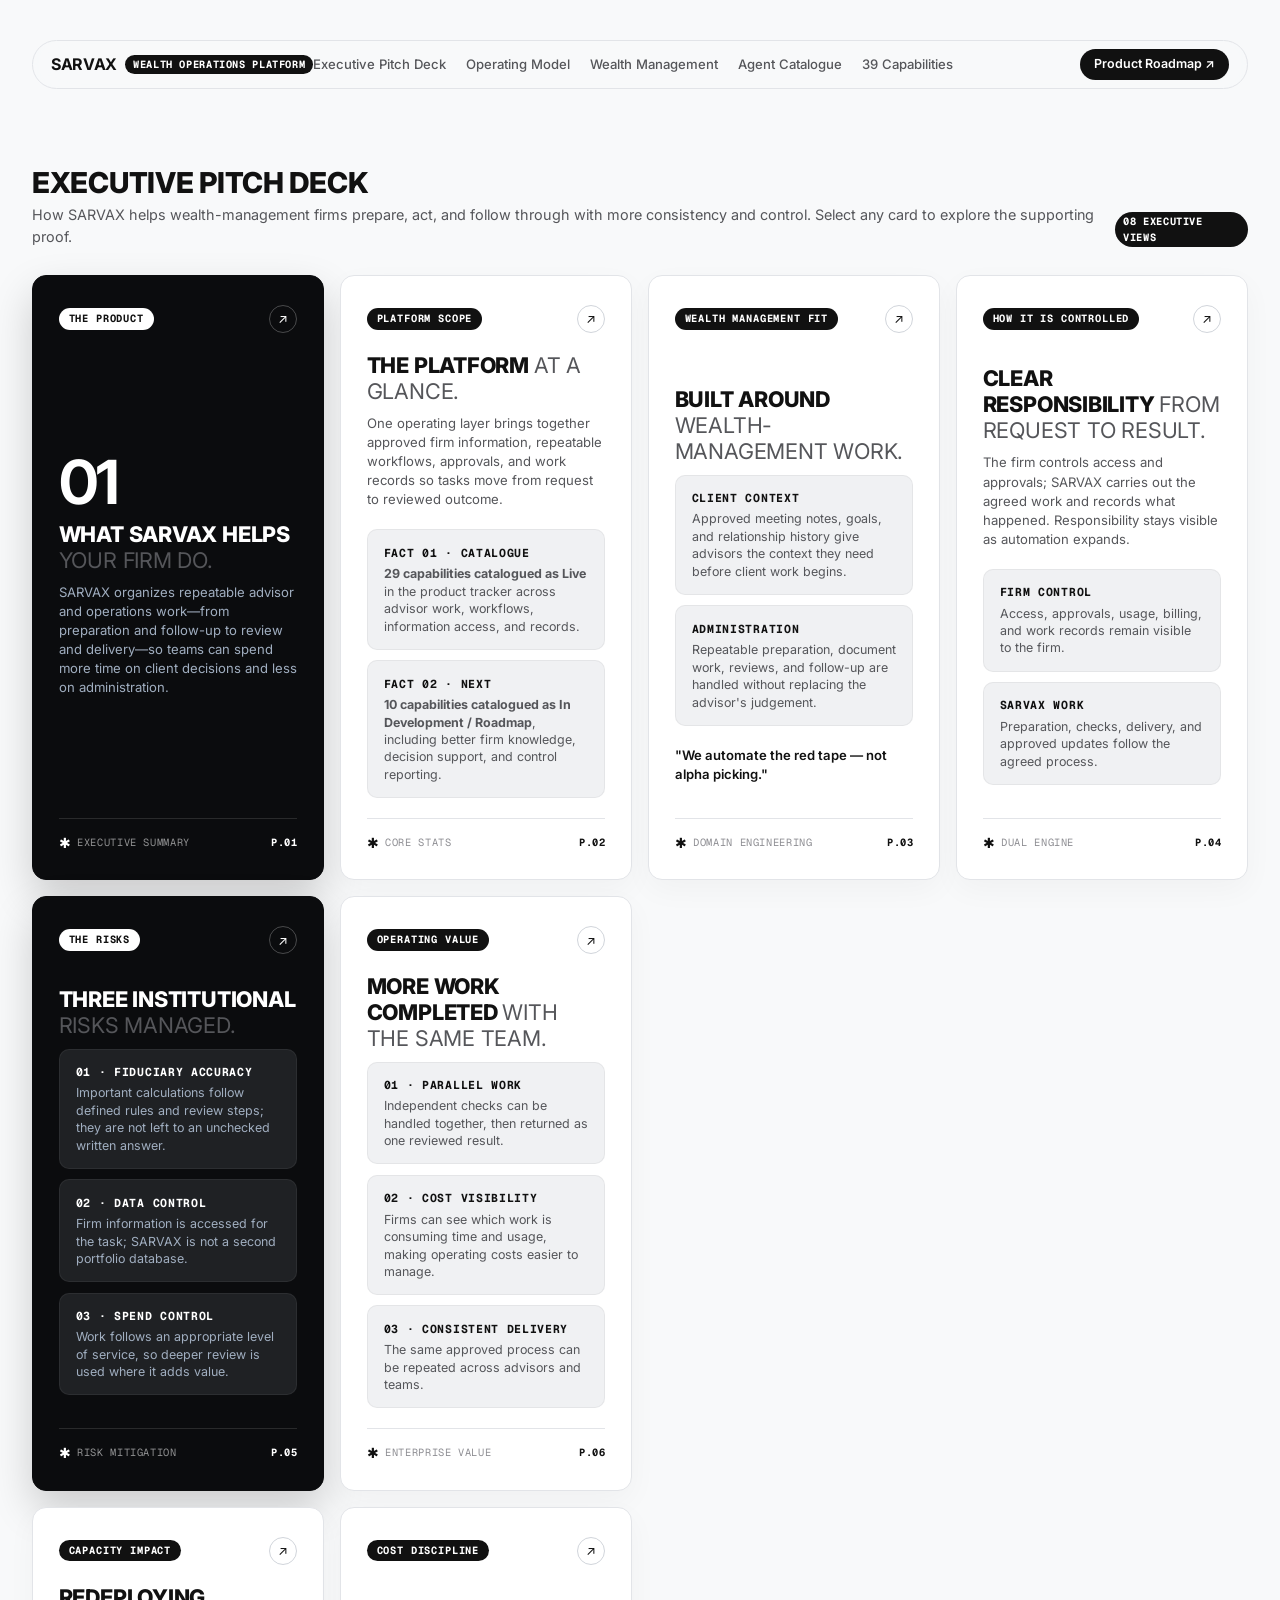
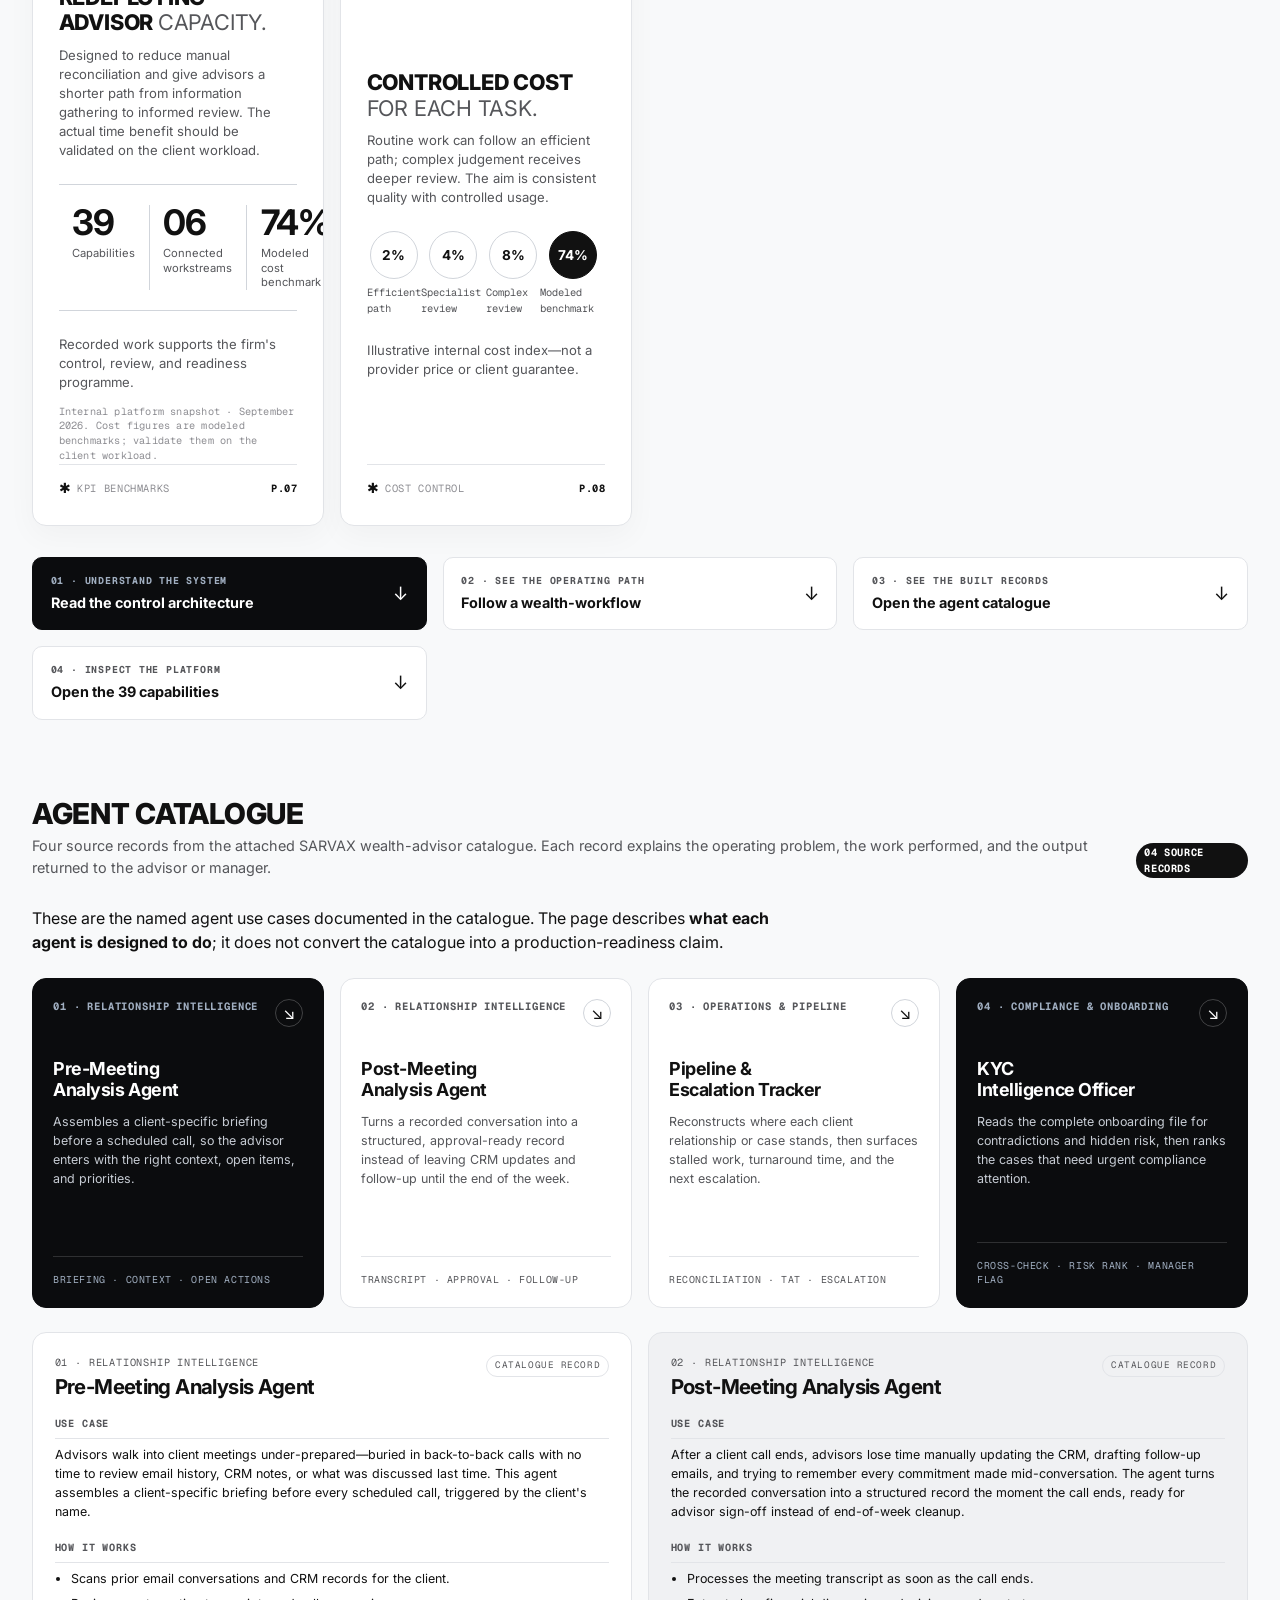
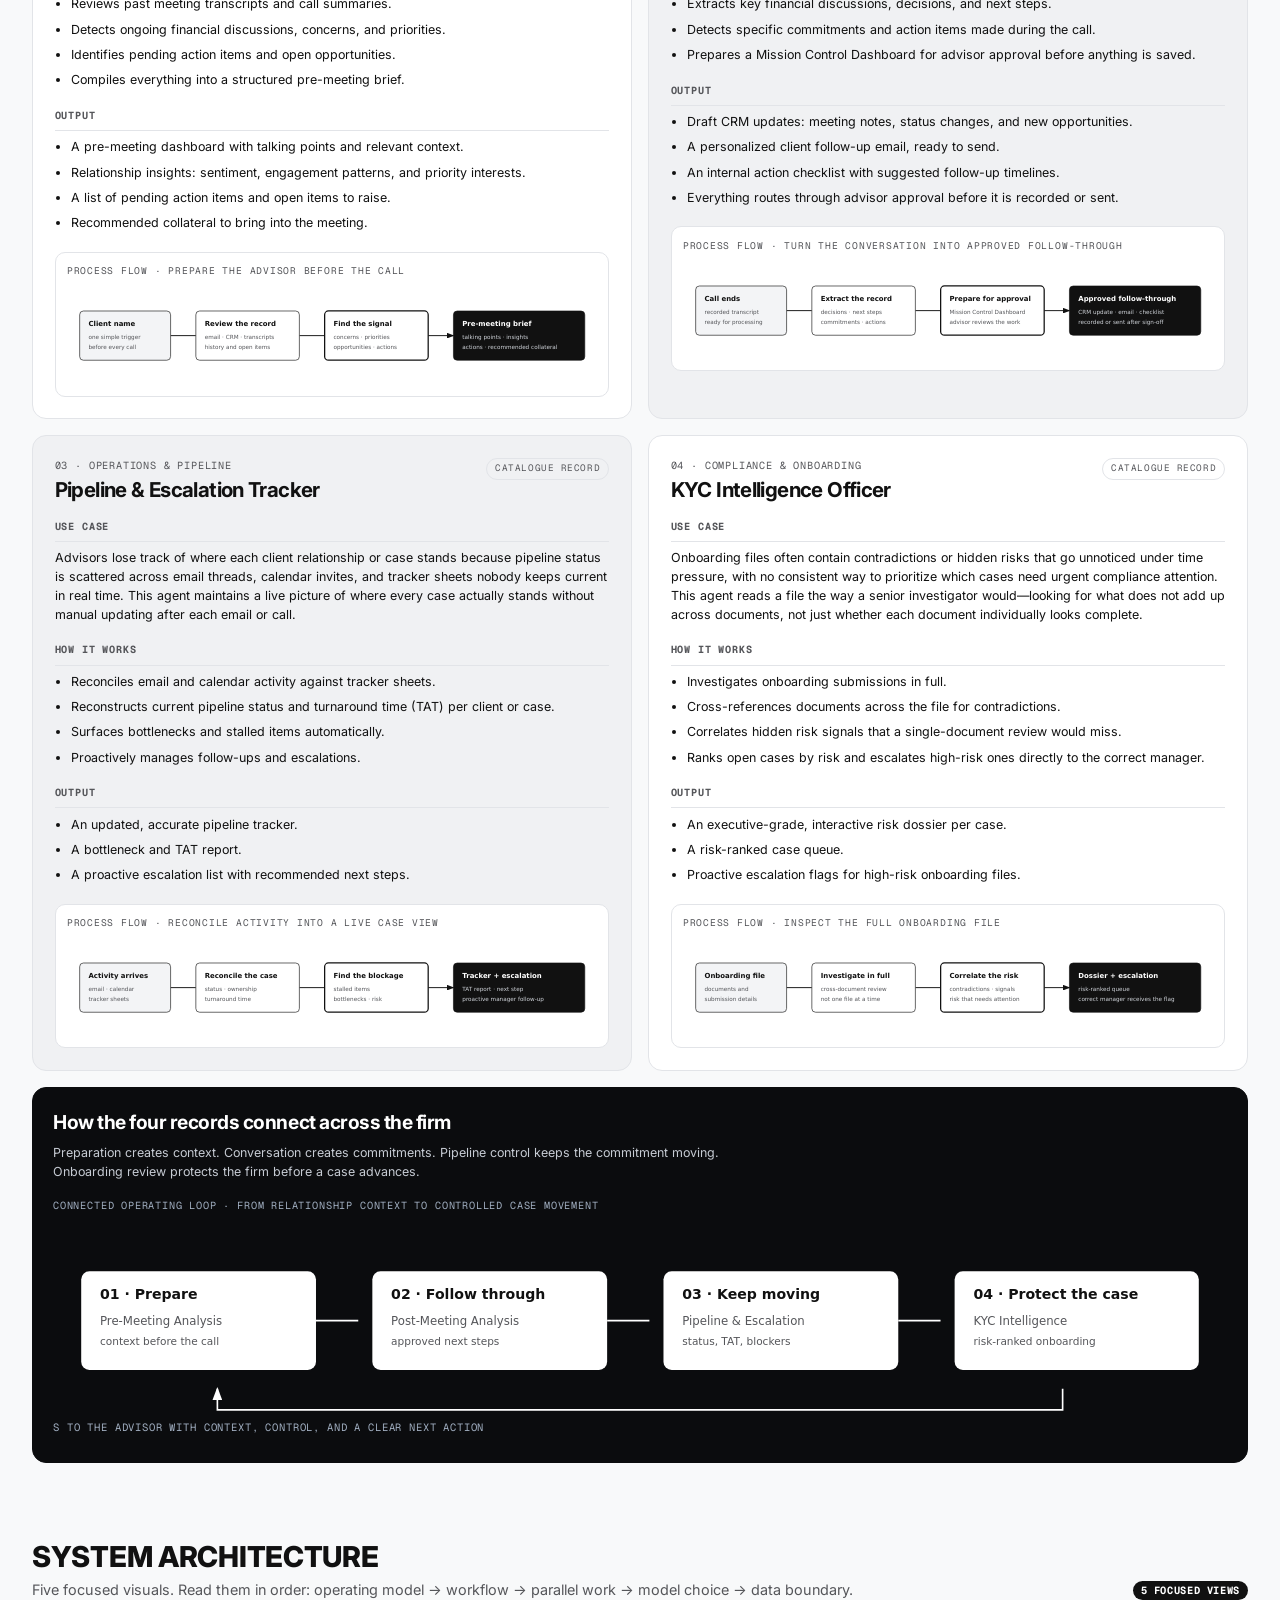
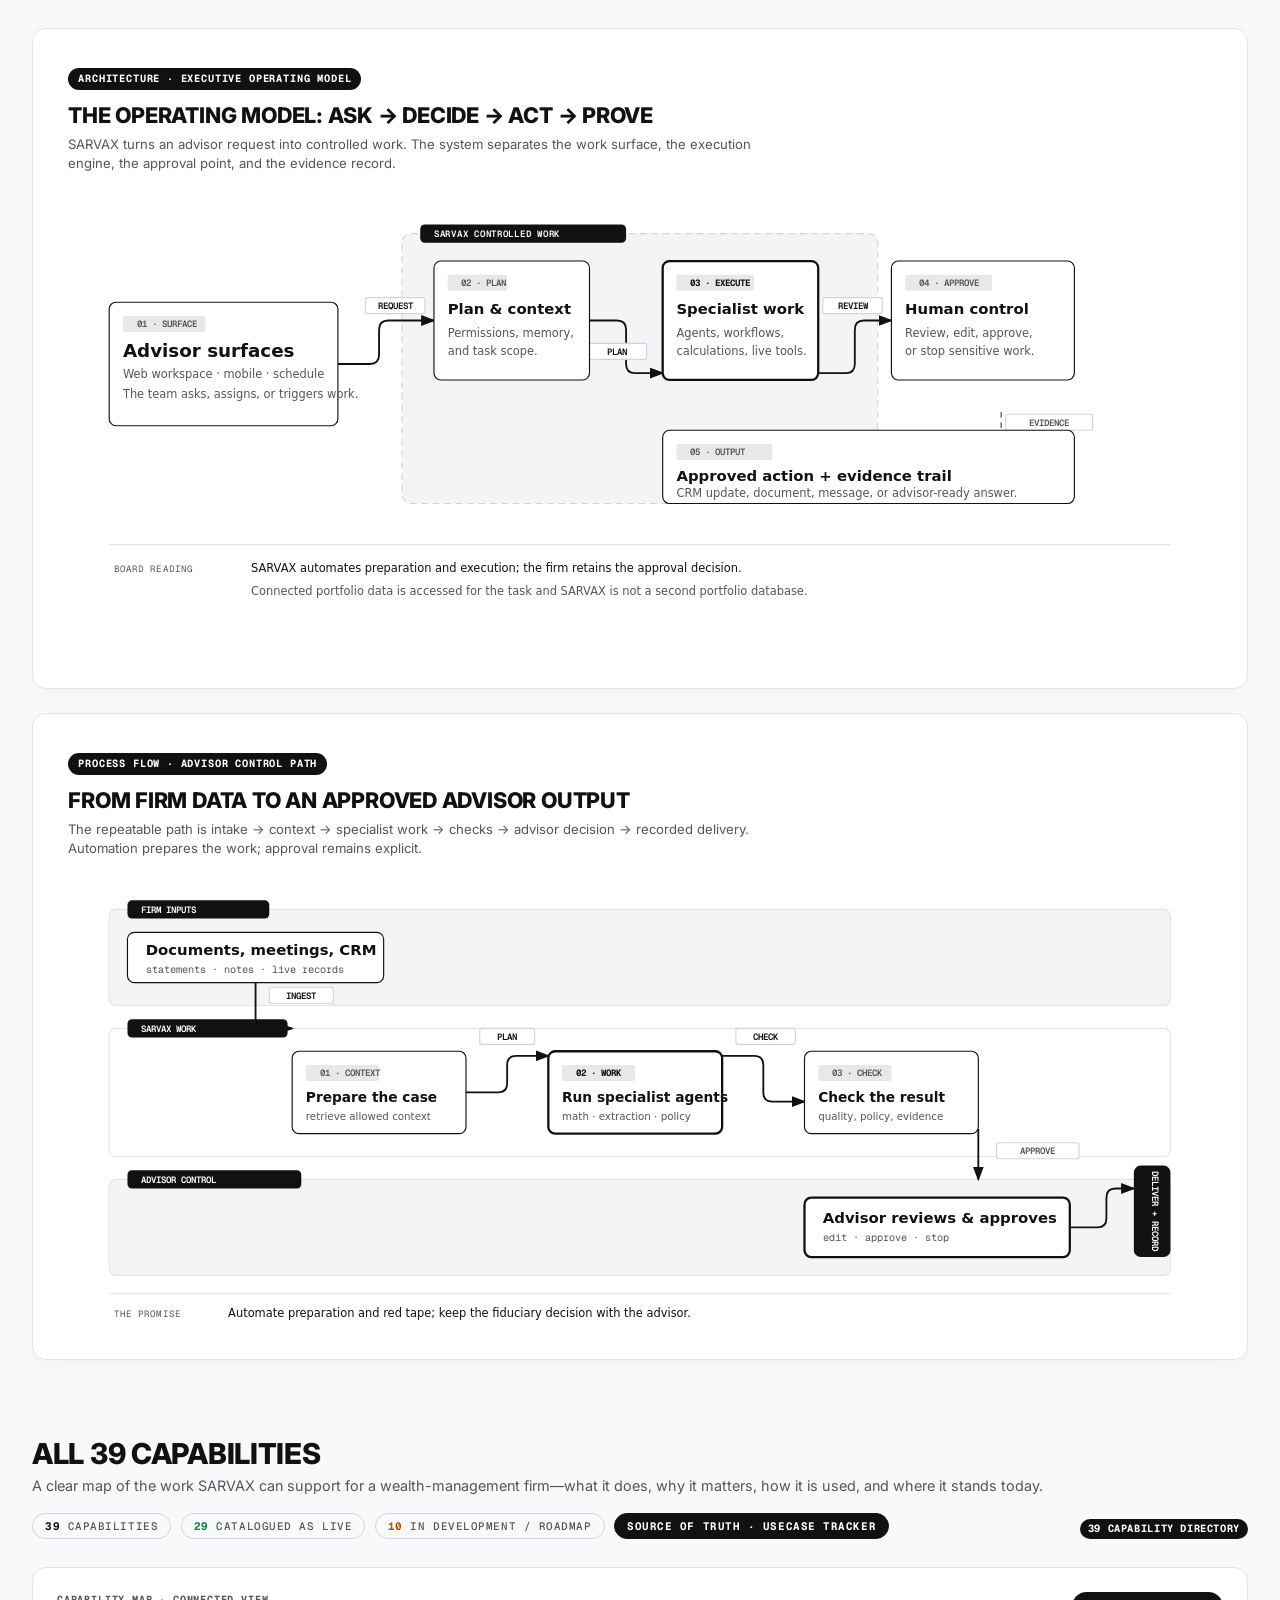
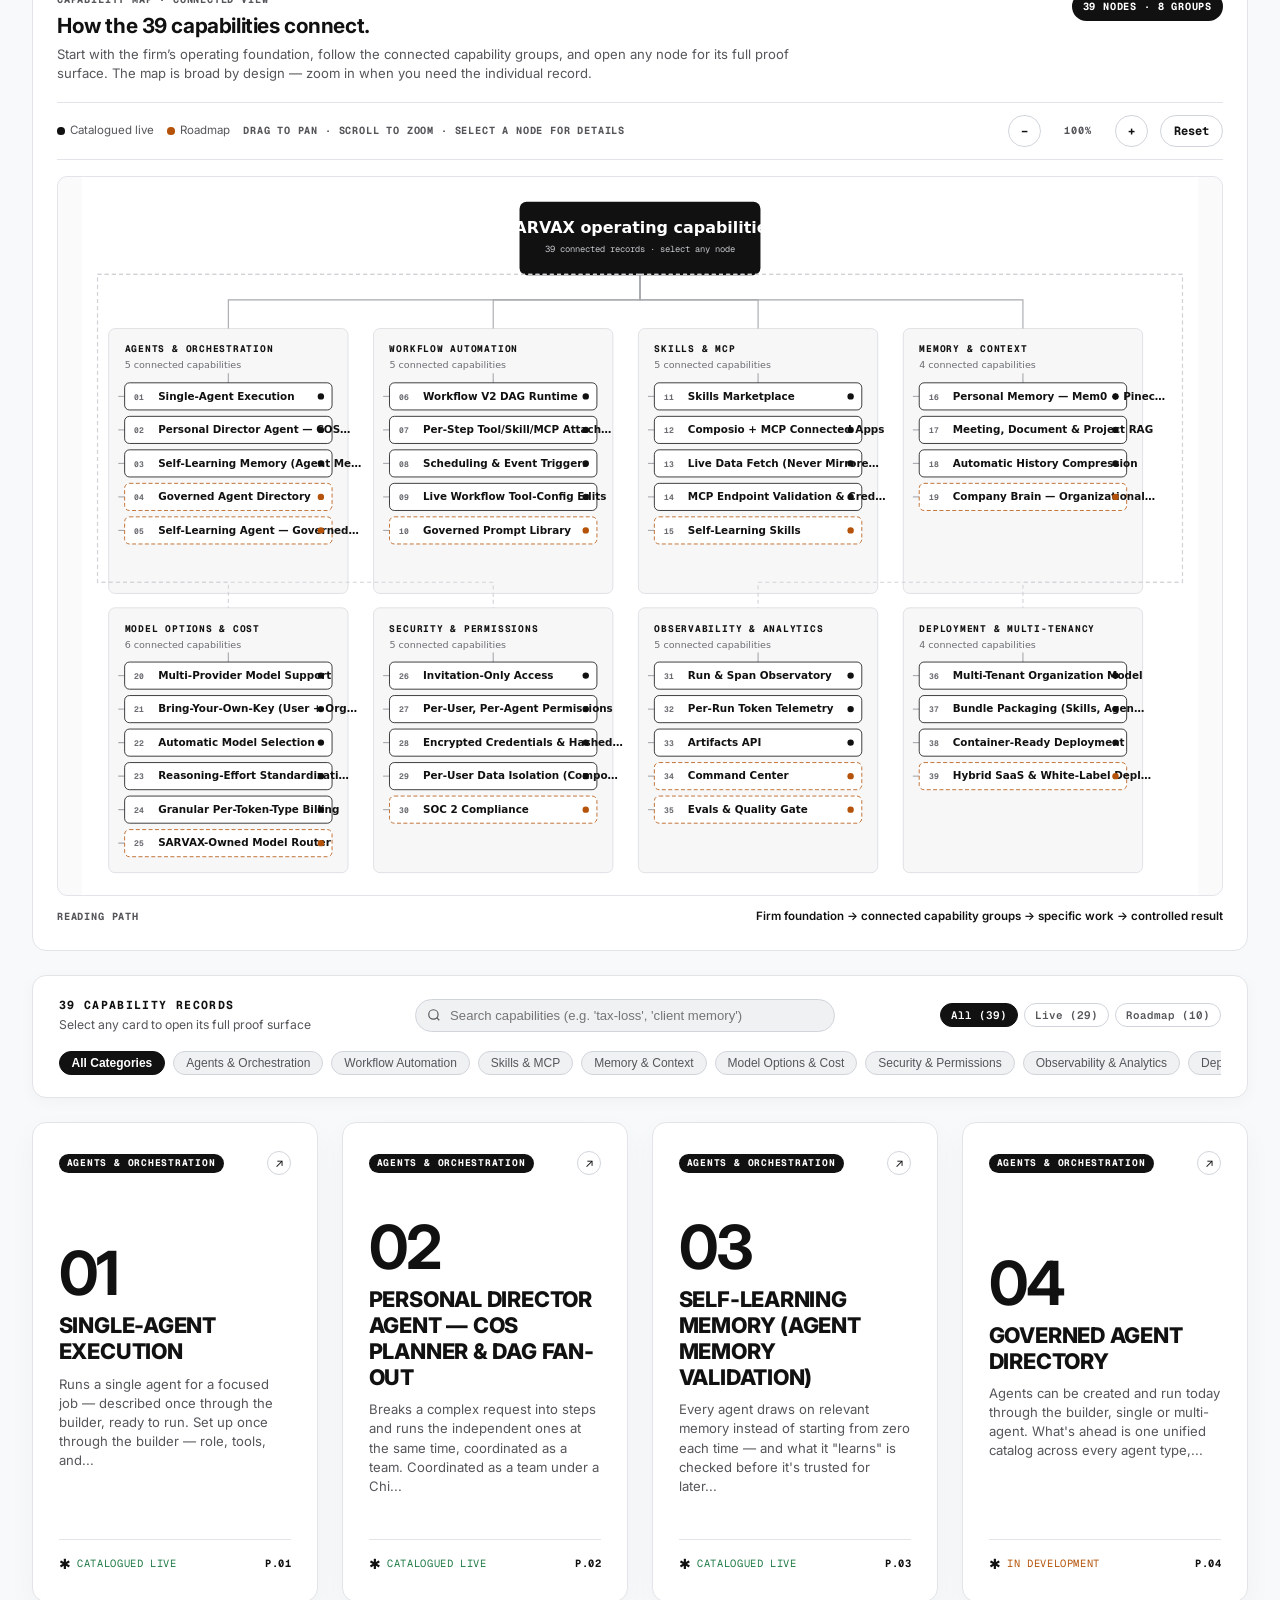
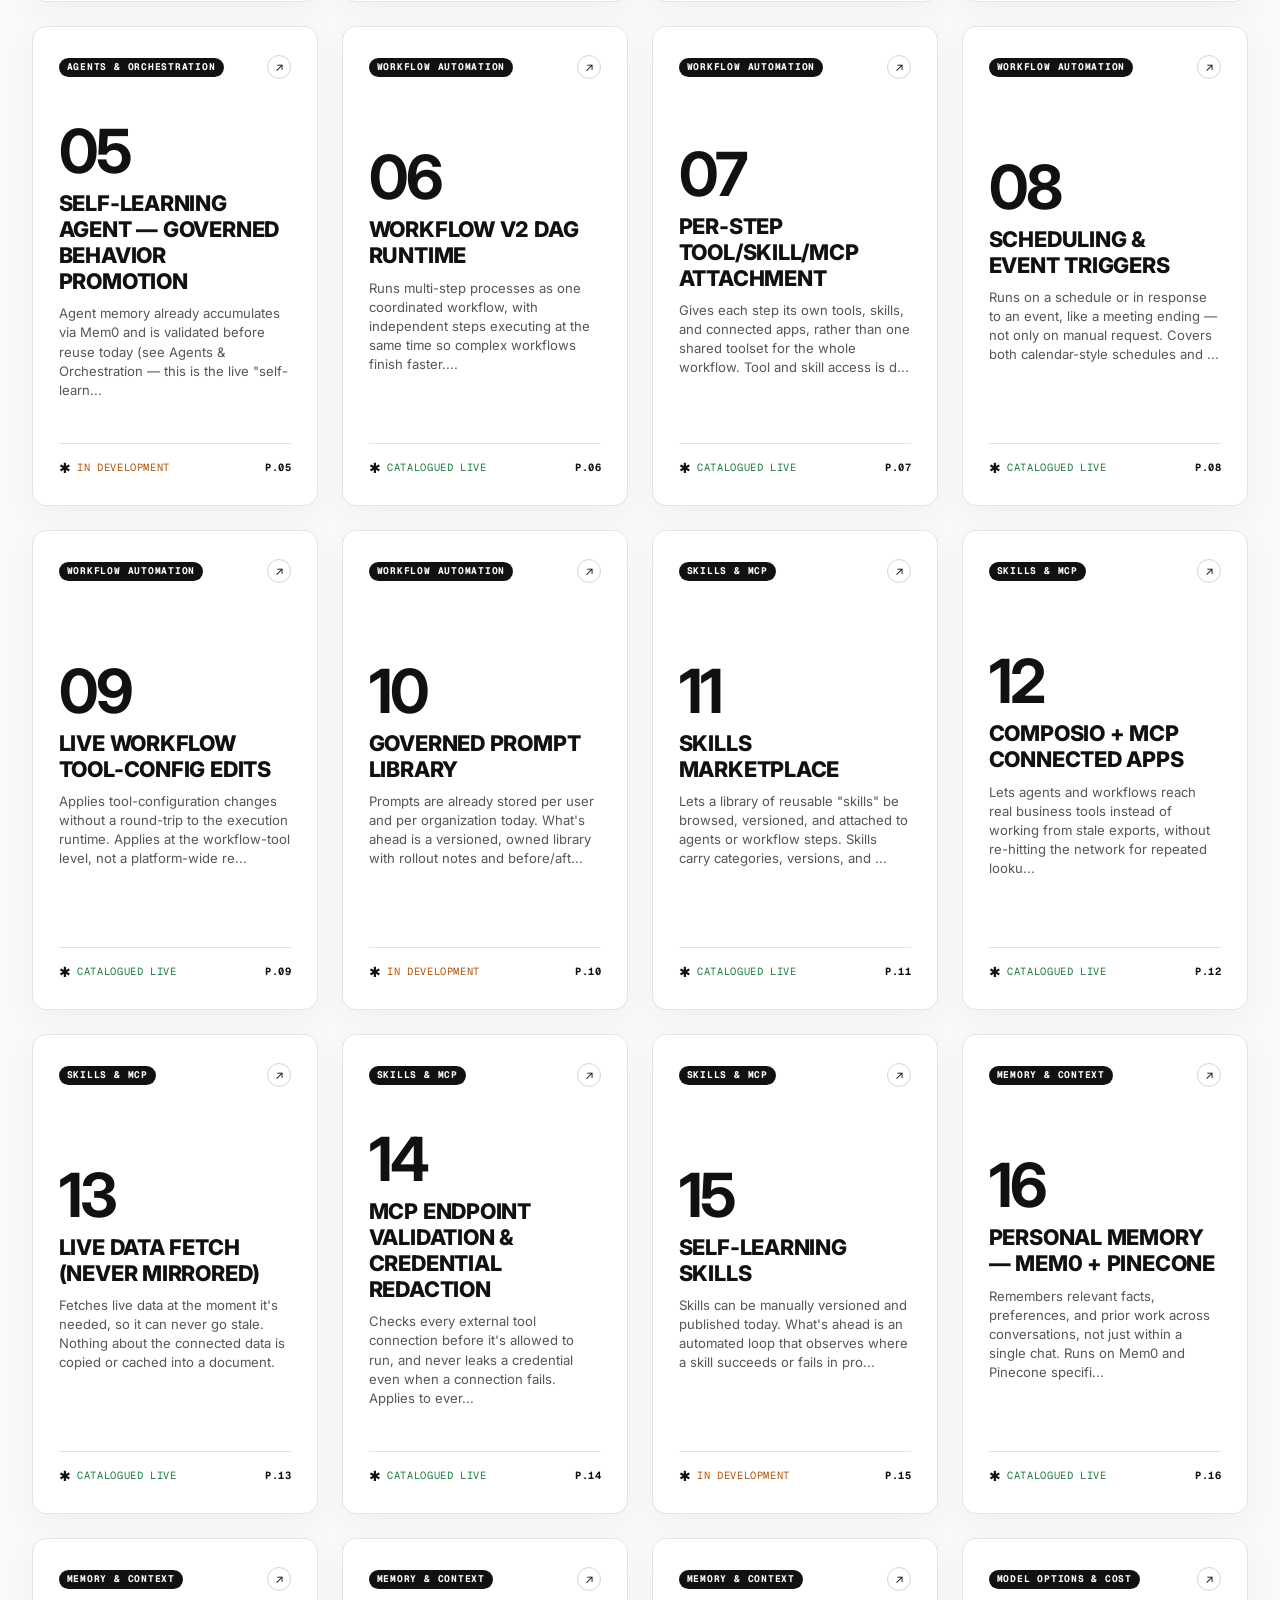
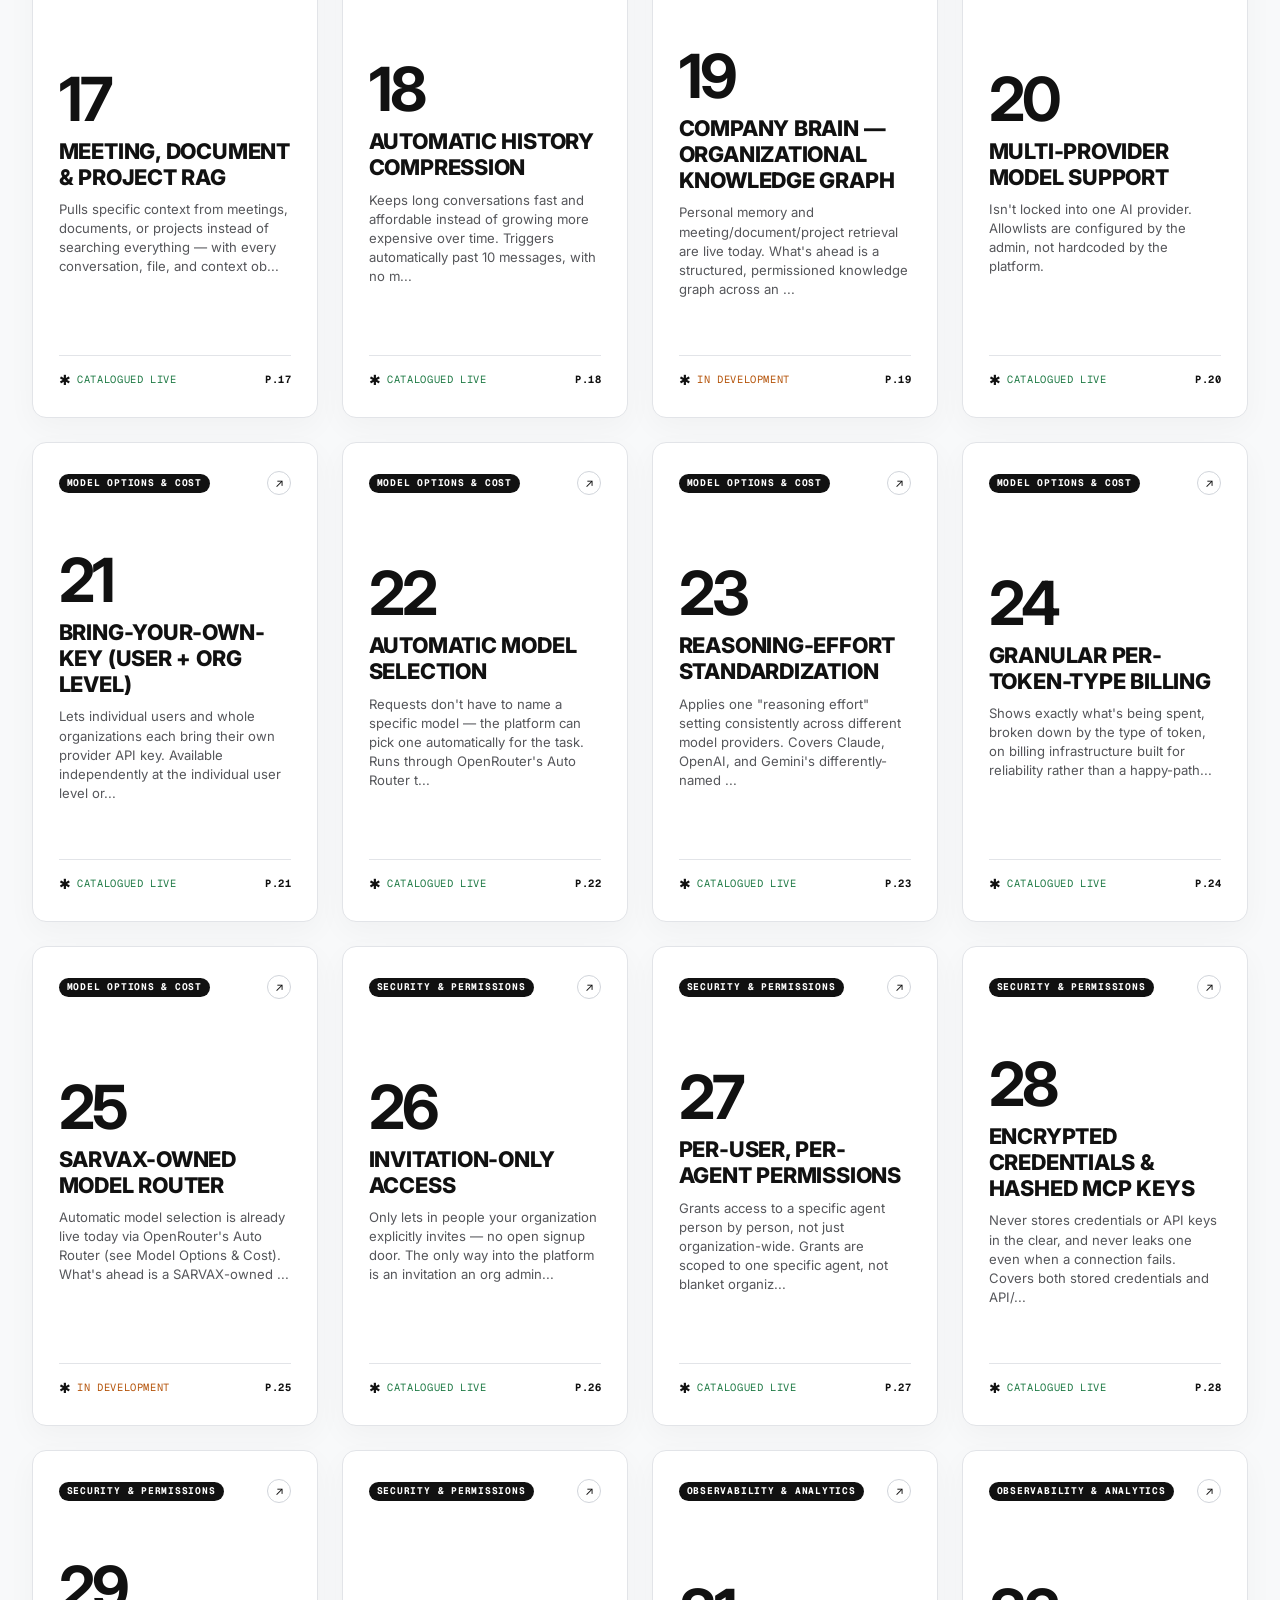
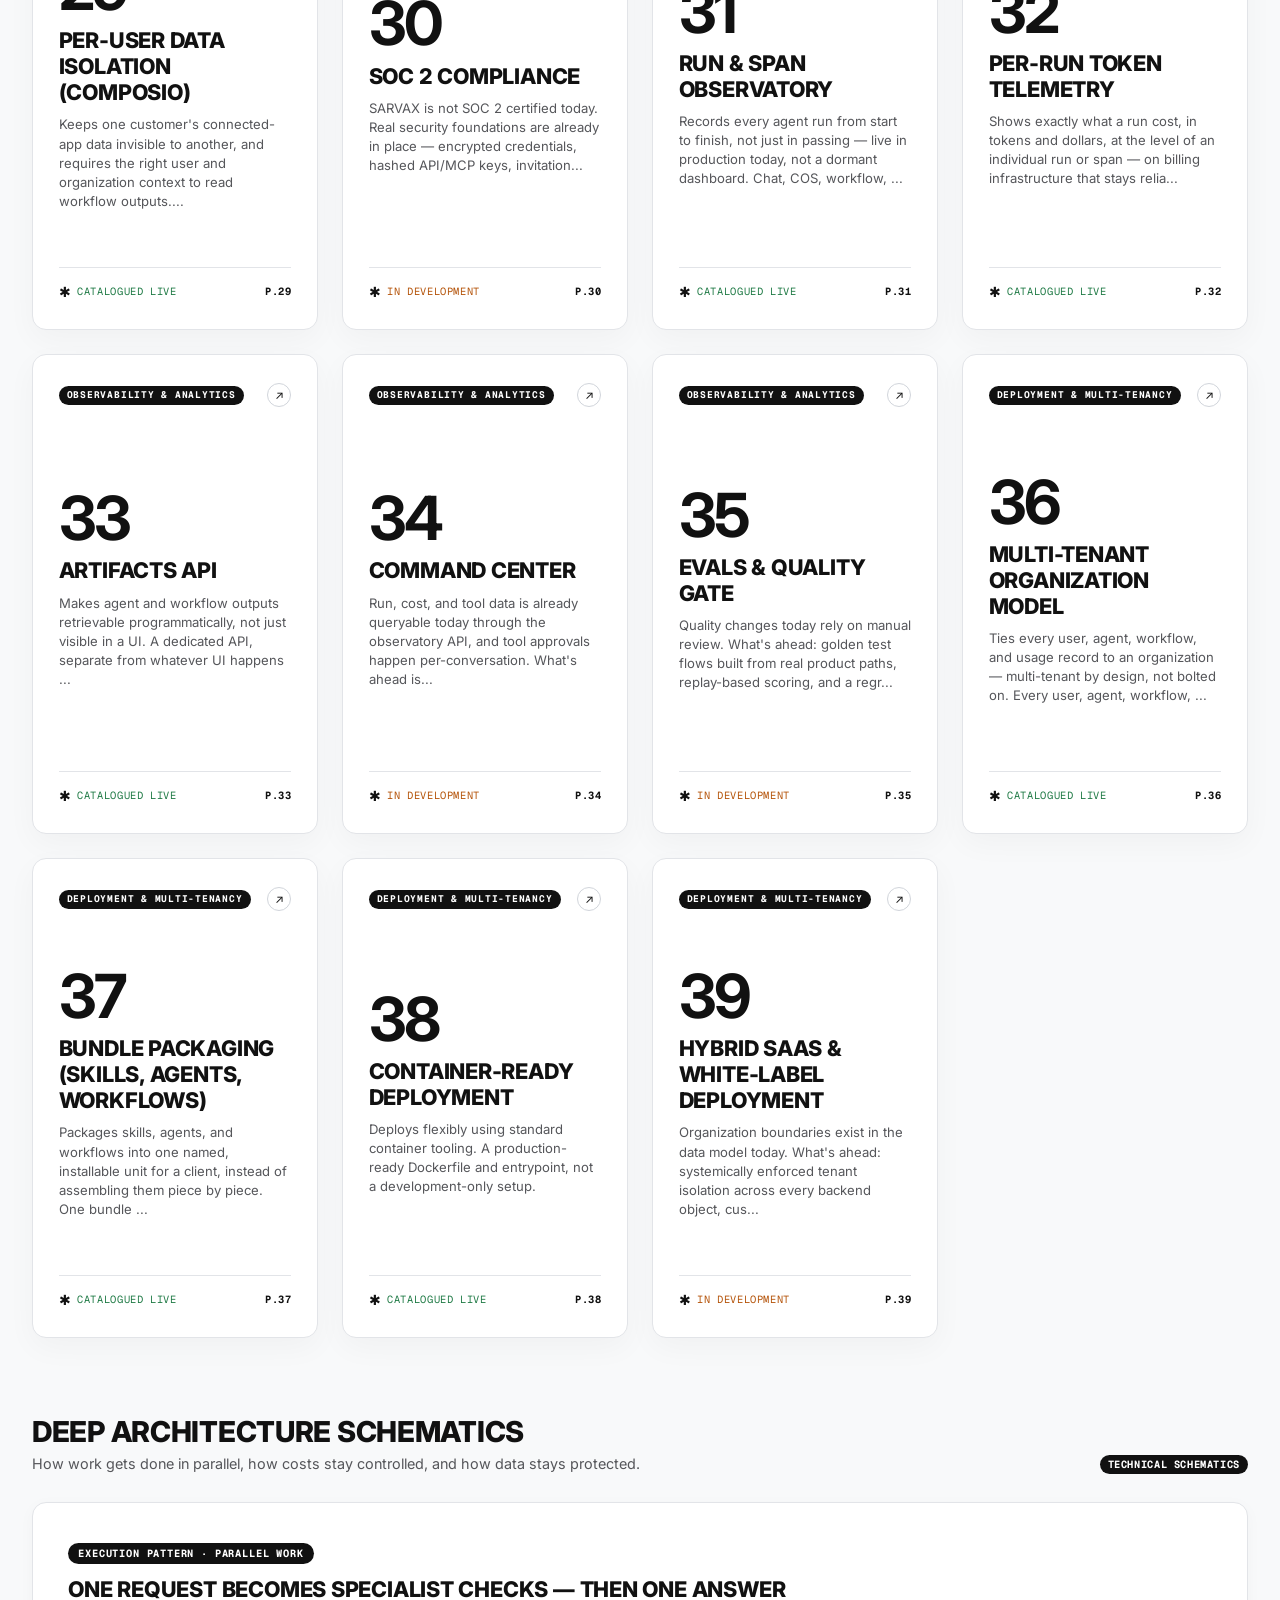
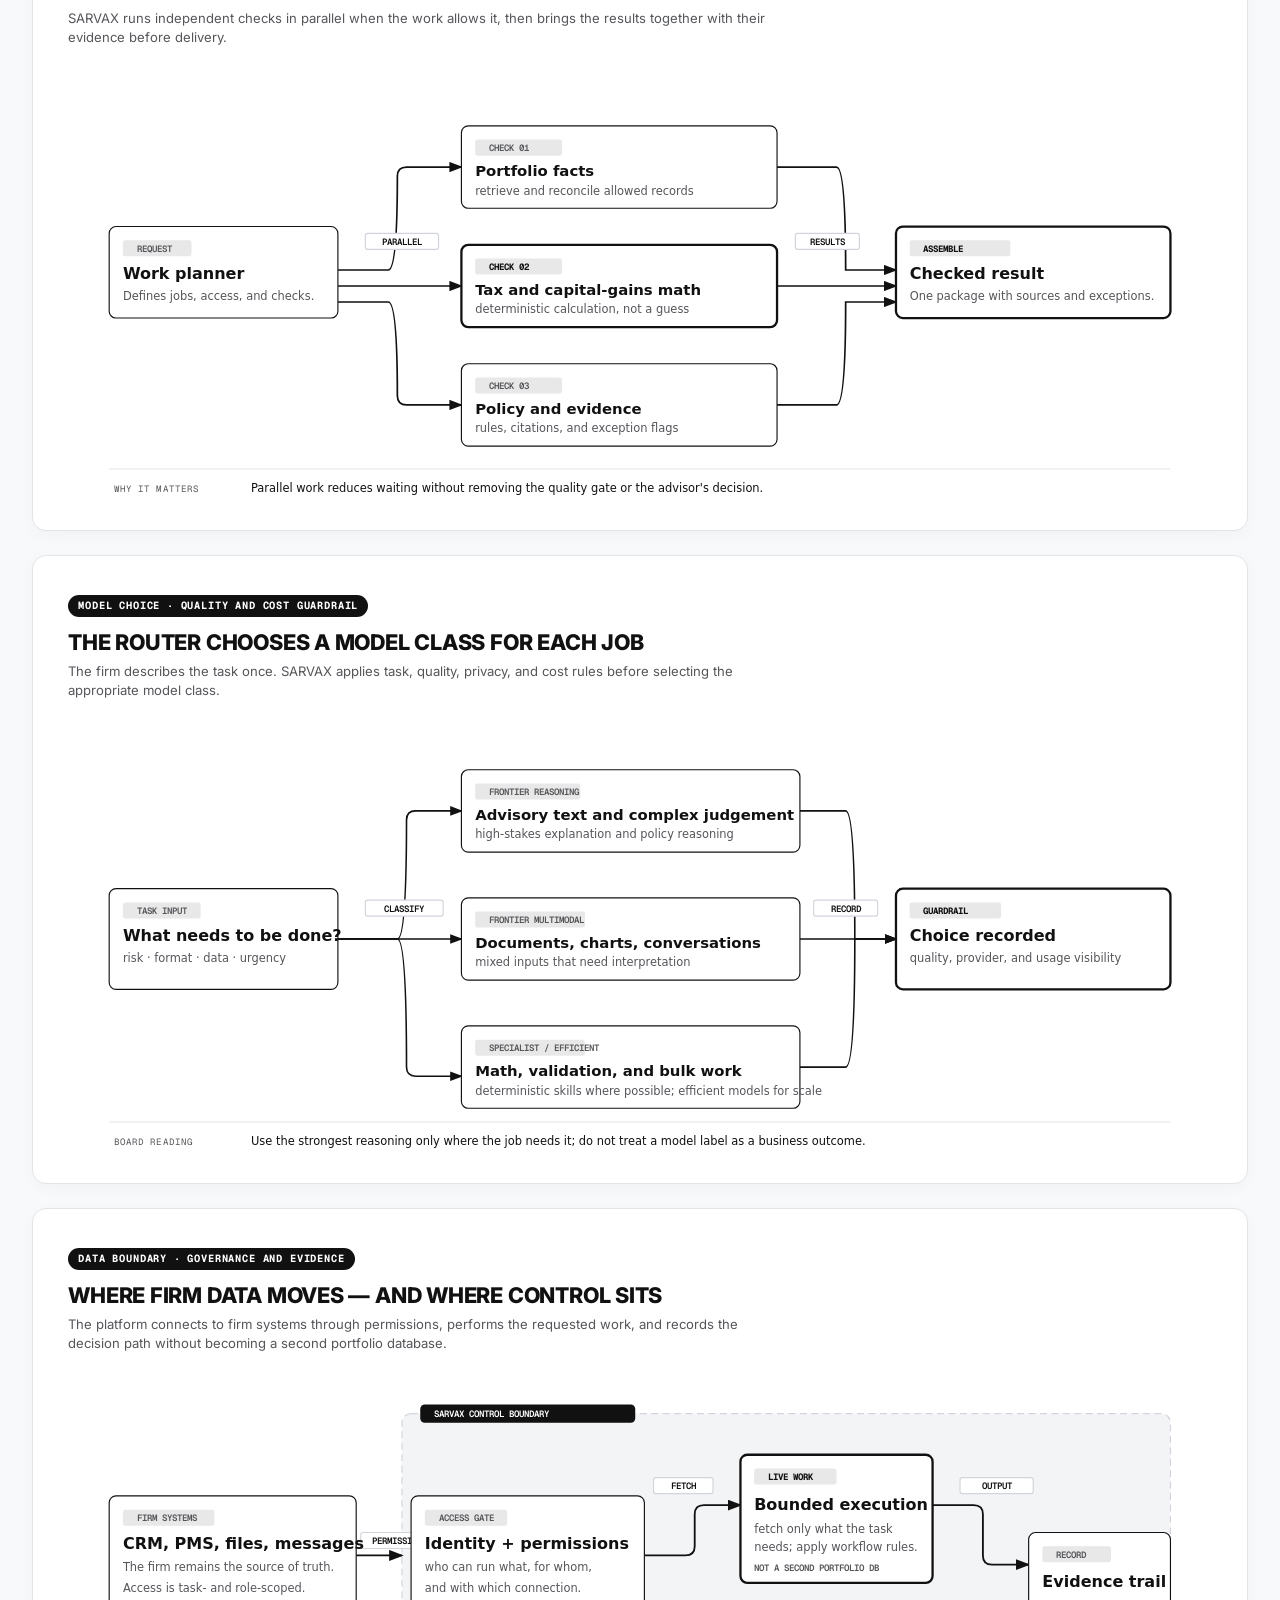
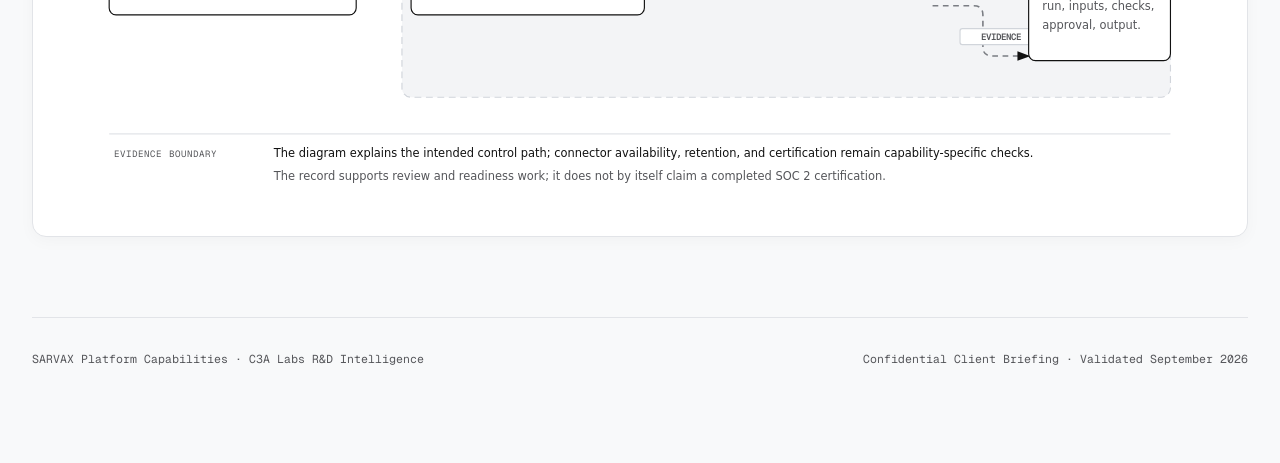
==== source/sarvax-capabilities-brief.html @ e54ca962 "Build SARVAX executive pitch deck and agent catalogue" ====
<!doctype html>
<html lang="en">
<head>
  <meta charset="utf-8">
  <meta name="viewport" content="width=device-width, initial-scale=1">
  <title>SARVAX Executive Pitch Deck · Platform Capabilities &amp; Operating Model</title>
  <link rel="preconnect" href="https://fonts.googleapis.com">
  <link rel="preconnect" href="https://fonts.gstatic.com" crossorigin>
  <link href="https://fonts.googleapis.com/css2?family=Inter:wght@300;400;500;600;700&family=Geist+Mono:wght@400;500;600;700&display=swap" rel="stylesheet">
  <style>
    :root {
      --bg-canvas: #F8F9FA;
      --card-white: #FFFFFF;
      --card-dark: #0B0C0E;
      --card-dark-sub: #1F2124;
      --card-light-sub: #F0F1F3;
      --ink: #111111;
      --ink-muted: #55565A;
      --ink-light: #8E8E93;
      --border-subtle: #D1D5DB;
      --border-card: #E2E4E8;
      --border-dark: rgba(255, 255, 255, 0.1);
      --font-sans: 'Inter', -apple-system, BlinkMacSystemFont, sans-serif;
      --font-mono: 'Geist Mono', monospace;
      --radius-card: 14px;
      --accent: #111111;
      --status-live: #1F7A45;
      --status-dev: #B45309;
      --radius-sub: 10px;
      --radius-pill: 980px;
    }

    *, *::before, *::after { box-sizing: border-box; margin: 0; padding: 0; }
    html { scroll-behavior: smooth; }
    section { scroll-margin-top: 110px; }
    body {
      font-family: var(--font-sans);
      background-color: var(--bg-canvas);
      color: var(--ink);
      line-height: 1.5;
      -webkit-font-smoothing: antialiased;
      padding: 2.5rem 2rem 6rem 2rem;
    }

    .deck-container {
      max-width: 1320px;
      margin: 0 auto;
      min-width: 0;
    }

    /* --- TOP FLOATING NAV BAR --- */
    .deck-navbar {
      display: flex;
      align-items: center;
      justify-content: space-between;
      min-width: 0;
      background: rgba(248, 249, 250, 0.88);
      backdrop-filter: blur(20px);
      -webkit-backdrop-filter: blur(20px);
      border: 1px solid #E2E4E8;
      border-radius: var(--radius-pill);
      padding: 8px 18px;
      margin-bottom: 2rem;
      position: sticky;
      top: 16px;
      z-index: 1000;
      box-shadow: none;
    }
    .nav-brand {
      display: flex;
      align-items: center;
      gap: 8px;
      text-decoration: none;
      color: var(--ink);
    }
    .nav-brand-title {
      font-size: 1rem;
      font-weight: 700;
      letter-spacing: -0.02em;
    }
    .nav-pill {
      font-family: var(--font-mono);
      font-size: 0.65rem;
      font-weight: 700;
      letter-spacing: 0.06em;
      text-transform: uppercase;
      padding: 2px 8px;
      background: var(--accent);
      color: #FFFFFF;
      border-radius: var(--radius-pill);
    }
    .nav-center-links {
      display: flex;
      align-items: center;
      gap: 1.25rem;
    }
    .nav-link {
      font-size: 0.82rem;
      font-weight: 500;
      color: var(--ink-muted);
      text-decoration: none;
      transition: color 0.12s ease;
    }
    .nav-link:hover {
      color: var(--ink);
    }
    .nav-right-cta {
      display: inline-flex;
      align-items: center;
      gap: 6px;
      font-size: 0.78rem;
      font-weight: 600;
      padding: 6px 14px;
      background: var(--ink);
      color: #ffffff;
      border-radius: var(--radius-pill);
      text-decoration: none;
      transition: opacity 0.12s ease;
    }
    .nav-right-cta:hover {
      opacity: 0.9;
    }

    /* --- SECTION HEADERS --- */
    .deck-section-title-wrap {
      margin: 4.5rem 0 1.75rem 0;
      display: flex;
      align-items: flex-end;
      justify-content: space-between;
    }
    .deck-section-title {
      font-size: 1.8rem;
      font-weight: 800;
      text-transform: uppercase;
      letter-spacing: -0.01em;
    }
    .deck-section-sub {
      font-size: 0.9rem;
      color: var(--ink-muted);
    }

    .nav-brand,
    .nav-right-cta {
      flex-shrink: 0;
    }
    .nav-center-links {
      min-width: 0;
      flex: 1 1 auto;
      overflow-x: auto;
      scrollbar-width: none;
    }
    .nav-center-links::-webkit-scrollbar { display: none; }

    /* --- 8-CARD EXECUTIVE STORY (3-CARD READING RHYTHM) --- */
    .executive-8-grid {
      display: grid;
      grid-template-columns: repeat(3, minmax(0, 1fr));
      gap: 1.5rem;
      margin-bottom: 3.5rem;
    }
    .executive-8-grid .deck-slide-card:nth-child(7) {
      grid-column: 1 / 2;
    }
    .executive-8-grid .deck-slide-card {
      min-height: 520px;
    }
    @media (max-width: 1080px) {
      .executive-8-grid {
        grid-template-columns: repeat(2, 1fr);
      }
      .executive-8-grid .deck-slide-card:nth-child(7) {
        grid-column: auto;
      }
    }
    @media (max-width: 680px) {
      .executive-8-grid {
        grid-template-columns: 1fr;
      }
    }

    /* --- DECK CARD STYLE (THE CORE BUILDING BLOCK) --- */
    .deck-slide-card {
      background: var(--card-white);
      border-radius: var(--radius-card);
      border: 1px solid var(--border-card);
      padding: 1.8rem 1.6rem;
      display: flex;
      flex-direction: column;
      justify-content: space-between;
      min-height: 480px;
      box-shadow: 0 10px 30px rgba(17, 17, 17, 0.035);
      position: relative;
      overflow: hidden;
      transition: transform 0.18s ease, box-shadow 0.18s ease, border-color 0.18s ease;
    }
    .deck-slide-card:hover {
      transform: translateY(-5px);
      box-shadow: 0 18px 42px rgba(17, 17, 17, 0.09);
      border-color: #B9BDC5;
    }
    .deck-slide-card:focus-within {
      outline: 2px solid var(--ink);
      outline-offset: 4px;
    }
    .deck-slide-card [data-action="smart-jump"] {
      transition: transform 0.18s ease, background 0.18s ease, border-color 0.18s ease;
    }
    .deck-slide-card [data-action="smart-jump"]:focus-visible {
      outline: 2px solid currentColor;
      outline-offset: 3px;
    }
    #architecture-schematics,
    #deep-architecture-schematics,
    #wealthtech-pipeline,
    #interactive-inspector,
    .diagram-wrap {
      scroll-margin-top: 88px;
    }
    .executive-focus-pulse {
      animation: executive-focus-pulse 1.25s ease-out both;
    }
    @keyframes executive-focus-pulse {
      0% { outline: 0 solid rgba(17, 17, 17, 0); outline-offset: 8px; }
      35% { outline: 2px solid rgba(17, 17, 17, 0.7); outline-offset: 8px; }
      100% { outline: 1px solid rgba(17, 17, 17, 0); outline-offset: 12px; }
    }
    .deck-card-note {
      margin: 0.8rem 0 0;
      font-family: var(--font-mono);
      font-size: 0.64rem;
      line-height: 1.45;
      letter-spacing: 0.02em;
      color: var(--ink-light);
    }

    /* Dark Variant */
    .deck-slide-card.dark {
      background: var(--card-dark);
      color: #ffffff;
      border: 1px solid var(--card-dark);
      box-shadow: 0 18px 42px rgba(0, 0, 0, 0.18);
    }

    .deck-slide-card.dark .slide-pill-badge {
      background: #FFFFFF;
      color: #111111;
    }
    .deck-slide-card.dark .slide-circle-btn {
      border-color: rgba(255, 255, 255, 0.25);
      color: #ffffff;
    }
    .deck-slide-card.dark .slide-footer {
      border-top-color: rgba(255, 255, 255, 0.12);
      color: rgba(255, 255, 255, 0.55);
    }
    .deck-slide-card.dark .deck-card-desc,
    .deck-slide-card.dark .slide-subheading {
      color: #A0AEC0;
    }

    /* Card Top Bar */
    .slide-top {
      display: flex;
      align-items: center;
      justify-content: space-between;
      margin-bottom: 1.25rem;
    }
    .slide-pill-badge {
      display: inline-flex;
      align-items: center;
      gap: 6px;
      font-family: var(--font-mono);
      font-size: 0.65rem;
      font-weight: 700;
      letter-spacing: 0.08em;
      text-transform: uppercase;
      padding: 3px 10px;
      background: var(--accent);
      color: #FFFFFF;
      border-radius: var(--radius-pill);
    }
    .slide-pill-badge.sm {
      font-size: 0.6rem;
      padding: 2px 8px;
    }
    .pill-status.live {
      color: var(--status-live);
    }
    .pill-status.dev {
      color: var(--status-dev);
    }
    .slide-pill-badge .pill-status.live {
      color: #6EE7A0;
    }
    .slide-pill-badge .pill-status.dev {
      color: #FCD34D;
    }
    .slide-circle-btn {
      width: 28px;
      height: 28px;
      border-radius: 50%;
      border: 1px solid var(--border-subtle);
      background: transparent;
      display: flex;
      align-items: center;
      justify-content: center;
      font-size: 0.8rem;
      color: var(--ink);
      cursor: pointer;
      text-decoration: none;
      transition: all 0.12s ease;
    }
    .slide-circle-btn:hover {
      background: rgba(0, 0, 0, 0.06);
    }
    .slide-circle-btn.sm {
      width: 24px;
      height: 24px;
      font-size: 0.72rem;
    }

    /* Big Callout Index */
    .deck-card-num,
    .slide-index-display {
      font-size: 3.8rem;
      font-weight: 700;
      letter-spacing: -0.05em;
      line-height: 0.95;
      margin-bottom: 0.65rem;
    }

    /* Headlines */
    .deck-card-title,
    .slide-heading {
      font-size: 1.35rem;
      font-weight: 800;
      text-transform: uppercase;
      letter-spacing: -0.01em;
      line-height: 1.2;
      margin-bottom: 0.6rem;
    }
    .two-tone-muted {
      color: var(--ink-muted);
      font-weight: 400;
    }

    .deck-card-desc,
    .slide-subheading {
      font-size: 0.82rem;
      color: var(--ink-muted);
      line-height: 1.45;
      margin-bottom: 1.25rem;
    }

    /* Stacked Pill Rows / Sub-containers */
    .deck-stacked-rows {
      display: flex;
      flex-direction: column;
      gap: 0.65rem;
      margin-bottom: 1.25rem;
    }
    .deck-sub-row {
      background: var(--card-light-sub);
      border-radius: var(--radius-sub);
      padding: 0.85rem 1rem;
      border: 1px solid rgba(0, 0, 0, 0.05);
    }
    .deck-slide-card.dark .deck-sub-row {
      background: var(--card-dark-sub);
      border-color: rgba(255, 255, 255, 0.06);
    }
    .sub-row-header {
      display: flex;
      align-items: center;
      gap: 6px;
      font-size: 0.72rem;
      font-family: var(--font-mono);
      font-weight: 700;
      letter-spacing: 0.06em;
      text-transform: uppercase;
      margin-bottom: 0.25rem;
    }
    .sub-row-text {
      font-size: 0.78rem;
      color: var(--ink-muted);
      line-height: 1.4;
    }
    .deck-slide-card.dark .sub-row-text {
      color: #A0AEC0;
    }

    /* 3-Column Metrics Block (Slide 7 Style) */
    .deck-kpi-3col {
      display: grid;
      grid-template-columns: repeat(3, 1fr);
      margin: 1.5rem 0;
      border-top: 1px solid var(--border-subtle);
      border-bottom: 1px solid var(--border-subtle);
      padding: 1.25rem 0;
    }
    .kpi-col {
      padding: 0 0.85rem;
      border-right: 1px solid var(--border-subtle);
    }
    .kpi-col:last-child {
      border-right: none;
    }
    .kpi-val {
      font-size: 2.2rem;
      font-weight: 700;
      letter-spacing: -0.04em;
      line-height: 1;
      margin-bottom: 0.35rem;
    }
    .kpi-label {
      font-size: 0.7rem;
      color: var(--ink-muted);
      line-height: 1.3;
    }

    /* Circular Data Visualization Nodes (Slide 8 Style) */
    .deck-circles-row {
      display: flex;
      align-items: center;
      justify-content: space-between;
      margin: 1.5rem 0;
    }
    .circle-stat-node {
      display: flex;
      flex-direction: column;
      align-items: center;
      gap: 6px;
    }
    .stat-circle {
      width: 48px;
      height: 48px;
      border-radius: 50%;
      border: 1.5px solid var(--border-subtle);
      background: var(--card-white);
      display: flex;
      align-items: center;
      justify-content: center;
      font-size: 0.85rem;
      font-weight: 700;
      color: var(--ink);
    }
    .stat-circle.highlight {
      background: var(--accent);
      color: #FFFFFF;
      border-color: var(--accent);
    }
    .stat-circle-label {
      font-size: 0.65rem;
      font-family: var(--font-mono);
      color: var(--ink-muted);
    }

    /* Card Footer */
    .slide-footer {
      display: flex;
      align-items: center;
      justify-content: space-between;
      padding-top: 1rem;
      border-top: 1px solid var(--border-card);
      font-family: var(--font-mono);
      font-size: 0.65rem;
      color: var(--ink-light);
      text-transform: uppercase;
      letter-spacing: 0.06em;
    }
    .slide-footer-left {
      display: flex;
      align-items: center;
      gap: 6px;
    }
    .asterisk-mark {
      font-size: 0.9rem;
      line-height: 1;
      color: var(--ink);
    }
    .deck-slide-card.dark .asterisk-mark {
      color: #ffffff;
    }
    .footer-page-idx {
      font-weight: 700;
      color: var(--ink);
    }
    .deck-slide-card.dark .footer-page-idx {
      color: #ffffff;
    }

    /* --- PREMIUM INFOGRAPHIC PLATES (diagram-design skill) --- */
    .diagram-wrap {
      background: var(--card-white);
      border-radius: var(--radius-card);
      border: 1px solid var(--border-card);
      padding: 2.2rem 2.2rem 1.8rem 2.2rem;
      margin: 0 0 1.5rem 0;
      box-shadow: 0 4px 16px rgba(0, 0, 0, 0.03);
    }
    .diagram-header {
      margin-bottom: 1.5rem;
    }
    .diagram-badge {
      display: inline-flex;
      align-items: center;
      font-family: var(--font-mono);
      font-size: 0.65rem;
      font-weight: 700;
      letter-spacing: 0.08em;
      text-transform: uppercase;
      padding: 3px 10px;
      background: var(--ink);
      color: #ffffff;
      border-radius: var(--radius-pill);
      margin-bottom: 0.8rem;
    }
    .diagram-title {
      font-size: 1.35rem;
      font-weight: 800;
      text-transform: uppercase;
      letter-spacing: -0.01em;
      line-height: 1.2;
      margin-bottom: 0.4rem;
    }
    .diagram-subtitle {
      font-size: 0.82rem;
      color: var(--ink-muted);
      line-height: 1.45;
      max-width: 720px;
    }
    .diagram-canvas {
      width: 100%;
      overflow-x: auto;
    }
    .diagram-canvas svg {
      width: 100%;
      height: auto;
      display: block;
      min-width: 760px;
    }

    /* --- INTERACTIVE CAPABILITY INSPECTOR SECTION --- */
    .interactive-explorer-section {
      margin-top: 4rem;
    }

    /* --- CAPABILITY TREE: BUSINESS READING MAP --- */
    .capability-tree-wrap {
      background: var(--card-white);
      border: 1px solid var(--border-card);
      border-radius: var(--radius-card);
      padding: 1.75rem 1.75rem 1.25rem;
      margin: 1.5rem 0;
    }
    .capability-tree-header {
      display: flex;
      align-items: flex-start;
      justify-content: space-between;
      gap: 1.5rem;
      margin-bottom: 1rem;
    }
    .capability-tree-kicker,
    .capability-tree-note {
      font-family: var(--font-mono);
      font-size: 0.64rem;
      font-weight: 700;
      letter-spacing: 0.08em;
      text-transform: uppercase;
      color: var(--ink-muted);
    }
    .capability-tree-title {
      font-size: 1.25rem;
      font-weight: 800;
      line-height: 1.2;
      letter-spacing: -0.015em;
      margin: 0.4rem 0;
    }
    .capability-tree-subtitle {
      max-width: 680px;
      color: var(--ink-muted);
      font-size: 0.82rem;
      line-height: 1.45;
    }
    .capability-tree-note {
      flex-shrink: 0;
      padding: 0.4rem 0.65rem;
      color: #FFFFFF;
      background: var(--ink);
      border-radius: var(--radius-pill);
    }
    .capability-tree-canvas {
      width: 100%;
      overflow-x: auto;
      border-top: 1px solid var(--border-card);
      padding-top: 1rem;
    }
    .capability-tree-canvas svg {
      display: block;
      width: 100%;
      height: auto;
      min-width: 760px;
    }
    @media (max-width: 680px) {
      .capability-tree-wrap { padding: 1.25rem 1rem 1rem; }
      .capability-tree-header { flex-direction: column; gap: 0.75rem; }
      .capability-tree-note { align-self: flex-start; }
    }

    .legacy-capability-tree { display: none !important; }
    .capability-map-wrap {
      background: var(--card-white);
      border: 1px solid var(--border-card);
      border-radius: var(--radius-card);
      padding: 1.5rem;
      margin: 1.5rem 0;
      overflow: hidden;
    }
    .capability-map-header,
    .capability-map-toolbar,
    .capability-map-footer {
      display: flex;
      align-items: flex-start;
      justify-content: space-between;
      gap: 1rem;
    }
    .capability-map-header { margin-bottom: 1.2rem; }
    .capability-map-kicker,
    .capability-map-note,
    .capability-map-footer span,
    .map-zoom-label,
    .map-legend-help {
      font-family: var(--font-mono);
      font-size: 0.64rem;
      font-weight: 700;
      letter-spacing: 0.08em;
      text-transform: uppercase;
      color: var(--ink-muted);
    }
    .capability-map-title {
      margin: 0.4rem 0;
      font-size: 1.3rem;
      line-height: 1.2;
      letter-spacing: -0.02em;
    }
    .capability-map-subtitle {
      max-width: 760px;
      color: var(--ink-muted);
      font-size: 0.82rem;
      line-height: 1.45;
    }
    .capability-map-note {
      flex-shrink: 0;
      padding: 0.42rem 0.68rem;
      color: #FFFFFF;
      background: var(--ink);
      border-radius: var(--radius-pill);
      white-space: nowrap;
    }
    .capability-map-toolbar {
      align-items: center;
      padding: 0.7rem 0;
      border-top: 1px solid var(--border-card);
      border-bottom: 1px solid var(--border-card);
      flex-wrap: wrap;
    }
    .capability-map-legend,
    .capability-map-controls {
      display: flex;
      align-items: center;
      gap: 0.8rem;
      flex-wrap: wrap;
    }
    .capability-map-legend > span:not(.map-legend-help) {
      display: inline-flex;
      align-items: center;
      gap: 0.35rem;
      color: var(--ink-muted);
      font-size: 0.72rem;
    }
    .map-legend-dot {
      display: inline-block;
      width: 0.48rem;
      height: 0.48rem;
      border-radius: 50%;
      background: var(--ink);
    }
    .map-legend-dot.roadmap { background: #B45309; }
    .map-control-btn {
      min-width: 2.05rem;
      height: 2.05rem;
      padding: 0 0.65rem;
      border: 1px solid var(--border-subtle);
      border-radius: var(--radius-pill);
      background: var(--card-white);
      color: var(--ink);
      font-family: var(--font-mono);
      font-size: 0.75rem;
      font-weight: 700;
      cursor: pointer;
    }
    .map-control-btn:hover,
    .map-control-btn:focus-visible {
      color: #FFFFFF;
      background: var(--accent);
      border-color: var(--accent);
    }
    .map-zoom-label { min-width: 3rem; text-align: center; }
    .map-reset-btn { padding-inline: 0.8rem; }
    .capability-map-stage {
      position: relative;
      height: clamp(520px, 62vw, 720px);
      margin-top: 1rem;
      overflow: hidden;
      border: 1px solid var(--border-card);
      border-radius: var(--radius-sub);
      background: #FAFAFA;
      cursor: grab;
      touch-action: none;
    }
    .capability-map-stage.is-dragging { cursor: grabbing; }
    .capability-map-stage svg {
      display: block;
      width: 100%;
      height: 100%;
      user-select: none;
    }
    .map-zone {
      fill: #F7F7F8;
      stroke: #D9DBDF;
      stroke-width: 1;
    }
    .map-zone-label { fill: #111111; font-family: var(--font-mono); font-size: 12px; font-weight: 700; letter-spacing: 0.08em; }
    .map-zone-sub { fill: #6B6D72; font-family: system-ui, sans-serif; font-size: 12px; }
    .map-root-box { fill: #111111; stroke: #111111; stroke-width: 2; }
    .map-root-title { fill: #FFFFFF; font-family: system-ui, sans-serif; font-size: 20px; font-weight: 800; }
    .map-root-sub { fill: #C7C9CE; font-family: var(--font-mono); font-size: 11px; }
    .map-connector { fill: none; stroke: #A7A9AE; stroke-width: 1.4; }
    .map-connector.secondary { stroke: #D1D3D7; stroke-dasharray: 5 4; }
    .map-capability-node { cursor: pointer; outline: none; }
    .map-capability-node rect { fill: #FFFFFF; stroke: #B9BBC0; stroke-width: 1; }
    .map-capability-node.live rect { stroke: #111111; }
    .map-capability-node.roadmap rect { stroke: #B45309; stroke-dasharray: 5 3; }
    .map-capability-node:hover rect,
    .map-capability-node:focus rect { fill: #F1F1F2; stroke: #111111; stroke-width: 2; }
    .map-capability-node.roadmap:hover rect,
    .map-capability-node.roadmap:focus rect { fill: #FFF7ED; stroke: #B45309; }
    .map-capability-number { fill: #6B6D72; font-family: var(--font-mono); font-size: 10px; font-weight: 700; }
    .map-capability-title { fill: #111111; font-family: system-ui, sans-serif; font-size: 13px; font-weight: 700; }
    .map-capability-status { fill: #111111; }
    .map-capability-node.roadmap .map-capability-status { fill: #B45309; }
    .capability-map-footer {
      align-items: center;
      gap: 0.8rem;
      padding-top: 0.8rem;
      color: var(--ink-muted);
      font-size: 0.72rem;
    }
    .capability-map-footer strong { color: var(--ink); font-weight: 600; }
    @media (max-width: 680px) {
      .capability-map-wrap { padding: 1rem; }
      .capability-map-header { flex-direction: column; }
      .capability-map-note { align-self: flex-start; }
      .capability-map-stage { height: 540px; }
      .map-legend-help { width: 100%; }
      .capability-map-footer { align-items: flex-start; flex-direction: column; }
    }

    .explorer-filter-bar {
      background: var(--card-white);
      border-radius: var(--radius-card);
      border: 1px solid var(--border-card);
      padding: 1.25rem 1.6rem;
      margin-bottom: 1.5rem;
      box-shadow: 0 4px 16px rgba(0, 0, 0, 0.03);
      display: flex;
      flex-direction: column;
      gap: 1rem;
    }
    .filter-bar-top {
      display: flex;
      align-items: center;
      justify-content: space-between;
      flex-wrap: wrap;
      gap: 1rem;
    }
    .deck-view-switcher {
      display: inline-flex;
      background: var(--card-light-sub);
      padding: 4px;
      border-radius: var(--radius-pill);
    }
    .switcher-btn {
      font-size: 0.78rem;
      font-weight: 500;
      padding: 5px 14px;
      border-radius: var(--radius-pill);
      border: none;
      background: transparent;
      color: var(--ink-muted);
      cursor: pointer;
      transition: all 0.12s ease;
    }
    .switcher-btn.active {
      background: var(--accent);
      color: #FFFFFF;
      font-weight: 700;
    }

    .directory-heading {
      display: flex;
      flex-direction: column;
      gap: 0.22rem;
      min-width: 220px;
    }
    .directory-heading-kicker {
      font-family: var(--font-mono);
      font-size: 0.72rem;
      font-weight: 700;
      letter-spacing: 0.12em;
      color: var(--ink);
    }
    .directory-heading-note {
      font-size: 0.76rem;
      color: var(--ink-muted);
    }

    .deck-search-wrap {
      position: relative;
      flex: 1;
      max-width: 420px;
      min-width: 240px;
    }
    .deck-search-input {
      width: 100%;
      padding: 8px 14px 8px 34px;
      font-size: 0.82rem;
      border-radius: var(--radius-pill);
      border: 1px solid var(--border-subtle);
      background: var(--card-light-sub);
      outline: none;
      transition: all 0.12s ease;
    }
    .deck-search-input:focus {
      background: #FFFFFF;
      border-color: #111111;
    }
    .deck-search-icon {
      position: absolute;
      left: 12px;
      top: 50%;
      transform: translateY(-50%);
      color: var(--ink-muted);
      pointer-events: none;
    }

    .deck-status-filters {
      display: inline-flex;
      align-items: center;
      gap: 0.4rem;
    }
    .status-btn {
      font-family: var(--font-mono);
      font-size: 0.68rem;
      font-weight: 600;
      padding: 4px 10px;
      border-radius: var(--radius-pill);
      border: 1px solid var(--border-subtle);
      background: var(--card-white);
      color: var(--ink-muted);
      cursor: pointer;
      transition: all 0.12s ease;
    }
    .status-btn.active {
      background: var(--accent);
      color: #FFFFFF;
      border-color: var(--accent);
    }

    .deck-cat-rail {
      display: flex;
      align-items: center;
      gap: 0.5rem;
      overflow-x: auto;
      scrollbar-width: none;
      padding-bottom: 2px;
    }
    .deck-cat-rail::-webkit-scrollbar {
      display: none;
    }
    .rail-chip {
      font-size: 0.75rem;
      font-weight: 500;
      padding: 4px 12px;
      border-radius: var(--radius-pill);
      border: 1px solid var(--border-subtle);
      background: var(--card-light-sub);
      color: var(--ink-muted);
      cursor: pointer;
      white-space: nowrap;
      transition: all 0.12s ease;
    }
    .rail-chip.active {
      background: var(--accent);
      color: #FFFFFF;
      border-color: var(--accent);
      font-weight: 600;
    }

    /* --- CAPABILITY DETAIL MODAL --- */
    body.capability-modal-open { overflow: hidden; }
    .capability-detail-modal {
      position: fixed;
      inset: 0;
      z-index: 1000;
      align-items: center;
      justify-content: center;
      padding: 1.25rem;
    }
    .capability-detail-modal:not([hidden]) { display: flex; }
    .capability-detail-backdrop {
      position: absolute;
      inset: 0;
      background: rgba(17, 17, 17, 0.58);
      backdrop-filter: blur(5px);
    }
    .capability-detail-dialog {
      position: relative;
      z-index: 1;
      width: min(1180px, 100%);
      max-height: min(92vh, 920px);
      overflow: auto;
      padding: 2.8rem 1.1rem 1.1rem;
      border: 1px solid rgba(255, 255, 255, 0.32);
      border-radius: 18px;
      background: var(--card-light-sub);
      box-shadow: 0 24px 80px rgba(0, 0, 0, 0.28);
    }
    .capability-detail-close {
      position: absolute;
      top: 0.8rem;
      right: 0.9rem;
      z-index: 2;
      width: 2.2rem;
      height: 2.2rem;
      border: 1px solid var(--border-card);
      border-radius: 50%;
      background: var(--card-white);
      color: var(--ink);
      font-size: 1.4rem;
      line-height: 1;
      cursor: pointer;
    }
    .capability-detail-close:hover,
    .capability-detail-close:focus-visible { background: var(--accent); color: #FFFFFF; }
    .capability-detail-dialog .inspector-layout { display: block; }
    .capability-detail-dialog .sidebar-deck-pane { display: none; }
    .capability-detail-dialog .detail-deck-pane { width: 100%; }
    .capability-detail-dialog .slide-deck-card {
      max-width: none;
      box-shadow: none;
    }
    @media (max-width: 680px) {
      .capability-detail-modal { padding: 0; }
      .capability-detail-dialog {
        width: 100%;
        max-height: 100vh;
        min-height: 100vh;
        border-radius: 0;
        border-left: 0;
        border-right: 0;
        padding: 3.2rem 0.65rem 0.65rem;
      }
      .capability-detail-dialog .slide-deck-card { padding: 1.35rem 1rem; }
    }

    .dir-stats {
      display: flex;
      align-items: center;
      gap: 0.6rem;
      flex-wrap: wrap;
      margin-top: 1rem;
    }
    .dir-stat {
      font-family: var(--font-mono);
      font-size: 0.68rem;
      font-weight: 500;
      letter-spacing: 0.05em;
      text-transform: uppercase;
      color: var(--ink-muted);
      border: 1px solid var(--border-subtle);
      border-radius: var(--radius-pill);
      padding: 4px 12px;
    }
    .dir-stat b {
      color: var(--ink);
      font-weight: 700;
    }
    .dir-stat.stat-live b {
      color: var(--status-live);
    }
    .dir-stat.stat-dev b {
      color: var(--status-dev);
    }
    .dir-stat.src {
      background: var(--accent);
      color: #FFFFFF;
      border-color: var(--accent);
      font-weight: 700;
    }

    /* --- MASTER-DETAIL LAYOUT --- */
    .inspector-layout {
      display: grid;
      grid-template-columns: 320px 1fr;
      gap: 1.5rem;
      align-items: start;
      min-width: 0;
    }
    .inspector-layout > *,
    .detail-deck-pane,
    .slide-deck-card {
      min-width: 0;
    }
    @media (max-width: 960px) {
      .inspector-layout {
        grid-template-columns: 1fr;
      }
    }

    .sidebar-deck-pane {
      background: var(--card-white);
      border-radius: var(--radius-card);
      border: 1px solid var(--border-card);
      padding: 1rem;
      max-height: 840px;
      overflow-y: auto;
      box-shadow: 0 4px 16px rgba(0, 0, 0, 0.03);
      scrollbar-width: thin;
      scrollbar-color: rgba(0, 0, 0, 0.2) transparent;
    }
    .sidebar-deck-pane::-webkit-scrollbar {
      width: 4px;
    }
    .sidebar-deck-pane::-webkit-scrollbar-thumb {
      background: rgba(0, 0, 0, 0.2);
      border-radius: 4px;
    }

    .sidebar-cat-header {
      display: flex;
      align-items: center;
      justify-content: space-between;
      font-family: var(--font-mono);
      font-size: 0.65rem;
      font-weight: 700;
      letter-spacing: 0.1em;
      text-transform: uppercase;
      color: var(--ink-muted);
      padding: 0.8rem 0.6rem 0.35rem 0.6rem;
      border-bottom: 1px solid var(--border-card);
      margin-bottom: 0.35rem;
    }
    .cat-count {
      font-weight: 400;
      opacity: 0.7;
    }
    .sidebar-item {
      display: flex;
      align-items: center;
      justify-content: space-between;
      padding: 0.55rem 0.75rem;
      border-radius: var(--radius-sub);
      font-size: 0.8rem;
      color: var(--ink);
      cursor: pointer;
      transition: all 0.12s ease;
      margin-bottom: 2px;
    }
    .sidebar-item:hover {
      background: var(--card-light-sub);
    }
    .sidebar-item.active {
      background: var(--accent);
      color: #FFFFFF;
      font-weight: 600;
    }
    .sidebar-item.active .sidebar-num {
      color: rgba(255, 255, 255, 0.7);
    }
    .sidebar-item.active .sidebar-badge {
      background: rgba(255, 255, 255, 0.18);
      color: #ffffff;
    }
    .sidebar-item-left {
      display: flex;
      align-items: center;
      gap: 8px;
      overflow: hidden;
    }
    .sidebar-num {
      font-family: var(--font-mono);
      font-size: 0.72rem;
      color: var(--ink-muted);
      flex-shrink: 0;
    }
    .sidebar-title {
      white-space: nowrap;
      overflow: hidden;
      text-overflow: ellipsis;
    }
    .sidebar-badge {
      font-family: var(--font-mono);
      font-size: 0.6rem;
      font-weight: 700;
      padding: 1px 5px;
      border-radius: 4px;
      background: #F0F1F3;
      color: #55565A;
    }
    .sidebar-badge.live {
      color: var(--status-live);
      background: rgba(31, 122, 69, 0.08);
    }
    .sidebar-badge.dev {
      color: var(--status-dev);
      background: rgba(180, 83, 9, 0.08);
    }

    /* Slide Card inside Detail Pane */
    .slide-deck-card {
      background: var(--card-white);
      border-radius: var(--radius-card);
      border: 1px solid var(--border-card);
      padding: 2.5rem 2.2rem;
      box-shadow: none;
    }
    .slide-tabs-bar {
      display: flex;
      align-items: center;
      gap: 0.4rem;
      padding-bottom: 0.85rem;
      margin-bottom: 1.5rem;
      border-bottom: 1px solid var(--border-card);
      overflow-x: auto;
    }
    .slide-tab {
      font-size: 0.78rem;
      font-weight: 500;
      padding: 5px 12px;
      border-radius: var(--radius-pill);
      border: 1px solid transparent;
      background: transparent;
      color: var(--ink-muted);
      cursor: pointer;
      transition: all 0.12s ease;
      white-space: nowrap;
    }
    .slide-tab:hover {
      color: var(--ink);
      background: var(--card-light-sub);
    }
    .slide-tab.active {
      background: var(--accent);
      color: #FFFFFF;
      font-weight: 600;
    }

    /* Stacked Containers */
    .stacked-containers-grid {
      display: grid;
      grid-template-columns: repeat(2, 1fr);
      gap: 1rem;
    }
    @media (max-width: 720px) {
      .stacked-containers-grid {
        grid-template-columns: 1fr;
      }
    }
    .stacked-container {
      background: var(--card-light-sub);
      border-radius: var(--radius-sub);
      border: 1px solid rgba(0, 0, 0, 0.05);
      padding: 1.25rem 1.4rem;
    }
    .stacked-container.full-width {
      grid-column: 1 / -1;
    }
    .stacked-container.dark-evidence {
      background: #111111;
      border: 1px solid #111111;
    }
    .stacked-container.dark-evidence .container-badge {
      color: #A0AEC0;
    }
    .stacked-container.dark-evidence .container-title {
      color: #FFFFFF;
      border-bottom-color: rgba(255, 255, 255, 0.16);
    }
    .stacked-container.dark-evidence .bullet-dot {
      background: #FFFFFF;
    }
    .stacked-container.dark-evidence .bullet-text {
      color: #E8E8E8;
    }
    .stacked-container.dark-evidence .bullet-text code {
      background: rgba(255, 255, 255, 0.14);
      color: #FFFFFF;
    }
    .container-badge-row {
      margin-bottom: 0.35rem;
    }
    .container-badge {
      font-family: var(--font-mono);
      font-size: 0.65rem;
      font-weight: 700;
      letter-spacing: 0.08em;
      color: var(--ink-muted);
    }
    .container-title {
      font-size: 1rem;
      font-weight: 700;
      letter-spacing: -0.015em;
      margin-bottom: 0.85rem;
      padding-bottom: 0.5rem;
      border-bottom: 1px solid rgba(0, 0, 0, 0.07);
    }
    .card-bullet-row {
      display: flex;
      align-items: flex-start;
      gap: 0.65rem;
      font-size: 0.82rem;
      line-height: 1.5;
      color: var(--ink);
      margin-bottom: 0.5rem;
    }
    .bullet-dot {
      width: 5px;
      height: 5px;
      border-radius: 50%;
      background: var(--ink);
      margin-top: 8px;
      flex-shrink: 0;
    }
    .bullet-text code {
      font-family: var(--font-mono);
      font-size: 0.74rem;
      background: rgba(0, 0, 0, 0.07);
      padding: 2px 5px;
      border-radius: 4px;
    }

    .slide-footer-nav {
      display: flex;
      align-items: center;
      gap: 0.65rem;
      flex-wrap: wrap;
      justify-content: flex-end;
    }
    .deck-nav-btn {
      font-size: 0.75rem;
      font-weight: 600;
      background: var(--card-light-sub);
      border: 1px solid var(--border-subtle);
      border-radius: var(--radius-pill);
      padding: 0.42rem 0.72rem;
      color: var(--ink);
      cursor: pointer;
      transition: opacity 0.12s ease;
      max-width: min(310px, 42vw);
      overflow: hidden;
      text-overflow: ellipsis;
      white-space: nowrap;
    }
    .deck-nav-btn:hover {
      opacity: 0.7;
    }
    .deck-nav-btn.disabled {
      color: var(--ink-light);
      cursor: not-allowed;
      background: transparent;
      border-color: var(--border-card);
    }

    /* --- 39 CARDS GRID VIEW --- */
    .deck-cards-39-grid {
      display: grid;
      grid-template-columns: repeat(4, minmax(0, 1fr));
      gap: 1.5rem;
    }
    @media (max-width: 1180px) {
      .deck-cards-39-grid { grid-template-columns: repeat(3, minmax(0, 1fr)); }
    }
    @media (max-width: 980px) {
      .deck-cards-39-grid { grid-template-columns: repeat(2, minmax(0, 1fr)); }
    }
    @media (max-width: 680px) {
      .deck-cards-39-grid { grid-template-columns: 1fr; }
      .slide-footer-nav { justify-content: flex-start; }
      .deck-nav-btn { max-width: 100%; }
    }

    /* --- EXECUTIVE READING RAIL --- */
    .executive-reading-rail {
      display: grid;
      grid-template-columns: repeat(3, minmax(0, 1fr));
      gap: 1rem;
      margin: -1.6rem 0 4.5rem;
    }
    .reading-rail-link {
      display: flex;
      align-items: center;
      justify-content: space-between;
      gap: 1rem;
      padding: 1rem 1.1rem;
      border: 1px solid var(--border-card);
      border-radius: var(--radius-sub);
      background: var(--card-white);
      color: var(--ink);
      text-decoration: none;
      transition: transform 0.16s ease, border-color 0.16s ease, background 0.16s ease;
    }
    .reading-rail-link:hover,
    .reading-rail-link:focus-visible {
      transform: translateY(-2px);
      border-color: var(--ink);
      background: var(--card-light-sub);
      outline: none;
    }
    .reading-rail-link.dark {
      background: var(--card-dark);
      border-color: var(--card-dark);
      color: #FFFFFF;
    }
    .reading-rail-link.dark:hover,
    .reading-rail-link.dark:focus-visible {
      background: #1A1B1E;
      border-color: #1A1B1E;
    }
    .reading-rail-copy { display: grid; gap: 0.2rem; }
    .reading-rail-kicker {
      font-family: var(--font-mono);
      font-size: 0.62rem;
      font-weight: 700;
      letter-spacing: 0.08em;
      text-transform: uppercase;
      color: var(--ink-muted);
    }
    .reading-rail-link.dark .reading-rail-kicker { color: #A0AEC0; }
    .reading-rail-title { font-weight: 700; font-size: 0.9rem; }
    .reading-rail-arrow { font-size: 1.15rem; flex-shrink: 0; }
    @media (max-width: 760px) {
      .executive-reading-rail { grid-template-columns: 1fr; margin-top: -1.5rem; }
    }

    /* Built Box Bullets */
    .built-card-bullets {
      display: flex;
      flex-direction: column;
      gap: 0.5rem;
      margin-top: 0.85rem;
    }

    /* Toast */
    #toast {
      position: fixed;
      bottom: 24px;
      right: 24px;
      background: var(--accent);
      color: #FFFFFF;
      padding: 8px 16px;
      border-radius: var(--radius-pill);
      font-size: 0.8rem;
      font-family: var(--font-mono);
      box-shadow: none;
      opacity: 0;
      transform: translateY(10px);
      transition: all 0.2s ease;
      pointer-events: none;
      z-index: 2000;
    }
    #toast.show {
      opacity: 1;
      transform: translateY(0);
    }
    @media (max-width: 680px) {
      .deck-section-title-wrap { align-items: flex-start; flex-direction: column; gap: 0.8rem; }
      .deck-section-title-wrap > div { min-width: 0; }
      .deck-navbar {
        overflow: hidden;
        gap: 0.5rem;
        padding-inline: 0.75rem;
      }
      .nav-center-links { display: none; }
      .nav-brand { min-width: 0; }
      .nav-brand .nav-pill { display: none; }
      .nav-brand-title { font-size: 0.82rem; }
      .nav-right-cta { max-width: 48%; overflow: hidden; text-overflow: ellipsis; white-space: nowrap; padding-inline: 0.65rem; font-size: 0.68rem; }
      .slide-footer { align-items: flex-start; flex-wrap: wrap; gap: 0.75rem; }
      .slide-footer-nav { width: 100%; min-width: 0; justify-content: space-between; }
      .deck-nav-btn { min-width: 0; flex: 1 1 auto; }
    }

    @media (prefers-reduced-motion: reduce) {
      html { scroll-behavior: auto !important; }
      .deck-slide-card,
      .deck-slide-card [data-action="smart-jump"],
      .executive-focus-pulse { transition: none !important; animation: none !important; }
      .executive-focus-pulse { outline: 2px solid var(--ink); outline-offset: 6px; }
    }

    /* --- EXECUTIVE 4-COLUMN SYSTEM --- */
    .executive-8-grid {
      grid-template-columns: repeat(4, minmax(0, 1fr));
      gap: 1rem;
    }
    .executive-8-grid .deck-slide-card { min-height: 540px; }
    .agent-catalogue-intro {
      max-width: 760px;
      margin: 0 0 1.5rem;
    }
    .agent-catalogue-intro strong { color: var(--ink); }
    .agent-catalogue-grid {
      display: grid;
      grid-template-columns: repeat(4, minmax(0, 1fr));
      gap: 1rem;
      margin-bottom: 1.5rem;
    }
    .agent-catalogue-card {
      display: flex;
      flex-direction: column;
      min-height: 330px;
      padding: 1.25rem;
      background: var(--card-white);
      border: 1px solid var(--border-card);
      border-radius: var(--radius-card);
      color: var(--ink);
      text-decoration: none;
      transition: transform 0.16s ease, border-color 0.16s ease, background 0.16s ease;
    }
    .agent-catalogue-card:nth-child(1),
    .agent-catalogue-card:nth-child(4) {
      background: var(--card-dark);
      color: #FFFFFF;
      border-color: var(--card-dark);
    }
    .agent-catalogue-card:hover,
    .agent-catalogue-card:focus-visible {
      transform: translateY(-3px);
      border-color: var(--ink);
      outline: none;
    }
    .agent-catalogue-card:nth-child(1):hover,
    .agent-catalogue-card:nth-child(1):focus-visible,
    .agent-catalogue-card:nth-child(4):hover,
    .agent-catalogue-card:nth-child(4):focus-visible {
      background: #1A1B1E;
      border-color: #1A1B1E;
    }
    .agent-catalogue-card-top,
    .agent-detail-top {
      display: flex;
      align-items: flex-start;
      justify-content: space-between;
      gap: 0.75rem;
    }
    .agent-catalogue-index {
      font-family: var(--font-mono);
      font-size: 0.66rem;
      font-weight: 700;
      letter-spacing: 0.08em;
      color: var(--ink-muted);
    }
    .agent-catalogue-card:nth-child(1) .agent-catalogue-index,
    .agent-catalogue-card:nth-child(4) .agent-catalogue-index { color: #A0AEC0; }
    .agent-catalogue-arrow {
      width: 28px;
      height: 28px;
      display: grid;
      place-items: center;
      border: 1px solid var(--border-subtle);
      border-radius: 50%;
      font-size: 1rem;
      flex-shrink: 0;
    }
    .agent-catalogue-card:nth-child(1) .agent-catalogue-arrow,
    .agent-catalogue-card:nth-child(4) .agent-catalogue-arrow { border-color: rgba(255,255,255,.22); }
    .agent-catalogue-card h3 {
      margin: 2rem 0 0.8rem;
      font-size: 1.12rem;
      line-height: 1.15;
      letter-spacing: -0.025em;
    }
    .agent-catalogue-card p {
      margin: 0;
      font-size: 0.78rem;
      line-height: 1.52;
      color: var(--ink-muted);
    }
    .agent-catalogue-card:nth-child(1) p,
    .agent-catalogue-card:nth-child(4) p { color: #C6CBD3; }
    .agent-card-meta {
      margin-top: auto;
      padding-top: 1rem;
      border-top: 1px solid var(--border-card);
      font-family: var(--font-mono);
      font-size: 0.62rem;
      line-height: 1.45;
      letter-spacing: 0.06em;
      text-transform: uppercase;
      color: var(--ink-muted);
    }
    .agent-catalogue-card:nth-child(1) .agent-card-meta,
    .agent-catalogue-card:nth-child(4) .agent-card-meta {
      border-top-color: rgba(255,255,255,.15);
      color: #A0AEC0;
    }
    .agent-detail-grid {
      display: grid;
      grid-template-columns: repeat(2, minmax(0, 1fr));
      gap: 1rem;
    }
    .agent-detail {
      background: var(--card-white);
      border: 1px solid var(--border-card);
      border-radius: var(--radius-card);
      padding: 1.35rem;
      scroll-margin-top: 88px;
    }
    .agent-detail:nth-child(2),
    .agent-detail:nth-child(3) { background: var(--card-light-sub); }
    .agent-detail-top { margin-bottom: 1rem; }
    .agent-detail-kicker {
      font-family: var(--font-mono);
      font-size: 0.64rem;
      letter-spacing: 0.08em;
      text-transform: uppercase;
      color: var(--ink-muted);
    }
    .agent-detail h3 {
      margin: 0.35rem 0 0;
      font-size: 1.28rem;
      line-height: 1.1;
      letter-spacing: -0.03em;
    }
    .agent-detail-status {
      display: inline-flex;
      align-items: center;
      border: 1px solid var(--border-card);
      border-radius: var(--radius-pill);
      padding: 0.34rem 0.52rem;
      font-family: var(--font-mono);
      font-size: 0.58rem;
      line-height: 1;
      letter-spacing: 0.06em;
      text-transform: uppercase;
      color: var(--ink-muted);
      white-space: nowrap;
    }
    .agent-detail-block { margin-top: 1.1rem; }
    .agent-detail-block h4 {
      margin: 0 0 0.45rem;
      padding-bottom: 0.42rem;
      border-bottom: 1px solid var(--border-card);
      font-family: var(--font-mono);
      font-size: 0.64rem;
      letter-spacing: 0.08em;
      text-transform: uppercase;
      color: var(--ink-muted);
    }
    .agent-detail-block p,
    .agent-detail-block li {
      font-size: 0.78rem;
      line-height: 1.52;
      color: var(--ink);
    }
    .agent-detail-block p { margin: 0; }
    .agent-detail-block ul {
      display: grid;
      gap: 0.4rem;
      margin: 0;
      padding-left: 1rem;
    }
    .agent-flow {
      margin: 1.15rem 0 0;
      padding: 0.7rem;
      background: #FFFFFF;
      border: 1px solid var(--border-card);
      border-radius: var(--radius-sub);
    }
    .agent-flow figcaption {
      margin: 0 0 0.55rem;
      font-family: var(--font-mono);
      font-size: 0.6rem;
      letter-spacing: 0.08em;
      text-transform: uppercase;
      color: var(--ink-muted);
    }
    .agent-flow svg { display: block; width: 100%; height: auto; }
    .agent-system-loop {
      margin-top: 1rem;
      padding: 1.25rem;
      background: var(--card-dark);
      border: 1px solid var(--card-dark);
      border-radius: var(--radius-card);
      color: #FFFFFF;
    }
    .agent-system-loop h3 { margin: 0; font-size: 1.2rem; letter-spacing: -0.025em; }
    .agent-system-loop p { margin: 0.45rem 0 1rem; max-width: 720px; color: #C6CBD3; font-size: 0.78rem; line-height: 1.5; }
    .agent-system-loop figure { margin: 0; }
    .agent-system-loop figcaption { margin-bottom: 0.55rem; color: #A0AEC0; }
    .agent-system-loop svg { display: block; width: 100%; height: auto; }
    @media (max-width: 1180px) {
      .executive-8-grid,
      .agent-catalogue-grid { grid-template-columns: repeat(2, minmax(0, 1fr)); }
      .executive-8-grid .deck-slide-card { min-height: 500px; }
    }
    @media (max-width: 760px) {
      .agent-detail-grid { grid-template-columns: 1fr; }
    }
    @media (max-width: 680px) {
      .executive-8-grid,
      .agent-catalogue-grid { grid-template-columns: 1fr; }
      .executive-8-grid .deck-slide-card { min-height: 0; }
      .agent-catalogue-card { min-height: 280px; }
    }

  </style>
</head>
<body>

  <div class="deck-container">

    <!-- FLOATING DECK NAVBAR -->
    <header class="deck-navbar">
      <a href="#deck-overview" class="nav-brand">
        <span class="nav-brand-title">SARVAX</span>
        <span class="nav-pill">WEALTH OPERATIONS PLATFORM</span>
      </a>
      <nav class="nav-center-links">
        <a href="#deck-overview" class="nav-link">Executive Pitch Deck</a>
        <a href="#architecture-schematics" class="nav-link">Operating Model</a>
        <a href="#wealthtech-pipeline" class="nav-link">Wealth Management</a>
        <a href="#agent-catalogue" class="nav-link">Agent Catalogue</a>
        <a href="#interactive-inspector" class="nav-link">39 Capabilities</a>
      </nav>
      <a href="sarvax-roadmap.html" class="nav-right-cta">
        Product Roadmap ↗
      </a>
    </header>

    <!-- SECTION 1: 8-SLIDE EXECUTIVE PITCH DECK (REFERENCE REPLICA) -->
    <section id="deck-overview">
      <div class="deck-section-title-wrap">
        <div>
          <h2 class="deck-section-title">Executive Pitch Deck</h2>
          <p class="deck-section-sub">How SARVAX helps wealth-management firms prepare, act, and follow through with more consistency and control. Select any card to explore the supporting proof.</p>
        </div>
        <span class="nav-pill">08 EXECUTIVE VIEWS</span>
      </div>

      <div class="executive-8-grid">

        <!-- SLIDE 01 (DARK HERO - SLIDE 1 IN REFERENCE) -->
        <div class="deck-slide-card dark" data-action="smart-jump" data-target="interactive-inspector" data-mode="grid" data-status="live" tabindex="0" role="link" aria-label="Open live platform capabilities">
          <div class="slide-top">
            <div class="slide-pill-badge">
              <span>THE PRODUCT</span>
            </div>
            <a href="#interactive-inspector" class="slide-circle-btn" data-action="smart-jump" data-target="interactive-inspector" data-mode="grid" data-status="live" aria-label="Open live platform capabilities">↗</a>
          </div>
          <div class="deck-card-body">
            <div class="deck-card-num">01</div>
            <h3 class="deck-card-title">What SARVAX helps <span class="two-tone-muted">your firm do.</span></h3>
            <p class="deck-card-desc">SARVAX organizes repeatable advisor and operations work—from preparation and follow-up to review and delivery—so teams can spend more time on client decisions and less on administration.</p>
          </div>
          <div class="slide-footer">
            <div class="slide-footer-left">
              <span class="asterisk-mark">✱</span>
              <span>EXECUTIVE SUMMARY</span>
            </div>
            <span class="footer-page-idx">P.01</span>
          </div>
        </div>

        <!-- SLIDE 02 (INVENTORY & FACTS - SLIDE 2 IN REFERENCE) -->
        <div class="deck-slide-card" data-action="smart-jump" data-target="interactive-inspector" data-mode="grid" data-status="all" tabindex="0" role="link" aria-label="Open the full platform capability inventory">
          <div class="slide-top">
            <div class="slide-pill-badge">
              <span>PLATFORM SCOPE</span>
            </div>
            <a href="#interactive-inspector" class="slide-circle-btn" data-action="smart-jump" data-target="interactive-inspector" data-mode="grid" data-status="all" aria-label="Open the full platform capability inventory">↗</a>
          </div>
          <div class="deck-card-body">
            <h3 class="deck-card-title">The platform <span class="two-tone-muted">at a glance.</span></h3>
            <p class="deck-card-desc">One operating layer brings together approved firm information, repeatable workflows, approvals, and work records so tasks move from request to reviewed outcome.</p>
            <div class="deck-stacked-rows">
              <div class="deck-sub-row">
                <div class="sub-row-header">
                  <span>FACT 01 · CATALOGUE</span>
                </div>
                <div class="sub-row-text"><b>29 capabilities catalogued as Live</b> in the product tracker across advisor work, workflows, information access, and records.</div>
              </div>
              <div class="deck-sub-row">
                <div class="sub-row-header">
                  <span>FACT 02 · NEXT</span>
                </div>
                <div class="sub-row-text"><b>10 capabilities catalogued as In Development / Roadmap</b>, including better firm knowledge, decision support, and control reporting.</div>
              </div>
            </div>
          </div>
          <div class="slide-footer">
            <div class="slide-footer-left">
              <span class="asterisk-mark">✱</span>
              <span>CORE STATS</span>
            </div>
            <span class="footer-page-idx">P.02</span>
          </div>
        </div>

        <!-- SLIDE 03 (MISSION & WEALTHTECH - SLIDE 3 IN REFERENCE) -->
        <div class="deck-slide-card" data-action="smart-jump" data-target="diag-wealth-flow" tabindex="0" role="link" aria-label="Open the wealth management operating flow">
          <div class="slide-top">
            <div class="slide-pill-badge">
              <span>WEALTH MANAGEMENT FIT</span>
            </div>
            <a href="#diag-wealth-flow" class="slide-circle-btn" data-action="smart-jump" data-target="diag-wealth-flow" aria-label="Open the wealth management operating flow">↗</a>
          </div>
          <div class="deck-card-body">
            <h3 class="deck-card-title">Built around <span class="two-tone-muted">wealth-management work.</span></h3>
            <div class="deck-stacked-rows">
              <div class="deck-sub-row">
                <div class="sub-row-header">
                  <span>CLIENT CONTEXT</span>
                </div>
                <div class="sub-row-text">Approved meeting notes, goals, and relationship history give advisors the context they need before client work begins.</div>
              </div>
              <div class="deck-sub-row">
                <div class="sub-row-header">
                  <span>ADMINISTRATION</span>
                </div>
                <div class="sub-row-text">Repeatable preparation, document work, reviews, and follow-up are handled without replacing the advisor's judgement.</div>
              </div>
            </div>
            <p class="deck-card-desc" style="margin-bottom:0; font-weight:600; color:var(--ink);">"We automate the red tape — not alpha picking."</p>
          </div>
          <div class="slide-footer">
            <div class="slide-footer-left">
              <span class="asterisk-mark">✱</span>
              <span>DOMAIN ENGINEERING</span>
            </div>
            <span class="footer-page-idx">P.03</span>
          </div>
        </div>

        <!-- SLIDE 04 (ARCHITECTURE PROOF - SLIDE 4 IN REFERENCE) -->
        <div class="deck-slide-card" data-action="smart-jump" data-target="diag-platform-arch" tabindex="0" role="link" aria-label="Open the platform architecture diagram">
          <div class="slide-top">
            <div class="slide-pill-badge">
              <span>HOW IT IS CONTROLLED</span>
            </div>
            <a href="#diag-platform-arch" class="slide-circle-btn" data-action="smart-jump" data-target="diag-platform-arch" aria-label="Open the platform architecture diagram">↗</a>
          </div>
          <div class="deck-card-body">
            <h3 class="deck-card-title">Clear responsibility <span class="two-tone-muted">from request to result.</span></h3>
            <p class="deck-card-desc">The firm controls access and approvals; SARVAX carries out the agreed work and records what happened. Responsibility stays visible as automation expands.</p>
            <div class="deck-stacked-rows">
              <div class="deck-sub-row">
                <div class="sub-row-header"><span>FIRM CONTROL</span></div>
                <div class="sub-row-text">Access, approvals, usage, billing, and work records remain visible to the firm.</div>
              </div>
              <div class="deck-sub-row">
                <div class="sub-row-header"><span>SARVAX WORK</span></div>
                <div class="sub-row-text">Preparation, checks, delivery, and approved updates follow the agreed process.</div>
              </div>
            </div>
          </div>
          <div class="slide-footer">
            <div class="slide-footer-left">
              <span class="asterisk-mark">✱</span>
              <span>DUAL ENGINE</span>
            </div>
            <span class="footer-page-idx">P.04</span>
          </div>
        </div>

        <!-- SLIDE 05 (THE PROBLEM - DARK SLIDE 5 IN REFERENCE) -->
        <div class="deck-slide-card dark" data-action="smart-jump" data-target="deep-architecture-schematics" tabindex="0" role="link" aria-label="Open the risk-control architecture diagrams">
          <div class="slide-top">
            <div class="slide-pill-badge">
              <span>THE RISKS</span>
            </div>
            <a href="#deep-architecture-schematics" class="slide-circle-btn" data-action="smart-jump" data-target="deep-architecture-schematics" aria-label="Open the risk-control architecture diagrams">↗</a>
          </div>
          <div class="deck-card-body">
            <h3 class="deck-card-title">Three institutional <span class="two-tone-muted">risks managed.</span></h3>
            <div class="deck-stacked-rows">
              <div class="deck-sub-row">
                <div class="sub-row-header"><span>01 · FIDUCIARY ACCURACY</span></div>
                <div class="sub-row-text">Important calculations follow defined rules and review steps; they are not left to an unchecked written answer.</div>
              </div>
              <div class="deck-sub-row">
                <div class="sub-row-header"><span>02 · DATA CONTROL</span></div>
                <div class="sub-row-text">Firm information is accessed for the task; SARVAX is not a second portfolio database.</div>
              </div>
              <div class="deck-sub-row">
                <div class="sub-row-header"><span>03 · SPEND CONTROL</span></div>
                <div class="sub-row-text">Work follows an appropriate level of service, so deeper review is used where it adds value.</div>
              </div>
            </div>
          </div>
          <div class="slide-footer">
            <div class="slide-footer-left">
              <span class="asterisk-mark">✱</span>
              <span>RISK MITIGATION</span>
            </div>
            <span class="footer-page-idx">P.05</span>
          </div>
        </div>

        <!-- SLIDE 06 (VALUE PROPOSITION - SLIDE 6 IN REFERENCE) -->
        <div class="deck-slide-card" data-action="smart-jump" data-target="diag-dag-workflow" tabindex="0" role="link" aria-label="Open the parallel execution diagram">
          <div class="slide-top">
            <div class="slide-pill-badge">
              <span>OPERATING VALUE</span>
            </div>
            <a href="#diag-dag-workflow" class="slide-circle-btn" data-action="smart-jump" data-target="diag-dag-workflow" aria-label="Open the parallel execution diagram">↗</a>
          </div>
          <div class="deck-card-body">
            <h3 class="deck-card-title">More work completed <span class="two-tone-muted">with the same team.</span></h3>
            <div class="deck-stacked-rows">
              <div class="deck-sub-row">
                <div class="sub-row-header"><span>01 · PARALLEL WORK</span></div>
                <div class="sub-row-text">Independent checks can be handled together, then returned as one reviewed result.</div>
              </div>
              <div class="deck-sub-row">
                <div class="sub-row-header"><span>02 · COST VISIBILITY</span></div>
                <div class="sub-row-text">Firms can see which work is consuming time and usage, making operating costs easier to manage.</div>
              </div>
              <div class="deck-sub-row">
                <div class="sub-row-header"><span>03 · CONSISTENT DELIVERY</span></div>
                <div class="sub-row-text">The same approved process can be repeated across advisors and teams.</div>
              </div>
            </div>
          </div>
          <div class="slide-footer">
            <div class="slide-footer-left">
              <span class="asterisk-mark">✱</span>
              <span>ENTERPRISE VALUE</span>
            </div>
            <span class="footer-page-idx">P.06</span>
          </div>
        </div>

        <!-- SLIDE 07 (FUTURE VISION & METRICS - SLIDE 7 IN REFERENCE) -->
        <div class="deck-slide-card" data-action="smart-jump" data-target="diag-wealth-flow" tabindex="0" role="link" aria-label="Open the advisor capacity workflow">
          <div class="slide-top">
            <div class="slide-pill-badge">
              <span>CAPACITY IMPACT</span>
            </div>
            <a href="#diag-wealth-flow" class="slide-circle-btn" data-action="smart-jump" data-target="diag-wealth-flow" aria-label="Open the advisor capacity workflow">↗</a>
          </div>
          <div class="deck-card-body">
            <h3 class="deck-card-title">Redeploying advisor <span class="two-tone-muted">capacity.</span></h3>
            <p class="deck-card-desc">Designed to reduce manual reconciliation and give advisors a shorter path from information gathering to informed review. The actual time benefit should be validated on the client workload.</p>
            <div class="deck-kpi-3col">
              <div class="kpi-col">
                <div class="kpi-val">39</div>
                <div class="kpi-label">Capabilities</div>
              </div>
              <div class="kpi-col">
                <div class="kpi-val">06</div>
                <div class="kpi-label">Connected workstreams</div>
              </div>
              <div class="kpi-col">
                <div class="kpi-val">74%</div>
                <div class="kpi-label">Modeled cost benchmark</div>
              </div>
            </div>
            <p class="deck-card-desc" style="margin-bottom:0;">Recorded work supports the firm's control, review, and readiness programme.</p>
            <p class="deck-card-note">Internal platform snapshot · September 2026. Cost figures are modeled benchmarks; validate them on the client workload.</p>
          </div>
          <div class="slide-footer">
            <div class="slide-footer-left">
              <span class="asterisk-mark">✱</span>
              <span>KPI BENCHMARKS</span>
            </div>
            <span class="footer-page-idx">P.07</span>
          </div>
        </div>

        <!-- SLIDE 08 (FINANCIALS IN NUMBERS - SLIDE 8 IN REFERENCE) -->
        <div class="deck-slide-card" data-action="smart-jump" data-target="diag-model-router" tabindex="0" role="link" aria-label="Open the model cost-control diagram">
          <div class="slide-top">
            <div class="slide-pill-badge">
              <span>COST DISCIPLINE</span>
            </div>
            <a href="#diag-model-router" class="slide-circle-btn" data-action="smart-jump" data-target="diag-model-router" aria-label="Open the model cost-control diagram">↗</a>
          </div>
          <div class="deck-card-body">
            <h3 class="deck-card-title">Controlled cost <span class="two-tone-muted">for each task.</span></h3>
            <p class="deck-card-desc">Routine work can follow an efficient path; complex judgement receives deeper review. The aim is consistent quality with controlled usage.</p>
            <div class="deck-circles-row">
              <div class="circle-stat-node">
                <div class="stat-circle">2%</div>
                <div class="stat-circle-label">Efficient path</div>
              </div>
              <div class="circle-stat-node">
                <div class="stat-circle">4%</div>
                <div class="stat-circle-label">Specialist review</div>
              </div>
              <div class="circle-stat-node">
                <div class="stat-circle">8%</div>
                <div class="stat-circle-label">Complex review</div>
              </div>
              <div class="circle-stat-node">
                <div class="stat-circle highlight">74%</div>
                <div class="stat-circle-label">Modeled benchmark</div>
              </div>
            </div>
            <p class="deck-card-desc" style="margin-bottom:0;">Illustrative internal cost index—not a provider price or client guarantee.</p>
          </div>
          <div class="slide-footer">
            <div class="slide-footer-left">
              <span class="asterisk-mark">✱</span>
              <span>COST CONTROL</span>
            </div>
            <span class="footer-page-idx">P.08</span>
          </div>
        </div>

      </div>

      <nav class="executive-reading-rail" aria-label="Continue through the SARVAX capability brief">
        <a class="reading-rail-link dark" href="#architecture-schematics">
          <span class="reading-rail-copy">
            <span class="reading-rail-kicker">01 · Understand the system</span>
            <span class="reading-rail-title">Read the control architecture</span>
          </span>
          <span class="reading-rail-arrow" aria-hidden="true">↓</span>
        </a>
        <a class="reading-rail-link" href="#wealthtech-pipeline">
          <span class="reading-rail-copy">
            <span class="reading-rail-kicker">02 · See the operating path</span>
            <span class="reading-rail-title">Follow a wealth-workflow</span>
          </span>
          <span class="reading-rail-arrow" aria-hidden="true">↓</span>
        </a>
        <a class="reading-rail-link" href="#agent-catalogue">
          <span class="reading-rail-copy">
            <span class="reading-rail-kicker">03 · See the built records</span>
            <span class="reading-rail-title">Open the agent catalogue</span>
          </span>
          <span class="reading-rail-arrow" aria-hidden="true">↓</span>
        </a>
        <a class="reading-rail-link" href="#interactive-inspector">
          <span class="reading-rail-copy">
            <span class="reading-rail-kicker">04 · Inspect the platform</span>
            <span class="reading-rail-title">Open the 39 capabilities</span>
          </span>
          <span class="reading-rail-arrow" aria-hidden="true">↓</span>
        </a>
      </nav>
    </section>


    <!-- SECTION 1B: SOURCE-BACKED AGENT CATALOGUE -->
    <section id="agent-catalogue">
      <div class="deck-section-title-wrap">
        <div>
          <h2 class="deck-section-title">Agent catalogue</h2>
          <p class="deck-section-sub">Four source records from the attached SARVAX wealth-advisor catalogue. Each record explains the operating problem, the work performed, and the output returned to the advisor or manager.</p>
        </div>
        <span class="nav-pill">04 SOURCE RECORDS</span>
      </div>
      <p class="agent-catalogue-intro">These are the named agent use cases documented in the catalogue. The page describes <strong>what each agent is designed to do</strong>; it does not convert the catalogue into a production-readiness claim.</p>

      <div class="agent-catalogue-grid" aria-label="Four source-backed SARVAX agent records">
        <a class="agent-catalogue-card" href="#agent-detail-pre-meeting" aria-label="Open Pre-Meeting Analysis Agent details">
          <div class="agent-catalogue-card-top"><span class="agent-catalogue-index">01 · RELATIONSHIP INTELLIGENCE</span><span class="agent-catalogue-arrow" aria-hidden="true">↘</span></div>
          <h3>Pre-Meeting<br>Analysis Agent</h3>
          <p>Assembles a client-specific briefing before a scheduled call, so the advisor enters with the right context, open items, and priorities.</p>
          <div class="agent-card-meta">Briefing · context · open actions</div>
        </a>
        <a class="agent-catalogue-card" href="#agent-detail-post-meeting" aria-label="Open Post-Meeting Analysis Agent details">
          <div class="agent-catalogue-card-top"><span class="agent-catalogue-index">02 · RELATIONSHIP INTELLIGENCE</span><span class="agent-catalogue-arrow" aria-hidden="true">↘</span></div>
          <h3>Post-Meeting<br>Analysis Agent</h3>
          <p>Turns a recorded conversation into a structured, approval-ready record instead of leaving CRM updates and follow-up until the end of the week.</p>
          <div class="agent-card-meta">Transcript · approval · follow-up</div>
        </a>
        <a class="agent-catalogue-card" href="#agent-detail-pipeline" aria-label="Open Pipeline and Escalation Tracker details">
          <div class="agent-catalogue-card-top"><span class="agent-catalogue-index">03 · OPERATIONS &amp; PIPELINE</span><span class="agent-catalogue-arrow" aria-hidden="true">↘</span></div>
          <h3>Pipeline &amp;<br>Escalation Tracker</h3>
          <p>Reconstructs where each client relationship or case stands, then surfaces stalled work, turnaround time, and the next escalation.</p>
          <div class="agent-card-meta">Reconciliation · TAT · escalation</div>
        </a>
        <a class="agent-catalogue-card" href="#agent-detail-kyc" aria-label="Open KYC Intelligence Officer details">
          <div class="agent-catalogue-card-top"><span class="agent-catalogue-index">04 · COMPLIANCE &amp; ONBOARDING</span><span class="agent-catalogue-arrow" aria-hidden="true">↘</span></div>
          <h3>KYC<br>Intelligence Officer</h3>
          <p>Reads the complete onboarding file for contradictions and hidden risk, then ranks the cases that need urgent compliance attention.</p>
          <div class="agent-card-meta">Cross-check · risk rank · manager flag</div>
        </a>
      </div>

      <div class="agent-detail-grid">
        <article class="agent-detail" id="agent-detail-pre-meeting">
          <div class="agent-detail-top"><div><div class="agent-detail-kicker">01 · Relationship intelligence</div><h3>Pre-Meeting Analysis Agent</h3></div><span class="agent-detail-status">Catalogue record</span></div>
          <div class="agent-detail-block"><h4>Use case</h4><p>Advisors walk into client meetings under-prepared—buried in back-to-back calls with no time to review email history, CRM notes, or what was discussed last time. This agent assembles a client-specific briefing before every scheduled call, triggered by the client's name.</p></div>
          <div class="agent-detail-block"><h4>How it works</h4><ul><li>Scans prior email conversations and CRM records for the client.</li><li>Reviews past meeting transcripts and call summaries.</li><li>Detects ongoing financial discussions, concerns, and priorities.</li><li>Identifies pending action items and open opportunities.</li><li>Compiles everything into a structured pre-meeting brief.</li></ul></div>
          <div class="agent-detail-block"><h4>Output</h4><ul><li>A pre-meeting dashboard with talking points and relevant context.</li><li>Relationship insights: sentiment, engagement patterns, and priority interests.</li><li>A list of pending action items and open items to raise.</li><li>Recommended collateral to bring into the meeting.</li></ul></div>
          <figure class="agent-flow"><figcaption>Process flow · prepare the advisor before the call</figcaption><svg role="img" aria-labelledby="agent-pre-title agent-pre-desc" viewBox="0 0 840 154" xmlns="http://www.w3.org/2000/svg"><title id="agent-pre-title">Pre-meeting analysis flow</title><desc id="agent-pre-desc">Client name triggers a review of email, CRM, and meeting history, which produces a briefing with talking points and open actions.</desc><defs><marker id="agent-pre-arrow" markerWidth="8" markerHeight="6" refX="7" refY="3" orient="auto"><path d="M0 0L8 3L0 6Z" fill="#111"/></marker></defs><path d="M164 77H204M368 77H408M572 77H612" fill="none" stroke="#111" stroke-width="1.5" marker-end="url(#agent-pre-arrow)"/><g font-family="system-ui,sans-serif"><rect x="20" y="38" width="144" height="78" rx="6" fill="#F3F4F6" stroke="#111"/><text x="34" y="62" font-size="11" font-weight="700" fill="#111">Client name</text><text x="34" y="82" font-size="9" fill="#55565A">one simple trigger</text><text x="34" y="98" font-size="9" fill="#55565A">before every call</text><rect x="204" y="38" width="164" height="78" rx="6" fill="#FFF" stroke="#111"/><text x="218" y="62" font-size="11" font-weight="700" fill="#111">Review the record</text><text x="218" y="82" font-size="9" fill="#55565A">email · CRM · transcripts</text><text x="218" y="98" font-size="9" fill="#55565A">history and open items</text><rect x="408" y="38" width="164" height="78" rx="6" fill="#FFF" stroke="#111" stroke-width="2"/><text x="422" y="62" font-size="11" font-weight="700" fill="#111">Find the signal</text><text x="422" y="82" font-size="9" fill="#55565A">concerns · priorities</text><text x="422" y="98" font-size="9" fill="#55565A">opportunities · actions</text><rect x="612" y="38" width="208" height="78" rx="6" fill="#111" stroke="#111"/><text x="626" y="62" font-size="11" font-weight="700" fill="#FFF">Pre-meeting brief</text><text x="626" y="82" font-size="9" fill="#D1D5DB">talking points · insights</text><text x="626" y="98" font-size="9" fill="#D1D5DB">actions · recommended collateral</text></g></svg></figure>
        </article>

        <article class="agent-detail" id="agent-detail-post-meeting">
          <div class="agent-detail-top"><div><div class="agent-detail-kicker">02 · Relationship intelligence</div><h3>Post-Meeting Analysis Agent</h3></div><span class="agent-detail-status">Catalogue record</span></div>
          <div class="agent-detail-block"><h4>Use case</h4><p>After a client call ends, advisors lose time manually updating the CRM, drafting follow-up emails, and trying to remember every commitment made mid-conversation. The agent turns the recorded conversation into a structured record the moment the call ends, ready for advisor sign-off instead of end-of-week cleanup.</p></div>
          <div class="agent-detail-block"><h4>How it works</h4><ul><li>Processes the meeting transcript as soon as the call ends.</li><li>Extracts key financial discussions, decisions, and next steps.</li><li>Detects specific commitments and action items made during the call.</li><li>Prepares a Mission Control Dashboard for advisor approval before anything is saved.</li></ul></div>
          <div class="agent-detail-block"><h4>Output</h4><ul><li>Draft CRM updates: meeting notes, status changes, and new opportunities.</li><li>A personalized client follow-up email, ready to send.</li><li>An internal action checklist with suggested follow-up timelines.</li><li>Everything routes through advisor approval before it is recorded or sent.</li></ul></div>
          <figure class="agent-flow"><figcaption>Process flow · turn the conversation into approved follow-through</figcaption><svg role="img" aria-labelledby="agent-post-title agent-post-desc" viewBox="0 0 840 154" xmlns="http://www.w3.org/2000/svg"><title id="agent-post-title">Post-meeting analysis flow</title><desc id="agent-post-desc">A finished meeting transcript is processed into decisions and commitments, assembled in a dashboard, and sent to the advisor for approval before updates are recorded or sent.</desc><defs><marker id="agent-post-arrow" markerWidth="8" markerHeight="6" refX="7" refY="3" orient="auto"><path d="M0 0L8 3L0 6Z" fill="#111"/></marker></defs><path d="M164 77H204M368 77H408M572 77H612" fill="none" stroke="#111" stroke-width="1.5" marker-end="url(#agent-post-arrow)"/><g font-family="system-ui,sans-serif"><rect x="20" y="38" width="144" height="78" rx="6" fill="#F3F4F6" stroke="#111"/><text x="34" y="62" font-size="11" font-weight="700" fill="#111">Call ends</text><text x="34" y="82" font-size="9" fill="#55565A">recorded transcript</text><text x="34" y="98" font-size="9" fill="#55565A">ready for processing</text><rect x="204" y="38" width="164" height="78" rx="6" fill="#FFF" stroke="#111"/><text x="218" y="62" font-size="11" font-weight="700" fill="#111">Extract the record</text><text x="218" y="82" font-size="9" fill="#55565A">decisions · next steps</text><text x="218" y="98" font-size="9" fill="#55565A">commitments · actions</text><rect x="408" y="38" width="164" height="78" rx="6" fill="#FFF" stroke="#111" stroke-width="2"/><text x="422" y="62" font-size="11" font-weight="700" fill="#111">Prepare for approval</text><text x="422" y="82" font-size="9" fill="#55565A">Mission Control Dashboard</text><text x="422" y="98" font-size="9" fill="#55565A">advisor reviews the work</text><rect x="612" y="38" width="208" height="78" rx="6" fill="#111" stroke="#111"/><text x="626" y="62" font-size="11" font-weight="700" fill="#FFF">Approved follow-through</text><text x="626" y="82" font-size="9" fill="#D1D5DB">CRM update · email · checklist</text><text x="626" y="98" font-size="9" fill="#D1D5DB">recorded or sent after sign-off</text></g></svg></figure>
        </article>

        <article class="agent-detail" id="agent-detail-pipeline">
          <div class="agent-detail-top"><div><div class="agent-detail-kicker">03 · Operations &amp; pipeline</div><h3>Pipeline &amp; Escalation Tracker</h3></div><span class="agent-detail-status">Catalogue record</span></div>
          <div class="agent-detail-block"><h4>Use case</h4><p>Advisors lose track of where each client relationship or case stands because pipeline status is scattered across email threads, calendar invites, and tracker sheets nobody keeps current in real time. This agent maintains a live picture of where every case actually stands without manual updating after each email or call.</p></div>
          <div class="agent-detail-block"><h4>How it works</h4><ul><li>Reconciles email and calendar activity against tracker sheets.</li><li>Reconstructs current pipeline status and turnaround time (TAT) per client or case.</li><li>Surfaces bottlenecks and stalled items automatically.</li><li>Proactively manages follow-ups and escalations.</li></ul></div>
          <div class="agent-detail-block"><h4>Output</h4><ul><li>An updated, accurate pipeline tracker.</li><li>A bottleneck and TAT report.</li><li>A proactive escalation list with recommended next steps.</li></ul></div>
          <figure class="agent-flow"><figcaption>Process flow · reconcile activity into a live case view</figcaption><svg role="img" aria-labelledby="agent-pipe-title agent-pipe-desc" viewBox="0 0 840 154" xmlns="http://www.w3.org/2000/svg"><title id="agent-pipe-title">Pipeline and escalation flow</title><desc id="agent-pipe-desc">Email, calendar, and tracker sheets are reconciled into current case status, bottlenecks, turnaround time, and proactive escalation outputs.</desc><defs><marker id="agent-pipe-arrow" markerWidth="8" markerHeight="6" refX="7" refY="3" orient="auto"><path d="M0 0L8 3L0 6Z" fill="#111"/></marker></defs><path d="M164 77H204M368 77H408M572 77H612" fill="none" stroke="#111" stroke-width="1.5" marker-end="url(#agent-pipe-arrow)"/><g font-family="system-ui,sans-serif"><rect x="20" y="38" width="144" height="78" rx="6" fill="#F3F4F6" stroke="#111"/><text x="34" y="62" font-size="11" font-weight="700" fill="#111">Activity arrives</text><text x="34" y="82" font-size="9" fill="#55565A">email · calendar</text><text x="34" y="98" font-size="9" fill="#55565A">tracker sheets</text><rect x="204" y="38" width="164" height="78" rx="6" fill="#FFF" stroke="#111"/><text x="218" y="62" font-size="11" font-weight="700" fill="#111">Reconcile the case</text><text x="218" y="82" font-size="9" fill="#55565A">status · ownership</text><text x="218" y="98" font-size="9" fill="#55565A">turnaround time</text><rect x="408" y="38" width="164" height="78" rx="6" fill="#FFF" stroke="#111" stroke-width="2"/><text x="422" y="62" font-size="11" font-weight="700" fill="#111">Find the blockage</text><text x="422" y="82" font-size="9" fill="#55565A">stalled items</text><text x="422" y="98" font-size="9" fill="#55565A">bottlenecks · risk</text><rect x="612" y="38" width="208" height="78" rx="6" fill="#111" stroke="#111"/><text x="626" y="62" font-size="11" font-weight="700" fill="#FFF">Tracker + escalation</text><text x="626" y="82" font-size="9" fill="#D1D5DB">TAT report · next step</text><text x="626" y="98" font-size="9" fill="#D1D5DB">proactive manager follow-up</text></g></svg></figure>
        </article>

        <article class="agent-detail" id="agent-detail-kyc">
          <div class="agent-detail-top"><div><div class="agent-detail-kicker">04 · Compliance &amp; onboarding</div><h3>KYC Intelligence Officer</h3></div><span class="agent-detail-status">Catalogue record</span></div>
          <div class="agent-detail-block"><h4>Use case</h4><p>Onboarding files often contain contradictions or hidden risks that go unnoticed under time pressure, with no consistent way to prioritize which cases need urgent compliance attention. This agent reads a file the way a senior investigator would—looking for what does not add up across documents, not just whether each document individually looks complete.</p></div>
          <div class="agent-detail-block"><h4>How it works</h4><ul><li>Investigates onboarding submissions in full.</li><li>Cross-references documents across the file for contradictions.</li><li>Correlates hidden risk signals that a single-document review would miss.</li><li>Ranks open cases by risk and escalates high-risk ones directly to the correct manager.</li></ul></div>
          <div class="agent-detail-block"><h4>Output</h4><ul><li>An executive-grade, interactive risk dossier per case.</li><li>A risk-ranked case queue.</li><li>Proactive escalation flags for high-risk onboarding files.</li></ul></div>
          <figure class="agent-flow"><figcaption>Process flow · inspect the full onboarding file</figcaption><svg role="img" aria-labelledby="agent-kyc-title agent-kyc-desc" viewBox="0 0 840 154" xmlns="http://www.w3.org/2000/svg"><title id="agent-kyc-title">KYC intelligence flow</title><desc id="agent-kyc-desc">An onboarding submission is investigated across documents, contradictions and hidden risk signals are correlated, and high-risk cases are ranked and escalated.</desc><defs><marker id="agent-kyc-arrow" markerWidth="8" markerHeight="6" refX="7" refY="3" orient="auto"><path d="M0 0L8 3L0 6Z" fill="#111"/></marker></defs><path d="M164 77H204M368 77H408M572 77H612" fill="none" stroke="#111" stroke-width="1.5" marker-end="url(#agent-kyc-arrow)"/><g font-family="system-ui,sans-serif"><rect x="20" y="38" width="144" height="78" rx="6" fill="#F3F4F6" stroke="#111"/><text x="34" y="62" font-size="11" font-weight="700" fill="#111">Onboarding file</text><text x="34" y="82" font-size="9" fill="#55565A">documents and</text><text x="34" y="98" font-size="9" fill="#55565A">submission details</text><rect x="204" y="38" width="164" height="78" rx="6" fill="#FFF" stroke="#111"/><text x="218" y="62" font-size="11" font-weight="700" fill="#111">Investigate in full</text><text x="218" y="82" font-size="9" fill="#55565A">cross-document review</text><text x="218" y="98" font-size="9" fill="#55565A">not one file at a time</text><rect x="408" y="38" width="164" height="78" rx="6" fill="#FFF" stroke="#111" stroke-width="2"/><text x="422" y="62" font-size="11" font-weight="700" fill="#111">Correlate the risk</text><text x="422" y="82" font-size="9" fill="#55565A">contradictions · signals</text><text x="422" y="98" font-size="9" fill="#55565A">risk that needs attention</text><rect x="612" y="38" width="208" height="78" rx="6" fill="#111" stroke="#111"/><text x="626" y="62" font-size="11" font-weight="700" fill="#FFF">Dossier + escalation</text><text x="626" y="82" font-size="9" fill="#D1D5DB">risk-ranked queue</text><text x="626" y="98" font-size="9" fill="#D1D5DB">correct manager receives the flag</text></g></svg></figure>
        </article>
      </div>

      <div class="agent-system-loop">
        <h3>How the four records connect across the firm</h3>
        <p>Preparation creates context. Conversation creates commitments. Pipeline control keeps the commitment moving. Onboarding review protects the firm before a case advances.</p>
        <figure><figcaption class="agent-detail-kicker">Connected operating loop · from relationship context to controlled case movement</figcaption><svg role="img" aria-labelledby="agent-loop-title agent-loop-desc" viewBox="0 0 1000 188" xmlns="http://www.w3.org/2000/svg"><title id="agent-loop-title">Connected SARVAX agent operating loop</title><desc id="agent-loop-desc">Four source-backed agent records connect preparation, post-meeting follow-through, pipeline escalation, and KYC risk review into a controlled wealth-management operating loop.</desc><defs><marker id="agent-loop-arrow" markerWidth="8" markerHeight="6" refX="7" refY="3" orient="auto"><path d="M0 0L8 3L0 6Z" fill="#FFF"/></marker></defs><path d="M224 84H260M472 84H508M720 84H756M860 142V160H140V142" fill="none" stroke="#FFF" stroke-width="1.4" marker-end="url(#agent-loop-arrow)"/><g font-family="system-ui,sans-serif"><rect x="24" y="42" width="200" height="84" rx="7" fill="#FFF"/><text x="40" y="66" font-size="12" font-weight="700" fill="#111">01 · Prepare</text><text x="40" y="88" font-size="10" fill="#55565A">Pre-Meeting Analysis</text><text x="40" y="105" font-size="9" fill="#55565A">context before the call</text><rect x="272" y="42" width="200" height="84" rx="7" fill="#FFF"/><text x="288" y="66" font-size="12" font-weight="700" fill="#111">02 · Follow through</text><text x="288" y="88" font-size="10" fill="#55565A">Post-Meeting Analysis</text><text x="288" y="105" font-size="9" fill="#55565A">approved next steps</text><rect x="520" y="42" width="200" height="84" rx="7" fill="#FFF"/><text x="536" y="66" font-size="12" font-weight="700" fill="#111">03 · Keep moving</text><text x="536" y="88" font-size="10" fill="#55565A">Pipeline &amp; Escalation</text><text x="536" y="105" font-size="9" fill="#55565A">status, TAT, blockers</text><rect x="768" y="42" width="208" height="84" rx="7" fill="#FFF"/><text x="784" y="66" font-size="12" font-weight="700" fill="#111">04 · Protect the case</text><text x="784" y="88" font-size="10" fill="#55565A">KYC Intelligence</text><text x="784" y="105" font-size="9" fill="#55565A">risk-ranked onboarding</text><text x="140" y="178" text-anchor="middle" font-family="'Geist Mono',monospace" font-size="9" letter-spacing=".08em" fill="#A0AEC0">THE WORK RETURNS TO THE ADVISOR WITH CONTEXT, CONTROL, AND A CLEAR NEXT ACTION</text></g></svg></figure>
      </div>
    </section>

    <!-- SECTION 2: ARCHITECTURE SCHEMATICS & INFOGRAPHICS -->
    <section id="architecture-schematics">
      <div class="deck-section-title-wrap">
        <div>
          <h2 class="deck-section-title">System Architecture</h2>
          <p class="deck-section-sub">Five focused visuals. Read them in order: operating model → workflow → parallel work → model choice → data boundary.</p>
        </div>
        <span class="nav-pill">5 FOCUSED VIEWS</span>
      </div>

<!-- INFOGRAPHIC 1 -->
      <div class="diagram-wrap" id="diag-platform-arch">
<div class="diagram-header">
<div class="diagram-badge">Architecture · Executive operating model</div>
<h3 class="diagram-title">The operating model: ask → decide → act → prove</h3>
<p class="diagram-subtitle">SARVAX turns an advisor request into controlled work. The system separates the work surface, the execution engine, the approval point, and the evidence record.</p>
</div>
<div class="diagram-canvas">
<svg aria-labelledby="arch-v2-title arch-v2-desc" role="img" viewBox="0 0 1000 404" xmlns="http://www.w3.org/2000/svg">
<title id="arch-v2-title">SARVAX executive operating model</title>
<desc id="arch-v2-desc">Left-to-right operating model showing advisor surfaces, planning and context, specialist execution, human approval, and recorded delivery.</desc>
<defs>
<marker id="arch-v2-arrow" markerHeight="6" markerWidth="8" orient="auto" refX="7" refY="3"><polygon fill="#111111" points="0 0, 8 3, 0 6"/></marker>
<marker id="arch-v2-soft-arrow" markerHeight="6" markerWidth="8" orient="auto" refX="7" refY="3"><polygon fill="#7A7D83" points="0 0, 8 3, 0 6"/></marker>
</defs>
<rect width="100%" height="100%" fill="#FFFFFF"/>
<!-- Control boundary -->
<rect x="292" y="32" width="416" height="236" rx="8" fill="#F3F4F6" stroke="#D1D5DB" stroke-dasharray="6 4"/>
<rect x="308" y="24" width="180" height="16" rx="4" fill="#111111"/>
<text fill="#FFFFFF" font-family="'Geist Mono', monospace" font-size="8" font-weight="600" letter-spacing="0.08em" x="320" y="35">SARVAX CONTROLLED WORK</text>
<!-- Connectors first -->
<path d="M236 146 H264 Q272 146 272 138 V116 Q272 108 280 108 H320" fill="none" marker-end="url(#arch-v2-arrow)" stroke="#111111" stroke-width="1.6"/>
<path d="M456 108 H480 Q488 108 488 116 V146 Q488 154 496 154 H520" fill="none" marker-end="url(#arch-v2-arrow)" stroke="#111111" stroke-width="1.6"/>
<path d="M656 154 H680 Q688 154 688 146 V116 Q688 108 696 108 H720" fill="none" marker-end="url(#arch-v2-arrow)" stroke="#111111" stroke-width="1.6"/>
<path d="M816 188 V220 Q816 228 808 228 H720" fill="none" marker-end="url(#arch-v2-soft-arrow)" stroke="#7A7D83" stroke-dasharray="5 4" stroke-width="1.4"/>
<!-- Connector labels, masked and separated -->
<rect x="260" y="88" width="52" height="14" rx="2" fill="#FFFFFF" stroke="#D1D5DB"/><text fill="#111111" font-family="'Geist Mono', monospace" font-size="8" font-weight="600" text-anchor="middle" x="286" y="98">REQUEST</text>
<rect x="454" y="128" width="52" height="14" rx="2" fill="#FFFFFF" stroke="#D1D5DB"/><text fill="#111111" font-family="'Geist Mono', monospace" font-size="8" font-weight="600" text-anchor="middle" x="480" y="138">PLAN</text>
<rect x="660" y="88" width="52" height="14" rx="2" fill="#FFFFFF" stroke="#D1D5DB"/><text fill="#111111" font-family="'Geist Mono', monospace" font-size="8" font-weight="600" text-anchor="middle" x="686" y="98">REVIEW</text>
<rect x="820" y="190" width="76" height="14" rx="2" fill="#FFFFFF" stroke="#D1D5DB"/><text fill="#55565A" font-family="'Geist Mono', monospace" font-size="8" font-weight="600" text-anchor="middle" x="858" y="200">EVIDENCE</text>
<!-- Nodes -->
<rect x="36" y="92" width="200" height="108" rx="6" fill="#FFFFFF" stroke="#111111"/>
<rect x="48" y="104" width="72" height="14" rx="2" fill="#E8E8E8"/><text fill="#55565A" font-family="'Geist Mono', monospace" font-size="8" font-weight="600" x="60" y="114">01 · SURFACE</text>
<text fill="#111111" font-family="system-ui, sans-serif" font-size="16" font-weight="600" x="48" y="140">Advisor surfaces</text>
<text fill="#55565A" font-family="system-ui, sans-serif" font-size="10" x="48" y="158">Web workspace · mobile · schedule</text>
<text fill="#55565A" font-family="system-ui, sans-serif" font-size="10" x="48" y="176">The team asks, assigns, or triggers work.</text>

<rect x="320" y="56" width="136" height="104" rx="6" fill="#FFFFFF" stroke="#111111"/>
<rect x="332" y="68" width="52" height="14" rx="2" fill="#E8E8E8"/><text fill="#55565A" font-family="'Geist Mono', monospace" font-size="8" font-weight="600" x="344" y="78">02 · PLAN</text>
<text fill="#111111" font-family="system-ui, sans-serif" font-size="13" font-weight="600" x="332" y="102">Plan &amp; context</text>
<text fill="#55565A" font-family="system-ui, sans-serif" font-size="10" x="332" y="122">Permissions, memory,</text>
<text fill="#55565A" font-family="system-ui, sans-serif" font-size="10" x="332" y="138">and task scope.</text>

<rect x="520" y="56" width="136" height="104" rx="6" fill="#FFFFFF" stroke="#111111" stroke-width="2"/>
<rect x="532" y="68" width="68" height="14" rx="2" fill="#E8E8E8"/><text fill="#111111" font-family="'Geist Mono', monospace" font-size="8" font-weight="700" x="544" y="78">03 · EXECUTE</text>
<text fill="#111111" font-family="system-ui, sans-serif" font-size="13" font-weight="600" x="532" y="102">Specialist work</text>
<text fill="#55565A" font-family="system-ui, sans-serif" font-size="10" x="532" y="122">Agents, workflows,</text>
<text fill="#55565A" font-family="system-ui, sans-serif" font-size="10" x="532" y="138">calculations, live tools.</text>

<rect x="720" y="56" width="160" height="104" rx="6" fill="#FFFFFF" stroke="#111111"/>
<rect x="732" y="68" width="76" height="14" rx="2" fill="#E8E8E8"/><text fill="#55565A" font-family="'Geist Mono', monospace" font-size="8" font-weight="600" x="744" y="78">04 · APPROVE</text>
<text fill="#111111" font-family="system-ui, sans-serif" font-size="13" font-weight="600" x="732" y="102">Human control</text>
<text fill="#55565A" font-family="system-ui, sans-serif" font-size="10" x="732" y="122">Review, edit, approve,</text>
<text fill="#55565A" font-family="system-ui, sans-serif" font-size="10" x="732" y="138">or stop sensitive work.</text>

<rect x="520" y="204" width="360" height="64" rx="6" fill="#FFFFFF" stroke="#111111"/>
<rect x="532" y="216" width="84" height="14" rx="2" fill="#E8E8E8"/><text fill="#55565A" font-family="'Geist Mono', monospace" font-size="8" font-weight="600" x="544" y="226">05 · OUTPUT</text>
<text fill="#111111" font-family="system-ui, sans-serif" font-size="13" font-weight="600" x="532" y="248">Approved action + evidence trail</text>
<text fill="#55565A" font-family="system-ui, sans-serif" font-size="10" x="532" y="262">CRM update, document, message, or advisor-ready answer.</text>
<!-- Footer -->
<line stroke="#E2E4E8" x1="36" x2="964" y1="304" y2="304"/>
<text fill="#55565A" font-family="'Geist Mono', monospace" font-size="8" letter-spacing="0.12em" x="40" y="328">BOARD READING</text>
<text fill="#111111" font-family="system-ui, sans-serif" font-size="10" x="160" y="328">SARVAX automates preparation and execution; the firm retains the approval decision.</text>
<text fill="#55565A" font-family="system-ui, sans-serif" font-size="10" x="160" y="348">Connected portfolio data is accessed for the task and SARVAX is not a second portfolio database.</text>
</svg>
</div>
</div>

<!-- INFOGRAPHIC 2 -->
      <div class="diagram-wrap" id="diag-wealth-flow">
<div class="diagram-header">
<div class="diagram-badge">Process Flow · Advisor control path</div>
<h3 class="diagram-title">From firm data to an approved advisor output</h3>
<p class="diagram-subtitle">The repeatable path is intake → context → specialist work → checks → advisor decision → recorded delivery. Automation prepares the work; approval remains explicit.</p>
</div>
<div class="diagram-canvas">
<svg aria-labelledby="wealth-v2-title wealth-v2-desc" role="img" viewBox="0 0 1000 392" xmlns="http://www.w3.org/2000/svg">
<title id="wealth-v2-title">SARVAX wealth-management workflow</title>
<desc id="wealth-v2-desc">Six-stage wealth-management workflow showing firm inputs, SARVAX processing, advisor review, approved delivery, and evidence recording.</desc>
<defs><marker id="wealth-v2-arrow" markerHeight="6" markerWidth="8" orient="auto" refX="7" refY="3"><polygon fill="#111111" points="0 0, 8 3, 0 6"/></marker></defs>
<rect width="100%" height="100%" fill="#FFFFFF"/>
<!-- Swimlane bands -->
<rect x="36" y="24" width="928" height="84" rx="6" fill="#F3F4F6" stroke="#E2E4E8"/><rect x="52" y="16" width="124" height="16" rx="4" fill="#111111"/><text fill="#FFFFFF" font-family="'Geist Mono', monospace" font-size="8" font-weight="600" x="64" y="27">FIRM INPUTS</text>
<rect x="36" y="128" width="928" height="112" rx="6" fill="#FFFFFF" stroke="#E2E4E8"/><rect x="52" y="120" width="140" height="16" rx="4" fill="#111111"/><text fill="#FFFFFF" font-family="'Geist Mono', monospace" font-size="8" font-weight="600" x="64" y="131">SARVAX WORK</text>
<rect x="36" y="260" width="928" height="84" rx="6" fill="#F3F4F6" stroke="#E2E4E8"/><rect x="52" y="252" width="152" height="16" rx="4" fill="#111111"/><text fill="#FFFFFF" font-family="'Geist Mono', monospace" font-size="8" font-weight="600" x="64" y="263">ADVISOR CONTROL</text>
<!-- Connectors -->
<path d="M164 80 V120 Q164 128 172 128 H196" fill="none" marker-end="url(#wealth-v2-arrow)" stroke="#111111" stroke-width="1.6"/>
<path d="M348 184 H376 Q384 184 384 176 V160 Q384 152 392 152 H420" fill="none" marker-end="url(#wealth-v2-arrow)" stroke="#111111" stroke-width="1.6"/>
<path d="M572 152 H600 Q608 152 608 160 V184 Q608 192 616 192 H644" fill="none" marker-end="url(#wealth-v2-arrow)" stroke="#111111" stroke-width="1.6"/>
<path d="M796 216 V260" fill="none" marker-end="url(#wealth-v2-arrow)" stroke="#111111" stroke-width="1.6"/>
<path d="M876 302 H900 Q908 302 908 294 V276 Q908 268 916 268 H932" fill="none" marker-end="url(#wealth-v2-arrow)" stroke="#111111" stroke-width="1.6"/>
<!-- Labels -->
<rect x="176" y="92" width="56" height="14" rx="2" fill="#FFFFFF" stroke="#D1D5DB"/><text fill="#111111" font-family="'Geist Mono', monospace" font-size="8" font-weight="600" x="204" y="102" text-anchor="middle">INGEST</text>
<rect x="360" y="128" width="48" height="14" rx="2" fill="#FFFFFF" stroke="#D1D5DB"/><text fill="#111111" font-family="'Geist Mono', monospace" font-size="8" font-weight="600" x="384" y="138" text-anchor="middle">PLAN</text>
<rect x="584" y="128" width="52" height="14" rx="2" fill="#FFFFFF" stroke="#D1D5DB"/><text fill="#111111" font-family="'Geist Mono', monospace" font-size="8" font-weight="600" x="610" y="138" text-anchor="middle">CHECK</text>
<rect x="812" y="228" width="72" height="14" rx="2" fill="#FFFFFF" stroke="#D1D5DB"/><text fill="#55565A" font-family="'Geist Mono', monospace" font-size="8" font-weight="600" x="848" y="238" text-anchor="middle">APPROVE</text>
<!-- Input node -->
<rect x="52" y="44" width="224" height="44" rx="6" fill="#FFFFFF" stroke="#111111"/><text fill="#111111" font-family="system-ui, sans-serif" font-size="13" font-weight="600" x="68" y="64">Documents, meetings, CRM</text><text fill="#55565A" font-family="'Geist Mono', monospace" font-size="9" x="68" y="80">statements · notes · live records</text>
<!-- Work nodes -->
<rect x="196" y="148" width="152" height="72" rx="6" fill="#FFFFFF" stroke="#111111"/><rect x="208" y="160" width="64" height="14" rx="2" fill="#E8E8E8"/><text fill="#55565A" font-family="'Geist Mono', monospace" font-size="8" font-weight="600" x="220" y="170">01 · CONTEXT</text><text fill="#111111" font-family="system-ui, sans-serif" font-size="12" font-weight="600" x="208" y="192">Prepare the case</text><text fill="#55565A" font-family="system-ui, sans-serif" font-size="9" x="208" y="208">retrieve allowed context</text>
<rect x="420" y="148" width="152" height="72" rx="6" fill="#FFFFFF" stroke="#111111" stroke-width="2"/><rect x="432" y="160" width="64" height="14" rx="2" fill="#E8E8E8"/><text fill="#111111" font-family="'Geist Mono', monospace" font-size="8" font-weight="700" x="444" y="170">02 · WORK</text><text fill="#111111" font-family="system-ui, sans-serif" font-size="12" font-weight="600" x="432" y="192">Run specialist agents</text><text fill="#55565A" font-family="system-ui, sans-serif" font-size="9" x="432" y="208">math · extraction · policy</text>
<rect x="644" y="148" width="152" height="72" rx="6" fill="#FFFFFF" stroke="#111111"/><rect x="656" y="160" width="64" height="14" rx="2" fill="#E8E8E8"/><text fill="#55565A" font-family="'Geist Mono', monospace" font-size="8" font-weight="600" x="668" y="170">03 · CHECK</text><text fill="#111111" font-family="system-ui, sans-serif" font-size="12" font-weight="600" x="656" y="192">Check the result</text><text fill="#55565A" font-family="system-ui, sans-serif" font-size="9" x="656" y="208">quality, policy, evidence</text>
<!-- Advisor control and output -->
<rect x="644" y="276" width="232" height="52" rx="6" fill="#FFFFFF" stroke="#111111" stroke-width="2"/><text fill="#111111" font-family="system-ui, sans-serif" font-size="13" font-weight="600" x="660" y="298">Advisor reviews &amp; approves</text><text fill="#55565A" font-family="'Geist Mono', monospace" font-size="9" x="660" y="314">edit · approve · stop</text>
<rect x="932" y="248" width="32" height="80" rx="6" fill="#111111"/><text fill="#FFFFFF" font-family="'Geist Mono', monospace" font-size="8" font-weight="600" transform="rotate(90 948 288)" x="948" y="288" text-anchor="middle">DELIVER + RECORD</text>
<!-- Footer -->
<line stroke="#E2E4E8" x1="36" x2="964" y1="360" y2="360"/><text fill="#55565A" font-family="'Geist Mono', monospace" font-size="8" letter-spacing="0.12em" x="40" y="380">THE PROMISE</text><text fill="#111111" font-family="system-ui, sans-serif" font-size="10" x="140" y="380">Automate preparation and red tape; keep the fiduciary decision with the advisor.</text>
</svg>
</div>
</div>
    </section>

    <!-- SECTION 4: 39 CAPABILITY MODULES (INTERACTIVE INSPECTOR) -->    </section>

    <!-- SECTION 4: 39 CAPABILITY MODULES (INTERACTIVE INSPECTOR) -->
    <section class="interactive-explorer-section" id="interactive-inspector">
      <div class="deck-section-title-wrap">
        <div>
          <h2 class="deck-section-title">All 39 Capabilities</h2>
          <p class="deck-section-sub">A clear map of the work SARVAX can support for a wealth-management firm—what it does, why it matters, how it is used, and where it stands today.</p>
          <div class="dir-stats">
            <span class="dir-stat"><b>39</b> Capabilities</span>
            <span class="dir-stat stat-live"><b>29</b> Catalogued as Live</span>
            <span class="dir-stat stat-dev"><b>10</b> In Development / Roadmap</span>
            <span class="dir-stat src">Source of truth · Usecase Tracker</span>
          </div>
        </div>
        <span class="nav-pill">39 CAPABILITY DIRECTORY</span>
      </div>

      <div class="capability-map-wrap" id="capability-map">
        <div class="capability-map-header">
          <div>
            <div class="capability-map-kicker">CAPABILITY MAP · CONNECTED VIEW</div>
            <h3 class="capability-map-title">How the 39 capabilities connect.</h3>
            <p class="capability-map-subtitle">Start with the firm’s operating foundation, follow the connected capability groups, and open any node for its full proof surface. The map is broad by design — zoom in when you need the individual record.</p>
          </div>
          <div class="capability-map-note">39 NODES · 8 GROUPS</div>
        </div>
        <div class="capability-map-toolbar" aria-label="Capability map controls">
          <div class="capability-map-legend">
            <span><i class="map-legend-dot live"></i>Catalogued live</span>
            <span><i class="map-legend-dot roadmap"></i>Roadmap</span>
            <span class="map-legend-help">Drag to pan · scroll to zoom · select a node for details</span>
          </div>
          <div class="capability-map-controls">
            <button type="button" class="map-control-btn" id="map-zoom-out" aria-label="Zoom out">−</button>
            <output id="map-zoom-label" class="map-zoom-label" aria-live="polite">100%</output>
            <button type="button" class="map-control-btn" id="map-zoom-in" aria-label="Zoom in">+</button>
            <button type="button" class="map-control-btn map-reset-btn" id="map-reset" aria-label="Reset capability map">Reset</button>
          </div>
        </div>
        <div class="capability-map-stage" id="capability-map-stage" tabindex="0" aria-label="Interactive SARVAX capability map. Use the controls to zoom or drag to pan.">
          <svg role="img" aria-labelledby="capability-map-title capability-map-desc" viewBox="0 0 1400 900" xmlns="http://www.w3.org/2000/svg">
            <title id="capability-map-title">SARVAX connected capability map</title>
            <desc id="capability-map-desc">An interactive map of all 39 SARVAX capabilities grouped into eight connected capability areas. Each capability node opens its full detail record.</desc>
            <rect width="1400" height="900" fill="#FFFFFF"/>
            <g id="capability-map-viewport"></g>
          </svg>
        </div>
        <div class="capability-map-footer"><span>READING PATH</span><strong>Firm foundation → connected capability groups → specific work → controlled result</strong></div>
      </div>

      <div class="capability-tree-wrap legacy-capability-tree" id="legacy-capability-tree" aria-hidden="true">
        <div class="capability-tree-header">
          <div>
            <div class="capability-tree-kicker">CAPABILITY MAP · BOARD VIEW</div>
            <h3 class="capability-tree-title">From a firm priority to a controlled result.</h3>
            <p class="capability-tree-subtitle">Read from top to bottom: the work SARVAX supports, the controls around it, and the operating result the firm is working toward.</p>
          </div>
          <span class="capability-tree-note">A SIMPLE MAP OF THE 39</span>
        </div>
        <div class="capability-tree-canvas">
          <svg role="img" aria-labelledby="capability-tree-title capability-tree-desc" viewBox="0 0 1000 380" xmlns="http://www.w3.org/2000/svg">
            <title id="capability-tree-title">SARVAX capability map</title>
            <desc id="capability-tree-desc">A hierarchy connecting SARVAX capabilities to advisor productivity, risk and control, and platform foundation, ending in clearer client work, safer operations, and repeatable firm delivery.</desc>
            <rect width="1000" height="380" fill="#FFFFFF"/>
            <g fill="none" stroke="#A7A9AE" stroke-width="1.5">
              <path d="M500 82 V108 H190 V132"/>
              <path d="M500 82 V132"/>
              <path d="M500 108 H810 V132"/>
              <path d="M190 196 V278"/>
              <path d="M500 196 V278"/>
              <path d="M810 196 V278"/>
            </g>
            <g class="cap-tree-node cap-tree-root">
              <rect x="370" y="24" width="260" height="58" rx="8" fill="#111111" stroke="#111111"/>
              <text x="500" y="49" fill="#FFFFFF" font-family="Inter, sans-serif" font-size="16" font-weight="700" text-anchor="middle">SARVAX capabilities</text>
              <text x="500" y="68" fill="#C7C9CE" font-family="'Geist Mono', monospace" font-size="9" text-anchor="middle">what the firm can ask it to do</text>
            </g>
            <g class="cap-tree-node">
              <rect x="60" y="132" width="260" height="64" rx="8" fill="#FFFFFF" stroke="#111111" stroke-width="1.5"/>
              <text x="190" y="158" fill="#111111" font-family="Inter, sans-serif" font-size="14" font-weight="700" text-anchor="middle">Advisor productivity</text>
              <text x="190" y="178" fill="#55565A" font-family="'Geist Mono', monospace" font-size="9" text-anchor="middle">prepare · follow up · manage</text>
            </g>
            <g class="cap-tree-node">
              <rect x="370" y="132" width="260" height="64" rx="8" fill="#FFFFFF" stroke="#111111" stroke-width="1.5"/>
              <text x="500" y="158" fill="#111111" font-family="Inter, sans-serif" font-size="14" font-weight="700" text-anchor="middle">Risk &amp; control</text>
              <text x="500" y="178" fill="#55565A" font-family="'Geist Mono', monospace" font-size="9" text-anchor="middle">verify · review · evidence</text>
            </g>
            <g class="cap-tree-node">
              <rect x="680" y="132" width="260" height="64" rx="8" fill="#FFFFFF" stroke="#111111" stroke-width="1.5"/>
              <text x="810" y="158" fill="#111111" font-family="Inter, sans-serif" font-size="14" font-weight="700" text-anchor="middle">Platform foundation</text>
              <text x="810" y="178" fill="#55565A" font-family="'Geist Mono', monospace" font-size="9" text-anchor="middle">connect · run · measure</text>
            </g>
            <g class="cap-tree-node">
              <rect x="60" y="278" width="260" height="64" rx="8" fill="#F3F4F6" stroke="#D1D5DB"/>
              <text x="190" y="304" fill="#111111" font-family="Inter, sans-serif" font-size="13" font-weight="700" text-anchor="middle">More client-facing time</text>
              <text x="190" y="324" fill="#55565A" font-family="'Geist Mono', monospace" font-size="9" text-anchor="middle">less manual preparation</text>
            </g>
            <g class="cap-tree-node">
              <rect x="370" y="278" width="260" height="64" rx="8" fill="#F3F4F6" stroke="#D1D5DB"/>
              <text x="500" y="304" fill="#111111" font-family="Inter, sans-serif" font-size="13" font-weight="700" text-anchor="middle">Safer, reviewable operations</text>
              <text x="500" y="324" fill="#55565A" font-family="'Geist Mono', monospace" font-size="9" text-anchor="middle">clear approvals and records</text>
            </g>
            <g class="cap-tree-node">
              <rect x="680" y="278" width="260" height="64" rx="8" fill="#F3F4F6" stroke="#D1D5DB"/>
              <text x="810" y="304" fill="#111111" font-family="Inter, sans-serif" font-size="13" font-weight="700" text-anchor="middle">Repeatable firm delivery</text>
              <text x="810" y="324" fill="#55565A" font-family="'Geist Mono', monospace" font-size="9" text-anchor="middle">same standards across teams</text>
            </g>
            <line x1="60" x2="940" y1="360" y2="360" stroke="#E2E4E8"/>
            <text x="60" y="374" fill="#55565A" font-family="'Geist Mono', monospace" font-size="8" letter-spacing="0.12em">READING PATH</text>
            <text x="158" y="374" fill="#111111" font-family="Inter, sans-serif" font-size="10">Firm priority → supported work → controlled business result</text>
          </svg>
        </div>
      </div>

      <!-- FILTER BAR -->
      <div class="explorer-filter-bar">
        <div class="filter-bar-top">
          <div class="directory-heading">
            <span class="directory-heading-kicker">39 CAPABILITY RECORDS</span>
            <span class="directory-heading-note">Select any card to open its full proof surface</span>
          </div>

          <div class="deck-search-wrap">
            <svg class="deck-search-icon" aria-hidden="true" width="14" height="14" viewBox="0 0 24 24" fill="none" stroke="currentColor" stroke-width="2"><circle cx="11" cy="11" r="8"></circle><line x1="21" y1="21" x2="16.65" y2="16.65"></line></svg>
            <input type="text" id="deck-search" class="deck-search-input" placeholder="Search capabilities (e.g. 'tax-loss', 'client memory')">
          </div>

          <div class="deck-status-filters">
            <button class="status-btn active" data-status="all" data-action="status" data-arg="all">All (39)</button>
            <button class="status-btn" data-status="live" data-action="status" data-arg="live">Live (29)</button>
            <button class="status-btn" data-status="dev" data-action="status" data-arg="dev">Roadmap (10)</button>
          </div>
        </div>

        <div class="deck-cat-rail">
          <button class="rail-chip active" data-cat="all" data-action="cat" data-arg="all">All Categories</button>
          <button class="rail-chip" data-cat="Agents & Orchestration" data-action="cat" data-arg="Agents &amp; Orchestration">Agents &amp; Orchestration</button>
          <button class="rail-chip" data-cat="Workflow Automation" data-action="cat" data-arg="Workflow Automation">Workflow Automation</button>
          <button class="rail-chip" data-cat="Skills &amp; MCP" data-action="cat" data-arg="Skills &amp; MCP">Skills &amp; MCP</button>
          <button class="rail-chip" data-cat="Memory & Context" data-action="cat" data-arg="Memory &amp; Context">Memory &amp; Context</button>
          <button class="rail-chip" data-cat="Model Options &amp; Cost" data-action="cat" data-arg="Model Options &amp; Cost">Model Options &amp; Cost</button>
          <button class="rail-chip" data-cat="Security & Permissions" data-action="cat" data-arg="Security &amp; Permissions">Security &amp; Permissions</button>
          <button class="rail-chip" data-cat="Observability &amp; Analytics" data-action="cat" data-arg="Observability &amp; Analytics">Observability &amp; Analytics</button>
          <button class="rail-chip" data-cat="Deployment &amp; Multi-Tenancy" data-action="cat" data-arg="Deployment &amp; Multi-Tenancy">Deployment &amp; Multi-Tenancy</button>
        </div>
      </div>

      <div id="capability-detail-modal" class="capability-detail-modal" aria-hidden="true" hidden>
        <div class="capability-detail-backdrop" data-action="close-modal" aria-hidden="true"></div>
        <div class="capability-detail-dialog" role="dialog" aria-modal="true" aria-label="Capability details">
          <button class="capability-detail-close" type="button" data-action="close-modal" aria-label="Close capability details">&times;</button>
          <!-- Full capability records remain the single source of detail truth. -->
          <!-- MODE 1: DETAIL RECORDS -->
      <div id="inspector-view" class="inspector-layout">
        <aside class="sidebar-deck-pane">
          <div class="sidebar-cat-header"><span>Agents & Orchestration</span><span class="cat-count">5</span></div>
            <div class="sidebar-item" data-id="tab-m01-1" data-cat="Agents & Orchestration" data-dev="false" data-action="select" data-arg="tab-m01-1">
              <div class="sidebar-item-left">
                <span class="sidebar-num">01</span>
                <span class="sidebar-title">Single-Agent Execution</span>
              </div>
              <span class="sidebar-badge live">LIVE</span>
            </div>

            <div class="sidebar-item" data-id="tab-m01-2" data-cat="Agents & Orchestration" data-dev="false" data-action="select" data-arg="tab-m01-2">
              <div class="sidebar-item-left">
                <span class="sidebar-num">02</span>
                <span class="sidebar-title">Personal Director Agent — COS Planner & DAG Fan-Out</span>
              </div>
              <span class="sidebar-badge live">LIVE</span>
            </div>

            <div class="sidebar-item" data-id="tab-m01-3" data-cat="Agents & Orchestration" data-dev="false" data-action="select" data-arg="tab-m01-3">
              <div class="sidebar-item-left">
                <span class="sidebar-num">03</span>
                <span class="sidebar-title">Self-Learning Memory (Agent Memory Validation)</span>
              </div>
              <span class="sidebar-badge live">LIVE</span>
            </div>

            <div class="sidebar-item" data-id="tab-road-directory" data-cat="Agents & Orchestration" data-dev="true" data-action="select" data-arg="tab-road-directory">
              <div class="sidebar-item-left">
                <span class="sidebar-num">04</span>
                <span class="sidebar-title">Governed Agent Directory</span>
              </div>
              <span class="sidebar-badge dev">DEV</span>
            </div>

            <div class="sidebar-item" data-id="tab-road-agent" data-cat="Agents & Orchestration" data-dev="true" data-action="select" data-arg="tab-road-agent">
              <div class="sidebar-item-left">
                <span class="sidebar-num">05</span>
                <span class="sidebar-title">Self-Learning Agent — Governed Behavior Promotion</span>
              </div>
              <span class="sidebar-badge dev">DEV</span>
            </div>
            <div class="sidebar-cat-header"><span>Workflow Automation</span><span class="cat-count">5</span></div>
            <div class="sidebar-item" data-id="tab-m02-1" data-cat="Workflow Automation" data-dev="false" data-action="select" data-arg="tab-m02-1">
              <div class="sidebar-item-left">
                <span class="sidebar-num">06</span>
                <span class="sidebar-title">Workflow V2 DAG Runtime</span>
              </div>
              <span class="sidebar-badge live">LIVE</span>
            </div>

            <div class="sidebar-item" data-id="tab-m02-2" data-cat="Workflow Automation" data-dev="false" data-action="select" data-arg="tab-m02-2">
              <div class="sidebar-item-left">
                <span class="sidebar-num">07</span>
                <span class="sidebar-title">Per-Step Tool/Skill/MCP Attachment</span>
              </div>
              <span class="sidebar-badge live">LIVE</span>
            </div>

            <div class="sidebar-item" data-id="tab-m02-3" data-cat="Workflow Automation" data-dev="false" data-action="select" data-arg="tab-m02-3">
              <div class="sidebar-item-left">
                <span class="sidebar-num">08</span>
                <span class="sidebar-title">Scheduling & Event Triggers</span>
              </div>
              <span class="sidebar-badge live">LIVE</span>
            </div>

            <div class="sidebar-item" data-id="tab-m02-4" data-cat="Workflow Automation" data-dev="false" data-action="select" data-arg="tab-m02-4">
              <div class="sidebar-item-left">
                <span class="sidebar-num">09</span>
                <span class="sidebar-title">Live Workflow Tool-Config Edits</span>
              </div>
              <span class="sidebar-badge live">LIVE</span>
            </div>

            <div class="sidebar-item" data-id="tab-road-prompt" data-cat="Workflow Automation" data-dev="true" data-action="select" data-arg="tab-road-prompt">
              <div class="sidebar-item-left">
                <span class="sidebar-num">10</span>
                <span class="sidebar-title">Governed Prompt Library</span>
              </div>
              <span class="sidebar-badge dev">DEV</span>
            </div>
            <div class="sidebar-cat-header"><span>Skills & MCP</span><span class="cat-count">5</span></div>
            <div class="sidebar-item" data-id="tab-m03-1" data-cat="Skills & MCP" data-dev="false" data-action="select" data-arg="tab-m03-1">
              <div class="sidebar-item-left">
                <span class="sidebar-num">11</span>
                <span class="sidebar-title">Skills Marketplace</span>
              </div>
              <span class="sidebar-badge live">LIVE</span>
            </div>

            <div class="sidebar-item" data-id="tab-m03-2" data-cat="Skills & MCP" data-dev="false" data-action="select" data-arg="tab-m03-2">
              <div class="sidebar-item-left">
                <span class="sidebar-num">12</span>
                <span class="sidebar-title">Composio + MCP Connected Apps</span>
              </div>
              <span class="sidebar-badge live">LIVE</span>
            </div>

            <div class="sidebar-item" data-id="tab-m03-3" data-cat="Skills & MCP" data-dev="false" data-action="select" data-arg="tab-m03-3">
              <div class="sidebar-item-left">
                <span class="sidebar-num">13</span>
                <span class="sidebar-title">Live Data Fetch (Never Mirrored)</span>
              </div>
              <span class="sidebar-badge live">LIVE</span>
            </div>

            <div class="sidebar-item" data-id="tab-m03-4" data-cat="Skills & MCP" data-dev="false" data-action="select" data-arg="tab-m03-4">
              <div class="sidebar-item-left">
                <span class="sidebar-num">14</span>
                <span class="sidebar-title">MCP Endpoint Validation & Credential Redaction</span>
              </div>
              <span class="sidebar-badge live">LIVE</span>
            </div>

            <div class="sidebar-item" data-id="tab-road-skills" data-cat="Skills & MCP" data-dev="true" data-action="select" data-arg="tab-road-skills">
              <div class="sidebar-item-left">
                <span class="sidebar-num">15</span>
                <span class="sidebar-title">Self-Learning Skills</span>
              </div>
              <span class="sidebar-badge dev">DEV</span>
            </div>
            <div class="sidebar-cat-header"><span>Memory & Context</span><span class="cat-count">4</span></div>
            <div class="sidebar-item" data-id="tab-m04-1" data-cat="Memory & Context" data-dev="false" data-action="select" data-arg="tab-m04-1">
              <div class="sidebar-item-left">
                <span class="sidebar-num">16</span>
                <span class="sidebar-title">Personal Memory — Mem0 + Pinecone</span>
              </div>
              <span class="sidebar-badge live">LIVE</span>
            </div>

            <div class="sidebar-item" data-id="tab-m04-2" data-cat="Memory & Context" data-dev="false" data-action="select" data-arg="tab-m04-2">
              <div class="sidebar-item-left">
                <span class="sidebar-num">17</span>
                <span class="sidebar-title">Meeting, Document & Project RAG</span>
              </div>
              <span class="sidebar-badge live">LIVE</span>
            </div>

            <div class="sidebar-item" data-id="tab-m04-3" data-cat="Memory & Context" data-dev="false" data-action="select" data-arg="tab-m04-3">
              <div class="sidebar-item-left">
                <span class="sidebar-num">18</span>
                <span class="sidebar-title">Automatic History Compression</span>
              </div>
              <span class="sidebar-badge live">LIVE</span>
            </div>

            <div class="sidebar-item" data-id="tab-road-knowledge" data-cat="Memory & Context" data-dev="true" data-action="select" data-arg="tab-road-knowledge">
              <div class="sidebar-item-left">
                <span class="sidebar-num">19</span>
                <span class="sidebar-title">Company Brain — Organizational Knowledge Graph</span>
              </div>
              <span class="sidebar-badge dev">DEV</span>
            </div>
            <div class="sidebar-cat-header"><span>Model Options & Cost</span><span class="cat-count">6</span></div>
            <div class="sidebar-item" data-id="tab-m05-1" data-cat="Model Options & Cost" data-dev="false" data-action="select" data-arg="tab-m05-1">
              <div class="sidebar-item-left">
                <span class="sidebar-num">20</span>
                <span class="sidebar-title">Multi-Provider Model Support</span>
              </div>
              <span class="sidebar-badge live">LIVE</span>
            </div>

            <div class="sidebar-item" data-id="tab-m05-2" data-cat="Model Options & Cost" data-dev="false" data-action="select" data-arg="tab-m05-2">
              <div class="sidebar-item-left">
                <span class="sidebar-num">21</span>
                <span class="sidebar-title">Bring-Your-Own-Key (User + Org Level)</span>
              </div>
              <span class="sidebar-badge live">LIVE</span>
            </div>

            <div class="sidebar-item" data-id="tab-m05-3" data-cat="Model Options & Cost" data-dev="false" data-action="select" data-arg="tab-m05-3">
              <div class="sidebar-item-left">
                <span class="sidebar-num">22</span>
                <span class="sidebar-title">Automatic Model Selection</span>
              </div>
              <span class="sidebar-badge live">LIVE</span>
            </div>

            <div class="sidebar-item" data-id="tab-m05-4" data-cat="Model Options & Cost" data-dev="false" data-action="select" data-arg="tab-m05-4">
              <div class="sidebar-item-left">
                <span class="sidebar-num">23</span>
                <span class="sidebar-title">Reasoning-Effort Standardization</span>
              </div>
              <span class="sidebar-badge live">LIVE</span>
            </div>

            <div class="sidebar-item" data-id="tab-m05-5" data-cat="Model Options & Cost" data-dev="false" data-action="select" data-arg="tab-m05-5">
              <div class="sidebar-item-left">
                <span class="sidebar-num">24</span>
                <span class="sidebar-title">Granular Per-Token-Type Billing</span>
              </div>
              <span class="sidebar-badge live">LIVE</span>
            </div>

            <div class="sidebar-item" data-id="tab-road-router" data-cat="Model Options & Cost" data-dev="true" data-action="select" data-arg="tab-road-router">
              <div class="sidebar-item-left">
                <span class="sidebar-num">25</span>
                <span class="sidebar-title">SARVAX-Owned Model Router</span>
              </div>
              <span class="sidebar-badge dev">DEV</span>
            </div>
            <div class="sidebar-cat-header"><span>Security & Permissions</span><span class="cat-count">5</span></div>
            <div class="sidebar-item" data-id="tab-m06-1" data-cat="Security & Permissions" data-dev="false" data-action="select" data-arg="tab-m06-1">
              <div class="sidebar-item-left">
                <span class="sidebar-num">26</span>
                <span class="sidebar-title">Invitation-Only Access</span>
              </div>
              <span class="sidebar-badge live">LIVE</span>
            </div>

            <div class="sidebar-item" data-id="tab-m06-2" data-cat="Security & Permissions" data-dev="false" data-action="select" data-arg="tab-m06-2">
              <div class="sidebar-item-left">
                <span class="sidebar-num">27</span>
                <span class="sidebar-title">Per-User, Per-Agent Permissions</span>
              </div>
              <span class="sidebar-badge live">LIVE</span>
            </div>

            <div class="sidebar-item" data-id="tab-m06-3" data-cat="Security & Permissions" data-dev="false" data-action="select" data-arg="tab-m06-3">
              <div class="sidebar-item-left">
                <span class="sidebar-num">28</span>
                <span class="sidebar-title">Encrypted Credentials & Hashed MCP Keys</span>
              </div>
              <span class="sidebar-badge live">LIVE</span>
            </div>

            <div class="sidebar-item" data-id="tab-m06-4" data-cat="Security & Permissions" data-dev="false" data-action="select" data-arg="tab-m06-4">
              <div class="sidebar-item-left">
                <span class="sidebar-num">29</span>
                <span class="sidebar-title">Per-User Data Isolation (Composio)</span>
              </div>
              <span class="sidebar-badge live">LIVE</span>
            </div>

            <div class="sidebar-item" data-id="tab-road-soc2" data-cat="Security & Permissions" data-dev="true" data-action="select" data-arg="tab-road-soc2">
              <div class="sidebar-item-left">
                <span class="sidebar-num">30</span>
                <span class="sidebar-title">SOC 2 Compliance</span>
              </div>
              <span class="sidebar-badge dev">DEV</span>
            </div>
            <div class="sidebar-cat-header"><span>Observability & Analytics</span><span class="cat-count">5</span></div>
            <div class="sidebar-item" data-id="tab-m07-1" data-cat="Observability & Analytics" data-dev="false" data-action="select" data-arg="tab-m07-1">
              <div class="sidebar-item-left">
                <span class="sidebar-num">31</span>
                <span class="sidebar-title">Run & Span Observatory</span>
              </div>
              <span class="sidebar-badge live">LIVE</span>
            </div>

            <div class="sidebar-item" data-id="tab-m07-2" data-cat="Observability & Analytics" data-dev="false" data-action="select" data-arg="tab-m07-2">
              <div class="sidebar-item-left">
                <span class="sidebar-num">32</span>
                <span class="sidebar-title">Per-Run Token Telemetry</span>
              </div>
              <span class="sidebar-badge live">LIVE</span>
            </div>

            <div class="sidebar-item" data-id="tab-m07-3" data-cat="Observability & Analytics" data-dev="false" data-action="select" data-arg="tab-m07-3">
              <div class="sidebar-item-left">
                <span class="sidebar-num">33</span>
                <span class="sidebar-title">Artifacts API</span>
              </div>
              <span class="sidebar-badge live">LIVE</span>
            </div>

            <div class="sidebar-item" data-id="tab-road-command" data-cat="Observability & Analytics" data-dev="true" data-action="select" data-arg="tab-road-command">
              <div class="sidebar-item-left">
                <span class="sidebar-num">34</span>
                <span class="sidebar-title">Command Center</span>
              </div>
              <span class="sidebar-badge dev">DEV</span>
            </div>

            <div class="sidebar-item" data-id="tab-road-evals" data-cat="Observability & Analytics" data-dev="true" data-action="select" data-arg="tab-road-evals">
              <div class="sidebar-item-left">
                <span class="sidebar-num">35</span>
                <span class="sidebar-title">Evals & Quality Gate</span>
              </div>
              <span class="sidebar-badge dev">DEV</span>
            </div>
            <div class="sidebar-cat-header"><span>Deployment & Multi-Tenancy</span><span class="cat-count">4</span></div>
            <div class="sidebar-item" data-id="tab-m08-1" data-cat="Deployment & Multi-Tenancy" data-dev="false" data-action="select" data-arg="tab-m08-1">
              <div class="sidebar-item-left">
                <span class="sidebar-num">36</span>
                <span class="sidebar-title">Multi-Tenant Organization Model</span>
              </div>
              <span class="sidebar-badge live">LIVE</span>
            </div>

            <div class="sidebar-item" data-id="tab-m08-2" data-cat="Deployment & Multi-Tenancy" data-dev="false" data-action="select" data-arg="tab-m08-2">
              <div class="sidebar-item-left">
                <span class="sidebar-num">37</span>
                <span class="sidebar-title">Bundle Packaging (Skills, Agents, Workflows)</span>
              </div>
              <span class="sidebar-badge live">LIVE</span>
            </div>

            <div class="sidebar-item" data-id="tab-m08-3" data-cat="Deployment & Multi-Tenancy" data-dev="false" data-action="select" data-arg="tab-m08-3">
              <div class="sidebar-item-left">
                <span class="sidebar-num">38</span>
                <span class="sidebar-title">Container-Ready Deployment</span>
              </div>
              <span class="sidebar-badge live">LIVE</span>
            </div>

            <div class="sidebar-item" data-id="tab-road-hybrid" data-cat="Deployment & Multi-Tenancy" data-dev="true" data-action="select" data-arg="tab-road-hybrid">
              <div class="sidebar-item-left">
                <span class="sidebar-num">39</span>
                <span class="sidebar-title">Hybrid SaaS & White-Label Deployment</span>
              </div>
              <span class="sidebar-badge dev">DEV</span>
            </div>

        </aside>

        <main class="detail-deck-pane">

        <article class="slide-deck-card" id="detail-tab-m01-1" data-id="tab-m01-1" data-cat="Agents & Orchestration" data-dev="false" style="display: none;">
          <!-- Top Row -->
          <div class="slide-top">
            <div class="slide-pill-badge">
              <span>Agents & Orchestration</span>
              <span class="pill-dot">·</span>
              <span class="pill-status live">CATALOGUED LIVE</span>
            </div>
            <button class="slide-circle-btn" data-action="copy" data-arg="tab-m01-1" title="Copy capability link" aria-label="Copy capability link">
              <svg aria-hidden="true" width="12" height="12" viewBox="0 0 24 24" fill="none" stroke="currentColor" stroke-width="2.2"><path d="M7 17L17 7M17 7H7M17 7V17"/></svg>
            </button>
          </div>

          <!-- Hero Block -->
          <div class="slide-hero">
            <div class="slide-index-display">01</div>
            <h2 class="slide-heading">Single-Agent Execution</h2>
            <p class="slide-subheading">Runs a single agent for a focused job — described once through the builder, ready to run. Set up once through the builder — role, tools, and knowledge scope — then reusable for every future run.</p>
          </div>

          <!-- Segmented Tab Bar -->
          <div class="slide-tabs-bar">
            <button class="slide-tab active" data-action="tab" data-owner="tab-m01-1" data-arg="all">Full Picture</button>
            <button class="slide-tab" data-action="tab" data-owner="tab-m01-1" data-arg="wii">What It Does</button>
            <button class="slide-tab" data-action="tab" data-owner="tab-m01-1" data-arg="hiw">How It Delivers</button>
            <button class="slide-tab" data-action="tab" data-owner="tab-m01-1" data-arg="wim">Business Value</button>
            <button class="slide-tab" data-action="tab" data-owner="tab-m01-1" data-arg="se">Status &amp; Evidence</button>
          </div>

          <!-- All Specs Grid (Stacked Rounded Containers like reference) -->
          <div class="slide-subtab-pane active" id="pane-tab-m01-1-all">
            <div class="stacked-containers-grid">
              <div class="stacked-container">
                <div class="container-badge-row">
                  <span class="container-badge">01 · IN PLAIN TERMS</span>
                </div>
                <h4 class="container-title">What It Is</h4>
                <div class="container-body"><div class="card-bullet-row"><span class="bullet-dot"></span><div class="bullet-text">Runs a single agent for a focused job — described once through the builder, ready to run.</div></div><div class="card-bullet-row"><span class="bullet-dot"></span><div class="bullet-text">Set up once through the builder — role, tools, and knowledge scope — then reusable for every future run.</div></div></div>
              </div>

              <div class="stacked-container">
                <div class="container-badge-row">
                  <span class="container-badge">02 · BUSINESS OUTCOME</span>
                </div>
                <h4 class="container-title">Why It Matters</h4>
                <div class="container-body"><div class="card-bullet-row"><span class="bullet-dot"></span><div class="bullet-text">A focused job doesn't need a custom orchestration script written for it — the builder handles setup once.</div></div><div class="card-bullet-row"><span class="bullet-dot"></span><div class="bullet-text">Every agent is owned and organization-scoped the moment it's created, so nothing runs unaccountably.</div></div></div>
              </div>

              <div class="stacked-container">
                <div class="container-badge-row">
                  <span class="container-badge">03 · HOW IT DELIVERS</span>
                </div>
                <h4 class="container-title">How It Works</h4>
                <div class="container-body"><div class="card-bullet-row"><span class="bullet-dot"></span><div class="bullet-text">OneChat's runtime supports single-agent execution and multi-agent team orchestration from the same builder.</div></div><div class="card-bullet-row"><span class="bullet-dot"></span><div class="bullet-text">Backed by Django-persisted agent records, so configuration survives beyond a single session.</div></div></div>
              </div>

              <div class="stacked-container dark-evidence">
                <div class="container-badge-row">
                  <span class="container-badge">04 · CURRENT STATUS</span>
                </div>
                <h4 class="container-title">Where This Lives in the Platform</h4>
                <div class="container-body"><div class="card-bullet-row"><span class="bullet-dot"></span><div class="bullet-text"><b>Live in production</b></div></div><div class="card-bullet-row"><span class="bullet-dot"></span><div class="bullet-text">Runs on OneChat's existing agent runtime today, not a planned feature.</div></div></div>
              </div>
            </div>
          </div>

          <div class="slide-subtab-pane" id="pane-tab-m01-1-wii" style="display: none;">
            <div class="stacked-container full-width">
              <span class="container-badge">IN PLAIN TERMS</span>
              <h4 class="container-title">What It Is</h4>
              <div class="container-body"><div class="card-bullet-row"><span class="bullet-dot"></span><div class="bullet-text">Runs a single agent for a focused job — described once through the builder, ready to run.</div></div><div class="card-bullet-row"><span class="bullet-dot"></span><div class="bullet-text">Set up once through the builder — role, tools, and knowledge scope — then reusable for every future run.</div></div></div>
            </div>
          </div>

          <div class="slide-subtab-pane" id="pane-tab-m01-1-hiw" style="display: none;">
            <div class="stacked-container full-width">
              <span class="container-badge">HOW IT DELIVERS</span>
              <h4 class="container-title">How It Works For Your Team</h4>
              <div class="container-body"><div class="card-bullet-row"><span class="bullet-dot"></span><div class="bullet-text">OneChat's runtime supports single-agent execution and multi-agent team orchestration from the same builder.</div></div><div class="card-bullet-row"><span class="bullet-dot"></span><div class="bullet-text">Backed by Django-persisted agent records, so configuration survives beyond a single session.</div></div></div>
            </div>
          </div>

          <div class="slide-subtab-pane" id="pane-tab-m01-1-wim" style="display: none;">
            <div class="stacked-container full-width">
              <span class="container-badge">BUSINESS OUTCOME</span>
              <h4 class="container-title">What This Means For Your Firm</h4>
              <div class="container-body"><div class="card-bullet-row"><span class="bullet-dot"></span><div class="bullet-text">A focused job doesn't need a custom orchestration script written for it — the builder handles setup once.</div></div><div class="card-bullet-row"><span class="bullet-dot"></span><div class="bullet-text">Every agent is owned and organization-scoped the moment it's created, so nothing runs unaccountably.</div></div></div>
            </div>
          </div>

          <div class="slide-subtab-pane" id="pane-tab-m01-1-se" style="display: none;">
            <div class="stacked-container full-width dark-evidence">
              <span class="container-badge">VERIFIED STATUS</span>
              <h4 class="container-title">Proof It's Running</h4>
              <div class="container-body"><div class="card-bullet-row"><span class="bullet-dot"></span><div class="bullet-text"><b>Live in production</b></div></div><div class="card-bullet-row"><span class="bullet-dot"></span><div class="bullet-text">Runs on OneChat's existing agent runtime today, not a planned feature.</div></div></div>
            </div>
          </div>

          <!-- Bottom Footer -->
          <div class="slide-footer">
            <div class="slide-footer-left">
              <span class="asterisk-mark">✱</span>
              <span>SARVAX CAPABILITY BRIEF</span>
            </div>
            <div class="slide-footer-nav">
              <span class="deck-nav-btn disabled">&larr; First</span>
              <span class="footer-page-idx">P.01</span>
              <button class="deck-nav-btn next" data-action="select" data-arg="tab-m01-2">Personal Director Agent — COS Planner & DAG Fan-Out &rarr;</button>
            </div>
          </div>
        </article>

        <article class="slide-deck-card" id="detail-tab-m01-2" data-id="tab-m01-2" data-cat="Agents & Orchestration" data-dev="false" style="display: none;">
          <!-- Top Row -->
          <div class="slide-top">
            <div class="slide-pill-badge">
              <span>Agents & Orchestration</span>
              <span class="pill-dot">·</span>
              <span class="pill-status live">CATALOGUED LIVE</span>
            </div>
            <button class="slide-circle-btn" data-action="copy" data-arg="tab-m01-2" title="Copy capability link" aria-label="Copy capability link">
              <svg aria-hidden="true" width="12" height="12" viewBox="0 0 24 24" fill="none" stroke="currentColor" stroke-width="2.2"><path d="M7 17L17 7M17 7H7M17 7V17"/></svg>
            </button>
          </div>

          <!-- Hero Block -->
          <div class="slide-hero">
            <div class="slide-index-display">02</div>
            <h2 class="slide-heading">Personal Director Agent — COS Planner & DAG Fan-Out</h2>
            <p class="slide-subheading">Breaks a complex request into steps and runs the independent ones at the same time, coordinated as a team. Coordinated as a team under a Chief-of-Staff planner, not as separate disconnected agent calls.</p>
          </div>

          <!-- Segmented Tab Bar -->
          <div class="slide-tabs-bar">
            <button class="slide-tab active" data-action="tab" data-owner="tab-m01-2" data-arg="all">Full Picture</button>
            <button class="slide-tab" data-action="tab" data-owner="tab-m01-2" data-arg="wii">What It Does</button>
            <button class="slide-tab" data-action="tab" data-owner="tab-m01-2" data-arg="hiw">How It Delivers</button>
            <button class="slide-tab" data-action="tab" data-owner="tab-m01-2" data-arg="wim">Business Value</button>
            <button class="slide-tab" data-action="tab" data-owner="tab-m01-2" data-arg="se">Status &amp; Evidence</button>
          </div>

          <!-- All Specs Grid (Stacked Rounded Containers like reference) -->
          <div class="slide-subtab-pane active" id="pane-tab-m01-2-all">
            <div class="stacked-containers-grid">
              <div class="stacked-container">
                <div class="container-badge-row">
                  <span class="container-badge">01 · IN PLAIN TERMS</span>
                </div>
                <h4 class="container-title">What It Is</h4>
                <div class="container-body"><div class="card-bullet-row"><span class="bullet-dot"></span><div class="bullet-text">Breaks a complex request into steps and runs the independent ones at the same time, coordinated as a team.</div></div><div class="card-bullet-row"><span class="bullet-dot"></span><div class="bullet-text">Coordinated as a team under a Chief-of-Staff planner, not as separate disconnected agent calls.</div></div></div>
              </div>

              <div class="stacked-container">
                <div class="container-badge-row">
                  <span class="container-badge">02 · BUSINESS OUTCOME</span>
                </div>
                <h4 class="container-title">Why It Matters</h4>
                <div class="container-body"><div class="card-bullet-row"><span class="bullet-dot"></span><div class="bullet-text">A single advisor request — research, draft, follow-up — doesn't have to run as three separate manual steps.</div></div><div class="card-bullet-row"><span class="bullet-dot"></span><div class="bullet-text">Parallel sub-agent execution means the team finishes in the time of its slowest branch, not the sum of every branch.</div></div></div>
              </div>

              <div class="stacked-container">
                <div class="container-badge-row">
                  <span class="container-badge">03 · HOW IT DELIVERS</span>
                </div>
                <h4 class="container-title">How It Works</h4>
                <div class="container-body"><div class="card-bullet-row"><span class="bullet-dot"></span><div class="bullet-text">A Chief-of-Staff (COS) planner decomposes a task into a dependency graph (DAG) and spawns parallel sub-agent runs against it.</div></div><div class="card-bullet-row"><span class="bullet-dot"></span><div class="bullet-text">The COS planner produces a dependency graph, then dispatches sub-agent runs against it directly.</div></div></div>
              </div>

              <div class="stacked-container dark-evidence">
                <div class="container-badge-row">
                  <span class="container-badge">04 · CURRENT STATUS</span>
                </div>
                <h4 class="container-title">Where This Lives in the Platform</h4>
                <div class="container-body"><div class="card-bullet-row"><span class="bullet-dot"></span><div class="bullet-text"><b>Live in production</b></div></div><div class="card-bullet-row"><span class="bullet-dot"></span><div class="bullet-text">The COS planner and DAG fan-out are active, running code, not a design doc.</div></div></div>
              </div>
            </div>
          </div>

          <div class="slide-subtab-pane" id="pane-tab-m01-2-wii" style="display: none;">
            <div class="stacked-container full-width">
              <span class="container-badge">IN PLAIN TERMS</span>
              <h4 class="container-title">What It Is</h4>
              <div class="container-body"><div class="card-bullet-row"><span class="bullet-dot"></span><div class="bullet-text">Breaks a complex request into steps and runs the independent ones at the same time, coordinated as a team.</div></div><div class="card-bullet-row"><span class="bullet-dot"></span><div class="bullet-text">Coordinated as a team under a Chief-of-Staff planner, not as separate disconnected agent calls.</div></div></div>
            </div>
          </div>

          <div class="slide-subtab-pane" id="pane-tab-m01-2-hiw" style="display: none;">
            <div class="stacked-container full-width">
              <span class="container-badge">HOW IT DELIVERS</span>
              <h4 class="container-title">How It Works For Your Team</h4>
              <div class="container-body"><div class="card-bullet-row"><span class="bullet-dot"></span><div class="bullet-text">A Chief-of-Staff (COS) planner decomposes a task into a dependency graph (DAG) and spawns parallel sub-agent runs against it.</div></div><div class="card-bullet-row"><span class="bullet-dot"></span><div class="bullet-text">The COS planner produces a dependency graph, then dispatches sub-agent runs against it directly.</div></div></div>
            </div>
          </div>

          <div class="slide-subtab-pane" id="pane-tab-m01-2-wim" style="display: none;">
            <div class="stacked-container full-width">
              <span class="container-badge">BUSINESS OUTCOME</span>
              <h4 class="container-title">What This Means For Your Firm</h4>
              <div class="container-body"><div class="card-bullet-row"><span class="bullet-dot"></span><div class="bullet-text">A single advisor request — research, draft, follow-up — doesn't have to run as three separate manual steps.</div></div><div class="card-bullet-row"><span class="bullet-dot"></span><div class="bullet-text">Parallel sub-agent execution means the team finishes in the time of its slowest branch, not the sum of every branch.</div></div></div>
            </div>
          </div>

          <div class="slide-subtab-pane" id="pane-tab-m01-2-se" style="display: none;">
            <div class="stacked-container full-width dark-evidence">
              <span class="container-badge">VERIFIED STATUS</span>
              <h4 class="container-title">Proof It's Running</h4>
              <div class="container-body"><div class="card-bullet-row"><span class="bullet-dot"></span><div class="bullet-text"><b>Live in production</b></div></div><div class="card-bullet-row"><span class="bullet-dot"></span><div class="bullet-text">The COS planner and DAG fan-out are active, running code, not a design doc.</div></div></div>
            </div>
          </div>

          <!-- Bottom Footer -->
          <div class="slide-footer">
            <div class="slide-footer-left">
              <span class="asterisk-mark">✱</span>
              <span>SARVAX CAPABILITY BRIEF</span>
            </div>
            <div class="slide-footer-nav">
              <button class="deck-nav-btn prev" data-action="select" data-arg="tab-m01-1">&larr; Single-Agent Execution</button>
              <span class="footer-page-idx">P.02</span>
              <button class="deck-nav-btn next" data-action="select" data-arg="tab-m01-3">Self-Learning Memory (Agent Memory Validation) &rarr;</button>
            </div>
          </div>
        </article>

        <article class="slide-deck-card" id="detail-tab-m01-3" data-id="tab-m01-3" data-cat="Agents & Orchestration" data-dev="false" style="display: none;">
          <!-- Top Row -->
          <div class="slide-top">
            <div class="slide-pill-badge">
              <span>Agents & Orchestration</span>
              <span class="pill-dot">·</span>
              <span class="pill-status live">CATALOGUED LIVE</span>
            </div>
            <button class="slide-circle-btn" data-action="copy" data-arg="tab-m01-3" title="Copy capability link" aria-label="Copy capability link">
              <svg aria-hidden="true" width="12" height="12" viewBox="0 0 24 24" fill="none" stroke="currentColor" stroke-width="2.2"><path d="M7 17L17 7M17 7H7M17 7V17"/></svg>
            </button>
          </div>

          <!-- Hero Block -->
          <div class="slide-hero">
            <div class="slide-index-display">03</div>
            <h2 class="slide-heading">Self-Learning Memory (Agent Memory Validation)</h2>
            <p class="slide-subheading">Every agent draws on relevant memory instead of starting from zero each time — and what it "learns" is checked before it's trusted for later use. Applies to every agent by default, not an opt-in feature someone has to configure.</p>
          </div>

          <!-- Segmented Tab Bar -->
          <div class="slide-tabs-bar">
            <button class="slide-tab active" data-action="tab" data-owner="tab-m01-3" data-arg="all">Full Picture</button>
            <button class="slide-tab" data-action="tab" data-owner="tab-m01-3" data-arg="wii">What It Does</button>
            <button class="slide-tab" data-action="tab" data-owner="tab-m01-3" data-arg="hiw">How It Delivers</button>
            <button class="slide-tab" data-action="tab" data-owner="tab-m01-3" data-arg="wim">Business Value</button>
            <button class="slide-tab" data-action="tab" data-owner="tab-m01-3" data-arg="se">Status &amp; Evidence</button>
          </div>

          <!-- All Specs Grid (Stacked Rounded Containers like reference) -->
          <div class="slide-subtab-pane active" id="pane-tab-m01-3-all">
            <div class="stacked-containers-grid">
              <div class="stacked-container">
                <div class="container-badge-row">
                  <span class="container-badge">01 · IN PLAIN TERMS</span>
                </div>
                <h4 class="container-title">What It Is</h4>
                <div class="container-body"><div class="card-bullet-row"><span class="bullet-dot"></span><div class="bullet-text">Every agent draws on relevant memory instead of starting from zero each time — and what it "learns" is checked before it's trusted for later use.</div></div><div class="card-bullet-row"><span class="bullet-dot"></span><div class="bullet-text">Applies to every agent by default, not an opt-in feature someone has to configure.</div></div></div>
              </div>

              <div class="stacked-container">
                <div class="container-badge-row">
                  <span class="container-badge">02 · BUSINESS OUTCOME</span>
                </div>
                <h4 class="container-title">Why It Matters</h4>
                <div class="container-body"><div class="card-bullet-row"><span class="bullet-dot"></span><div class="bullet-text">Memory quality doesn't degrade over time, because what gets remembered is checked before it's trusted for reuse.</div></div><div class="card-bullet-row"><span class="bullet-dot"></span><div class="bullet-text">An agent that's worked with a client before doesn't start from zero on the next conversation.</div></div></div>
              </div>

              <div class="stacked-container">
                <div class="container-badge-row">
                  <span class="container-badge">03 · HOW IT DELIVERS</span>
                </div>
                <h4 class="container-title">How It Works</h4>
                <div class="container-body"><div class="card-bullet-row"><span class="bullet-dot"></span><div class="bullet-text">Agents use persistent memory and runtime-loaded skills, with observer-style updates written back after each run. Updates require an explicit evidence source, a valid category, and a completed interaction — malformed observer output is rejected.</div></div><div class="card-bullet-row"><span class="bullet-dot"></span><div class="bullet-text">Observer-style updates are written back only after a completed interaction, never mid-run.</div></div></div>
              </div>

              <div class="stacked-container dark-evidence">
                <div class="container-badge-row">
                  <span class="container-badge">04 · CURRENT STATUS</span>
                </div>
                <h4 class="container-title">Where This Lives in the Platform</h4>
                <div class="container-body"><div class="card-bullet-row"><span class="bullet-dot"></span><div class="bullet-text"><b>Live in production</b></div></div><div class="card-bullet-row"><span class="bullet-dot"></span><div class="bullet-text">Observer-style memory validation already rejects malformed updates in production.</div></div></div>
              </div>
            </div>
          </div>

          <div class="slide-subtab-pane" id="pane-tab-m01-3-wii" style="display: none;">
            <div class="stacked-container full-width">
              <span class="container-badge">IN PLAIN TERMS</span>
              <h4 class="container-title">What It Is</h4>
              <div class="container-body"><div class="card-bullet-row"><span class="bullet-dot"></span><div class="bullet-text">Every agent draws on relevant memory instead of starting from zero each time — and what it "learns" is checked before it's trusted for later use.</div></div><div class="card-bullet-row"><span class="bullet-dot"></span><div class="bullet-text">Applies to every agent by default, not an opt-in feature someone has to configure.</div></div></div>
            </div>
          </div>

          <div class="slide-subtab-pane" id="pane-tab-m01-3-hiw" style="display: none;">
            <div class="stacked-container full-width">
              <span class="container-badge">HOW IT DELIVERS</span>
              <h4 class="container-title">How It Works For Your Team</h4>
              <div class="container-body"><div class="card-bullet-row"><span class="bullet-dot"></span><div class="bullet-text">Agents use persistent memory and runtime-loaded skills, with observer-style updates written back after each run. Updates require an explicit evidence source, a valid category, and a completed interaction — malformed observer output is rejected.</div></div><div class="card-bullet-row"><span class="bullet-dot"></span><div class="bullet-text">Observer-style updates are written back only after a completed interaction, never mid-run.</div></div></div>
            </div>
          </div>

          <div class="slide-subtab-pane" id="pane-tab-m01-3-wim" style="display: none;">
            <div class="stacked-container full-width">
              <span class="container-badge">BUSINESS OUTCOME</span>
              <h4 class="container-title">What This Means For Your Firm</h4>
              <div class="container-body"><div class="card-bullet-row"><span class="bullet-dot"></span><div class="bullet-text">Memory quality doesn't degrade over time, because what gets remembered is checked before it's trusted for reuse.</div></div><div class="card-bullet-row"><span class="bullet-dot"></span><div class="bullet-text">An agent that's worked with a client before doesn't start from zero on the next conversation.</div></div></div>
            </div>
          </div>

          <div class="slide-subtab-pane" id="pane-tab-m01-3-se" style="display: none;">
            <div class="stacked-container full-width dark-evidence">
              <span class="container-badge">VERIFIED STATUS</span>
              <h4 class="container-title">Proof It's Running</h4>
              <div class="container-body"><div class="card-bullet-row"><span class="bullet-dot"></span><div class="bullet-text"><b>Live in production</b></div></div><div class="card-bullet-row"><span class="bullet-dot"></span><div class="bullet-text">Observer-style memory validation already rejects malformed updates in production.</div></div></div>
            </div>
          </div>

          <!-- Bottom Footer -->
          <div class="slide-footer">
            <div class="slide-footer-left">
              <span class="asterisk-mark">✱</span>
              <span>SARVAX CAPABILITY BRIEF</span>
            </div>
            <div class="slide-footer-nav">
              <button class="deck-nav-btn prev" data-action="select" data-arg="tab-m01-2">&larr; Personal Director Agent — COS Planner & DAG Fan-Out</button>
              <span class="footer-page-idx">P.03</span>
              <button class="deck-nav-btn next" data-action="select" data-arg="tab-road-directory">Governed Agent Directory &rarr;</button>
            </div>
          </div>
        </article>

        <article class="slide-deck-card" id="detail-tab-road-directory" data-id="tab-road-directory" data-cat="Agents & Orchestration" data-dev="true" style="display: none;">
          <!-- Top Row -->
          <div class="slide-top">
            <div class="slide-pill-badge">
              <span>Agents & Orchestration</span>
              <span class="pill-dot">·</span>
              <span class="pill-status dev">IN DEVELOPMENT</span>
            </div>
            <button class="slide-circle-btn" data-action="copy" data-arg="tab-road-directory" title="Copy capability link" aria-label="Copy capability link">
              <svg aria-hidden="true" width="12" height="12" viewBox="0 0 24 24" fill="none" stroke="currentColor" stroke-width="2.2"><path d="M7 17L17 7M17 7H7M17 7V17"/></svg>
            </button>
          </div>

          <!-- Hero Block -->
          <div class="slide-hero">
            <div class="slide-index-display">04</div>
            <h2 class="slide-heading">Governed Agent Directory</h2>
            <p class="slide-subheading">Agents can be created and run today through the builder, single or multi-agent. What's ahead is one unified catalog across every agent type, with lifecycle states, versioning, ownership, and a reliability score — searchable by role and use case. Would sit across every agent shape — single agents and multi-agent teams — not just one.</p>
          </div>

          <!-- Segmented Tab Bar -->
          <div class="slide-tabs-bar">
            <button class="slide-tab active" data-action="tab" data-owner="tab-road-directory" data-arg="all">Full Picture</button>
            <button class="slide-tab" data-action="tab" data-owner="tab-road-directory" data-arg="wii">What It Does</button>
            <button class="slide-tab" data-action="tab" data-owner="tab-road-directory" data-arg="hiw">How It Delivers</button>
            <button class="slide-tab" data-action="tab" data-owner="tab-road-directory" data-arg="wim">Business Value</button>
            <button class="slide-tab" data-action="tab" data-owner="tab-road-directory" data-arg="se">Status &amp; Evidence</button>
          </div>

          <!-- All Specs Grid (Stacked Rounded Containers like reference) -->
          <div class="slide-subtab-pane active" id="pane-tab-road-directory-all">
            <div class="stacked-containers-grid">
              <div class="stacked-container">
                <div class="container-badge-row">
                  <span class="container-badge">01 · IN PLAIN TERMS</span>
                </div>
                <h4 class="container-title">What It Is</h4>
                <div class="container-body"><div class="card-bullet-row"><span class="bullet-dot"></span><div class="bullet-text">Agents can be created and run today through the builder, single or multi-agent. What's ahead is one unified catalog across every agent type, with lifecycle states, versioning, ownership, and a reliability score — searchable by role and use case.</div></div><div class="card-bullet-row"><span class="bullet-dot"></span><div class="bullet-text">Would sit across every agent shape — single agents and multi-agent teams — not just one.</div></div></div>
              </div>

              <div class="stacked-container">
                <div class="container-badge-row">
                  <span class="container-badge">02 · BUSINESS OUTCOME</span>
                </div>
                <h4 class="container-title">Why It Matters</h4>
                <div class="container-body"><div class="card-bullet-row"><span class="bullet-dot"></span><div class="bullet-text">Today, finding "every agent we've deployed and who owns it" means checking four different places by hand.</div></div><div class="card-bullet-row"><span class="bullet-dot"></span><div class="bullet-text">A real catalog with lifecycle states and a reliability score is what makes agent sprawl manageable at scale.</div></div></div>
              </div>

              <div class="stacked-container">
                <div class="container-badge-row">
                  <span class="container-badge">03 · HOW IT DELIVERS</span>
                </div>
                <h4 class="container-title">How It Works</h4>
                <div class="container-body"><div class="card-bullet-row"><span class="bullet-dot"></span><div class="bullet-text">Would need one schema across the currently-separate single-agent and team-agent storage shapes.</div></div></div>
              </div>

              <div class="stacked-container dark-evidence">
                <div class="container-badge-row">
                  <span class="container-badge">04 · CURRENT STATUS</span>
                </div>
                <h4 class="container-title">Where This Lives in the Platform</h4>
                <div class="container-body"><div class="card-bullet-row"><span class="bullet-dot"></span><div class="bullet-text"><b>In development</b></div></div><div class="card-bullet-row"><span class="bullet-dot"></span><div class="bullet-text">Agents run today across four separate storage shapes with no shared catalog yet.</div></div><div class="card-bullet-row"><span class="bullet-dot"></span><div class="bullet-text">A unified schema with lifecycle states is the next step, not started.</div></div></div>
              </div>
            </div>
          </div>

          <div class="slide-subtab-pane" id="pane-tab-road-directory-wii" style="display: none;">
            <div class="stacked-container full-width">
              <span class="container-badge">IN PLAIN TERMS</span>
              <h4 class="container-title">What It Is</h4>
              <div class="container-body"><div class="card-bullet-row"><span class="bullet-dot"></span><div class="bullet-text">Agents can be created and run today through the builder, single or multi-agent. What's ahead is one unified catalog across every agent type, with lifecycle states, versioning, ownership, and a reliability score — searchable by role and use case.</div></div><div class="card-bullet-row"><span class="bullet-dot"></span><div class="bullet-text">Would sit across every agent shape — single agents and multi-agent teams — not just one.</div></div></div>
            </div>
          </div>

          <div class="slide-subtab-pane" id="pane-tab-road-directory-hiw" style="display: none;">
            <div class="stacked-container full-width">
              <span class="container-badge">HOW IT DELIVERS</span>
              <h4 class="container-title">How It Works For Your Team</h4>
              <div class="container-body"><div class="card-bullet-row"><span class="bullet-dot"></span><div class="bullet-text">Would need one schema across the currently-separate single-agent and team-agent storage shapes.</div></div></div>
            </div>
          </div>

          <div class="slide-subtab-pane" id="pane-tab-road-directory-wim" style="display: none;">
            <div class="stacked-container full-width">
              <span class="container-badge">BUSINESS OUTCOME</span>
              <h4 class="container-title">What This Means For Your Firm</h4>
              <div class="container-body"><div class="card-bullet-row"><span class="bullet-dot"></span><div class="bullet-text">Today, finding "every agent we've deployed and who owns it" means checking four different places by hand.</div></div><div class="card-bullet-row"><span class="bullet-dot"></span><div class="bullet-text">A real catalog with lifecycle states and a reliability score is what makes agent sprawl manageable at scale.</div></div></div>
            </div>
          </div>

          <div class="slide-subtab-pane" id="pane-tab-road-directory-se" style="display: none;">
            <div class="stacked-container full-width dark-evidence">
              <span class="container-badge">VERIFIED STATUS</span>
              <h4 class="container-title">Proof It's Running</h4>
              <div class="container-body"><div class="card-bullet-row"><span class="bullet-dot"></span><div class="bullet-text"><b>In development</b></div></div><div class="card-bullet-row"><span class="bullet-dot"></span><div class="bullet-text">Agents run today across four separate storage shapes with no shared catalog yet.</div></div><div class="card-bullet-row"><span class="bullet-dot"></span><div class="bullet-text">A unified schema with lifecycle states is the next step, not started.</div></div></div>
            </div>
          </div>

          <!-- Bottom Footer -->
          <div class="slide-footer">
            <div class="slide-footer-left">
              <span class="asterisk-mark">✱</span>
              <span>SARVAX CAPABILITY BRIEF</span>
            </div>
            <div class="slide-footer-nav">
              <button class="deck-nav-btn prev" data-action="select" data-arg="tab-m01-3">&larr; Self-Learning Memory (Agent Memory Validation)</button>
              <span class="footer-page-idx">P.04</span>
              <button class="deck-nav-btn next" data-action="select" data-arg="tab-road-agent">Self-Learning Agent — Governed Behavior Promotion &rarr;</button>
            </div>
          </div>
        </article>

        <article class="slide-deck-card" id="detail-tab-road-agent" data-id="tab-road-agent" data-cat="Agents & Orchestration" data-dev="true" style="display: none;">
          <!-- Top Row -->
          <div class="slide-top">
            <div class="slide-pill-badge">
              <span>Agents & Orchestration</span>
              <span class="pill-dot">·</span>
              <span class="pill-status dev">IN DEVELOPMENT</span>
            </div>
            <button class="slide-circle-btn" data-action="copy" data-arg="tab-road-agent" title="Copy capability link" aria-label="Copy capability link">
              <svg aria-hidden="true" width="12" height="12" viewBox="0 0 24 24" fill="none" stroke="currentColor" stroke-width="2.2"><path d="M7 17L17 7M17 7H7M17 7V17"/></svg>
            </button>
          </div>

          <!-- Hero Block -->
          <div class="slide-hero">
            <div class="slide-index-display">05</div>
            <h2 class="slide-heading">Self-Learning Agent — Governed Behavior Promotion</h2>
            <p class="slide-subheading">Agent memory already accumulates via Mem0 and is validated before reuse today (see Agents &amp; Orchestration — this is the live "self-learning" foundation). What's ahead is extending that same governance from memory content to agent behavior itself — prompt, tool policy, and model route — through a reviewable candidate, canary rollout, and drift-monitored promotion, rather than editing an agent's config in place. Extends the same governance already applied to memory content into the agent's actual configuration.</p>
          </div>

          <!-- Segmented Tab Bar -->
          <div class="slide-tabs-bar">
            <button class="slide-tab active" data-action="tab" data-owner="tab-road-agent" data-arg="all">Full Picture</button>
            <button class="slide-tab" data-action="tab" data-owner="tab-road-agent" data-arg="wii">What It Does</button>
            <button class="slide-tab" data-action="tab" data-owner="tab-road-agent" data-arg="hiw">How It Delivers</button>
            <button class="slide-tab" data-action="tab" data-owner="tab-road-agent" data-arg="wim">Business Value</button>
            <button class="slide-tab" data-action="tab" data-owner="tab-road-agent" data-arg="se">Status &amp; Evidence</button>
          </div>

          <!-- All Specs Grid (Stacked Rounded Containers like reference) -->
          <div class="slide-subtab-pane active" id="pane-tab-road-agent-all">
            <div class="stacked-containers-grid">
              <div class="stacked-container">
                <div class="container-badge-row">
                  <span class="container-badge">01 · IN PLAIN TERMS</span>
                </div>
                <h4 class="container-title">What It Is</h4>
                <div class="container-body"><div class="card-bullet-row"><span class="bullet-dot"></span><div class="bullet-text">Agent memory already accumulates via Mem0 and is validated before reuse today (see Agents &amp; Orchestration — this is the live "self-learning" foundation). What's ahead is extending that same governance from memory content to agent behavior itself — prompt, tool policy, and model route — through a reviewable candidate, canary rollout, and drift-monitored promotion, rather than editing an agent's config in place.</div></div><div class="card-bullet-row"><span class="bullet-dot"></span><div class="bullet-text">Extends the same governance already applied to memory content into the agent's actual configuration.</div></div></div>
              </div>

              <div class="stacked-container">
                <div class="container-badge-row">
                  <span class="container-badge">02 · BUSINESS OUTCOME</span>
                </div>
                <h4 class="container-title">Why It Matters</h4>
                <div class="container-body"><div class="card-bullet-row"><span class="bullet-dot"></span><div class="bullet-text">Memory content is already governed — this closes the same gap for the agent's actual behavior (prompt, tools, routing).</div></div><div class="card-bullet-row"><span class="bullet-dot"></span><div class="bullet-text">A candidate/canary/rollback pipeline means a behavior change can be reversed the moment it underperforms, not after it's already shipped broadly.</div></div></div>
              </div>

              <div class="stacked-container">
                <div class="container-badge-row">
                  <span class="container-badge">03 · HOW IT DELIVERS</span>
                </div>
                <h4 class="container-title">How It Works</h4>
                <div class="container-body"><div class="card-bullet-row"><span class="bullet-dot"></span><div class="bullet-text">Would need a candidate object with diff, risk, and rollback pointer — none of which exists yet for behavior.</div></div></div>
              </div>

              <div class="stacked-container dark-evidence">
                <div class="container-badge-row">
                  <span class="container-badge">04 · CURRENT STATUS</span>
                </div>
                <h4 class="container-title">Where This Lives in the Platform</h4>
                <div class="container-body"><div class="card-bullet-row"><span class="bullet-dot"></span><div class="bullet-text"><b>In development</b></div></div><div class="card-bullet-row"><span class="bullet-dot"></span><div class="bullet-text">Memory governance is live; behavior governance (prompt, tools, route) is not yet built.</div></div><div class="card-bullet-row"><span class="bullet-dot"></span><div class="bullet-text">No candidate/canary/rollback mechanism exists for agent config today.</div></div></div>
              </div>
            </div>
          </div>

          <div class="slide-subtab-pane" id="pane-tab-road-agent-wii" style="display: none;">
            <div class="stacked-container full-width">
              <span class="container-badge">IN PLAIN TERMS</span>
              <h4 class="container-title">What It Is</h4>
              <div class="container-body"><div class="card-bullet-row"><span class="bullet-dot"></span><div class="bullet-text">Agent memory already accumulates via Mem0 and is validated before reuse today (see Agents &amp; Orchestration — this is the live "self-learning" foundation). What's ahead is extending that same governance from memory content to agent behavior itself — prompt, tool policy, and model route — through a reviewable candidate, canary rollout, and drift-monitored promotion, rather than editing an agent's config in place.</div></div><div class="card-bullet-row"><span class="bullet-dot"></span><div class="bullet-text">Extends the same governance already applied to memory content into the agent's actual configuration.</div></div></div>
            </div>
          </div>

          <div class="slide-subtab-pane" id="pane-tab-road-agent-hiw" style="display: none;">
            <div class="stacked-container full-width">
              <span class="container-badge">HOW IT DELIVERS</span>
              <h4 class="container-title">How It Works For Your Team</h4>
              <div class="container-body"><div class="card-bullet-row"><span class="bullet-dot"></span><div class="bullet-text">Would need a candidate object with diff, risk, and rollback pointer — none of which exists yet for behavior.</div></div></div>
            </div>
          </div>

          <div class="slide-subtab-pane" id="pane-tab-road-agent-wim" style="display: none;">
            <div class="stacked-container full-width">
              <span class="container-badge">BUSINESS OUTCOME</span>
              <h4 class="container-title">What This Means For Your Firm</h4>
              <div class="container-body"><div class="card-bullet-row"><span class="bullet-dot"></span><div class="bullet-text">Memory content is already governed — this closes the same gap for the agent's actual behavior (prompt, tools, routing).</div></div><div class="card-bullet-row"><span class="bullet-dot"></span><div class="bullet-text">A candidate/canary/rollback pipeline means a behavior change can be reversed the moment it underperforms, not after it's already shipped broadly.</div></div></div>
            </div>
          </div>

          <div class="slide-subtab-pane" id="pane-tab-road-agent-se" style="display: none;">
            <div class="stacked-container full-width dark-evidence">
              <span class="container-badge">VERIFIED STATUS</span>
              <h4 class="container-title">Proof It's Running</h4>
              <div class="container-body"><div class="card-bullet-row"><span class="bullet-dot"></span><div class="bullet-text"><b>In development</b></div></div><div class="card-bullet-row"><span class="bullet-dot"></span><div class="bullet-text">Memory governance is live; behavior governance (prompt, tools, route) is not yet built.</div></div><div class="card-bullet-row"><span class="bullet-dot"></span><div class="bullet-text">No candidate/canary/rollback mechanism exists for agent config today.</div></div></div>
            </div>
          </div>

          <!-- Bottom Footer -->
          <div class="slide-footer">
            <div class="slide-footer-left">
              <span class="asterisk-mark">✱</span>
              <span>SARVAX CAPABILITY BRIEF</span>
            </div>
            <div class="slide-footer-nav">
              <button class="deck-nav-btn prev" data-action="select" data-arg="tab-road-directory">&larr; Governed Agent Directory</button>
              <span class="footer-page-idx">P.05</span>
              <button class="deck-nav-btn next" data-action="select" data-arg="tab-m02-1">Workflow V2 DAG Runtime &rarr;</button>
            </div>
          </div>
        </article>

        <article class="slide-deck-card" id="detail-tab-m02-1" data-id="tab-m02-1" data-cat="Workflow Automation" data-dev="false" style="display: none;">
          <!-- Top Row -->
          <div class="slide-top">
            <div class="slide-pill-badge">
              <span>Workflow Automation</span>
              <span class="pill-dot">·</span>
              <span class="pill-status live">CATALOGUED LIVE</span>
            </div>
            <button class="slide-circle-btn" data-action="copy" data-arg="tab-m02-1" title="Copy capability link" aria-label="Copy capability link">
              <svg aria-hidden="true" width="12" height="12" viewBox="0 0 24 24" fill="none" stroke="currentColor" stroke-width="2.2"><path d="M7 17L17 7M17 7H7M17 7V17"/></svg>
            </button>
          </div>

          <!-- Hero Block -->
          <div class="slide-hero">
            <div class="slide-index-display">06</div>
            <h2 class="slide-heading">Workflow V2 DAG Runtime</h2>
            <p class="slide-subheading">Runs multi-step processes as one coordinated workflow, with independent steps executing at the same time so complex workflows finish faster. One plan replaces what would otherwise be a manual sequence of chat requests.</p>
          </div>

          <!-- Segmented Tab Bar -->
          <div class="slide-tabs-bar">
            <button class="slide-tab active" data-action="tab" data-owner="tab-m02-1" data-arg="all">Full Picture</button>
            <button class="slide-tab" data-action="tab" data-owner="tab-m02-1" data-arg="wii">What It Does</button>
            <button class="slide-tab" data-action="tab" data-owner="tab-m02-1" data-arg="hiw">How It Delivers</button>
            <button class="slide-tab" data-action="tab" data-owner="tab-m02-1" data-arg="wim">Business Value</button>
            <button class="slide-tab" data-action="tab" data-owner="tab-m02-1" data-arg="se">Status &amp; Evidence</button>
          </div>

          <!-- All Specs Grid (Stacked Rounded Containers like reference) -->
          <div class="slide-subtab-pane active" id="pane-tab-m02-1-all">
            <div class="stacked-containers-grid">
              <div class="stacked-container">
                <div class="container-badge-row">
                  <span class="container-badge">01 · IN PLAIN TERMS</span>
                </div>
                <h4 class="container-title">What It Is</h4>
                <div class="container-body"><div class="card-bullet-row"><span class="bullet-dot"></span><div class="bullet-text">Runs multi-step processes as one coordinated workflow, with independent steps executing at the same time so complex workflows finish faster.</div></div><div class="card-bullet-row"><span class="bullet-dot"></span><div class="bullet-text">One plan replaces what would otherwise be a manual sequence of chat requests.</div></div></div>
              </div>

              <div class="stacked-container">
                <div class="container-badge-row">
                  <span class="container-badge">02 · BUSINESS OUTCOME</span>
                </div>
                <h4 class="container-title">Why It Matters</h4>
                <div class="container-body"><div class="card-bullet-row"><span class="bullet-dot"></span><div class="bullet-text">A multi-step business process runs as one coordinated workflow instead of a chain of manual chat requests.</div></div><div class="card-bullet-row"><span class="bullet-dot"></span><div class="bullet-text">Parallel execution means a five-step workflow finishes in the time of its slowest step, not the sum of all five.</div></div></div>
              </div>

              <div class="stacked-container">
                <div class="container-badge-row">
                  <span class="container-badge">03 · HOW IT DELIVERS</span>
                </div>
                <h4 class="container-title">How It Works</h4>
                <div class="container-body"><div class="card-bullet-row"><span class="bullet-dot"></span><div class="bullet-text">Workflow V2 executes as a directed-acyclic-graph (DAG) runtime with per-step dependencies; OneChat's DAG executor runs parallel steps with per-node retries and timeouts.</div></div><div class="card-bullet-row"><span class="bullet-dot"></span><div class="bullet-text">OneChat's DAG executor manages per-node retries and timeouts independently of the overall plan.</div></div></div>
              </div>

              <div class="stacked-container dark-evidence">
                <div class="container-badge-row">
                  <span class="container-badge">04 · CURRENT STATUS</span>
                </div>
                <h4 class="container-title">Where This Lives in the Platform</h4>
                <div class="container-body"><div class="card-bullet-row"><span class="bullet-dot"></span><div class="bullet-text"><b>Live in production</b></div></div><div class="card-bullet-row"><span class="bullet-dot"></span><div class="bullet-text">Confirmed via direct code review: real concurrent execution, not simulated parallelism.</div></div></div>
              </div>
            </div>
          </div>

          <div class="slide-subtab-pane" id="pane-tab-m02-1-wii" style="display: none;">
            <div class="stacked-container full-width">
              <span class="container-badge">IN PLAIN TERMS</span>
              <h4 class="container-title">What It Is</h4>
              <div class="container-body"><div class="card-bullet-row"><span class="bullet-dot"></span><div class="bullet-text">Runs multi-step processes as one coordinated workflow, with independent steps executing at the same time so complex workflows finish faster.</div></div><div class="card-bullet-row"><span class="bullet-dot"></span><div class="bullet-text">One plan replaces what would otherwise be a manual sequence of chat requests.</div></div></div>
            </div>
          </div>

          <div class="slide-subtab-pane" id="pane-tab-m02-1-hiw" style="display: none;">
            <div class="stacked-container full-width">
              <span class="container-badge">HOW IT DELIVERS</span>
              <h4 class="container-title">How It Works For Your Team</h4>
              <div class="container-body"><div class="card-bullet-row"><span class="bullet-dot"></span><div class="bullet-text">Workflow V2 executes as a directed-acyclic-graph (DAG) runtime with per-step dependencies; OneChat's DAG executor runs parallel steps with per-node retries and timeouts.</div></div><div class="card-bullet-row"><span class="bullet-dot"></span><div class="bullet-text">OneChat's DAG executor manages per-node retries and timeouts independently of the overall plan.</div></div></div>
            </div>
          </div>

          <div class="slide-subtab-pane" id="pane-tab-m02-1-wim" style="display: none;">
            <div class="stacked-container full-width">
              <span class="container-badge">BUSINESS OUTCOME</span>
              <h4 class="container-title">What This Means For Your Firm</h4>
              <div class="container-body"><div class="card-bullet-row"><span class="bullet-dot"></span><div class="bullet-text">A multi-step business process runs as one coordinated workflow instead of a chain of manual chat requests.</div></div><div class="card-bullet-row"><span class="bullet-dot"></span><div class="bullet-text">Parallel execution means a five-step workflow finishes in the time of its slowest step, not the sum of all five.</div></div></div>
            </div>
          </div>

          <div class="slide-subtab-pane" id="pane-tab-m02-1-se" style="display: none;">
            <div class="stacked-container full-width dark-evidence">
              <span class="container-badge">VERIFIED STATUS</span>
              <h4 class="container-title">Proof It's Running</h4>
              <div class="container-body"><div class="card-bullet-row"><span class="bullet-dot"></span><div class="bullet-text"><b>Live in production</b></div></div><div class="card-bullet-row"><span class="bullet-dot"></span><div class="bullet-text">Confirmed via direct code review: real concurrent execution, not simulated parallelism.</div></div></div>
            </div>
          </div>

          <!-- Bottom Footer -->
          <div class="slide-footer">
            <div class="slide-footer-left">
              <span class="asterisk-mark">✱</span>
              <span>SARVAX CAPABILITY BRIEF</span>
            </div>
            <div class="slide-footer-nav">
              <button class="deck-nav-btn prev" data-action="select" data-arg="tab-road-agent">&larr; Self-Learning Agent — Governed Behavior Promotion</button>
              <span class="footer-page-idx">P.06</span>
              <button class="deck-nav-btn next" data-action="select" data-arg="tab-m02-2">Per-Step Tool/Skill/MCP Attachment &rarr;</button>
            </div>
          </div>
        </article>

        <article class="slide-deck-card" id="detail-tab-m02-2" data-id="tab-m02-2" data-cat="Workflow Automation" data-dev="false" style="display: none;">
          <!-- Top Row -->
          <div class="slide-top">
            <div class="slide-pill-badge">
              <span>Workflow Automation</span>
              <span class="pill-dot">·</span>
              <span class="pill-status live">CATALOGUED LIVE</span>
            </div>
            <button class="slide-circle-btn" data-action="copy" data-arg="tab-m02-2" title="Copy capability link" aria-label="Copy capability link">
              <svg aria-hidden="true" width="12" height="12" viewBox="0 0 24 24" fill="none" stroke="currentColor" stroke-width="2.2"><path d="M7 17L17 7M17 7H7M17 7V17"/></svg>
            </button>
          </div>

          <!-- Hero Block -->
          <div class="slide-hero">
            <div class="slide-index-display">07</div>
            <h2 class="slide-heading">Per-Step Tool/Skill/MCP Attachment</h2>
            <p class="slide-subheading">Gives each step its own tools, skills, and connected apps, rather than one shared toolset for the whole workflow. Tool and skill access is decided per step, not once for the whole workflow.</p>
          </div>

          <!-- Segmented Tab Bar -->
          <div class="slide-tabs-bar">
            <button class="slide-tab active" data-action="tab" data-owner="tab-m02-2" data-arg="all">Full Picture</button>
            <button class="slide-tab" data-action="tab" data-owner="tab-m02-2" data-arg="wii">What It Does</button>
            <button class="slide-tab" data-action="tab" data-owner="tab-m02-2" data-arg="hiw">How It Delivers</button>
            <button class="slide-tab" data-action="tab" data-owner="tab-m02-2" data-arg="wim">Business Value</button>
            <button class="slide-tab" data-action="tab" data-owner="tab-m02-2" data-arg="se">Status &amp; Evidence</button>
          </div>

          <!-- All Specs Grid (Stacked Rounded Containers like reference) -->
          <div class="slide-subtab-pane active" id="pane-tab-m02-2-all">
            <div class="stacked-containers-grid">
              <div class="stacked-container">
                <div class="container-badge-row">
                  <span class="container-badge">01 · IN PLAIN TERMS</span>
                </div>
                <h4 class="container-title">What It Is</h4>
                <div class="container-body"><div class="card-bullet-row"><span class="bullet-dot"></span><div class="bullet-text">Gives each step its own tools, skills, and connected apps, rather than one shared toolset for the whole workflow.</div></div><div class="card-bullet-row"><span class="bullet-dot"></span><div class="bullet-text">Tool and skill access is decided per step, not once for the whole workflow.</div></div></div>
              </div>

              <div class="stacked-container">
                <div class="container-badge-row">
                  <span class="container-badge">02 · BUSINESS OUTCOME</span>
                </div>
                <h4 class="container-title">Why It Matters</h4>
                <div class="container-body"><div class="card-bullet-row"><span class="bullet-dot"></span><div class="bullet-text">Each step reaches exactly the tools it needs — a research step and a filing step don't share a bloated, over-permissioned toolset.</div></div><div class="card-bullet-row"><span class="bullet-dot"></span><div class="bullet-text">Scoped per-step access is also a smaller blast radius if any one step misbehaves.</div></div></div>
              </div>

              <div class="stacked-container">
                <div class="container-badge-row">
                  <span class="container-badge">03 · HOW IT DELIVERS</span>
                </div>
                <h4 class="container-title">How It Works</h4>
                <div class="container-body"><div class="card-bullet-row"><span class="bullet-dot"></span><div class="bullet-text">Workflow nodes attach per-step skills, tools, and MCP (Model Context Protocol) servers, with envelope-controlled tool-call execution.</div></div><div class="card-bullet-row"><span class="bullet-dot"></span><div class="bullet-text">Tool-call execution on workflow nodes is envelope-controlled, checked before it runs.</div></div></div>
              </div>

              <div class="stacked-container dark-evidence">
                <div class="container-badge-row">
                  <span class="container-badge">04 · CURRENT STATUS</span>
                </div>
                <h4 class="container-title">Where This Lives in the Platform</h4>
                <div class="container-body"><div class="card-bullet-row"><span class="bullet-dot"></span><div class="bullet-text"><b>Live in production</b></div></div><div class="card-bullet-row"><span class="bullet-dot"></span><div class="bullet-text">Per-step tool and skill attachment is active in the current workflow executor.</div></div></div>
              </div>
            </div>
          </div>

          <div class="slide-subtab-pane" id="pane-tab-m02-2-wii" style="display: none;">
            <div class="stacked-container full-width">
              <span class="container-badge">IN PLAIN TERMS</span>
              <h4 class="container-title">What It Is</h4>
              <div class="container-body"><div class="card-bullet-row"><span class="bullet-dot"></span><div class="bullet-text">Gives each step its own tools, skills, and connected apps, rather than one shared toolset for the whole workflow.</div></div><div class="card-bullet-row"><span class="bullet-dot"></span><div class="bullet-text">Tool and skill access is decided per step, not once for the whole workflow.</div></div></div>
            </div>
          </div>

          <div class="slide-subtab-pane" id="pane-tab-m02-2-hiw" style="display: none;">
            <div class="stacked-container full-width">
              <span class="container-badge">HOW IT DELIVERS</span>
              <h4 class="container-title">How It Works For Your Team</h4>
              <div class="container-body"><div class="card-bullet-row"><span class="bullet-dot"></span><div class="bullet-text">Workflow nodes attach per-step skills, tools, and MCP (Model Context Protocol) servers, with envelope-controlled tool-call execution.</div></div><div class="card-bullet-row"><span class="bullet-dot"></span><div class="bullet-text">Tool-call execution on workflow nodes is envelope-controlled, checked before it runs.</div></div></div>
            </div>
          </div>

          <div class="slide-subtab-pane" id="pane-tab-m02-2-wim" style="display: none;">
            <div class="stacked-container full-width">
              <span class="container-badge">BUSINESS OUTCOME</span>
              <h4 class="container-title">What This Means For Your Firm</h4>
              <div class="container-body"><div class="card-bullet-row"><span class="bullet-dot"></span><div class="bullet-text">Each step reaches exactly the tools it needs — a research step and a filing step don't share a bloated, over-permissioned toolset.</div></div><div class="card-bullet-row"><span class="bullet-dot"></span><div class="bullet-text">Scoped per-step access is also a smaller blast radius if any one step misbehaves.</div></div></div>
            </div>
          </div>

          <div class="slide-subtab-pane" id="pane-tab-m02-2-se" style="display: none;">
            <div class="stacked-container full-width dark-evidence">
              <span class="container-badge">VERIFIED STATUS</span>
              <h4 class="container-title">Proof It's Running</h4>
              <div class="container-body"><div class="card-bullet-row"><span class="bullet-dot"></span><div class="bullet-text"><b>Live in production</b></div></div><div class="card-bullet-row"><span class="bullet-dot"></span><div class="bullet-text">Per-step tool and skill attachment is active in the current workflow executor.</div></div></div>
            </div>
          </div>

          <!-- Bottom Footer -->
          <div class="slide-footer">
            <div class="slide-footer-left">
              <span class="asterisk-mark">✱</span>
              <span>SARVAX CAPABILITY BRIEF</span>
            </div>
            <div class="slide-footer-nav">
              <button class="deck-nav-btn prev" data-action="select" data-arg="tab-m02-1">&larr; Workflow V2 DAG Runtime</button>
              <span class="footer-page-idx">P.07</span>
              <button class="deck-nav-btn next" data-action="select" data-arg="tab-m02-3">Scheduling & Event Triggers &rarr;</button>
            </div>
          </div>
        </article>

        <article class="slide-deck-card" id="detail-tab-m02-3" data-id="tab-m02-3" data-cat="Workflow Automation" data-dev="false" style="display: none;">
          <!-- Top Row -->
          <div class="slide-top">
            <div class="slide-pill-badge">
              <span>Workflow Automation</span>
              <span class="pill-dot">·</span>
              <span class="pill-status live">CATALOGUED LIVE</span>
            </div>
            <button class="slide-circle-btn" data-action="copy" data-arg="tab-m02-3" title="Copy capability link" aria-label="Copy capability link">
              <svg aria-hidden="true" width="12" height="12" viewBox="0 0 24 24" fill="none" stroke="currentColor" stroke-width="2.2"><path d="M7 17L17 7M17 7H7M17 7V17"/></svg>
            </button>
          </div>

          <!-- Hero Block -->
          <div class="slide-hero">
            <div class="slide-index-display">08</div>
            <h2 class="slide-heading">Scheduling & Event Triggers</h2>
            <p class="slide-subheading">Runs on a schedule or in response to an event, like a meeting ending — not only on manual request. Covers both calendar-style schedules and real business events, like a meeting ending.</p>
          </div>

          <!-- Segmented Tab Bar -->
          <div class="slide-tabs-bar">
            <button class="slide-tab active" data-action="tab" data-owner="tab-m02-3" data-arg="all">Full Picture</button>
            <button class="slide-tab" data-action="tab" data-owner="tab-m02-3" data-arg="wii">What It Does</button>
            <button class="slide-tab" data-action="tab" data-owner="tab-m02-3" data-arg="hiw">How It Delivers</button>
            <button class="slide-tab" data-action="tab" data-owner="tab-m02-3" data-arg="wim">Business Value</button>
            <button class="slide-tab" data-action="tab" data-owner="tab-m02-3" data-arg="se">Status &amp; Evidence</button>
          </div>

          <!-- All Specs Grid (Stacked Rounded Containers like reference) -->
          <div class="slide-subtab-pane active" id="pane-tab-m02-3-all">
            <div class="stacked-containers-grid">
              <div class="stacked-container">
                <div class="container-badge-row">
                  <span class="container-badge">01 · IN PLAIN TERMS</span>
                </div>
                <h4 class="container-title">What It Is</h4>
                <div class="container-body"><div class="card-bullet-row"><span class="bullet-dot"></span><div class="bullet-text">Runs on a schedule or in response to an event, like a meeting ending — not only on manual request.</div></div><div class="card-bullet-row"><span class="bullet-dot"></span><div class="bullet-text">Covers both calendar-style schedules and real business events, like a meeting ending.</div></div></div>
              </div>

              <div class="stacked-container">
                <div class="container-badge-row">
                  <span class="container-badge">02 · BUSINESS OUTCOME</span>
                </div>
                <h4 class="container-title">Why It Matters</h4>
                <div class="container-body"><div class="card-bullet-row"><span class="bullet-dot"></span><div class="bullet-text">A workflow that only runs on manual request misses the moment that actually matters — like a meeting just ending.</div></div><div class="card-bullet-row"><span class="bullet-dot"></span><div class="bullet-text">Scheduled and event-triggered runs turn a workflow from a tool you remember to use into infrastructure that just runs.</div></div></div>
              </div>

              <div class="stacked-container">
                <div class="container-badge-row">
                  <span class="container-badge">03 · HOW IT DELIVERS</span>
                </div>
                <h4 class="container-title">How It Works</h4>
                <div class="container-body"><div class="card-bullet-row"><span class="bullet-dot"></span><div class="bullet-text">Django stores schedules and meeting triggers alongside workflow specs, run history, and templates.</div></div><div class="card-bullet-row"><span class="bullet-dot"></span><div class="bullet-text">Django stores the schedule or trigger alongside the workflow spec itself, not in a separate system.</div></div></div>
              </div>

              <div class="stacked-container dark-evidence">
                <div class="container-badge-row">
                  <span class="container-badge">04 · CURRENT STATUS</span>
                </div>
                <h4 class="container-title">Where This Lives in the Platform</h4>
                <div class="container-body"><div class="card-bullet-row"><span class="bullet-dot"></span><div class="bullet-text"><b>Live in production</b></div></div><div class="card-bullet-row"><span class="bullet-dot"></span><div class="bullet-text">Schedules and meeting triggers are stored and firing in the current system.</div></div></div>
              </div>
            </div>
          </div>

          <div class="slide-subtab-pane" id="pane-tab-m02-3-wii" style="display: none;">
            <div class="stacked-container full-width">
              <span class="container-badge">IN PLAIN TERMS</span>
              <h4 class="container-title">What It Is</h4>
              <div class="container-body"><div class="card-bullet-row"><span class="bullet-dot"></span><div class="bullet-text">Runs on a schedule or in response to an event, like a meeting ending — not only on manual request.</div></div><div class="card-bullet-row"><span class="bullet-dot"></span><div class="bullet-text">Covers both calendar-style schedules and real business events, like a meeting ending.</div></div></div>
            </div>
          </div>

          <div class="slide-subtab-pane" id="pane-tab-m02-3-hiw" style="display: none;">
            <div class="stacked-container full-width">
              <span class="container-badge">HOW IT DELIVERS</span>
              <h4 class="container-title">How It Works For Your Team</h4>
              <div class="container-body"><div class="card-bullet-row"><span class="bullet-dot"></span><div class="bullet-text">Django stores schedules and meeting triggers alongside workflow specs, run history, and templates.</div></div><div class="card-bullet-row"><span class="bullet-dot"></span><div class="bullet-text">Django stores the schedule or trigger alongside the workflow spec itself, not in a separate system.</div></div></div>
            </div>
          </div>

          <div class="slide-subtab-pane" id="pane-tab-m02-3-wim" style="display: none;">
            <div class="stacked-container full-width">
              <span class="container-badge">BUSINESS OUTCOME</span>
              <h4 class="container-title">What This Means For Your Firm</h4>
              <div class="container-body"><div class="card-bullet-row"><span class="bullet-dot"></span><div class="bullet-text">A workflow that only runs on manual request misses the moment that actually matters — like a meeting just ending.</div></div><div class="card-bullet-row"><span class="bullet-dot"></span><div class="bullet-text">Scheduled and event-triggered runs turn a workflow from a tool you remember to use into infrastructure that just runs.</div></div></div>
            </div>
          </div>

          <div class="slide-subtab-pane" id="pane-tab-m02-3-se" style="display: none;">
            <div class="stacked-container full-width dark-evidence">
              <span class="container-badge">VERIFIED STATUS</span>
              <h4 class="container-title">Proof It's Running</h4>
              <div class="container-body"><div class="card-bullet-row"><span class="bullet-dot"></span><div class="bullet-text"><b>Live in production</b></div></div><div class="card-bullet-row"><span class="bullet-dot"></span><div class="bullet-text">Schedules and meeting triggers are stored and firing in the current system.</div></div></div>
            </div>
          </div>

          <!-- Bottom Footer -->
          <div class="slide-footer">
            <div class="slide-footer-left">
              <span class="asterisk-mark">✱</span>
              <span>SARVAX CAPABILITY BRIEF</span>
            </div>
            <div class="slide-footer-nav">
              <button class="deck-nav-btn prev" data-action="select" data-arg="tab-m02-2">&larr; Per-Step Tool/Skill/MCP Attachment</button>
              <span class="footer-page-idx">P.08</span>
              <button class="deck-nav-btn next" data-action="select" data-arg="tab-m02-4">Live Workflow Tool-Config Edits &rarr;</button>
            </div>
          </div>
        </article>

        <article class="slide-deck-card" id="detail-tab-m02-4" data-id="tab-m02-4" data-cat="Workflow Automation" data-dev="false" style="display: none;">
          <!-- Top Row -->
          <div class="slide-top">
            <div class="slide-pill-badge">
              <span>Workflow Automation</span>
              <span class="pill-dot">·</span>
              <span class="pill-status live">CATALOGUED LIVE</span>
            </div>
            <button class="slide-circle-btn" data-action="copy" data-arg="tab-m02-4" title="Copy capability link" aria-label="Copy capability link">
              <svg aria-hidden="true" width="12" height="12" viewBox="0 0 24 24" fill="none" stroke="currentColor" stroke-width="2.2"><path d="M7 17L17 7M17 7H7M17 7V17"/></svg>
            </button>
          </div>

          <!-- Hero Block -->
          <div class="slide-hero">
            <div class="slide-index-display">09</div>
            <h2 class="slide-heading">Live Workflow Tool-Config Edits</h2>
            <p class="slide-subheading">Applies tool-configuration changes without a round-trip to the execution runtime. Applies at the workflow-tool level, not a platform-wide redeploy.</p>
          </div>

          <!-- Segmented Tab Bar -->
          <div class="slide-tabs-bar">
            <button class="slide-tab active" data-action="tab" data-owner="tab-m02-4" data-arg="all">Full Picture</button>
            <button class="slide-tab" data-action="tab" data-owner="tab-m02-4" data-arg="wii">What It Does</button>
            <button class="slide-tab" data-action="tab" data-owner="tab-m02-4" data-arg="hiw">How It Delivers</button>
            <button class="slide-tab" data-action="tab" data-owner="tab-m02-4" data-arg="wim">Business Value</button>
            <button class="slide-tab" data-action="tab" data-owner="tab-m02-4" data-arg="se">Status &amp; Evidence</button>
          </div>

          <!-- All Specs Grid (Stacked Rounded Containers like reference) -->
          <div class="slide-subtab-pane active" id="pane-tab-m02-4-all">
            <div class="stacked-containers-grid">
              <div class="stacked-container">
                <div class="container-badge-row">
                  <span class="container-badge">01 · IN PLAIN TERMS</span>
                </div>
                <h4 class="container-title">What It Is</h4>
                <div class="container-body"><div class="card-bullet-row"><span class="bullet-dot"></span><div class="bullet-text">Applies tool-configuration changes without a round-trip to the execution runtime.</div></div><div class="card-bullet-row"><span class="bullet-dot"></span><div class="bullet-text">Applies at the workflow-tool level, not a platform-wide redeploy.</div></div></div>
              </div>

              <div class="stacked-container">
                <div class="container-badge-row">
                  <span class="container-badge">02 · BUSINESS OUTCOME</span>
                </div>
                <h4 class="container-title">Why It Matters</h4>
                <div class="container-body"><div class="card-bullet-row"><span class="bullet-dot"></span><div class="bullet-text">A tool-config change that requires a full redeploy is a change nobody makes casually — even when it should be quick.</div></div><div class="card-bullet-row"><span class="bullet-dot"></span><div class="bullet-text">Applying edits directly, without a round-trip to the runtime, keeps workflow tuning fast enough to actually happen.</div></div></div>
              </div>

              <div class="stacked-container">
                <div class="container-badge-row">
                  <span class="container-badge">03 · HOW IT DELIVERS</span>
                </div>
                <h4 class="container-title">How It Works</h4>
                <div class="container-body"><div class="card-bullet-row"><span class="bullet-dot"></span><div class="bullet-text">Local workflow tool-config edits now apply directly, with span-tracked scheduling covering token usage across the full run.</div></div><div class="card-bullet-row"><span class="bullet-dot"></span><div class="bullet-text">Span-tracked scheduling now covers token usage across the full run, not just at the edges.</div></div></div>
              </div>

              <div class="stacked-container dark-evidence">
                <div class="container-badge-row">
                  <span class="container-badge">04 · CURRENT STATUS</span>
                </div>
                <h4 class="container-title">Where This Lives in the Platform</h4>
                <div class="container-body"><div class="card-bullet-row"><span class="bullet-dot"></span><div class="bullet-text"><b>Live in production</b></div></div><div class="card-bullet-row"><span class="bullet-dot"></span><div class="bullet-text">Direct tool-config edits shipped as a real feature, not a planned improvement.</div></div></div>
              </div>
            </div>
          </div>

          <div class="slide-subtab-pane" id="pane-tab-m02-4-wii" style="display: none;">
            <div class="stacked-container full-width">
              <span class="container-badge">IN PLAIN TERMS</span>
              <h4 class="container-title">What It Is</h4>
              <div class="container-body"><div class="card-bullet-row"><span class="bullet-dot"></span><div class="bullet-text">Applies tool-configuration changes without a round-trip to the execution runtime.</div></div><div class="card-bullet-row"><span class="bullet-dot"></span><div class="bullet-text">Applies at the workflow-tool level, not a platform-wide redeploy.</div></div></div>
            </div>
          </div>

          <div class="slide-subtab-pane" id="pane-tab-m02-4-hiw" style="display: none;">
            <div class="stacked-container full-width">
              <span class="container-badge">HOW IT DELIVERS</span>
              <h4 class="container-title">How It Works For Your Team</h4>
              <div class="container-body"><div class="card-bullet-row"><span class="bullet-dot"></span><div class="bullet-text">Local workflow tool-config edits now apply directly, with span-tracked scheduling covering token usage across the full run.</div></div><div class="card-bullet-row"><span class="bullet-dot"></span><div class="bullet-text">Span-tracked scheduling now covers token usage across the full run, not just at the edges.</div></div></div>
            </div>
          </div>

          <div class="slide-subtab-pane" id="pane-tab-m02-4-wim" style="display: none;">
            <div class="stacked-container full-width">
              <span class="container-badge">BUSINESS OUTCOME</span>
              <h4 class="container-title">What This Means For Your Firm</h4>
              <div class="container-body"><div class="card-bullet-row"><span class="bullet-dot"></span><div class="bullet-text">A tool-config change that requires a full redeploy is a change nobody makes casually — even when it should be quick.</div></div><div class="card-bullet-row"><span class="bullet-dot"></span><div class="bullet-text">Applying edits directly, without a round-trip to the runtime, keeps workflow tuning fast enough to actually happen.</div></div></div>
            </div>
          </div>

          <div class="slide-subtab-pane" id="pane-tab-m02-4-se" style="display: none;">
            <div class="stacked-container full-width dark-evidence">
              <span class="container-badge">VERIFIED STATUS</span>
              <h4 class="container-title">Proof It's Running</h4>
              <div class="container-body"><div class="card-bullet-row"><span class="bullet-dot"></span><div class="bullet-text"><b>Live in production</b></div></div><div class="card-bullet-row"><span class="bullet-dot"></span><div class="bullet-text">Direct tool-config edits shipped as a real feature, not a planned improvement.</div></div></div>
            </div>
          </div>

          <!-- Bottom Footer -->
          <div class="slide-footer">
            <div class="slide-footer-left">
              <span class="asterisk-mark">✱</span>
              <span>SARVAX CAPABILITY BRIEF</span>
            </div>
            <div class="slide-footer-nav">
              <button class="deck-nav-btn prev" data-action="select" data-arg="tab-m02-3">&larr; Scheduling & Event Triggers</button>
              <span class="footer-page-idx">P.09</span>
              <button class="deck-nav-btn next" data-action="select" data-arg="tab-road-prompt">Governed Prompt Library &rarr;</button>
            </div>
          </div>
        </article>

        <article class="slide-deck-card" id="detail-tab-road-prompt" data-id="tab-road-prompt" data-cat="Workflow Automation" data-dev="true" style="display: none;">
          <!-- Top Row -->
          <div class="slide-top">
            <div class="slide-pill-badge">
              <span>Workflow Automation</span>
              <span class="pill-dot">·</span>
              <span class="pill-status dev">IN DEVELOPMENT</span>
            </div>
            <button class="slide-circle-btn" data-action="copy" data-arg="tab-road-prompt" title="Copy capability link" aria-label="Copy capability link">
              <svg aria-hidden="true" width="12" height="12" viewBox="0 0 24 24" fill="none" stroke="currentColor" stroke-width="2.2"><path d="M7 17L17 7M17 7H7M17 7V17"/></svg>
            </button>
          </div>

          <!-- Hero Block -->
          <div class="slide-hero">
            <div class="slide-index-display">10</div>
            <h2 class="slide-heading">Governed Prompt Library</h2>
            <p class="slide-subheading">Prompts are already stored per user and per organization today. What's ahead is a versioned, owned library with rollout notes and before/after test evidence, selectable across workflows and agents. Distinct from ad hoc saved prompts — this is a governed, owned, versioned catalog.</p>
          </div>

          <!-- Segmented Tab Bar -->
          <div class="slide-tabs-bar">
            <button class="slide-tab active" data-action="tab" data-owner="tab-road-prompt" data-arg="all">Full Picture</button>
            <button class="slide-tab" data-action="tab" data-owner="tab-road-prompt" data-arg="wii">What It Does</button>
            <button class="slide-tab" data-action="tab" data-owner="tab-road-prompt" data-arg="hiw">How It Delivers</button>
            <button class="slide-tab" data-action="tab" data-owner="tab-road-prompt" data-arg="wim">Business Value</button>
            <button class="slide-tab" data-action="tab" data-owner="tab-road-prompt" data-arg="se">Status &amp; Evidence</button>
          </div>

          <!-- All Specs Grid (Stacked Rounded Containers like reference) -->
          <div class="slide-subtab-pane active" id="pane-tab-road-prompt-all">
            <div class="stacked-containers-grid">
              <div class="stacked-container">
                <div class="container-badge-row">
                  <span class="container-badge">01 · IN PLAIN TERMS</span>
                </div>
                <h4 class="container-title">What It Is</h4>
                <div class="container-body"><div class="card-bullet-row"><span class="bullet-dot"></span><div class="bullet-text">Prompts are already stored per user and per organization today. What's ahead is a versioned, owned library with rollout notes and before/after test evidence, selectable across workflows and agents.</div></div><div class="card-bullet-row"><span class="bullet-dot"></span><div class="bullet-text">Distinct from ad hoc saved prompts — this is a governed, owned, versioned catalog.</div></div></div>
              </div>

              <div class="stacked-container">
                <div class="container-badge-row">
                  <span class="container-badge">02 · BUSINESS OUTCOME</span>
                </div>
                <h4 class="container-title">Why It Matters</h4>
                <div class="container-body"><div class="card-bullet-row"><span class="bullet-dot"></span><div class="bullet-text">Prompts already exist per user and per org today — what's missing is knowing which one is the approved, current version.</div></div><div class="card-bullet-row"><span class="bullet-dot"></span><div class="bullet-text">A versioned library with owners and rollout notes is what turns "someone's saved prompt" into a governed operating asset.</div></div></div>
              </div>

              <div class="stacked-container">
                <div class="container-badge-row">
                  <span class="container-badge">03 · HOW IT DELIVERS</span>
                </div>
                <h4 class="container-title">How It Works</h4>
                <div class="container-body"><div class="card-bullet-row"><span class="bullet-dot"></span><div class="bullet-text">Would need owners, versions, and rollout notes attached to what's currently plain text storage.</div></div></div>
              </div>

              <div class="stacked-container dark-evidence">
                <div class="container-badge-row">
                  <span class="container-badge">04 · CURRENT STATUS</span>
                </div>
                <h4 class="container-title">Where This Lives in the Platform</h4>
                <div class="container-body"><div class="card-bullet-row"><span class="bullet-dot"></span><div class="bullet-text"><b>In development</b></div></div><div class="card-bullet-row"><span class="bullet-dot"></span><div class="bullet-text">Prompts are stored today with no version, owner, or approval fields.</div></div><div class="card-bullet-row"><span class="bullet-dot"></span><div class="bullet-text">A governed library with rollout notes doesn't exist yet.</div></div></div>
              </div>
            </div>
          </div>

          <div class="slide-subtab-pane" id="pane-tab-road-prompt-wii" style="display: none;">
            <div class="stacked-container full-width">
              <span class="container-badge">IN PLAIN TERMS</span>
              <h4 class="container-title">What It Is</h4>
              <div class="container-body"><div class="card-bullet-row"><span class="bullet-dot"></span><div class="bullet-text">Prompts are already stored per user and per organization today. What's ahead is a versioned, owned library with rollout notes and before/after test evidence, selectable across workflows and agents.</div></div><div class="card-bullet-row"><span class="bullet-dot"></span><div class="bullet-text">Distinct from ad hoc saved prompts — this is a governed, owned, versioned catalog.</div></div></div>
            </div>
          </div>

          <div class="slide-subtab-pane" id="pane-tab-road-prompt-hiw" style="display: none;">
            <div class="stacked-container full-width">
              <span class="container-badge">HOW IT DELIVERS</span>
              <h4 class="container-title">How It Works For Your Team</h4>
              <div class="container-body"><div class="card-bullet-row"><span class="bullet-dot"></span><div class="bullet-text">Would need owners, versions, and rollout notes attached to what's currently plain text storage.</div></div></div>
            </div>
          </div>

          <div class="slide-subtab-pane" id="pane-tab-road-prompt-wim" style="display: none;">
            <div class="stacked-container full-width">
              <span class="container-badge">BUSINESS OUTCOME</span>
              <h4 class="container-title">What This Means For Your Firm</h4>
              <div class="container-body"><div class="card-bullet-row"><span class="bullet-dot"></span><div class="bullet-text">Prompts already exist per user and per org today — what's missing is knowing which one is the approved, current version.</div></div><div class="card-bullet-row"><span class="bullet-dot"></span><div class="bullet-text">A versioned library with owners and rollout notes is what turns "someone's saved prompt" into a governed operating asset.</div></div></div>
            </div>
          </div>

          <div class="slide-subtab-pane" id="pane-tab-road-prompt-se" style="display: none;">
            <div class="stacked-container full-width dark-evidence">
              <span class="container-badge">VERIFIED STATUS</span>
              <h4 class="container-title">Proof It's Running</h4>
              <div class="container-body"><div class="card-bullet-row"><span class="bullet-dot"></span><div class="bullet-text"><b>In development</b></div></div><div class="card-bullet-row"><span class="bullet-dot"></span><div class="bullet-text">Prompts are stored today with no version, owner, or approval fields.</div></div><div class="card-bullet-row"><span class="bullet-dot"></span><div class="bullet-text">A governed library with rollout notes doesn't exist yet.</div></div></div>
            </div>
          </div>

          <!-- Bottom Footer -->
          <div class="slide-footer">
            <div class="slide-footer-left">
              <span class="asterisk-mark">✱</span>
              <span>SARVAX CAPABILITY BRIEF</span>
            </div>
            <div class="slide-footer-nav">
              <button class="deck-nav-btn prev" data-action="select" data-arg="tab-m02-4">&larr; Live Workflow Tool-Config Edits</button>
              <span class="footer-page-idx">P.10</span>
              <button class="deck-nav-btn next" data-action="select" data-arg="tab-m03-1">Skills Marketplace &rarr;</button>
            </div>
          </div>
        </article>

        <article class="slide-deck-card" id="detail-tab-m03-1" data-id="tab-m03-1" data-cat="Skills & MCP" data-dev="false" style="display: none;">
          <!-- Top Row -->
          <div class="slide-top">
            <div class="slide-pill-badge">
              <span>Skills & MCP</span>
              <span class="pill-dot">·</span>
              <span class="pill-status live">CATALOGUED LIVE</span>
            </div>
            <button class="slide-circle-btn" data-action="copy" data-arg="tab-m03-1" title="Copy capability link" aria-label="Copy capability link">
              <svg aria-hidden="true" width="12" height="12" viewBox="0 0 24 24" fill="none" stroke="currentColor" stroke-width="2.2"><path d="M7 17L17 7M17 7H7M17 7V17"/></svg>
            </button>
          </div>

          <!-- Hero Block -->
          <div class="slide-hero">
            <div class="slide-index-display">11</div>
            <h2 class="slide-heading">Skills Marketplace</h2>
            <p class="slide-subheading">Lets a library of reusable "skills" be browsed, versioned, and attached to agents or workflow steps. Skills carry categories, versions, and fork lineage, not just a flat file list.</p>
          </div>

          <!-- Segmented Tab Bar -->
          <div class="slide-tabs-bar">
            <button class="slide-tab active" data-action="tab" data-owner="tab-m03-1" data-arg="all">Full Picture</button>
            <button class="slide-tab" data-action="tab" data-owner="tab-m03-1" data-arg="wii">What It Does</button>
            <button class="slide-tab" data-action="tab" data-owner="tab-m03-1" data-arg="hiw">How It Delivers</button>
            <button class="slide-tab" data-action="tab" data-owner="tab-m03-1" data-arg="wim">Business Value</button>
            <button class="slide-tab" data-action="tab" data-owner="tab-m03-1" data-arg="se">Status &amp; Evidence</button>
          </div>

          <!-- All Specs Grid (Stacked Rounded Containers like reference) -->
          <div class="slide-subtab-pane active" id="pane-tab-m03-1-all">
            <div class="stacked-containers-grid">
              <div class="stacked-container">
                <div class="container-badge-row">
                  <span class="container-badge">01 · IN PLAIN TERMS</span>
                </div>
                <h4 class="container-title">What It Is</h4>
                <div class="container-body"><div class="card-bullet-row"><span class="bullet-dot"></span><div class="bullet-text">Lets a library of reusable "skills" be browsed, versioned, and attached to agents or workflow steps.</div></div><div class="card-bullet-row"><span class="bullet-dot"></span><div class="bullet-text">Skills carry categories, versions, and fork lineage, not just a flat file list.</div></div></div>
              </div>

              <div class="stacked-container">
                <div class="container-badge-row">
                  <span class="container-badge">02 · BUSINESS OUTCOME</span>
                </div>
                <h4 class="container-title">Why It Matters</h4>
                <div class="container-body"><div class="card-bullet-row"><span class="bullet-dot"></span><div class="bullet-text">A proven playbook shouldn't have to be rebuilt from scratch for every new agent or workflow that needs it.</div></div><div class="card-bullet-row"><span class="bullet-dot"></span><div class="bullet-text">Versioning and forking mean a skill can improve over time without breaking whoever already depends on the current version.</div></div></div>
              </div>

              <div class="stacked-container">
                <div class="container-badge-row">
                  <span class="container-badge">03 · HOW IT DELIVERS</span>
                </div>
                <h4 class="container-title">How It Works</h4>
                <div class="container-body"><div class="card-bullet-row"><span class="bullet-dot"></span><div class="bullet-text">Django's marketplace tracks categories, featured/public flags, likes, forks, copies, and versions; OneChat loads skill files (ZIP or markdown) at runtime.</div></div><div class="card-bullet-row"><span class="bullet-dot"></span><div class="bullet-text">OneChat loads the skill file (ZIP or markdown) at the moment it's needed, not preloaded in bulk.</div></div></div>
              </div>

              <div class="stacked-container dark-evidence">
                <div class="container-badge-row">
                  <span class="container-badge">04 · CURRENT STATUS</span>
                </div>
                <h4 class="container-title">Where This Lives in the Platform</h4>
                <div class="container-body"><div class="card-bullet-row"><span class="bullet-dot"></span><div class="bullet-text"><b>Live in production</b></div></div><div class="card-bullet-row"><span class="bullet-dot"></span><div class="bullet-text">The marketplace's versioning, forks, and categories are active today.</div></div></div>
              </div>
            </div>
          </div>

          <div class="slide-subtab-pane" id="pane-tab-m03-1-wii" style="display: none;">
            <div class="stacked-container full-width">
              <span class="container-badge">IN PLAIN TERMS</span>
              <h4 class="container-title">What It Is</h4>
              <div class="container-body"><div class="card-bullet-row"><span class="bullet-dot"></span><div class="bullet-text">Lets a library of reusable "skills" be browsed, versioned, and attached to agents or workflow steps.</div></div><div class="card-bullet-row"><span class="bullet-dot"></span><div class="bullet-text">Skills carry categories, versions, and fork lineage, not just a flat file list.</div></div></div>
            </div>
          </div>

          <div class="slide-subtab-pane" id="pane-tab-m03-1-hiw" style="display: none;">
            <div class="stacked-container full-width">
              <span class="container-badge">HOW IT DELIVERS</span>
              <h4 class="container-title">How It Works For Your Team</h4>
              <div class="container-body"><div class="card-bullet-row"><span class="bullet-dot"></span><div class="bullet-text">Django's marketplace tracks categories, featured/public flags, likes, forks, copies, and versions; OneChat loads skill files (ZIP or markdown) at runtime.</div></div><div class="card-bullet-row"><span class="bullet-dot"></span><div class="bullet-text">OneChat loads the skill file (ZIP or markdown) at the moment it's needed, not preloaded in bulk.</div></div></div>
            </div>
          </div>

          <div class="slide-subtab-pane" id="pane-tab-m03-1-wim" style="display: none;">
            <div class="stacked-container full-width">
              <span class="container-badge">BUSINESS OUTCOME</span>
              <h4 class="container-title">What This Means For Your Firm</h4>
              <div class="container-body"><div class="card-bullet-row"><span class="bullet-dot"></span><div class="bullet-text">A proven playbook shouldn't have to be rebuilt from scratch for every new agent or workflow that needs it.</div></div><div class="card-bullet-row"><span class="bullet-dot"></span><div class="bullet-text">Versioning and forking mean a skill can improve over time without breaking whoever already depends on the current version.</div></div></div>
            </div>
          </div>

          <div class="slide-subtab-pane" id="pane-tab-m03-1-se" style="display: none;">
            <div class="stacked-container full-width dark-evidence">
              <span class="container-badge">VERIFIED STATUS</span>
              <h4 class="container-title">Proof It's Running</h4>
              <div class="container-body"><div class="card-bullet-row"><span class="bullet-dot"></span><div class="bullet-text"><b>Live in production</b></div></div><div class="card-bullet-row"><span class="bullet-dot"></span><div class="bullet-text">The marketplace's versioning, forks, and categories are active today.</div></div></div>
            </div>
          </div>

          <!-- Bottom Footer -->
          <div class="slide-footer">
            <div class="slide-footer-left">
              <span class="asterisk-mark">✱</span>
              <span>SARVAX CAPABILITY BRIEF</span>
            </div>
            <div class="slide-footer-nav">
              <button class="deck-nav-btn prev" data-action="select" data-arg="tab-road-prompt">&larr; Governed Prompt Library</button>
              <span class="footer-page-idx">P.11</span>
              <button class="deck-nav-btn next" data-action="select" data-arg="tab-m03-2">Composio + MCP Connected Apps &rarr;</button>
            </div>
          </div>
        </article>

        <article class="slide-deck-card" id="detail-tab-m03-2" data-id="tab-m03-2" data-cat="Skills & MCP" data-dev="false" style="display: none;">
          <!-- Top Row -->
          <div class="slide-top">
            <div class="slide-pill-badge">
              <span>Skills & MCP</span>
              <span class="pill-dot">·</span>
              <span class="pill-status live">CATALOGUED LIVE</span>
            </div>
            <button class="slide-circle-btn" data-action="copy" data-arg="tab-m03-2" title="Copy capability link" aria-label="Copy capability link">
              <svg aria-hidden="true" width="12" height="12" viewBox="0 0 24 24" fill="none" stroke="currentColor" stroke-width="2.2"><path d="M7 17L17 7M17 7H7M17 7V17"/></svg>
            </button>
          </div>

          <!-- Hero Block -->
          <div class="slide-hero">
            <div class="slide-index-display">12</div>
            <h2 class="slide-heading">Composio + MCP Connected Apps</h2>
            <p class="slide-subheading">Lets agents and workflows reach real business tools instead of working from stale exports, without re-hitting the network for repeated lookups. Composio plus a custom MCP runtime together, not one or the other.</p>
          </div>

          <!-- Segmented Tab Bar -->
          <div class="slide-tabs-bar">
            <button class="slide-tab active" data-action="tab" data-owner="tab-m03-2" data-arg="all">Full Picture</button>
            <button class="slide-tab" data-action="tab" data-owner="tab-m03-2" data-arg="wii">What It Does</button>
            <button class="slide-tab" data-action="tab" data-owner="tab-m03-2" data-arg="hiw">How It Delivers</button>
            <button class="slide-tab" data-action="tab" data-owner="tab-m03-2" data-arg="wim">Business Value</button>
            <button class="slide-tab" data-action="tab" data-owner="tab-m03-2" data-arg="se">Status &amp; Evidence</button>
          </div>

          <!-- All Specs Grid (Stacked Rounded Containers like reference) -->
          <div class="slide-subtab-pane active" id="pane-tab-m03-2-all">
            <div class="stacked-containers-grid">
              <div class="stacked-container">
                <div class="container-badge-row">
                  <span class="container-badge">01 · IN PLAIN TERMS</span>
                </div>
                <h4 class="container-title">What It Is</h4>
                <div class="container-body"><div class="card-bullet-row"><span class="bullet-dot"></span><div class="bullet-text">Lets agents and workflows reach real business tools instead of working from stale exports, without re-hitting the network for repeated lookups.</div></div><div class="card-bullet-row"><span class="bullet-dot"></span><div class="bullet-text">Composio plus a custom MCP runtime together, not one or the other.</div></div></div>
              </div>

              <div class="stacked-container">
                <div class="container-badge-row">
                  <span class="container-badge">02 · BUSINESS OUTCOME</span>
                </div>
                <h4 class="container-title">Why It Matters</h4>
                <div class="container-body"><div class="card-bullet-row"><span class="bullet-dot"></span><div class="bullet-text">Real business tools — not a hardcoded list of hypothetical ones — are what makes an agent actually useful day to day.</div></div><div class="card-bullet-row"><span class="bullet-dot"></span><div class="bullet-text">A cached tool list means the tenth agent invocation isn't paying the same network cost as the first.</div></div></div>
              </div>

              <div class="stacked-container">
                <div class="container-badge-row">
                  <span class="container-badge">03 · HOW IT DELIVERS</span>
                </div>
                <h4 class="container-title">How It Works</h4>
                <div class="container-body"><div class="card-bullet-row"><span class="bullet-dot"></span><div class="bullet-text">An active Composio client plus a custom MCP (Model Context Protocol) runtime connect to third-party toolkits and adapters; MCP tool lists are cached in memory, cutting redundant API calls and latency on repeat agent invocations.</div></div><div class="card-bullet-row"><span class="bullet-dot"></span><div class="bullet-text">MCP tool lists are cached in memory, avoiding a repeat network round-trip on every invocation.</div></div></div>
              </div>

              <div class="stacked-container dark-evidence">
                <div class="container-badge-row">
                  <span class="container-badge">04 · CURRENT STATUS</span>
                </div>
                <h4 class="container-title">Where This Lives in the Platform</h4>
                <div class="container-body"><div class="card-bullet-row"><span class="bullet-dot"></span><div class="bullet-text"><b>Live in production</b></div></div><div class="card-bullet-row"><span class="bullet-dot"></span><div class="bullet-text">Composio and the custom MCP runtime are both active integration paths.</div></div></div>
              </div>
            </div>
          </div>

          <div class="slide-subtab-pane" id="pane-tab-m03-2-wii" style="display: none;">
            <div class="stacked-container full-width">
              <span class="container-badge">IN PLAIN TERMS</span>
              <h4 class="container-title">What It Is</h4>
              <div class="container-body"><div class="card-bullet-row"><span class="bullet-dot"></span><div class="bullet-text">Lets agents and workflows reach real business tools instead of working from stale exports, without re-hitting the network for repeated lookups.</div></div><div class="card-bullet-row"><span class="bullet-dot"></span><div class="bullet-text">Composio plus a custom MCP runtime together, not one or the other.</div></div></div>
            </div>
          </div>

          <div class="slide-subtab-pane" id="pane-tab-m03-2-hiw" style="display: none;">
            <div class="stacked-container full-width">
              <span class="container-badge">HOW IT DELIVERS</span>
              <h4 class="container-title">How It Works For Your Team</h4>
              <div class="container-body"><div class="card-bullet-row"><span class="bullet-dot"></span><div class="bullet-text">An active Composio client plus a custom MCP (Model Context Protocol) runtime connect to third-party toolkits and adapters; MCP tool lists are cached in memory, cutting redundant API calls and latency on repeat agent invocations.</div></div><div class="card-bullet-row"><span class="bullet-dot"></span><div class="bullet-text">MCP tool lists are cached in memory, avoiding a repeat network round-trip on every invocation.</div></div></div>
            </div>
          </div>

          <div class="slide-subtab-pane" id="pane-tab-m03-2-wim" style="display: none;">
            <div class="stacked-container full-width">
              <span class="container-badge">BUSINESS OUTCOME</span>
              <h4 class="container-title">What This Means For Your Firm</h4>
              <div class="container-body"><div class="card-bullet-row"><span class="bullet-dot"></span><div class="bullet-text">Real business tools — not a hardcoded list of hypothetical ones — are what makes an agent actually useful day to day.</div></div><div class="card-bullet-row"><span class="bullet-dot"></span><div class="bullet-text">A cached tool list means the tenth agent invocation isn't paying the same network cost as the first.</div></div></div>
            </div>
          </div>

          <div class="slide-subtab-pane" id="pane-tab-m03-2-se" style="display: none;">
            <div class="stacked-container full-width dark-evidence">
              <span class="container-badge">VERIFIED STATUS</span>
              <h4 class="container-title">Proof It's Running</h4>
              <div class="container-body"><div class="card-bullet-row"><span class="bullet-dot"></span><div class="bullet-text"><b>Live in production</b></div></div><div class="card-bullet-row"><span class="bullet-dot"></span><div class="bullet-text">Composio and the custom MCP runtime are both active integration paths.</div></div></div>
            </div>
          </div>

          <!-- Bottom Footer -->
          <div class="slide-footer">
            <div class="slide-footer-left">
              <span class="asterisk-mark">✱</span>
              <span>SARVAX CAPABILITY BRIEF</span>
            </div>
            <div class="slide-footer-nav">
              <button class="deck-nav-btn prev" data-action="select" data-arg="tab-m03-1">&larr; Skills Marketplace</button>
              <span class="footer-page-idx">P.12</span>
              <button class="deck-nav-btn next" data-action="select" data-arg="tab-m03-3">Live Data Fetch (Never Mirrored) &rarr;</button>
            </div>
          </div>
        </article>

        <article class="slide-deck-card" id="detail-tab-m03-3" data-id="tab-m03-3" data-cat="Skills & MCP" data-dev="false" style="display: none;">
          <!-- Top Row -->
          <div class="slide-top">
            <div class="slide-pill-badge">
              <span>Skills & MCP</span>
              <span class="pill-dot">·</span>
              <span class="pill-status live">CATALOGUED LIVE</span>
            </div>
            <button class="slide-circle-btn" data-action="copy" data-arg="tab-m03-3" title="Copy capability link" aria-label="Copy capability link">
              <svg aria-hidden="true" width="12" height="12" viewBox="0 0 24 24" fill="none" stroke="currentColor" stroke-width="2.2"><path d="M7 17L17 7M17 7H7M17 7V17"/></svg>
            </button>
          </div>

          <!-- Hero Block -->
          <div class="slide-hero">
            <div class="slide-index-display">13</div>
            <h2 class="slide-heading">Live Data Fetch (Never Mirrored)</h2>
            <p class="slide-subheading">Fetches live data at the moment it's needed, so it can never go stale. Nothing about the connected data is copied or cached into a document.</p>
          </div>

          <!-- Segmented Tab Bar -->
          <div class="slide-tabs-bar">
            <button class="slide-tab active" data-action="tab" data-owner="tab-m03-3" data-arg="all">Full Picture</button>
            <button class="slide-tab" data-action="tab" data-owner="tab-m03-3" data-arg="wii">What It Does</button>
            <button class="slide-tab" data-action="tab" data-owner="tab-m03-3" data-arg="hiw">How It Delivers</button>
            <button class="slide-tab" data-action="tab" data-owner="tab-m03-3" data-arg="wim">Business Value</button>
            <button class="slide-tab" data-action="tab" data-owner="tab-m03-3" data-arg="se">Status &amp; Evidence</button>
          </div>

          <!-- All Specs Grid (Stacked Rounded Containers like reference) -->
          <div class="slide-subtab-pane active" id="pane-tab-m03-3-all">
            <div class="stacked-containers-grid">
              <div class="stacked-container">
                <div class="container-badge-row">
                  <span class="container-badge">01 · IN PLAIN TERMS</span>
                </div>
                <h4 class="container-title">What It Is</h4>
                <div class="container-body"><div class="card-bullet-row"><span class="bullet-dot"></span><div class="bullet-text">Fetches live data at the moment it's needed, so it can never go stale.</div></div><div class="card-bullet-row"><span class="bullet-dot"></span><div class="bullet-text">Nothing about the connected data is copied or cached into a document.</div></div></div>
              </div>

              <div class="stacked-container">
                <div class="container-badge-row">
                  <span class="container-badge">02 · BUSINESS OUTCOME</span>
                </div>
                <h4 class="container-title">Why It Matters</h4>
                <div class="container-body"><div class="card-bullet-row"><span class="bullet-dot"></span><div class="bullet-text">A number that's a query away is more trustworthy than a number that was true when someone last exported it.</div></div><div class="card-bullet-row"><span class="bullet-dot"></span><div class="bullet-text">Nothing about "live data" is a promise if it's actually a nightly sync — this is query-time, every time.</div></div></div>
              </div>

              <div class="stacked-container">
                <div class="container-badge-row">
                  <span class="container-badge">03 · HOW IT DELIVERS</span>
                </div>
                <h4 class="container-title">How It Works</h4>
                <div class="container-body"><div class="card-bullet-row"><span class="bullet-dot"></span><div class="bullet-text">Composio queries hit the live system of record — e.g. a CRM deal stage — at query time; nothing is copied or mirrored into a document.</div></div><div class="card-bullet-row"><span class="bullet-dot"></span><div class="bullet-text">The query hits Composio's live connection to the system of record at the exact moment it's asked.</div></div></div>
              </div>

              <div class="stacked-container dark-evidence">
                <div class="container-badge-row">
                  <span class="container-badge">04 · CURRENT STATUS</span>
                </div>
                <h4 class="container-title">Where This Lives in the Platform</h4>
                <div class="container-body"><div class="card-bullet-row"><span class="bullet-dot"></span><div class="bullet-text"><b>Live in production</b></div></div><div class="card-bullet-row"><span class="bullet-dot"></span><div class="bullet-text">Confirmed: queries hit the live system of record, nothing is mirrored.</div></div></div>
              </div>
            </div>
          </div>

          <div class="slide-subtab-pane" id="pane-tab-m03-3-wii" style="display: none;">
            <div class="stacked-container full-width">
              <span class="container-badge">IN PLAIN TERMS</span>
              <h4 class="container-title">What It Is</h4>
              <div class="container-body"><div class="card-bullet-row"><span class="bullet-dot"></span><div class="bullet-text">Fetches live data at the moment it's needed, so it can never go stale.</div></div><div class="card-bullet-row"><span class="bullet-dot"></span><div class="bullet-text">Nothing about the connected data is copied or cached into a document.</div></div></div>
            </div>
          </div>

          <div class="slide-subtab-pane" id="pane-tab-m03-3-hiw" style="display: none;">
            <div class="stacked-container full-width">
              <span class="container-badge">HOW IT DELIVERS</span>
              <h4 class="container-title">How It Works For Your Team</h4>
              <div class="container-body"><div class="card-bullet-row"><span class="bullet-dot"></span><div class="bullet-text">Composio queries hit the live system of record — e.g. a CRM deal stage — at query time; nothing is copied or mirrored into a document.</div></div><div class="card-bullet-row"><span class="bullet-dot"></span><div class="bullet-text">The query hits Composio's live connection to the system of record at the exact moment it's asked.</div></div></div>
            </div>
          </div>

          <div class="slide-subtab-pane" id="pane-tab-m03-3-wim" style="display: none;">
            <div class="stacked-container full-width">
              <span class="container-badge">BUSINESS OUTCOME</span>
              <h4 class="container-title">What This Means For Your Firm</h4>
              <div class="container-body"><div class="card-bullet-row"><span class="bullet-dot"></span><div class="bullet-text">A number that's a query away is more trustworthy than a number that was true when someone last exported it.</div></div><div class="card-bullet-row"><span class="bullet-dot"></span><div class="bullet-text">Nothing about "live data" is a promise if it's actually a nightly sync — this is query-time, every time.</div></div></div>
            </div>
          </div>

          <div class="slide-subtab-pane" id="pane-tab-m03-3-se" style="display: none;">
            <div class="stacked-container full-width dark-evidence">
              <span class="container-badge">VERIFIED STATUS</span>
              <h4 class="container-title">Proof It's Running</h4>
              <div class="container-body"><div class="card-bullet-row"><span class="bullet-dot"></span><div class="bullet-text"><b>Live in production</b></div></div><div class="card-bullet-row"><span class="bullet-dot"></span><div class="bullet-text">Confirmed: queries hit the live system of record, nothing is mirrored.</div></div></div>
            </div>
          </div>

          <!-- Bottom Footer -->
          <div class="slide-footer">
            <div class="slide-footer-left">
              <span class="asterisk-mark">✱</span>
              <span>SARVAX CAPABILITY BRIEF</span>
            </div>
            <div class="slide-footer-nav">
              <button class="deck-nav-btn prev" data-action="select" data-arg="tab-m03-2">&larr; Composio + MCP Connected Apps</button>
              <span class="footer-page-idx">P.13</span>
              <button class="deck-nav-btn next" data-action="select" data-arg="tab-m03-4">MCP Endpoint Validation & Credential Redaction &rarr;</button>
            </div>
          </div>
        </article>

        <article class="slide-deck-card" id="detail-tab-m03-4" data-id="tab-m03-4" data-cat="Skills & MCP" data-dev="false" style="display: none;">
          <!-- Top Row -->
          <div class="slide-top">
            <div class="slide-pill-badge">
              <span>Skills & MCP</span>
              <span class="pill-dot">·</span>
              <span class="pill-status live">CATALOGUED LIVE</span>
            </div>
            <button class="slide-circle-btn" data-action="copy" data-arg="tab-m03-4" title="Copy capability link" aria-label="Copy capability link">
              <svg aria-hidden="true" width="12" height="12" viewBox="0 0 24 24" fill="none" stroke="currentColor" stroke-width="2.2"><path d="M7 17L17 7M17 7H7M17 7V17"/></svg>
            </button>
          </div>

          <!-- Hero Block -->
          <div class="slide-hero">
            <div class="slide-index-display">14</div>
            <h2 class="slide-heading">MCP Endpoint Validation & Credential Redaction</h2>
            <p class="slide-subheading">Checks every external tool connection before it's allowed to run, and never leaks a credential even when a connection fails. Applies to every MCP connection attempt, not spot-checked ones.</p>
          </div>

          <!-- Segmented Tab Bar -->
          <div class="slide-tabs-bar">
            <button class="slide-tab active" data-action="tab" data-owner="tab-m03-4" data-arg="all">Full Picture</button>
            <button class="slide-tab" data-action="tab" data-owner="tab-m03-4" data-arg="wii">What It Does</button>
            <button class="slide-tab" data-action="tab" data-owner="tab-m03-4" data-arg="hiw">How It Delivers</button>
            <button class="slide-tab" data-action="tab" data-owner="tab-m03-4" data-arg="wim">Business Value</button>
            <button class="slide-tab" data-action="tab" data-owner="tab-m03-4" data-arg="se">Status &amp; Evidence</button>
          </div>

          <!-- All Specs Grid (Stacked Rounded Containers like reference) -->
          <div class="slide-subtab-pane active" id="pane-tab-m03-4-all">
            <div class="stacked-containers-grid">
              <div class="stacked-container">
                <div class="container-badge-row">
                  <span class="container-badge">01 · IN PLAIN TERMS</span>
                </div>
                <h4 class="container-title">What It Is</h4>
                <div class="container-body"><div class="card-bullet-row"><span class="bullet-dot"></span><div class="bullet-text">Checks every external tool connection before it's allowed to run, and never leaks a credential even when a connection fails.</div></div><div class="card-bullet-row"><span class="bullet-dot"></span><div class="bullet-text">Applies to every MCP connection attempt, not spot-checked ones.</div></div></div>
              </div>

              <div class="stacked-container">
                <div class="container-badge-row">
                  <span class="container-badge">02 · BUSINESS OUTCOME</span>
                </div>
                <h4 class="container-title">Why It Matters</h4>
                <div class="container-body"><div class="card-bullet-row"><span class="bullet-dot"></span><div class="bullet-text">An unsafe or private target getting silently called by an agent is exactly the kind of failure that's invisible until it isn't.</div></div><div class="card-bullet-row"><span class="bullet-dot"></span><div class="bullet-text">A credential leaking into an error message is a real, common failure mode this specifically closes off.</div></div></div>
              </div>

              <div class="stacked-container">
                <div class="container-badge-row">
                  <span class="container-badge">03 · HOW IT DELIVERS</span>
                </div>
                <h4 class="container-title">How It Works</h4>
                <div class="container-body"><div class="card-bullet-row"><span class="bullet-dot"></span><div class="bullet-text">MCP endpoints are validated to block unsafe local or private targets, and connection failures redact identity tokens so a broken connection never leaks a credential.</div></div><div class="card-bullet-row"><span class="bullet-dot"></span><div class="bullet-text">Identity tokens are stripped from the response before a connection failure ever surfaces an error.</div></div></div>
              </div>

              <div class="stacked-container dark-evidence">
                <div class="container-badge-row">
                  <span class="container-badge">04 · CURRENT STATUS</span>
                </div>
                <h4 class="container-title">Where This Lives in the Platform</h4>
                <div class="container-body"><div class="card-bullet-row"><span class="bullet-dot"></span><div class="bullet-text"><b>Live in production</b></div></div><div class="card-bullet-row"><span class="bullet-dot"></span><div class="bullet-text">Endpoint validation and credential redaction are active in the current MCP layer.</div></div></div>
              </div>
            </div>
          </div>

          <div class="slide-subtab-pane" id="pane-tab-m03-4-wii" style="display: none;">
            <div class="stacked-container full-width">
              <span class="container-badge">IN PLAIN TERMS</span>
              <h4 class="container-title">What It Is</h4>
              <div class="container-body"><div class="card-bullet-row"><span class="bullet-dot"></span><div class="bullet-text">Checks every external tool connection before it's allowed to run, and never leaks a credential even when a connection fails.</div></div><div class="card-bullet-row"><span class="bullet-dot"></span><div class="bullet-text">Applies to every MCP connection attempt, not spot-checked ones.</div></div></div>
            </div>
          </div>

          <div class="slide-subtab-pane" id="pane-tab-m03-4-hiw" style="display: none;">
            <div class="stacked-container full-width">
              <span class="container-badge">HOW IT DELIVERS</span>
              <h4 class="container-title">How It Works For Your Team</h4>
              <div class="container-body"><div class="card-bullet-row"><span class="bullet-dot"></span><div class="bullet-text">MCP endpoints are validated to block unsafe local or private targets, and connection failures redact identity tokens so a broken connection never leaks a credential.</div></div><div class="card-bullet-row"><span class="bullet-dot"></span><div class="bullet-text">Identity tokens are stripped from the response before a connection failure ever surfaces an error.</div></div></div>
            </div>
          </div>

          <div class="slide-subtab-pane" id="pane-tab-m03-4-wim" style="display: none;">
            <div class="stacked-container full-width">
              <span class="container-badge">BUSINESS OUTCOME</span>
              <h4 class="container-title">What This Means For Your Firm</h4>
              <div class="container-body"><div class="card-bullet-row"><span class="bullet-dot"></span><div class="bullet-text">An unsafe or private target getting silently called by an agent is exactly the kind of failure that's invisible until it isn't.</div></div><div class="card-bullet-row"><span class="bullet-dot"></span><div class="bullet-text">A credential leaking into an error message is a real, common failure mode this specifically closes off.</div></div></div>
            </div>
          </div>

          <div class="slide-subtab-pane" id="pane-tab-m03-4-se" style="display: none;">
            <div class="stacked-container full-width dark-evidence">
              <span class="container-badge">VERIFIED STATUS</span>
              <h4 class="container-title">Proof It's Running</h4>
              <div class="container-body"><div class="card-bullet-row"><span class="bullet-dot"></span><div class="bullet-text"><b>Live in production</b></div></div><div class="card-bullet-row"><span class="bullet-dot"></span><div class="bullet-text">Endpoint validation and credential redaction are active in the current MCP layer.</div></div></div>
            </div>
          </div>

          <!-- Bottom Footer -->
          <div class="slide-footer">
            <div class="slide-footer-left">
              <span class="asterisk-mark">✱</span>
              <span>SARVAX CAPABILITY BRIEF</span>
            </div>
            <div class="slide-footer-nav">
              <button class="deck-nav-btn prev" data-action="select" data-arg="tab-m03-3">&larr; Live Data Fetch (Never Mirrored)</button>
              <span class="footer-page-idx">P.14</span>
              <button class="deck-nav-btn next" data-action="select" data-arg="tab-road-skills">Self-Learning Skills &rarr;</button>
            </div>
          </div>
        </article>

        <article class="slide-deck-card" id="detail-tab-road-skills" data-id="tab-road-skills" data-cat="Skills & MCP" data-dev="true" style="display: none;">
          <!-- Top Row -->
          <div class="slide-top">
            <div class="slide-pill-badge">
              <span>Skills & MCP</span>
              <span class="pill-dot">·</span>
              <span class="pill-status dev">IN DEVELOPMENT</span>
            </div>
            <button class="slide-circle-btn" data-action="copy" data-arg="tab-road-skills" title="Copy capability link" aria-label="Copy capability link">
              <svg aria-hidden="true" width="12" height="12" viewBox="0 0 24 24" fill="none" stroke="currentColor" stroke-width="2.2"><path d="M7 17L17 7M17 7H7M17 7V17"/></svg>
            </button>
          </div>

          <!-- Hero Block -->
          <div class="slide-hero">
            <div class="slide-index-display">15</div>
            <h2 class="slide-heading">Self-Learning Skills</h2>
            <p class="slide-subheading">Skills can be manually versioned and published today. What's ahead is an automated loop that observes where a skill succeeds or fails in production, proposes an improved candidate version with evidence, evaluates it, and only promotes it on a measured quality win — with rollback. Would apply the same observe-propose-evaluate-promote pattern already proven for memory.</p>
          </div>

          <!-- Segmented Tab Bar -->
          <div class="slide-tabs-bar">
            <button class="slide-tab active" data-action="tab" data-owner="tab-road-skills" data-arg="all">Full Picture</button>
            <button class="slide-tab" data-action="tab" data-owner="tab-road-skills" data-arg="wii">What It Does</button>
            <button class="slide-tab" data-action="tab" data-owner="tab-road-skills" data-arg="hiw">How It Delivers</button>
            <button class="slide-tab" data-action="tab" data-owner="tab-road-skills" data-arg="wim">Business Value</button>
            <button class="slide-tab" data-action="tab" data-owner="tab-road-skills" data-arg="se">Status &amp; Evidence</button>
          </div>

          <!-- All Specs Grid (Stacked Rounded Containers like reference) -->
          <div class="slide-subtab-pane active" id="pane-tab-road-skills-all">
            <div class="stacked-containers-grid">
              <div class="stacked-container">
                <div class="container-badge-row">
                  <span class="container-badge">01 · IN PLAIN TERMS</span>
                </div>
                <h4 class="container-title">What It Is</h4>
                <div class="container-body"><div class="card-bullet-row"><span class="bullet-dot"></span><div class="bullet-text">Skills can be manually versioned and published today. What's ahead is an automated loop that observes where a skill succeeds or fails in production, proposes an improved candidate version with evidence, evaluates it, and only promotes it on a measured quality win — with rollback.</div></div><div class="card-bullet-row"><span class="bullet-dot"></span><div class="bullet-text">Would apply the same observe-propose-evaluate-promote pattern already proven for memory.</div></div></div>
              </div>

              <div class="stacked-container">
                <div class="container-badge-row">
                  <span class="container-badge">02 · BUSINESS OUTCOME</span>
                </div>
                <h4 class="container-title">Why It Matters</h4>
                <div class="container-body"><div class="card-bullet-row"><span class="bullet-dot"></span><div class="bullet-text">Manual publishing works, but it means skill quality only improves when someone remembers to go fix it.</div></div><div class="card-bullet-row"><span class="bullet-dot"></span><div class="bullet-text">An automated loop that proposes, evaluates, and only promotes on a measured win is what makes improvement continuous instead of occasional.</div></div></div>
              </div>

              <div class="stacked-container">
                <div class="container-badge-row">
                  <span class="container-badge">03 · HOW IT DELIVERS</span>
                </div>
                <h4 class="container-title">How It Works</h4>
                <div class="container-body"><div class="card-bullet-row"><span class="bullet-dot"></span><div class="bullet-text">Would need automated evaluation against production failure replays before any promotion.</div></div></div>
              </div>

              <div class="stacked-container dark-evidence">
                <div class="container-badge-row">
                  <span class="container-badge">04 · CURRENT STATUS</span>
                </div>
                <h4 class="container-title">Where This Lives in the Platform</h4>
                <div class="container-body"><div class="card-bullet-row"><span class="bullet-dot"></span><div class="bullet-text"><b>In development</b></div></div><div class="card-bullet-row"><span class="bullet-dot"></span><div class="bullet-text">Manual versioning and publishing exist; automated evaluation does not.</div></div><div class="card-bullet-row"><span class="bullet-dot"></span><div class="bullet-text">No candidate-skill object or regression gate exists in the codebase today.</div></div></div>
              </div>
            </div>
          </div>

          <div class="slide-subtab-pane" id="pane-tab-road-skills-wii" style="display: none;">
            <div class="stacked-container full-width">
              <span class="container-badge">IN PLAIN TERMS</span>
              <h4 class="container-title">What It Is</h4>
              <div class="container-body"><div class="card-bullet-row"><span class="bullet-dot"></span><div class="bullet-text">Skills can be manually versioned and published today. What's ahead is an automated loop that observes where a skill succeeds or fails in production, proposes an improved candidate version with evidence, evaluates it, and only promotes it on a measured quality win — with rollback.</div></div><div class="card-bullet-row"><span class="bullet-dot"></span><div class="bullet-text">Would apply the same observe-propose-evaluate-promote pattern already proven for memory.</div></div></div>
            </div>
          </div>

          <div class="slide-subtab-pane" id="pane-tab-road-skills-hiw" style="display: none;">
            <div class="stacked-container full-width">
              <span class="container-badge">HOW IT DELIVERS</span>
              <h4 class="container-title">How It Works For Your Team</h4>
              <div class="container-body"><div class="card-bullet-row"><span class="bullet-dot"></span><div class="bullet-text">Would need automated evaluation against production failure replays before any promotion.</div></div></div>
            </div>
          </div>

          <div class="slide-subtab-pane" id="pane-tab-road-skills-wim" style="display: none;">
            <div class="stacked-container full-width">
              <span class="container-badge">BUSINESS OUTCOME</span>
              <h4 class="container-title">What This Means For Your Firm</h4>
              <div class="container-body"><div class="card-bullet-row"><span class="bullet-dot"></span><div class="bullet-text">Manual publishing works, but it means skill quality only improves when someone remembers to go fix it.</div></div><div class="card-bullet-row"><span class="bullet-dot"></span><div class="bullet-text">An automated loop that proposes, evaluates, and only promotes on a measured win is what makes improvement continuous instead of occasional.</div></div></div>
            </div>
          </div>

          <div class="slide-subtab-pane" id="pane-tab-road-skills-se" style="display: none;">
            <div class="stacked-container full-width dark-evidence">
              <span class="container-badge">VERIFIED STATUS</span>
              <h4 class="container-title">Proof It's Running</h4>
              <div class="container-body"><div class="card-bullet-row"><span class="bullet-dot"></span><div class="bullet-text"><b>In development</b></div></div><div class="card-bullet-row"><span class="bullet-dot"></span><div class="bullet-text">Manual versioning and publishing exist; automated evaluation does not.</div></div><div class="card-bullet-row"><span class="bullet-dot"></span><div class="bullet-text">No candidate-skill object or regression gate exists in the codebase today.</div></div></div>
            </div>
          </div>

          <!-- Bottom Footer -->
          <div class="slide-footer">
            <div class="slide-footer-left">
              <span class="asterisk-mark">✱</span>
              <span>SARVAX CAPABILITY BRIEF</span>
            </div>
            <div class="slide-footer-nav">
              <button class="deck-nav-btn prev" data-action="select" data-arg="tab-m03-4">&larr; MCP Endpoint Validation & Credential Redaction</button>
              <span class="footer-page-idx">P.15</span>
              <button class="deck-nav-btn next" data-action="select" data-arg="tab-m04-1">Personal Memory — Mem0 + Pinecone &rarr;</button>
            </div>
          </div>
        </article>

        <article class="slide-deck-card" id="detail-tab-m04-1" data-id="tab-m04-1" data-cat="Memory & Context" data-dev="false" style="display: none;">
          <!-- Top Row -->
          <div class="slide-top">
            <div class="slide-pill-badge">
              <span>Memory & Context</span>
              <span class="pill-dot">·</span>
              <span class="pill-status live">CATALOGUED LIVE</span>
            </div>
            <button class="slide-circle-btn" data-action="copy" data-arg="tab-m04-1" title="Copy capability link" aria-label="Copy capability link">
              <svg aria-hidden="true" width="12" height="12" viewBox="0 0 24 24" fill="none" stroke="currentColor" stroke-width="2.2"><path d="M7 17L17 7M17 7H7M17 7V17"/></svg>
            </button>
          </div>

          <!-- Hero Block -->
          <div class="slide-hero">
            <div class="slide-index-display">16</div>
            <h2 class="slide-heading">Personal Memory — Mem0 + Pinecone</h2>
            <p class="slide-subheading">Remembers relevant facts, preferences, and prior work across conversations, not just within a single chat. Runs on Mem0 and Pinecone specifically — vector-based, not a simple key-value store.</p>
          </div>

          <!-- Segmented Tab Bar -->
          <div class="slide-tabs-bar">
            <button class="slide-tab active" data-action="tab" data-owner="tab-m04-1" data-arg="all">Full Picture</button>
            <button class="slide-tab" data-action="tab" data-owner="tab-m04-1" data-arg="wii">What It Does</button>
            <button class="slide-tab" data-action="tab" data-owner="tab-m04-1" data-arg="hiw">How It Delivers</button>
            <button class="slide-tab" data-action="tab" data-owner="tab-m04-1" data-arg="wim">Business Value</button>
            <button class="slide-tab" data-action="tab" data-owner="tab-m04-1" data-arg="se">Status &amp; Evidence</button>
          </div>

          <!-- All Specs Grid (Stacked Rounded Containers like reference) -->
          <div class="slide-subtab-pane active" id="pane-tab-m04-1-all">
            <div class="stacked-containers-grid">
              <div class="stacked-container">
                <div class="container-badge-row">
                  <span class="container-badge">01 · IN PLAIN TERMS</span>
                </div>
                <h4 class="container-title">What It Is</h4>
                <div class="container-body"><div class="card-bullet-row"><span class="bullet-dot"></span><div class="bullet-text">Remembers relevant facts, preferences, and prior work across conversations, not just within a single chat.</div></div><div class="card-bullet-row"><span class="bullet-dot"></span><div class="bullet-text">Runs on Mem0 and Pinecone specifically — vector-based, not a simple key-value store.</div></div></div>
              </div>

              <div class="stacked-container">
                <div class="container-badge-row">
                  <span class="container-badge">02 · BUSINESS OUTCOME</span>
                </div>
                <h4 class="container-title">Why It Matters</h4>
                <div class="container-body"><div class="card-bullet-row"><span class="bullet-dot"></span><div class="bullet-text">An advisor shouldn't have to re-explain context that was already established three conversations ago.</div></div><div class="card-bullet-row"><span class="bullet-dot"></span><div class="bullet-text">Memory that's global to the person, not scoped to one chat session, is what makes long-term advisory relationships feel continuous.</div></div></div>
              </div>

              <div class="stacked-container">
                <div class="container-badge-row">
                  <span class="container-badge">03 · HOW IT DELIVERS</span>
                </div>
                <h4 class="container-title">How It Works</h4>
                <div class="container-body"><div class="card-bullet-row"><span class="bullet-dot"></span><div class="bullet-text">Personal memory runs live on Mem0 and Pinecone (vector retrieval).</div></div><div class="card-bullet-row"><span class="bullet-dot"></span><div class="bullet-text">Vector retrieval against Pinecone is what makes "relevant" memory possible, not a keyword match.</div></div></div>
              </div>

              <div class="stacked-container dark-evidence">
                <div class="container-badge-row">
                  <span class="container-badge">04 · CURRENT STATUS</span>
                </div>
                <h4 class="container-title">Where This Lives in the Platform</h4>
                <div class="container-body"><div class="card-bullet-row"><span class="bullet-dot"></span><div class="bullet-text"><b>Live in production</b></div></div><div class="card-bullet-row"><span class="bullet-dot"></span><div class="bullet-text">Mem0 and Pinecone are the live personal memory backend today.</div></div></div>
              </div>
            </div>
          </div>

          <div class="slide-subtab-pane" id="pane-tab-m04-1-wii" style="display: none;">
            <div class="stacked-container full-width">
              <span class="container-badge">IN PLAIN TERMS</span>
              <h4 class="container-title">What It Is</h4>
              <div class="container-body"><div class="card-bullet-row"><span class="bullet-dot"></span><div class="bullet-text">Remembers relevant facts, preferences, and prior work across conversations, not just within a single chat.</div></div><div class="card-bullet-row"><span class="bullet-dot"></span><div class="bullet-text">Runs on Mem0 and Pinecone specifically — vector-based, not a simple key-value store.</div></div></div>
            </div>
          </div>

          <div class="slide-subtab-pane" id="pane-tab-m04-1-hiw" style="display: none;">
            <div class="stacked-container full-width">
              <span class="container-badge">HOW IT DELIVERS</span>
              <h4 class="container-title">How It Works For Your Team</h4>
              <div class="container-body"><div class="card-bullet-row"><span class="bullet-dot"></span><div class="bullet-text">Personal memory runs live on Mem0 and Pinecone (vector retrieval).</div></div><div class="card-bullet-row"><span class="bullet-dot"></span><div class="bullet-text">Vector retrieval against Pinecone is what makes "relevant" memory possible, not a keyword match.</div></div></div>
            </div>
          </div>

          <div class="slide-subtab-pane" id="pane-tab-m04-1-wim" style="display: none;">
            <div class="stacked-container full-width">
              <span class="container-badge">BUSINESS OUTCOME</span>
              <h4 class="container-title">What This Means For Your Firm</h4>
              <div class="container-body"><div class="card-bullet-row"><span class="bullet-dot"></span><div class="bullet-text">An advisor shouldn't have to re-explain context that was already established three conversations ago.</div></div><div class="card-bullet-row"><span class="bullet-dot"></span><div class="bullet-text">Memory that's global to the person, not scoped to one chat session, is what makes long-term advisory relationships feel continuous.</div></div></div>
            </div>
          </div>

          <div class="slide-subtab-pane" id="pane-tab-m04-1-se" style="display: none;">
            <div class="stacked-container full-width dark-evidence">
              <span class="container-badge">VERIFIED STATUS</span>
              <h4 class="container-title">Proof It's Running</h4>
              <div class="container-body"><div class="card-bullet-row"><span class="bullet-dot"></span><div class="bullet-text"><b>Live in production</b></div></div><div class="card-bullet-row"><span class="bullet-dot"></span><div class="bullet-text">Mem0 and Pinecone are the live personal memory backend today.</div></div></div>
            </div>
          </div>

          <!-- Bottom Footer -->
          <div class="slide-footer">
            <div class="slide-footer-left">
              <span class="asterisk-mark">✱</span>
              <span>SARVAX CAPABILITY BRIEF</span>
            </div>
            <div class="slide-footer-nav">
              <button class="deck-nav-btn prev" data-action="select" data-arg="tab-road-skills">&larr; Self-Learning Skills</button>
              <span class="footer-page-idx">P.16</span>
              <button class="deck-nav-btn next" data-action="select" data-arg="tab-m04-2">Meeting, Document & Project RAG &rarr;</button>
            </div>
          </div>
        </article>

        <article class="slide-deck-card" id="detail-tab-m04-2" data-id="tab-m04-2" data-cat="Memory & Context" data-dev="false" style="display: none;">
          <!-- Top Row -->
          <div class="slide-top">
            <div class="slide-pill-badge">
              <span>Memory & Context</span>
              <span class="pill-dot">·</span>
              <span class="pill-status live">CATALOGUED LIVE</span>
            </div>
            <button class="slide-circle-btn" data-action="copy" data-arg="tab-m04-2" title="Copy capability link" aria-label="Copy capability link">
              <svg aria-hidden="true" width="12" height="12" viewBox="0 0 24 24" fill="none" stroke="currentColor" stroke-width="2.2"><path d="M7 17L17 7M17 7H7M17 7V17"/></svg>
            </button>
          </div>

          <!-- Hero Block -->
          <div class="slide-hero">
            <div class="slide-index-display">17</div>
            <h2 class="slide-heading">Meeting, Document & Project RAG</h2>
            <p class="slide-subheading">Pulls specific context from meetings, documents, or projects instead of searching everything — with every conversation, file, and context object tied to a real session record. Filters span user, organization, meeting, document, and project — five distinct scopes.</p>
          </div>

          <!-- Segmented Tab Bar -->
          <div class="slide-tabs-bar">
            <button class="slide-tab active" data-action="tab" data-owner="tab-m04-2" data-arg="all">Full Picture</button>
            <button class="slide-tab" data-action="tab" data-owner="tab-m04-2" data-arg="wii">What It Does</button>
            <button class="slide-tab" data-action="tab" data-owner="tab-m04-2" data-arg="hiw">How It Delivers</button>
            <button class="slide-tab" data-action="tab" data-owner="tab-m04-2" data-arg="wim">Business Value</button>
            <button class="slide-tab" data-action="tab" data-owner="tab-m04-2" data-arg="se">Status &amp; Evidence</button>
          </div>

          <!-- All Specs Grid (Stacked Rounded Containers like reference) -->
          <div class="slide-subtab-pane active" id="pane-tab-m04-2-all">
            <div class="stacked-containers-grid">
              <div class="stacked-container">
                <div class="container-badge-row">
                  <span class="container-badge">01 · IN PLAIN TERMS</span>
                </div>
                <h4 class="container-title">What It Is</h4>
                <div class="container-body"><div class="card-bullet-row"><span class="bullet-dot"></span><div class="bullet-text">Pulls specific context from meetings, documents, or projects instead of searching everything — with every conversation, file, and context object tied to a real session record.</div></div><div class="card-bullet-row"><span class="bullet-dot"></span><div class="bullet-text">Filters span user, organization, meeting, document, and project — five distinct scopes.</div></div></div>
              </div>

              <div class="stacked-container">
                <div class="container-badge-row">
                  <span class="container-badge">02 · BUSINESS OUTCOME</span>
                </div>
                <h4 class="container-title">Why It Matters</h4>
                <div class="container-body"><div class="card-bullet-row"><span class="bullet-dot"></span><div class="bullet-text">Pulling only the relevant slice — this client, this meeting, this document — is faster and more accurate than searching everything every time.</div></div><div class="card-bullet-row"><span class="bullet-dot"></span><div class="bullet-text">Every conversation, file, and context object ties back to a real session record, so nothing is orphaned or unaccountable.</div></div></div>
              </div>

              <div class="stacked-container">
                <div class="container-badge-row">
                  <span class="container-badge">03 · HOW IT DELIVERS</span>
                </div>
                <h4 class="container-title">How It Works</h4>
                <div class="container-body"><div class="card-bullet-row"><span class="bullet-dot"></span><div class="bullet-text">Retrieval-augmented generation (RAG) is scoped by user, organization, meeting, document, and project filters. Django persists chat sessions, project files, contexts, and usage alongside the agent records that used them.</div></div><div class="card-bullet-row"><span class="bullet-dot"></span><div class="bullet-text">Django persists the session, file, and context objects that the retrieval scope draws from.</div></div></div>
              </div>

              <div class="stacked-container dark-evidence">
                <div class="container-badge-row">
                  <span class="container-badge">04 · CURRENT STATUS</span>
                </div>
                <h4 class="container-title">Where This Lives in the Platform</h4>
                <div class="container-body"><div class="card-bullet-row"><span class="bullet-dot"></span><div class="bullet-text"><b>Live in production</b></div></div><div class="card-bullet-row"><span class="bullet-dot"></span><div class="bullet-text">Scoped RAG retrieval across five filter types is active in production.</div></div></div>
              </div>
            </div>
          </div>

          <div class="slide-subtab-pane" id="pane-tab-m04-2-wii" style="display: none;">
            <div class="stacked-container full-width">
              <span class="container-badge">IN PLAIN TERMS</span>
              <h4 class="container-title">What It Is</h4>
              <div class="container-body"><div class="card-bullet-row"><span class="bullet-dot"></span><div class="bullet-text">Pulls specific context from meetings, documents, or projects instead of searching everything — with every conversation, file, and context object tied to a real session record.</div></div><div class="card-bullet-row"><span class="bullet-dot"></span><div class="bullet-text">Filters span user, organization, meeting, document, and project — five distinct scopes.</div></div></div>
            </div>
          </div>

          <div class="slide-subtab-pane" id="pane-tab-m04-2-hiw" style="display: none;">
            <div class="stacked-container full-width">
              <span class="container-badge">HOW IT DELIVERS</span>
              <h4 class="container-title">How It Works For Your Team</h4>
              <div class="container-body"><div class="card-bullet-row"><span class="bullet-dot"></span><div class="bullet-text">Retrieval-augmented generation (RAG) is scoped by user, organization, meeting, document, and project filters. Django persists chat sessions, project files, contexts, and usage alongside the agent records that used them.</div></div><div class="card-bullet-row"><span class="bullet-dot"></span><div class="bullet-text">Django persists the session, file, and context objects that the retrieval scope draws from.</div></div></div>
            </div>
          </div>

          <div class="slide-subtab-pane" id="pane-tab-m04-2-wim" style="display: none;">
            <div class="stacked-container full-width">
              <span class="container-badge">BUSINESS OUTCOME</span>
              <h4 class="container-title">What This Means For Your Firm</h4>
              <div class="container-body"><div class="card-bullet-row"><span class="bullet-dot"></span><div class="bullet-text">Pulling only the relevant slice — this client, this meeting, this document — is faster and more accurate than searching everything every time.</div></div><div class="card-bullet-row"><span class="bullet-dot"></span><div class="bullet-text">Every conversation, file, and context object ties back to a real session record, so nothing is orphaned or unaccountable.</div></div></div>
            </div>
          </div>

          <div class="slide-subtab-pane" id="pane-tab-m04-2-se" style="display: none;">
            <div class="stacked-container full-width dark-evidence">
              <span class="container-badge">VERIFIED STATUS</span>
              <h4 class="container-title">Proof It's Running</h4>
              <div class="container-body"><div class="card-bullet-row"><span class="bullet-dot"></span><div class="bullet-text"><b>Live in production</b></div></div><div class="card-bullet-row"><span class="bullet-dot"></span><div class="bullet-text">Scoped RAG retrieval across five filter types is active in production.</div></div></div>
            </div>
          </div>

          <!-- Bottom Footer -->
          <div class="slide-footer">
            <div class="slide-footer-left">
              <span class="asterisk-mark">✱</span>
              <span>SARVAX CAPABILITY BRIEF</span>
            </div>
            <div class="slide-footer-nav">
              <button class="deck-nav-btn prev" data-action="select" data-arg="tab-m04-1">&larr; Personal Memory — Mem0 + Pinecone</button>
              <span class="footer-page-idx">P.17</span>
              <button class="deck-nav-btn next" data-action="select" data-arg="tab-m04-3">Automatic History Compression &rarr;</button>
            </div>
          </div>
        </article>

        <article class="slide-deck-card" id="detail-tab-m04-3" data-id="tab-m04-3" data-cat="Memory & Context" data-dev="false" style="display: none;">
          <!-- Top Row -->
          <div class="slide-top">
            <div class="slide-pill-badge">
              <span>Memory & Context</span>
              <span class="pill-dot">·</span>
              <span class="pill-status live">CATALOGUED LIVE</span>
            </div>
            <button class="slide-circle-btn" data-action="copy" data-arg="tab-m04-3" title="Copy capability link" aria-label="Copy capability link">
              <svg aria-hidden="true" width="12" height="12" viewBox="0 0 24 24" fill="none" stroke="currentColor" stroke-width="2.2"><path d="M7 17L17 7M17 7H7M17 7V17"/></svg>
            </button>
          </div>

          <!-- Hero Block -->
          <div class="slide-hero">
            <div class="slide-index-display">18</div>
            <h2 class="slide-heading">Automatic History Compression</h2>
            <p class="slide-subheading">Keeps long conversations fast and affordable instead of growing more expensive over time. Triggers automatically past 10 messages, with no manual action required.</p>
          </div>

          <!-- Segmented Tab Bar -->
          <div class="slide-tabs-bar">
            <button class="slide-tab active" data-action="tab" data-owner="tab-m04-3" data-arg="all">Full Picture</button>
            <button class="slide-tab" data-action="tab" data-owner="tab-m04-3" data-arg="wii">What It Does</button>
            <button class="slide-tab" data-action="tab" data-owner="tab-m04-3" data-arg="hiw">How It Delivers</button>
            <button class="slide-tab" data-action="tab" data-owner="tab-m04-3" data-arg="wim">Business Value</button>
            <button class="slide-tab" data-action="tab" data-owner="tab-m04-3" data-arg="se">Status &amp; Evidence</button>
          </div>

          <!-- All Specs Grid (Stacked Rounded Containers like reference) -->
          <div class="slide-subtab-pane active" id="pane-tab-m04-3-all">
            <div class="stacked-containers-grid">
              <div class="stacked-container">
                <div class="container-badge-row">
                  <span class="container-badge">01 · IN PLAIN TERMS</span>
                </div>
                <h4 class="container-title">What It Is</h4>
                <div class="container-body"><div class="card-bullet-row"><span class="bullet-dot"></span><div class="bullet-text">Keeps long conversations fast and affordable instead of growing more expensive over time.</div></div><div class="card-bullet-row"><span class="bullet-dot"></span><div class="bullet-text">Triggers automatically past 10 messages, with no manual action required.</div></div></div>
              </div>

              <div class="stacked-container">
                <div class="container-badge-row">
                  <span class="container-badge">02 · BUSINESS OUTCOME</span>
                </div>
                <h4 class="container-title">Why It Matters</h4>
                <div class="container-body"><div class="card-bullet-row"><span class="bullet-dot"></span><div class="bullet-text">A long-running conversation getting slower and more expensive over time is a real, common failure mode in most chat products — this specifically prevents it.</div></div><div class="card-bullet-row"><span class="bullet-dot"></span><div class="bullet-text">Caching summaries by content fingerprint means the same history is never re-summarized twice for no reason.</div></div></div>
              </div>

              <div class="stacked-container">
                <div class="container-badge-row">
                  <span class="container-badge">03 · HOW IT DELIVERS</span>
                </div>
                <h4 class="container-title">How It Works</h4>
                <div class="container-body"><div class="card-bullet-row"><span class="bullet-dot"></span><div class="bullet-text">Sessions beyond 10 messages auto-compress older turns into a single LLM-generated summary, keeping recent turns verbatim; summaries are cached by session and content fingerprint.</div></div><div class="card-bullet-row"><span class="bullet-dot"></span><div class="bullet-text">Summaries are cached by session and content fingerprint, so nothing is recomputed twice.</div></div></div>
              </div>

              <div class="stacked-container dark-evidence">
                <div class="container-badge-row">
                  <span class="container-badge">04 · CURRENT STATUS</span>
                </div>
                <h4 class="container-title">Where This Lives in the Platform</h4>
                <div class="container-body"><div class="card-bullet-row"><span class="bullet-dot"></span><div class="bullet-text"><b>Live in production</b></div></div><div class="card-bullet-row"><span class="bullet-dot"></span><div class="bullet-text">Automatic compression past 10 messages is a shipped, running feature.</div></div></div>
              </div>
            </div>
          </div>

          <div class="slide-subtab-pane" id="pane-tab-m04-3-wii" style="display: none;">
            <div class="stacked-container full-width">
              <span class="container-badge">IN PLAIN TERMS</span>
              <h4 class="container-title">What It Is</h4>
              <div class="container-body"><div class="card-bullet-row"><span class="bullet-dot"></span><div class="bullet-text">Keeps long conversations fast and affordable instead of growing more expensive over time.</div></div><div class="card-bullet-row"><span class="bullet-dot"></span><div class="bullet-text">Triggers automatically past 10 messages, with no manual action required.</div></div></div>
            </div>
          </div>

          <div class="slide-subtab-pane" id="pane-tab-m04-3-hiw" style="display: none;">
            <div class="stacked-container full-width">
              <span class="container-badge">HOW IT DELIVERS</span>
              <h4 class="container-title">How It Works For Your Team</h4>
              <div class="container-body"><div class="card-bullet-row"><span class="bullet-dot"></span><div class="bullet-text">Sessions beyond 10 messages auto-compress older turns into a single LLM-generated summary, keeping recent turns verbatim; summaries are cached by session and content fingerprint.</div></div><div class="card-bullet-row"><span class="bullet-dot"></span><div class="bullet-text">Summaries are cached by session and content fingerprint, so nothing is recomputed twice.</div></div></div>
            </div>
          </div>

          <div class="slide-subtab-pane" id="pane-tab-m04-3-wim" style="display: none;">
            <div class="stacked-container full-width">
              <span class="container-badge">BUSINESS OUTCOME</span>
              <h4 class="container-title">What This Means For Your Firm</h4>
              <div class="container-body"><div class="card-bullet-row"><span class="bullet-dot"></span><div class="bullet-text">A long-running conversation getting slower and more expensive over time is a real, common failure mode in most chat products — this specifically prevents it.</div></div><div class="card-bullet-row"><span class="bullet-dot"></span><div class="bullet-text">Caching summaries by content fingerprint means the same history is never re-summarized twice for no reason.</div></div></div>
            </div>
          </div>

          <div class="slide-subtab-pane" id="pane-tab-m04-3-se" style="display: none;">
            <div class="stacked-container full-width dark-evidence">
              <span class="container-badge">VERIFIED STATUS</span>
              <h4 class="container-title">Proof It's Running</h4>
              <div class="container-body"><div class="card-bullet-row"><span class="bullet-dot"></span><div class="bullet-text"><b>Live in production</b></div></div><div class="card-bullet-row"><span class="bullet-dot"></span><div class="bullet-text">Automatic compression past 10 messages is a shipped, running feature.</div></div></div>
            </div>
          </div>

          <!-- Bottom Footer -->
          <div class="slide-footer">
            <div class="slide-footer-left">
              <span class="asterisk-mark">✱</span>
              <span>SARVAX CAPABILITY BRIEF</span>
            </div>
            <div class="slide-footer-nav">
              <button class="deck-nav-btn prev" data-action="select" data-arg="tab-m04-2">&larr; Meeting, Document & Project RAG</button>
              <span class="footer-page-idx">P.18</span>
              <button class="deck-nav-btn next" data-action="select" data-arg="tab-road-knowledge">Company Brain — Organizational Knowledge Graph &rarr;</button>
            </div>
          </div>
        </article>

        <article class="slide-deck-card" id="detail-tab-road-knowledge" data-id="tab-road-knowledge" data-cat="Memory & Context" data-dev="true" style="display: none;">
          <!-- Top Row -->
          <div class="slide-top">
            <div class="slide-pill-badge">
              <span>Memory & Context</span>
              <span class="pill-dot">·</span>
              <span class="pill-status dev">IN DEVELOPMENT</span>
            </div>
            <button class="slide-circle-btn" data-action="copy" data-arg="tab-road-knowledge" title="Copy capability link" aria-label="Copy capability link">
              <svg aria-hidden="true" width="12" height="12" viewBox="0 0 24 24" fill="none" stroke="currentColor" stroke-width="2.2"><path d="M7 17L17 7M17 7H7M17 7V17"/></svg>
            </button>
          </div>

          <!-- Hero Block -->
          <div class="slide-hero">
            <div class="slide-index-display">19</div>
            <h2 class="slide-heading">Company Brain — Organizational Knowledge Graph</h2>
            <p class="slide-subheading">Personal memory and meeting/document/project retrieval are live today. What's ahead is a structured, permissioned knowledge graph across an organization's people, projects, and decisions, with source lineage and a compiled-wiki layer on top of today's retrieval. Would add relationship modeling on top of retrieval, not replace it.</p>
          </div>

          <!-- Segmented Tab Bar -->
          <div class="slide-tabs-bar">
            <button class="slide-tab active" data-action="tab" data-owner="tab-road-knowledge" data-arg="all">Full Picture</button>
            <button class="slide-tab" data-action="tab" data-owner="tab-road-knowledge" data-arg="wii">What It Does</button>
            <button class="slide-tab" data-action="tab" data-owner="tab-road-knowledge" data-arg="hiw">How It Delivers</button>
            <button class="slide-tab" data-action="tab" data-owner="tab-road-knowledge" data-arg="wim">Business Value</button>
            <button class="slide-tab" data-action="tab" data-owner="tab-road-knowledge" data-arg="se">Status &amp; Evidence</button>
          </div>

          <!-- All Specs Grid (Stacked Rounded Containers like reference) -->
          <div class="slide-subtab-pane active" id="pane-tab-road-knowledge-all">
            <div class="stacked-containers-grid">
              <div class="stacked-container">
                <div class="container-badge-row">
                  <span class="container-badge">01 · IN PLAIN TERMS</span>
                </div>
                <h4 class="container-title">What It Is</h4>
                <div class="container-body"><div class="card-bullet-row"><span class="bullet-dot"></span><div class="bullet-text">Personal memory and meeting/document/project retrieval are live today. What's ahead is a structured, permissioned knowledge graph across an organization's people, projects, and decisions, with source lineage and a compiled-wiki layer on top of today's retrieval.</div></div><div class="card-bullet-row"><span class="bullet-dot"></span><div class="bullet-text">Would add relationship modeling on top of retrieval, not replace it.</div></div></div>
              </div>

              <div class="stacked-container">
                <div class="container-badge-row">
                  <span class="container-badge">02 · BUSINESS OUTCOME</span>
                </div>
                <h4 class="container-title">Why It Matters</h4>
                <div class="container-body"><div class="card-bullet-row"><span class="bullet-dot"></span><div class="bullet-text">Personal memory and RAG solve individual context — this is the next layer up: what does the *organization* collectively know.</div></div><div class="card-bullet-row"><span class="bullet-dot"></span><div class="bullet-text">Source lineage and permissioning matter more here than in personal memory, because the audience is every authorized person in the firm, not just one advisor.</div></div></div>
              </div>

              <div class="stacked-container">
                <div class="container-badge-row">
                  <span class="container-badge">03 · HOW IT DELIVERS</span>
                </div>
                <h4 class="container-title">How It Works</h4>
                <div class="container-body"><div class="card-bullet-row"><span class="bullet-dot"></span><div class="bullet-text">Would need a graph data model — nodes and relationships — layered on top of today's vector index.</div></div></div>
              </div>

              <div class="stacked-container dark-evidence">
                <div class="container-badge-row">
                  <span class="container-badge">04 · CURRENT STATUS</span>
                </div>
                <h4 class="container-title">Where This Lives in the Platform</h4>
                <div class="container-body"><div class="card-bullet-row"><span class="bullet-dot"></span><div class="bullet-text"><b>In development</b></div></div><div class="card-bullet-row"><span class="bullet-dot"></span><div class="bullet-text">No graph database or entity-relationship model exists in either backend.</div></div><div class="card-bullet-row"><span class="bullet-dot"></span><div class="bullet-text">Personal memory and RAG are the live foundation this would extend.</div></div></div>
              </div>
            </div>
          </div>

          <div class="slide-subtab-pane" id="pane-tab-road-knowledge-wii" style="display: none;">
            <div class="stacked-container full-width">
              <span class="container-badge">IN PLAIN TERMS</span>
              <h4 class="container-title">What It Is</h4>
              <div class="container-body"><div class="card-bullet-row"><span class="bullet-dot"></span><div class="bullet-text">Personal memory and meeting/document/project retrieval are live today. What's ahead is a structured, permissioned knowledge graph across an organization's people, projects, and decisions, with source lineage and a compiled-wiki layer on top of today's retrieval.</div></div><div class="card-bullet-row"><span class="bullet-dot"></span><div class="bullet-text">Would add relationship modeling on top of retrieval, not replace it.</div></div></div>
            </div>
          </div>

          <div class="slide-subtab-pane" id="pane-tab-road-knowledge-hiw" style="display: none;">
            <div class="stacked-container full-width">
              <span class="container-badge">HOW IT DELIVERS</span>
              <h4 class="container-title">How It Works For Your Team</h4>
              <div class="container-body"><div class="card-bullet-row"><span class="bullet-dot"></span><div class="bullet-text">Would need a graph data model — nodes and relationships — layered on top of today's vector index.</div></div></div>
            </div>
          </div>

          <div class="slide-subtab-pane" id="pane-tab-road-knowledge-wim" style="display: none;">
            <div class="stacked-container full-width">
              <span class="container-badge">BUSINESS OUTCOME</span>
              <h4 class="container-title">What This Means For Your Firm</h4>
              <div class="container-body"><div class="card-bullet-row"><span class="bullet-dot"></span><div class="bullet-text">Personal memory and RAG solve individual context — this is the next layer up: what does the *organization* collectively know.</div></div><div class="card-bullet-row"><span class="bullet-dot"></span><div class="bullet-text">Source lineage and permissioning matter more here than in personal memory, because the audience is every authorized person in the firm, not just one advisor.</div></div></div>
            </div>
          </div>

          <div class="slide-subtab-pane" id="pane-tab-road-knowledge-se" style="display: none;">
            <div class="stacked-container full-width dark-evidence">
              <span class="container-badge">VERIFIED STATUS</span>
              <h4 class="container-title">Proof It's Running</h4>
              <div class="container-body"><div class="card-bullet-row"><span class="bullet-dot"></span><div class="bullet-text"><b>In development</b></div></div><div class="card-bullet-row"><span class="bullet-dot"></span><div class="bullet-text">No graph database or entity-relationship model exists in either backend.</div></div><div class="card-bullet-row"><span class="bullet-dot"></span><div class="bullet-text">Personal memory and RAG are the live foundation this would extend.</div></div></div>
            </div>
          </div>

          <!-- Bottom Footer -->
          <div class="slide-footer">
            <div class="slide-footer-left">
              <span class="asterisk-mark">✱</span>
              <span>SARVAX CAPABILITY BRIEF</span>
            </div>
            <div class="slide-footer-nav">
              <button class="deck-nav-btn prev" data-action="select" data-arg="tab-m04-3">&larr; Automatic History Compression</button>
              <span class="footer-page-idx">P.19</span>
              <button class="deck-nav-btn next" data-action="select" data-arg="tab-m05-1">Multi-Provider Model Support &rarr;</button>
            </div>
          </div>
        </article>

        <article class="slide-deck-card" id="detail-tab-m05-1" data-id="tab-m05-1" data-cat="Model Options & Cost" data-dev="false" style="display: none;">
          <!-- Top Row -->
          <div class="slide-top">
            <div class="slide-pill-badge">
              <span>Model Options & Cost</span>
              <span class="pill-dot">·</span>
              <span class="pill-status live">CATALOGUED LIVE</span>
            </div>
            <button class="slide-circle-btn" data-action="copy" data-arg="tab-m05-1" title="Copy capability link" aria-label="Copy capability link">
              <svg aria-hidden="true" width="12" height="12" viewBox="0 0 24 24" fill="none" stroke="currentColor" stroke-width="2.2"><path d="M7 17L17 7M17 7H7M17 7V17"/></svg>
            </button>
          </div>

          <!-- Hero Block -->
          <div class="slide-hero">
            <div class="slide-index-display">20</div>
            <h2 class="slide-heading">Multi-Provider Model Support</h2>
            <p class="slide-subheading">Isn't locked into one AI provider. Allowlists are configured by the admin, not hardcoded by the platform.</p>
          </div>

          <!-- Segmented Tab Bar -->
          <div class="slide-tabs-bar">
            <button class="slide-tab active" data-action="tab" data-owner="tab-m05-1" data-arg="all">Full Picture</button>
            <button class="slide-tab" data-action="tab" data-owner="tab-m05-1" data-arg="wii">What It Does</button>
            <button class="slide-tab" data-action="tab" data-owner="tab-m05-1" data-arg="hiw">How It Delivers</button>
            <button class="slide-tab" data-action="tab" data-owner="tab-m05-1" data-arg="wim">Business Value</button>
            <button class="slide-tab" data-action="tab" data-owner="tab-m05-1" data-arg="se">Status &amp; Evidence</button>
          </div>

          <!-- All Specs Grid (Stacked Rounded Containers like reference) -->
          <div class="slide-subtab-pane active" id="pane-tab-m05-1-all">
            <div class="stacked-containers-grid">
              <div class="stacked-container">
                <div class="container-badge-row">
                  <span class="container-badge">01 · IN PLAIN TERMS</span>
                </div>
                <h4 class="container-title">What It Is</h4>
                <div class="container-body"><div class="card-bullet-row"><span class="bullet-dot"></span><div class="bullet-text">Isn't locked into one AI provider.</div></div><div class="card-bullet-row"><span class="bullet-dot"></span><div class="bullet-text">Allowlists are configured by the admin, not hardcoded by the platform.</div></div></div>
              </div>

              <div class="stacked-container">
                <div class="container-badge-row">
                  <span class="container-badge">02 · BUSINESS OUTCOME</span>
                </div>
                <h4 class="container-title">Why It Matters</h4>
                <div class="container-body"><div class="card-bullet-row"><span class="bullet-dot"></span><div class="bullet-text">Being locked into one AI provider is a real business risk — pricing changes, outages, and model deprecations all become the buyer's problem.</div></div><div class="card-bullet-row"><span class="bullet-dot"></span><div class="bullet-text">Configurable allowlists mean an org's model choices reflect its own policy, not a hardcoded default.</div></div></div>
              </div>

              <div class="stacked-container">
                <div class="container-badge-row">
                  <span class="container-badge">03 · HOW IT DELIVERS</span>
                </div>
                <h4 class="container-title">How It Works</h4>
                <div class="container-body"><div class="card-bullet-row"><span class="bullet-dot"></span><div class="bullet-text">OneChat supports multiple providers with configurable model allowlists.</div></div><div class="card-bullet-row"><span class="bullet-dot"></span><div class="bullet-text">The allowlist is enforced at the point a model is selected, not after the fact.</div></div></div>
              </div>

              <div class="stacked-container dark-evidence">
                <div class="container-badge-row">
                  <span class="container-badge">04 · CURRENT STATUS</span>
                </div>
                <h4 class="container-title">Where This Lives in the Platform</h4>
                <div class="container-body"><div class="card-bullet-row"><span class="bullet-dot"></span><div class="bullet-text"><b>Live in production</b></div></div><div class="card-bullet-row"><span class="bullet-dot"></span><div class="bullet-text">Multi-provider support with configurable allowlists is active today.</div></div></div>
              </div>
            </div>
          </div>

          <div class="slide-subtab-pane" id="pane-tab-m05-1-wii" style="display: none;">
            <div class="stacked-container full-width">
              <span class="container-badge">IN PLAIN TERMS</span>
              <h4 class="container-title">What It Is</h4>
              <div class="container-body"><div class="card-bullet-row"><span class="bullet-dot"></span><div class="bullet-text">Isn't locked into one AI provider.</div></div><div class="card-bullet-row"><span class="bullet-dot"></span><div class="bullet-text">Allowlists are configured by the admin, not hardcoded by the platform.</div></div></div>
            </div>
          </div>

          <div class="slide-subtab-pane" id="pane-tab-m05-1-hiw" style="display: none;">
            <div class="stacked-container full-width">
              <span class="container-badge">HOW IT DELIVERS</span>
              <h4 class="container-title">How It Works For Your Team</h4>
              <div class="container-body"><div class="card-bullet-row"><span class="bullet-dot"></span><div class="bullet-text">OneChat supports multiple providers with configurable model allowlists.</div></div><div class="card-bullet-row"><span class="bullet-dot"></span><div class="bullet-text">The allowlist is enforced at the point a model is selected, not after the fact.</div></div></div>
            </div>
          </div>

          <div class="slide-subtab-pane" id="pane-tab-m05-1-wim" style="display: none;">
            <div class="stacked-container full-width">
              <span class="container-badge">BUSINESS OUTCOME</span>
              <h4 class="container-title">What This Means For Your Firm</h4>
              <div class="container-body"><div class="card-bullet-row"><span class="bullet-dot"></span><div class="bullet-text">Being locked into one AI provider is a real business risk — pricing changes, outages, and model deprecations all become the buyer's problem.</div></div><div class="card-bullet-row"><span class="bullet-dot"></span><div class="bullet-text">Configurable allowlists mean an org's model choices reflect its own policy, not a hardcoded default.</div></div></div>
            </div>
          </div>

          <div class="slide-subtab-pane" id="pane-tab-m05-1-se" style="display: none;">
            <div class="stacked-container full-width dark-evidence">
              <span class="container-badge">VERIFIED STATUS</span>
              <h4 class="container-title">Proof It's Running</h4>
              <div class="container-body"><div class="card-bullet-row"><span class="bullet-dot"></span><div class="bullet-text"><b>Live in production</b></div></div><div class="card-bullet-row"><span class="bullet-dot"></span><div class="bullet-text">Multi-provider support with configurable allowlists is active today.</div></div></div>
            </div>
          </div>

          <!-- Bottom Footer -->
          <div class="slide-footer">
            <div class="slide-footer-left">
              <span class="asterisk-mark">✱</span>
              <span>SARVAX CAPABILITY BRIEF</span>
            </div>
            <div class="slide-footer-nav">
              <button class="deck-nav-btn prev" data-action="select" data-arg="tab-road-knowledge">&larr; Company Brain — Organizational Knowledge Graph</button>
              <span class="footer-page-idx">P.20</span>
              <button class="deck-nav-btn next" data-action="select" data-arg="tab-m05-2">Bring-Your-Own-Key (User + Org Level) &rarr;</button>
            </div>
          </div>
        </article>

        <article class="slide-deck-card" id="detail-tab-m05-2" data-id="tab-m05-2" data-cat="Model Options & Cost" data-dev="false" style="display: none;">
          <!-- Top Row -->
          <div class="slide-top">
            <div class="slide-pill-badge">
              <span>Model Options & Cost</span>
              <span class="pill-dot">·</span>
              <span class="pill-status live">CATALOGUED LIVE</span>
            </div>
            <button class="slide-circle-btn" data-action="copy" data-arg="tab-m05-2" title="Copy capability link" aria-label="Copy capability link">
              <svg aria-hidden="true" width="12" height="12" viewBox="0 0 24 24" fill="none" stroke="currentColor" stroke-width="2.2"><path d="M7 17L17 7M17 7H7M17 7V17"/></svg>
            </button>
          </div>

          <!-- Hero Block -->
          <div class="slide-hero">
            <div class="slide-index-display">21</div>
            <h2 class="slide-heading">Bring-Your-Own-Key (User + Org Level)</h2>
            <p class="slide-subheading">Lets individual users and whole organizations each bring their own provider API key. Available independently at the individual user level or the whole-organization level.</p>
          </div>

          <!-- Segmented Tab Bar -->
          <div class="slide-tabs-bar">
            <button class="slide-tab active" data-action="tab" data-owner="tab-m05-2" data-arg="all">Full Picture</button>
            <button class="slide-tab" data-action="tab" data-owner="tab-m05-2" data-arg="wii">What It Does</button>
            <button class="slide-tab" data-action="tab" data-owner="tab-m05-2" data-arg="hiw">How It Delivers</button>
            <button class="slide-tab" data-action="tab" data-owner="tab-m05-2" data-arg="wim">Business Value</button>
            <button class="slide-tab" data-action="tab" data-owner="tab-m05-2" data-arg="se">Status &amp; Evidence</button>
          </div>

          <!-- All Specs Grid (Stacked Rounded Containers like reference) -->
          <div class="slide-subtab-pane active" id="pane-tab-m05-2-all">
            <div class="stacked-containers-grid">
              <div class="stacked-container">
                <div class="container-badge-row">
                  <span class="container-badge">01 · IN PLAIN TERMS</span>
                </div>
                <h4 class="container-title">What It Is</h4>
                <div class="container-body"><div class="card-bullet-row"><span class="bullet-dot"></span><div class="bullet-text">Lets individual users and whole organizations each bring their own provider API key.</div></div><div class="card-bullet-row"><span class="bullet-dot"></span><div class="bullet-text">Available independently at the individual user level or the whole-organization level.</div></div></div>
              </div>

              <div class="stacked-container">
                <div class="container-badge-row">
                  <span class="container-badge">02 · BUSINESS OUTCOME</span>
                </div>
                <h4 class="container-title">Why It Matters</h4>
                <div class="container-body"><div class="card-bullet-row"><span class="bullet-dot"></span><div class="bullet-text">A customer that wants to control its own AI spend and vendor relationship shouldn't have to route every request through the platform's own keys.</div></div><div class="card-bullet-row"><span class="bullet-dot"></span><div class="bullet-text">Isolated billing and quota at both the user and org level means BYOK doesn't create a shared-cost blind spot.</div></div></div>
              </div>

              <div class="stacked-container">
                <div class="container-badge-row">
                  <span class="container-badge">03 · HOW IT DELIVERS</span>
                </div>
                <h4 class="container-title">How It Works</h4>
                <div class="container-body"><div class="card-bullet-row"><span class="bullet-dot"></span><div class="bullet-text">BYOK (bring-your-own-key) is supported at both the user level and the organization level (e.g. OpenRouter), each with independent billing, rate limits, and quota tracking.</div></div><div class="card-bullet-row"><span class="bullet-dot"></span><div class="bullet-text">Rate limits and quota tracking are independent per key, whether user-level or org-level.</div></div></div>
              </div>

              <div class="stacked-container dark-evidence">
                <div class="container-badge-row">
                  <span class="container-badge">04 · CURRENT STATUS</span>
                </div>
                <h4 class="container-title">Where This Lives in the Platform</h4>
                <div class="container-body"><div class="card-bullet-row"><span class="bullet-dot"></span><div class="bullet-text"><b>Live in production</b></div></div><div class="card-bullet-row"><span class="bullet-dot"></span><div class="bullet-text">BYOK at both user and org level is a shipped, working feature.</div></div></div>
              </div>
            </div>
          </div>

          <div class="slide-subtab-pane" id="pane-tab-m05-2-wii" style="display: none;">
            <div class="stacked-container full-width">
              <span class="container-badge">IN PLAIN TERMS</span>
              <h4 class="container-title">What It Is</h4>
              <div class="container-body"><div class="card-bullet-row"><span class="bullet-dot"></span><div class="bullet-text">Lets individual users and whole organizations each bring their own provider API key.</div></div><div class="card-bullet-row"><span class="bullet-dot"></span><div class="bullet-text">Available independently at the individual user level or the whole-organization level.</div></div></div>
            </div>
          </div>

          <div class="slide-subtab-pane" id="pane-tab-m05-2-hiw" style="display: none;">
            <div class="stacked-container full-width">
              <span class="container-badge">HOW IT DELIVERS</span>
              <h4 class="container-title">How It Works For Your Team</h4>
              <div class="container-body"><div class="card-bullet-row"><span class="bullet-dot"></span><div class="bullet-text">BYOK (bring-your-own-key) is supported at both the user level and the organization level (e.g. OpenRouter), each with independent billing, rate limits, and quota tracking.</div></div><div class="card-bullet-row"><span class="bullet-dot"></span><div class="bullet-text">Rate limits and quota tracking are independent per key, whether user-level or org-level.</div></div></div>
            </div>
          </div>

          <div class="slide-subtab-pane" id="pane-tab-m05-2-wim" style="display: none;">
            <div class="stacked-container full-width">
              <span class="container-badge">BUSINESS OUTCOME</span>
              <h4 class="container-title">What This Means For Your Firm</h4>
              <div class="container-body"><div class="card-bullet-row"><span class="bullet-dot"></span><div class="bullet-text">A customer that wants to control its own AI spend and vendor relationship shouldn't have to route every request through the platform's own keys.</div></div><div class="card-bullet-row"><span class="bullet-dot"></span><div class="bullet-text">Isolated billing and quota at both the user and org level means BYOK doesn't create a shared-cost blind spot.</div></div></div>
            </div>
          </div>

          <div class="slide-subtab-pane" id="pane-tab-m05-2-se" style="display: none;">
            <div class="stacked-container full-width dark-evidence">
              <span class="container-badge">VERIFIED STATUS</span>
              <h4 class="container-title">Proof It's Running</h4>
              <div class="container-body"><div class="card-bullet-row"><span class="bullet-dot"></span><div class="bullet-text"><b>Live in production</b></div></div><div class="card-bullet-row"><span class="bullet-dot"></span><div class="bullet-text">BYOK at both user and org level is a shipped, working feature.</div></div></div>
            </div>
          </div>

          <!-- Bottom Footer -->
          <div class="slide-footer">
            <div class="slide-footer-left">
              <span class="asterisk-mark">✱</span>
              <span>SARVAX CAPABILITY BRIEF</span>
            </div>
            <div class="slide-footer-nav">
              <button class="deck-nav-btn prev" data-action="select" data-arg="tab-m05-1">&larr; Multi-Provider Model Support</button>
              <span class="footer-page-idx">P.21</span>
              <button class="deck-nav-btn next" data-action="select" data-arg="tab-m05-3">Automatic Model Selection &rarr;</button>
            </div>
          </div>
        </article>

        <article class="slide-deck-card" id="detail-tab-m05-3" data-id="tab-m05-3" data-cat="Model Options & Cost" data-dev="false" style="display: none;">
          <!-- Top Row -->
          <div class="slide-top">
            <div class="slide-pill-badge">
              <span>Model Options & Cost</span>
              <span class="pill-dot">·</span>
              <span class="pill-status live">CATALOGUED LIVE</span>
            </div>
            <button class="slide-circle-btn" data-action="copy" data-arg="tab-m05-3" title="Copy capability link" aria-label="Copy capability link">
              <svg aria-hidden="true" width="12" height="12" viewBox="0 0 24 24" fill="none" stroke="currentColor" stroke-width="2.2"><path d="M7 17L17 7M17 7H7M17 7V17"/></svg>
            </button>
          </div>

          <!-- Hero Block -->
          <div class="slide-hero">
            <div class="slide-index-display">22</div>
            <h2 class="slide-heading">Automatic Model Selection</h2>
            <p class="slide-subheading">Requests don't have to name a specific model — the platform can pick one automatically for the task. Runs through OpenRouter's Auto Router today, with constraints layered on top.</p>
          </div>

          <!-- Segmented Tab Bar -->
          <div class="slide-tabs-bar">
            <button class="slide-tab active" data-action="tab" data-owner="tab-m05-3" data-arg="all">Full Picture</button>
            <button class="slide-tab" data-action="tab" data-owner="tab-m05-3" data-arg="wii">What It Does</button>
            <button class="slide-tab" data-action="tab" data-owner="tab-m05-3" data-arg="hiw">How It Delivers</button>
            <button class="slide-tab" data-action="tab" data-owner="tab-m05-3" data-arg="wim">Business Value</button>
            <button class="slide-tab" data-action="tab" data-owner="tab-m05-3" data-arg="se">Status &amp; Evidence</button>
          </div>

          <!-- All Specs Grid (Stacked Rounded Containers like reference) -->
          <div class="slide-subtab-pane active" id="pane-tab-m05-3-all">
            <div class="stacked-containers-grid">
              <div class="stacked-container">
                <div class="container-badge-row">
                  <span class="container-badge">01 · IN PLAIN TERMS</span>
                </div>
                <h4 class="container-title">What It Is</h4>
                <div class="container-body"><div class="card-bullet-row"><span class="bullet-dot"></span><div class="bullet-text">Requests don't have to name a specific model — the platform can pick one automatically for the task.</div></div><div class="card-bullet-row"><span class="bullet-dot"></span><div class="bullet-text">Runs through OpenRouter's Auto Router today, with constraints layered on top.</div></div></div>
              </div>

              <div class="stacked-container">
                <div class="container-badge-row">
                  <span class="container-badge">02 · BUSINESS OUTCOME</span>
                </div>
                <h4 class="container-title">Why It Matters</h4>
                <div class="container-body"><div class="card-bullet-row"><span class="bullet-dot"></span><div class="bullet-text">Not every request needs a human to pick a model by hand — automatic selection removes a decision point most users don't want to make.</div></div><div class="card-bullet-row"><span class="bullet-dot"></span><div class="bullet-text">This is honestly scoped: it's real automatic selection today, with a SARVAX-owned version still ahead (see Roadmap).</div></div></div>
              </div>

              <div class="stacked-container">
                <div class="container-badge-row">
                  <span class="container-badge">03 · HOW IT DELIVERS</span>
                </div>
                <h4 class="container-title">How It Works</h4>
                <div class="container-body"><div class="card-bullet-row"><span class="bullet-dot"></span><div class="bullet-text">Model selection runs through OpenRouter's Auto Router, with SARVAX's effort-level and provider-allowlist constraints applied on top. This is routing via an integrated provider, not a proprietary SARVAX-built selector — see Roadmap for the SARVAX-owned, quality-scored version.</div></div><div class="card-bullet-row"><span class="bullet-dot"></span><div class="bullet-text">SARVAX's own effort-level and provider-allowlist constraints are applied on top of the router's pick.</div></div></div>
              </div>

              <div class="stacked-container dark-evidence">
                <div class="container-badge-row">
                  <span class="container-badge">04 · CURRENT STATUS</span>
                </div>
                <h4 class="container-title">Where This Lives in the Platform</h4>
                <div class="container-body"><div class="card-bullet-row"><span class="bullet-dot"></span><div class="bullet-text"><b>Live in production</b></div></div><div class="card-bullet-row"><span class="bullet-dot"></span><div class="bullet-text">Confirmed via code review: real routing through OpenRouter's Auto Router, not a stub.</div></div></div>
              </div>
            </div>
          </div>

          <div class="slide-subtab-pane" id="pane-tab-m05-3-wii" style="display: none;">
            <div class="stacked-container full-width">
              <span class="container-badge">IN PLAIN TERMS</span>
              <h4 class="container-title">What It Is</h4>
              <div class="container-body"><div class="card-bullet-row"><span class="bullet-dot"></span><div class="bullet-text">Requests don't have to name a specific model — the platform can pick one automatically for the task.</div></div><div class="card-bullet-row"><span class="bullet-dot"></span><div class="bullet-text">Runs through OpenRouter's Auto Router today, with constraints layered on top.</div></div></div>
            </div>
          </div>

          <div class="slide-subtab-pane" id="pane-tab-m05-3-hiw" style="display: none;">
            <div class="stacked-container full-width">
              <span class="container-badge">HOW IT DELIVERS</span>
              <h4 class="container-title">How It Works For Your Team</h4>
              <div class="container-body"><div class="card-bullet-row"><span class="bullet-dot"></span><div class="bullet-text">Model selection runs through OpenRouter's Auto Router, with SARVAX's effort-level and provider-allowlist constraints applied on top. This is routing via an integrated provider, not a proprietary SARVAX-built selector — see Roadmap for the SARVAX-owned, quality-scored version.</div></div><div class="card-bullet-row"><span class="bullet-dot"></span><div class="bullet-text">SARVAX's own effort-level and provider-allowlist constraints are applied on top of the router's pick.</div></div></div>
            </div>
          </div>

          <div class="slide-subtab-pane" id="pane-tab-m05-3-wim" style="display: none;">
            <div class="stacked-container full-width">
              <span class="container-badge">BUSINESS OUTCOME</span>
              <h4 class="container-title">What This Means For Your Firm</h4>
              <div class="container-body"><div class="card-bullet-row"><span class="bullet-dot"></span><div class="bullet-text">Not every request needs a human to pick a model by hand — automatic selection removes a decision point most users don't want to make.</div></div><div class="card-bullet-row"><span class="bullet-dot"></span><div class="bullet-text">This is honestly scoped: it's real automatic selection today, with a SARVAX-owned version still ahead (see Roadmap).</div></div></div>
            </div>
          </div>

          <div class="slide-subtab-pane" id="pane-tab-m05-3-se" style="display: none;">
            <div class="stacked-container full-width dark-evidence">
              <span class="container-badge">VERIFIED STATUS</span>
              <h4 class="container-title">Proof It's Running</h4>
              <div class="container-body"><div class="card-bullet-row"><span class="bullet-dot"></span><div class="bullet-text"><b>Live in production</b></div></div><div class="card-bullet-row"><span class="bullet-dot"></span><div class="bullet-text">Confirmed via code review: real routing through OpenRouter's Auto Router, not a stub.</div></div></div>
            </div>
          </div>

          <!-- Bottom Footer -->
          <div class="slide-footer">
            <div class="slide-footer-left">
              <span class="asterisk-mark">✱</span>
              <span>SARVAX CAPABILITY BRIEF</span>
            </div>
            <div class="slide-footer-nav">
              <button class="deck-nav-btn prev" data-action="select" data-arg="tab-m05-2">&larr; Bring-Your-Own-Key (User + Org Level)</button>
              <span class="footer-page-idx">P.22</span>
              <button class="deck-nav-btn next" data-action="select" data-arg="tab-m05-4">Reasoning-Effort Standardization &rarr;</button>
            </div>
          </div>
        </article>

        <article class="slide-deck-card" id="detail-tab-m05-4" data-id="tab-m05-4" data-cat="Model Options & Cost" data-dev="false" style="display: none;">
          <!-- Top Row -->
          <div class="slide-top">
            <div class="slide-pill-badge">
              <span>Model Options & Cost</span>
              <span class="pill-dot">·</span>
              <span class="pill-status live">CATALOGUED LIVE</span>
            </div>
            <button class="slide-circle-btn" data-action="copy" data-arg="tab-m05-4" title="Copy capability link" aria-label="Copy capability link">
              <svg aria-hidden="true" width="12" height="12" viewBox="0 0 24 24" fill="none" stroke="currentColor" stroke-width="2.2"><path d="M7 17L17 7M17 7H7M17 7V17"/></svg>
            </button>
          </div>

          <!-- Hero Block -->
          <div class="slide-hero">
            <div class="slide-index-display">23</div>
            <h2 class="slide-heading">Reasoning-Effort Standardization</h2>
            <p class="slide-subheading">Applies one "reasoning effort" setting consistently across different model providers. Covers Claude, OpenAI, and Gemini's differently-named reasoning controls under one setting.</p>
          </div>

          <!-- Segmented Tab Bar -->
          <div class="slide-tabs-bar">
            <button class="slide-tab active" data-action="tab" data-owner="tab-m05-4" data-arg="all">Full Picture</button>
            <button class="slide-tab" data-action="tab" data-owner="tab-m05-4" data-arg="wii">What It Does</button>
            <button class="slide-tab" data-action="tab" data-owner="tab-m05-4" data-arg="hiw">How It Delivers</button>
            <button class="slide-tab" data-action="tab" data-owner="tab-m05-4" data-arg="wim">Business Value</button>
            <button class="slide-tab" data-action="tab" data-owner="tab-m05-4" data-arg="se">Status &amp; Evidence</button>
          </div>

          <!-- All Specs Grid (Stacked Rounded Containers like reference) -->
          <div class="slide-subtab-pane active" id="pane-tab-m05-4-all">
            <div class="stacked-containers-grid">
              <div class="stacked-container">
                <div class="container-badge-row">
                  <span class="container-badge">01 · IN PLAIN TERMS</span>
                </div>
                <h4 class="container-title">What It Is</h4>
                <div class="container-body"><div class="card-bullet-row"><span class="bullet-dot"></span><div class="bullet-text">Applies one "reasoning effort" setting consistently across different model providers.</div></div><div class="card-bullet-row"><span class="bullet-dot"></span><div class="bullet-text">Covers Claude, OpenAI, and Gemini's differently-named reasoning controls under one setting.</div></div></div>
              </div>

              <div class="stacked-container">
                <div class="container-badge-row">
                  <span class="container-badge">02 · BUSINESS OUTCOME</span>
                </div>
                <h4 class="container-title">Why It Matters</h4>
                <div class="container-body"><div class="card-bullet-row"><span class="bullet-dot"></span><div class="bullet-text">Every model provider has its own reasoning-control knob with its own name and scale — this removes that inconsistency for the person configuring it.</div></div><div class="card-bullet-row"><span class="bullet-dot"></span><div class="bullet-text">One mental model (low/medium/high/expert) works the same regardless of which provider is actually serving the request.</div></div></div>
              </div>

              <div class="stacked-container">
                <div class="container-badge-row">
                  <span class="container-badge">03 · HOW IT DELIVERS</span>
                </div>
                <h4 class="container-title">How It Works</h4>
                <div class="container-body"><div class="card-bullet-row"><span class="bullet-dot"></span><div class="bullet-text">A single effort level (low/medium/high/expert) maps automatically to each model's native reasoning control — Claude's budget_tokens, OpenAI's reasoning_effort, Gemini's thinkingLevel — without route-specific configuration.</div></div><div class="card-bullet-row"><span class="bullet-dot"></span><div class="bullet-text">The mapping happens without any route-specific configuration needed from whoever set the effort level.</div></div></div>
              </div>

              <div class="stacked-container dark-evidence">
                <div class="container-badge-row">
                  <span class="container-badge">04 · CURRENT STATUS</span>
                </div>
                <h4 class="container-title">Where This Lives in the Platform</h4>
                <div class="container-body"><div class="card-bullet-row"><span class="bullet-dot"></span><div class="bullet-text"><b>Live in production</b></div></div><div class="card-bullet-row"><span class="bullet-dot"></span><div class="bullet-text">The effort-to-provider-control mapping is active across all supported providers.</div></div></div>
              </div>
            </div>
          </div>

          <div class="slide-subtab-pane" id="pane-tab-m05-4-wii" style="display: none;">
            <div class="stacked-container full-width">
              <span class="container-badge">IN PLAIN TERMS</span>
              <h4 class="container-title">What It Is</h4>
              <div class="container-body"><div class="card-bullet-row"><span class="bullet-dot"></span><div class="bullet-text">Applies one "reasoning effort" setting consistently across different model providers.</div></div><div class="card-bullet-row"><span class="bullet-dot"></span><div class="bullet-text">Covers Claude, OpenAI, and Gemini's differently-named reasoning controls under one setting.</div></div></div>
            </div>
          </div>

          <div class="slide-subtab-pane" id="pane-tab-m05-4-hiw" style="display: none;">
            <div class="stacked-container full-width">
              <span class="container-badge">HOW IT DELIVERS</span>
              <h4 class="container-title">How It Works For Your Team</h4>
              <div class="container-body"><div class="card-bullet-row"><span class="bullet-dot"></span><div class="bullet-text">A single effort level (low/medium/high/expert) maps automatically to each model's native reasoning control — Claude's budget_tokens, OpenAI's reasoning_effort, Gemini's thinkingLevel — without route-specific configuration.</div></div><div class="card-bullet-row"><span class="bullet-dot"></span><div class="bullet-text">The mapping happens without any route-specific configuration needed from whoever set the effort level.</div></div></div>
            </div>
          </div>

          <div class="slide-subtab-pane" id="pane-tab-m05-4-wim" style="display: none;">
            <div class="stacked-container full-width">
              <span class="container-badge">BUSINESS OUTCOME</span>
              <h4 class="container-title">What This Means For Your Firm</h4>
              <div class="container-body"><div class="card-bullet-row"><span class="bullet-dot"></span><div class="bullet-text">Every model provider has its own reasoning-control knob with its own name and scale — this removes that inconsistency for the person configuring it.</div></div><div class="card-bullet-row"><span class="bullet-dot"></span><div class="bullet-text">One mental model (low/medium/high/expert) works the same regardless of which provider is actually serving the request.</div></div></div>
            </div>
          </div>

          <div class="slide-subtab-pane" id="pane-tab-m05-4-se" style="display: none;">
            <div class="stacked-container full-width dark-evidence">
              <span class="container-badge">VERIFIED STATUS</span>
              <h4 class="container-title">Proof It's Running</h4>
              <div class="container-body"><div class="card-bullet-row"><span class="bullet-dot"></span><div class="bullet-text"><b>Live in production</b></div></div><div class="card-bullet-row"><span class="bullet-dot"></span><div class="bullet-text">The effort-to-provider-control mapping is active across all supported providers.</div></div></div>
            </div>
          </div>

          <!-- Bottom Footer -->
          <div class="slide-footer">
            <div class="slide-footer-left">
              <span class="asterisk-mark">✱</span>
              <span>SARVAX CAPABILITY BRIEF</span>
            </div>
            <div class="slide-footer-nav">
              <button class="deck-nav-btn prev" data-action="select" data-arg="tab-m05-3">&larr; Automatic Model Selection</button>
              <span class="footer-page-idx">P.23</span>
              <button class="deck-nav-btn next" data-action="select" data-arg="tab-m05-5">Granular Per-Token-Type Billing &rarr;</button>
            </div>
          </div>
        </article>

        <article class="slide-deck-card" id="detail-tab-m05-5" data-id="tab-m05-5" data-cat="Model Options & Cost" data-dev="false" style="display: none;">
          <!-- Top Row -->
          <div class="slide-top">
            <div class="slide-pill-badge">
              <span>Model Options & Cost</span>
              <span class="pill-dot">·</span>
              <span class="pill-status live">CATALOGUED LIVE</span>
            </div>
            <button class="slide-circle-btn" data-action="copy" data-arg="tab-m05-5" title="Copy capability link" aria-label="Copy capability link">
              <svg aria-hidden="true" width="12" height="12" viewBox="0 0 24 24" fill="none" stroke="currentColor" stroke-width="2.2"><path d="M7 17L17 7M17 7H7M17 7V17"/></svg>
            </button>
          </div>

          <!-- Hero Block -->
          <div class="slide-hero">
            <div class="slide-index-display">24</div>
            <h2 class="slide-heading">Granular Per-Token-Type Billing</h2>
            <p class="slide-subheading">Shows exactly what's being spent, broken down by the type of token, on billing infrastructure built for reliability rather than a happy-path counter. Completion, cache-read, cache-write, and reasoning tokens are each tracked as their own category.</p>
          </div>

          <!-- Segmented Tab Bar -->
          <div class="slide-tabs-bar">
            <button class="slide-tab active" data-action="tab" data-owner="tab-m05-5" data-arg="all">Full Picture</button>
            <button class="slide-tab" data-action="tab" data-owner="tab-m05-5" data-arg="wii">What It Does</button>
            <button class="slide-tab" data-action="tab" data-owner="tab-m05-5" data-arg="hiw">How It Delivers</button>
            <button class="slide-tab" data-action="tab" data-owner="tab-m05-5" data-arg="wim">Business Value</button>
            <button class="slide-tab" data-action="tab" data-owner="tab-m05-5" data-arg="se">Status &amp; Evidence</button>
          </div>

          <!-- All Specs Grid (Stacked Rounded Containers like reference) -->
          <div class="slide-subtab-pane active" id="pane-tab-m05-5-all">
            <div class="stacked-containers-grid">
              <div class="stacked-container">
                <div class="container-badge-row">
                  <span class="container-badge">01 · IN PLAIN TERMS</span>
                </div>
                <h4 class="container-title">What It Is</h4>
                <div class="container-body"><div class="card-bullet-row"><span class="bullet-dot"></span><div class="bullet-text">Shows exactly what's being spent, broken down by the type of token, on billing infrastructure built for reliability rather than a happy-path counter.</div></div><div class="card-bullet-row"><span class="bullet-dot"></span><div class="bullet-text">Completion, cache-read, cache-write, and reasoning tokens are each tracked as their own category.</div></div></div>
              </div>

              <div class="stacked-container">
                <div class="container-badge-row">
                  <span class="container-badge">02 · BUSINESS OUTCOME</span>
                </div>
                <h4 class="container-title">Why It Matters</h4>
                <div class="container-body"><div class="card-bullet-row"><span class="bullet-dot"></span><div class="bullet-text">A single "tokens used" number hides where the cost actually came from — completion, cache, or reasoning tokens all behave differently.</div></div><div class="card-bullet-row"><span class="bullet-dot"></span><div class="bullet-text">Per-model attribution inside agent-builder workflows means a cost spike can be traced to the specific agent that caused it.</div></div></div>
              </div>

              <div class="stacked-container">
                <div class="container-badge-row">
                  <span class="container-badge">03 · HOW IT DELIVERS</span>
                </div>
                <h4 class="container-title">How It Works</h4>
                <div class="container-body"><div class="card-bullet-row"><span class="bullet-dot"></span><div class="bullet-text">Completion, cache-read, cache-write, and reasoning tokens are tracked and billed separately with provider-specific pricing, including per-model attribution inside agent-builder workflows. Central pricing, usage-event dedupe, a local ledger, webhooks, and dead-letter fallback back every billed event.</div></div><div class="card-bullet-row"><span class="bullet-dot"></span><div class="bullet-text">A central pricing engine applies provider-specific rates to each token category separately.</div></div></div>
              </div>

              <div class="stacked-container dark-evidence">
                <div class="container-badge-row">
                  <span class="container-badge">04 · CURRENT STATUS</span>
                </div>
                <h4 class="container-title">Where This Lives in the Platform</h4>
                <div class="container-body"><div class="card-bullet-row"><span class="bullet-dot"></span><div class="bullet-text"><b>Live in production</b></div></div><div class="card-bullet-row"><span class="bullet-dot"></span><div class="bullet-text">Per-token-category billing with provider-specific pricing is live and tracked.</div></div></div>
              </div>
            </div>
          </div>

          <div class="slide-subtab-pane" id="pane-tab-m05-5-wii" style="display: none;">
            <div class="stacked-container full-width">
              <span class="container-badge">IN PLAIN TERMS</span>
              <h4 class="container-title">What It Is</h4>
              <div class="container-body"><div class="card-bullet-row"><span class="bullet-dot"></span><div class="bullet-text">Shows exactly what's being spent, broken down by the type of token, on billing infrastructure built for reliability rather than a happy-path counter.</div></div><div class="card-bullet-row"><span class="bullet-dot"></span><div class="bullet-text">Completion, cache-read, cache-write, and reasoning tokens are each tracked as their own category.</div></div></div>
            </div>
          </div>

          <div class="slide-subtab-pane" id="pane-tab-m05-5-hiw" style="display: none;">
            <div class="stacked-container full-width">
              <span class="container-badge">HOW IT DELIVERS</span>
              <h4 class="container-title">How It Works For Your Team</h4>
              <div class="container-body"><div class="card-bullet-row"><span class="bullet-dot"></span><div class="bullet-text">Completion, cache-read, cache-write, and reasoning tokens are tracked and billed separately with provider-specific pricing, including per-model attribution inside agent-builder workflows. Central pricing, usage-event dedupe, a local ledger, webhooks, and dead-letter fallback back every billed event.</div></div><div class="card-bullet-row"><span class="bullet-dot"></span><div class="bullet-text">A central pricing engine applies provider-specific rates to each token category separately.</div></div></div>
            </div>
          </div>

          <div class="slide-subtab-pane" id="pane-tab-m05-5-wim" style="display: none;">
            <div class="stacked-container full-width">
              <span class="container-badge">BUSINESS OUTCOME</span>
              <h4 class="container-title">What This Means For Your Firm</h4>
              <div class="container-body"><div class="card-bullet-row"><span class="bullet-dot"></span><div class="bullet-text">A single "tokens used" number hides where the cost actually came from — completion, cache, or reasoning tokens all behave differently.</div></div><div class="card-bullet-row"><span class="bullet-dot"></span><div class="bullet-text">Per-model attribution inside agent-builder workflows means a cost spike can be traced to the specific agent that caused it.</div></div></div>
            </div>
          </div>

          <div class="slide-subtab-pane" id="pane-tab-m05-5-se" style="display: none;">
            <div class="stacked-container full-width dark-evidence">
              <span class="container-badge">VERIFIED STATUS</span>
              <h4 class="container-title">Proof It's Running</h4>
              <div class="container-body"><div class="card-bullet-row"><span class="bullet-dot"></span><div class="bullet-text"><b>Live in production</b></div></div><div class="card-bullet-row"><span class="bullet-dot"></span><div class="bullet-text">Per-token-category billing with provider-specific pricing is live and tracked.</div></div></div>
            </div>
          </div>

          <!-- Bottom Footer -->
          <div class="slide-footer">
            <div class="slide-footer-left">
              <span class="asterisk-mark">✱</span>
              <span>SARVAX CAPABILITY BRIEF</span>
            </div>
            <div class="slide-footer-nav">
              <button class="deck-nav-btn prev" data-action="select" data-arg="tab-m05-4">&larr; Reasoning-Effort Standardization</button>
              <span class="footer-page-idx">P.24</span>
              <button class="deck-nav-btn next" data-action="select" data-arg="tab-road-router">SARVAX-Owned Model Router &rarr;</button>
            </div>
          </div>
        </article>

        <article class="slide-deck-card" id="detail-tab-road-router" data-id="tab-road-router" data-cat="Model Options & Cost" data-dev="true" style="display: none;">
          <!-- Top Row -->
          <div class="slide-top">
            <div class="slide-pill-badge">
              <span>Model Options & Cost</span>
              <span class="pill-dot">·</span>
              <span class="pill-status dev">IN DEVELOPMENT</span>
            </div>
            <button class="slide-circle-btn" data-action="copy" data-arg="tab-road-router" title="Copy capability link" aria-label="Copy capability link">
              <svg aria-hidden="true" width="12" height="12" viewBox="0 0 24 24" fill="none" stroke="currentColor" stroke-width="2.2"><path d="M7 17L17 7M17 7H7M17 7V17"/></svg>
            </button>
          </div>

          <!-- Hero Block -->
          <div class="slide-hero">
            <div class="slide-index-display">25</div>
            <h2 class="slide-heading">SARVAX-Owned Model Router</h2>
            <p class="slide-subheading">Automatic model selection is already live today via OpenRouter's Auto Router (see Model Options &amp; Cost). What's ahead is a SARVAX-owned selection layer on top — routing by a quality scorecard, live provider-health signals, and measured automatic failover across providers, rather than delegating the decision to a single integrated router. Would replace "delegate the decision" with "decide based on this platform's own evidence."</p>
          </div>

          <!-- Segmented Tab Bar -->
          <div class="slide-tabs-bar">
            <button class="slide-tab active" data-action="tab" data-owner="tab-road-router" data-arg="all">Full Picture</button>
            <button class="slide-tab" data-action="tab" data-owner="tab-road-router" data-arg="wii">What It Does</button>
            <button class="slide-tab" data-action="tab" data-owner="tab-road-router" data-arg="hiw">How It Delivers</button>
            <button class="slide-tab" data-action="tab" data-owner="tab-road-router" data-arg="wim">Business Value</button>
            <button class="slide-tab" data-action="tab" data-owner="tab-road-router" data-arg="se">Status &amp; Evidence</button>
          </div>

          <!-- All Specs Grid (Stacked Rounded Containers like reference) -->
          <div class="slide-subtab-pane active" id="pane-tab-road-router-all">
            <div class="stacked-containers-grid">
              <div class="stacked-container">
                <div class="container-badge-row">
                  <span class="container-badge">01 · IN PLAIN TERMS</span>
                </div>
                <h4 class="container-title">What It Is</h4>
                <div class="container-body"><div class="card-bullet-row"><span class="bullet-dot"></span><div class="bullet-text">Automatic model selection is already live today via OpenRouter's Auto Router (see Model Options &amp; Cost). What's ahead is a SARVAX-owned selection layer on top — routing by a quality scorecard, live provider-health signals, and measured automatic failover across providers, rather than delegating the decision to a single integrated router.</div></div><div class="card-bullet-row"><span class="bullet-dot"></span><div class="bullet-text">Would replace "delegate the decision" with "decide based on this platform's own evidence."</div></div></div>
              </div>

              <div class="stacked-container">
                <div class="container-badge-row">
                  <span class="container-badge">02 · BUSINESS OUTCOME</span>
                </div>
                <h4 class="container-title">Why It Matters</h4>
                <div class="container-body"><div class="card-bullet-row"><span class="bullet-dot"></span><div class="bullet-text">OpenRouter's router works today, but it's a third party's decision logic, not one built on this platform's own quality and cost evidence.</div></div><div class="card-bullet-row"><span class="bullet-dot"></span><div class="bullet-text">A SARVAX-owned router means routing decisions can factor in this platform's own observed reliability data, not just OpenRouter's general-purpose heuristics.</div></div></div>
              </div>

              <div class="stacked-container">
                <div class="container-badge-row">
                  <span class="container-badge">03 · HOW IT DELIVERS</span>
                </div>
                <h4 class="container-title">How It Works</h4>
                <div class="container-body"><div class="card-bullet-row"><span class="bullet-dot"></span><div class="bullet-text">Would need live provider-health signals and a quality scorecard, neither of which exists yet.</div></div></div>
              </div>

              <div class="stacked-container dark-evidence">
                <div class="container-badge-row">
                  <span class="container-badge">04 · CURRENT STATUS</span>
                </div>
                <h4 class="container-title">Where This Lives in the Platform</h4>
                <div class="container-body"><div class="card-bullet-row"><span class="bullet-dot"></span><div class="bullet-text"><b>In development</b></div></div><div class="card-bullet-row"><span class="bullet-dot"></span><div class="bullet-text">Model selection currently delegates to OpenRouter — confirmed no in-house scorecard logic exists.</div></div><div class="card-bullet-row"><span class="bullet-dot"></span><div class="bullet-text">A dead-code fallback flag exists but is never actually invoked.</div></div></div>
              </div>
            </div>
          </div>

          <div class="slide-subtab-pane" id="pane-tab-road-router-wii" style="display: none;">
            <div class="stacked-container full-width">
              <span class="container-badge">IN PLAIN TERMS</span>
              <h4 class="container-title">What It Is</h4>
              <div class="container-body"><div class="card-bullet-row"><span class="bullet-dot"></span><div class="bullet-text">Automatic model selection is already live today via OpenRouter's Auto Router (see Model Options &amp; Cost). What's ahead is a SARVAX-owned selection layer on top — routing by a quality scorecard, live provider-health signals, and measured automatic failover across providers, rather than delegating the decision to a single integrated router.</div></div><div class="card-bullet-row"><span class="bullet-dot"></span><div class="bullet-text">Would replace "delegate the decision" with "decide based on this platform's own evidence."</div></div></div>
            </div>
          </div>

          <div class="slide-subtab-pane" id="pane-tab-road-router-hiw" style="display: none;">
            <div class="stacked-container full-width">
              <span class="container-badge">HOW IT DELIVERS</span>
              <h4 class="container-title">How It Works For Your Team</h4>
              <div class="container-body"><div class="card-bullet-row"><span class="bullet-dot"></span><div class="bullet-text">Would need live provider-health signals and a quality scorecard, neither of which exists yet.</div></div></div>
            </div>
          </div>

          <div class="slide-subtab-pane" id="pane-tab-road-router-wim" style="display: none;">
            <div class="stacked-container full-width">
              <span class="container-badge">BUSINESS OUTCOME</span>
              <h4 class="container-title">What This Means For Your Firm</h4>
              <div class="container-body"><div class="card-bullet-row"><span class="bullet-dot"></span><div class="bullet-text">OpenRouter's router works today, but it's a third party's decision logic, not one built on this platform's own quality and cost evidence.</div></div><div class="card-bullet-row"><span class="bullet-dot"></span><div class="bullet-text">A SARVAX-owned router means routing decisions can factor in this platform's own observed reliability data, not just OpenRouter's general-purpose heuristics.</div></div></div>
            </div>
          </div>

          <div class="slide-subtab-pane" id="pane-tab-road-router-se" style="display: none;">
            <div class="stacked-container full-width dark-evidence">
              <span class="container-badge">VERIFIED STATUS</span>
              <h4 class="container-title">Proof It's Running</h4>
              <div class="container-body"><div class="card-bullet-row"><span class="bullet-dot"></span><div class="bullet-text"><b>In development</b></div></div><div class="card-bullet-row"><span class="bullet-dot"></span><div class="bullet-text">Model selection currently delegates to OpenRouter — confirmed no in-house scorecard logic exists.</div></div><div class="card-bullet-row"><span class="bullet-dot"></span><div class="bullet-text">A dead-code fallback flag exists but is never actually invoked.</div></div></div>
            </div>
          </div>

          <!-- Bottom Footer -->
          <div class="slide-footer">
            <div class="slide-footer-left">
              <span class="asterisk-mark">✱</span>
              <span>SARVAX CAPABILITY BRIEF</span>
            </div>
            <div class="slide-footer-nav">
              <button class="deck-nav-btn prev" data-action="select" data-arg="tab-m05-5">&larr; Granular Per-Token-Type Billing</button>
              <span class="footer-page-idx">P.25</span>
              <button class="deck-nav-btn next" data-action="select" data-arg="tab-m06-1">Invitation-Only Access &rarr;</button>
            </div>
          </div>
        </article>

        <article class="slide-deck-card" id="detail-tab-m06-1" data-id="tab-m06-1" data-cat="Security & Permissions" data-dev="false" style="display: none;">
          <!-- Top Row -->
          <div class="slide-top">
            <div class="slide-pill-badge">
              <span>Security & Permissions</span>
              <span class="pill-dot">·</span>
              <span class="pill-status live">CATALOGUED LIVE</span>
            </div>
            <button class="slide-circle-btn" data-action="copy" data-arg="tab-m06-1" title="Copy capability link" aria-label="Copy capability link">
              <svg aria-hidden="true" width="12" height="12" viewBox="0 0 24 24" fill="none" stroke="currentColor" stroke-width="2.2"><path d="M7 17L17 7M17 7H7M17 7V17"/></svg>
            </button>
          </div>

          <!-- Hero Block -->
          <div class="slide-hero">
            <div class="slide-index-display">26</div>
            <h2 class="slide-heading">Invitation-Only Access</h2>
            <p class="slide-subheading">Only lets in people your organization explicitly invites — no open signup door. The only way into the platform is an invitation an org admin sends.</p>
          </div>

          <!-- Segmented Tab Bar -->
          <div class="slide-tabs-bar">
            <button class="slide-tab active" data-action="tab" data-owner="tab-m06-1" data-arg="all">Full Picture</button>
            <button class="slide-tab" data-action="tab" data-owner="tab-m06-1" data-arg="wii">What It Does</button>
            <button class="slide-tab" data-action="tab" data-owner="tab-m06-1" data-arg="hiw">How It Delivers</button>
            <button class="slide-tab" data-action="tab" data-owner="tab-m06-1" data-arg="wim">Business Value</button>
            <button class="slide-tab" data-action="tab" data-owner="tab-m06-1" data-arg="se">Status &amp; Evidence</button>
          </div>

          <!-- All Specs Grid (Stacked Rounded Containers like reference) -->
          <div class="slide-subtab-pane active" id="pane-tab-m06-1-all">
            <div class="stacked-containers-grid">
              <div class="stacked-container">
                <div class="container-badge-row">
                  <span class="container-badge">01 · IN PLAIN TERMS</span>
                </div>
                <h4 class="container-title">What It Is</h4>
                <div class="container-body"><div class="card-bullet-row"><span class="bullet-dot"></span><div class="bullet-text">Only lets in people your organization explicitly invites — no open signup door.</div></div><div class="card-bullet-row"><span class="bullet-dot"></span><div class="bullet-text">The only way into the platform is an invitation an org admin sends.</div></div></div>
              </div>

              <div class="stacked-container">
                <div class="container-badge-row">
                  <span class="container-badge">02 · BUSINESS OUTCOME</span>
                </div>
                <h4 class="container-title">Why It Matters</h4>
                <div class="container-body"><div class="card-bullet-row"><span class="bullet-dot"></span><div class="bullet-text">An open signup door is an attack surface a wealth-management platform can't afford — this removes it entirely by default.</div></div><div class="card-bullet-row"><span class="bullet-dot"></span><div class="bullet-text">Every account existing because an org explicitly created it is a simple, auditable fact a security review can point to.</div></div></div>
              </div>

              <div class="stacked-container">
                <div class="container-badge-row">
                  <span class="container-badge">03 · HOW IT DELIVERS</span>
                </div>
                <h4 class="container-title">How It Works</h4>
                <div class="container-body"><div class="card-bullet-row"><span class="bullet-dot"></span><div class="bullet-text">Public self-registration is disabled platform-wide; accounts are created exclusively through organizational invite workflows.</div></div><div class="card-bullet-row"><span class="bullet-dot"></span><div class="bullet-text">Public self-registration is disabled at the platform level, not just hidden from the UI.</div></div></div>
              </div>

              <div class="stacked-container dark-evidence">
                <div class="container-badge-row">
                  <span class="container-badge">04 · CURRENT STATUS</span>
                </div>
                <h4 class="container-title">Where This Lives in the Platform</h4>
                <div class="container-body"><div class="card-bullet-row"><span class="bullet-dot"></span><div class="bullet-text"><b>Live in production</b></div></div><div class="card-bullet-row"><span class="bullet-dot"></span><div class="bullet-text">Public self-registration is confirmed disabled platform-wide.</div></div></div>
              </div>
            </div>
          </div>

          <div class="slide-subtab-pane" id="pane-tab-m06-1-wii" style="display: none;">
            <div class="stacked-container full-width">
              <span class="container-badge">IN PLAIN TERMS</span>
              <h4 class="container-title">What It Is</h4>
              <div class="container-body"><div class="card-bullet-row"><span class="bullet-dot"></span><div class="bullet-text">Only lets in people your organization explicitly invites — no open signup door.</div></div><div class="card-bullet-row"><span class="bullet-dot"></span><div class="bullet-text">The only way into the platform is an invitation an org admin sends.</div></div></div>
            </div>
          </div>

          <div class="slide-subtab-pane" id="pane-tab-m06-1-hiw" style="display: none;">
            <div class="stacked-container full-width">
              <span class="container-badge">HOW IT DELIVERS</span>
              <h4 class="container-title">How It Works For Your Team</h4>
              <div class="container-body"><div class="card-bullet-row"><span class="bullet-dot"></span><div class="bullet-text">Public self-registration is disabled platform-wide; accounts are created exclusively through organizational invite workflows.</div></div><div class="card-bullet-row"><span class="bullet-dot"></span><div class="bullet-text">Public self-registration is disabled at the platform level, not just hidden from the UI.</div></div></div>
            </div>
          </div>

          <div class="slide-subtab-pane" id="pane-tab-m06-1-wim" style="display: none;">
            <div class="stacked-container full-width">
              <span class="container-badge">BUSINESS OUTCOME</span>
              <h4 class="container-title">What This Means For Your Firm</h4>
              <div class="container-body"><div class="card-bullet-row"><span class="bullet-dot"></span><div class="bullet-text">An open signup door is an attack surface a wealth-management platform can't afford — this removes it entirely by default.</div></div><div class="card-bullet-row"><span class="bullet-dot"></span><div class="bullet-text">Every account existing because an org explicitly created it is a simple, auditable fact a security review can point to.</div></div></div>
            </div>
          </div>

          <div class="slide-subtab-pane" id="pane-tab-m06-1-se" style="display: none;">
            <div class="stacked-container full-width dark-evidence">
              <span class="container-badge">VERIFIED STATUS</span>
              <h4 class="container-title">Proof It's Running</h4>
              <div class="container-body"><div class="card-bullet-row"><span class="bullet-dot"></span><div class="bullet-text"><b>Live in production</b></div></div><div class="card-bullet-row"><span class="bullet-dot"></span><div class="bullet-text">Public self-registration is confirmed disabled platform-wide.</div></div></div>
            </div>
          </div>

          <!-- Bottom Footer -->
          <div class="slide-footer">
            <div class="slide-footer-left">
              <span class="asterisk-mark">✱</span>
              <span>SARVAX CAPABILITY BRIEF</span>
            </div>
            <div class="slide-footer-nav">
              <button class="deck-nav-btn prev" data-action="select" data-arg="tab-road-router">&larr; SARVAX-Owned Model Router</button>
              <span class="footer-page-idx">P.26</span>
              <button class="deck-nav-btn next" data-action="select" data-arg="tab-m06-2">Per-User, Per-Agent Permissions &rarr;</button>
            </div>
          </div>
        </article>

        <article class="slide-deck-card" id="detail-tab-m06-2" data-id="tab-m06-2" data-cat="Security & Permissions" data-dev="false" style="display: none;">
          <!-- Top Row -->
          <div class="slide-top">
            <div class="slide-pill-badge">
              <span>Security & Permissions</span>
              <span class="pill-dot">·</span>
              <span class="pill-status live">CATALOGUED LIVE</span>
            </div>
            <button class="slide-circle-btn" data-action="copy" data-arg="tab-m06-2" title="Copy capability link" aria-label="Copy capability link">
              <svg aria-hidden="true" width="12" height="12" viewBox="0 0 24 24" fill="none" stroke="currentColor" stroke-width="2.2"><path d="M7 17L17 7M17 7H7M17 7V17"/></svg>
            </button>
          </div>

          <!-- Hero Block -->
          <div class="slide-hero">
            <div class="slide-index-display">27</div>
            <h2 class="slide-heading">Per-User, Per-Agent Permissions</h2>
            <p class="slide-subheading">Grants access to a specific agent person by person, not just organization-wide. Grants are scoped to one specific agent, not blanket organization access.</p>
          </div>

          <!-- Segmented Tab Bar -->
          <div class="slide-tabs-bar">
            <button class="slide-tab active" data-action="tab" data-owner="tab-m06-2" data-arg="all">Full Picture</button>
            <button class="slide-tab" data-action="tab" data-owner="tab-m06-2" data-arg="wii">What It Does</button>
            <button class="slide-tab" data-action="tab" data-owner="tab-m06-2" data-arg="hiw">How It Delivers</button>
            <button class="slide-tab" data-action="tab" data-owner="tab-m06-2" data-arg="wim">Business Value</button>
            <button class="slide-tab" data-action="tab" data-owner="tab-m06-2" data-arg="se">Status &amp; Evidence</button>
          </div>

          <!-- All Specs Grid (Stacked Rounded Containers like reference) -->
          <div class="slide-subtab-pane active" id="pane-tab-m06-2-all">
            <div class="stacked-containers-grid">
              <div class="stacked-container">
                <div class="container-badge-row">
                  <span class="container-badge">01 · IN PLAIN TERMS</span>
                </div>
                <h4 class="container-title">What It Is</h4>
                <div class="container-body"><div class="card-bullet-row"><span class="bullet-dot"></span><div class="bullet-text">Grants access to a specific agent person by person, not just organization-wide.</div></div><div class="card-bullet-row"><span class="bullet-dot"></span><div class="bullet-text">Grants are scoped to one specific agent, not blanket organization access.</div></div></div>
              </div>

              <div class="stacked-container">
                <div class="container-badge-row">
                  <span class="container-badge">02 · BUSINESS OUTCOME</span>
                </div>
                <h4 class="container-title">Why It Matters</h4>
                <div class="container-body"><div class="card-bullet-row"><span class="bullet-dot"></span><div class="bullet-text">Organization-wide access to every agent is more exposure than most roles actually need.</div></div><div class="card-bullet-row"><span class="bullet-dot"></span><div class="bullet-text">Per-user, per-agent grants mean access can match the actual job someone does, not just their org membership.</div></div></div>
              </div>

              <div class="stacked-container">
                <div class="container-badge-row">
                  <span class="container-badge">03 · HOW IT DELIVERS</span>
                </div>
                <h4 class="container-title">How It Works</h4>
                <div class="container-body"><div class="card-bullet-row"><span class="bullet-dot"></span><div class="bullet-text">User-level agent access control grants granular per-user permissions to specific agents within an organization.</div></div><div class="card-bullet-row"><span class="bullet-dot"></span><div class="bullet-text">The permission check happens per agent access attempt, not once at login.</div></div></div>
              </div>

              <div class="stacked-container dark-evidence">
                <div class="container-badge-row">
                  <span class="container-badge">04 · CURRENT STATUS</span>
                </div>
                <h4 class="container-title">Where This Lives in the Platform</h4>
                <div class="container-body"><div class="card-bullet-row"><span class="bullet-dot"></span><div class="bullet-text"><b>Live in production</b></div></div><div class="card-bullet-row"><span class="bullet-dot"></span><div class="bullet-text">Per-user, per-agent access grants are enforced today.</div></div></div>
              </div>
            </div>
          </div>

          <div class="slide-subtab-pane" id="pane-tab-m06-2-wii" style="display: none;">
            <div class="stacked-container full-width">
              <span class="container-badge">IN PLAIN TERMS</span>
              <h4 class="container-title">What It Is</h4>
              <div class="container-body"><div class="card-bullet-row"><span class="bullet-dot"></span><div class="bullet-text">Grants access to a specific agent person by person, not just organization-wide.</div></div><div class="card-bullet-row"><span class="bullet-dot"></span><div class="bullet-text">Grants are scoped to one specific agent, not blanket organization access.</div></div></div>
            </div>
          </div>

          <div class="slide-subtab-pane" id="pane-tab-m06-2-hiw" style="display: none;">
            <div class="stacked-container full-width">
              <span class="container-badge">HOW IT DELIVERS</span>
              <h4 class="container-title">How It Works For Your Team</h4>
              <div class="container-body"><div class="card-bullet-row"><span class="bullet-dot"></span><div class="bullet-text">User-level agent access control grants granular per-user permissions to specific agents within an organization.</div></div><div class="card-bullet-row"><span class="bullet-dot"></span><div class="bullet-text">The permission check happens per agent access attempt, not once at login.</div></div></div>
            </div>
          </div>

          <div class="slide-subtab-pane" id="pane-tab-m06-2-wim" style="display: none;">
            <div class="stacked-container full-width">
              <span class="container-badge">BUSINESS OUTCOME</span>
              <h4 class="container-title">What This Means For Your Firm</h4>
              <div class="container-body"><div class="card-bullet-row"><span class="bullet-dot"></span><div class="bullet-text">Organization-wide access to every agent is more exposure than most roles actually need.</div></div><div class="card-bullet-row"><span class="bullet-dot"></span><div class="bullet-text">Per-user, per-agent grants mean access can match the actual job someone does, not just their org membership.</div></div></div>
            </div>
          </div>

          <div class="slide-subtab-pane" id="pane-tab-m06-2-se" style="display: none;">
            <div class="stacked-container full-width dark-evidence">
              <span class="container-badge">VERIFIED STATUS</span>
              <h4 class="container-title">Proof It's Running</h4>
              <div class="container-body"><div class="card-bullet-row"><span class="bullet-dot"></span><div class="bullet-text"><b>Live in production</b></div></div><div class="card-bullet-row"><span class="bullet-dot"></span><div class="bullet-text">Per-user, per-agent access grants are enforced today.</div></div></div>
            </div>
          </div>

          <!-- Bottom Footer -->
          <div class="slide-footer">
            <div class="slide-footer-left">
              <span class="asterisk-mark">✱</span>
              <span>SARVAX CAPABILITY BRIEF</span>
            </div>
            <div class="slide-footer-nav">
              <button class="deck-nav-btn prev" data-action="select" data-arg="tab-m06-1">&larr; Invitation-Only Access</button>
              <span class="footer-page-idx">P.27</span>
              <button class="deck-nav-btn next" data-action="select" data-arg="tab-m06-3">Encrypted Credentials & Hashed MCP Keys &rarr;</button>
            </div>
          </div>
        </article>

        <article class="slide-deck-card" id="detail-tab-m06-3" data-id="tab-m06-3" data-cat="Security & Permissions" data-dev="false" style="display: none;">
          <!-- Top Row -->
          <div class="slide-top">
            <div class="slide-pill-badge">
              <span>Security & Permissions</span>
              <span class="pill-dot">·</span>
              <span class="pill-status live">CATALOGUED LIVE</span>
            </div>
            <button class="slide-circle-btn" data-action="copy" data-arg="tab-m06-3" title="Copy capability link" aria-label="Copy capability link">
              <svg aria-hidden="true" width="12" height="12" viewBox="0 0 24 24" fill="none" stroke="currentColor" stroke-width="2.2"><path d="M7 17L17 7M17 7H7M17 7V17"/></svg>
            </button>
          </div>

          <!-- Hero Block -->
          <div class="slide-hero">
            <div class="slide-index-display">28</div>
            <h2 class="slide-heading">Encrypted Credentials & Hashed MCP Keys</h2>
            <p class="slide-subheading">Never stores credentials or API keys in the clear, and never leaks one even when a connection fails. Covers both stored credentials and API/MCP keys under the same encryption.</p>
          </div>

          <!-- Segmented Tab Bar -->
          <div class="slide-tabs-bar">
            <button class="slide-tab active" data-action="tab" data-owner="tab-m06-3" data-arg="all">Full Picture</button>
            <button class="slide-tab" data-action="tab" data-owner="tab-m06-3" data-arg="wii">What It Does</button>
            <button class="slide-tab" data-action="tab" data-owner="tab-m06-3" data-arg="hiw">How It Delivers</button>
            <button class="slide-tab" data-action="tab" data-owner="tab-m06-3" data-arg="wim">Business Value</button>
            <button class="slide-tab" data-action="tab" data-owner="tab-m06-3" data-arg="se">Status &amp; Evidence</button>
          </div>

          <!-- All Specs Grid (Stacked Rounded Containers like reference) -->
          <div class="slide-subtab-pane active" id="pane-tab-m06-3-all">
            <div class="stacked-containers-grid">
              <div class="stacked-container">
                <div class="container-badge-row">
                  <span class="container-badge">01 · IN PLAIN TERMS</span>
                </div>
                <h4 class="container-title">What It Is</h4>
                <div class="container-body"><div class="card-bullet-row"><span class="bullet-dot"></span><div class="bullet-text">Never stores credentials or API keys in the clear, and never leaks one even when a connection fails.</div></div><div class="card-bullet-row"><span class="bullet-dot"></span><div class="bullet-text">Covers both stored credentials and API/MCP keys under the same encryption.</div></div></div>
              </div>

              <div class="stacked-container">
                <div class="container-badge-row">
                  <span class="container-badge">02 · BUSINESS OUTCOME</span>
                </div>
                <h4 class="container-title">Why It Matters</h4>
                <div class="container-body"><div class="card-bullet-row"><span class="bullet-dot"></span><div class="bullet-text">Credentials in the clear are a liability the moment any part of the system is compromised — this removes that liability by design.</div></div><div class="card-bullet-row"><span class="bullet-dot"></span><div class="bullet-text">Redaction in error paths matters because failures are exactly when credentials are most likely to accidentally end up in a log.</div></div></div>
              </div>

              <div class="stacked-container">
                <div class="container-badge-row">
                  <span class="container-badge">03 · HOW IT DELIVERS</span>
                </div>
                <h4 class="container-title">How It Works</h4>
                <div class="container-body"><div class="card-bullet-row"><span class="bullet-dot"></span><div class="bullet-text">Django stores service auth, encrypted credentials, and hashed MCP keys, with organization-level permissions and rate limits on top. Tool-call failures redact identity tokens so a broken connection never leaks a credential in its error output.</div></div><div class="card-bullet-row"><span class="bullet-dot"></span><div class="bullet-text">Encrypted credentials and hashed keys both live at the Django layer, under org-level permissions.</div></div></div>
              </div>

              <div class="stacked-container dark-evidence">
                <div class="container-badge-row">
                  <span class="container-badge">04 · CURRENT STATUS</span>
                </div>
                <h4 class="container-title">Where This Lives in the Platform</h4>
                <div class="container-body"><div class="card-bullet-row"><span class="bullet-dot"></span><div class="bullet-text"><b>Live in production</b></div></div><div class="card-bullet-row"><span class="bullet-dot"></span><div class="bullet-text">Credential encryption and key hashing are confirmed active at the Django layer.</div></div></div>
              </div>
            </div>
          </div>

          <div class="slide-subtab-pane" id="pane-tab-m06-3-wii" style="display: none;">
            <div class="stacked-container full-width">
              <span class="container-badge">IN PLAIN TERMS</span>
              <h4 class="container-title">What It Is</h4>
              <div class="container-body"><div class="card-bullet-row"><span class="bullet-dot"></span><div class="bullet-text">Never stores credentials or API keys in the clear, and never leaks one even when a connection fails.</div></div><div class="card-bullet-row"><span class="bullet-dot"></span><div class="bullet-text">Covers both stored credentials and API/MCP keys under the same encryption.</div></div></div>
            </div>
          </div>

          <div class="slide-subtab-pane" id="pane-tab-m06-3-hiw" style="display: none;">
            <div class="stacked-container full-width">
              <span class="container-badge">HOW IT DELIVERS</span>
              <h4 class="container-title">How It Works For Your Team</h4>
              <div class="container-body"><div class="card-bullet-row"><span class="bullet-dot"></span><div class="bullet-text">Django stores service auth, encrypted credentials, and hashed MCP keys, with organization-level permissions and rate limits on top. Tool-call failures redact identity tokens so a broken connection never leaks a credential in its error output.</div></div><div class="card-bullet-row"><span class="bullet-dot"></span><div class="bullet-text">Encrypted credentials and hashed keys both live at the Django layer, under org-level permissions.</div></div></div>
            </div>
          </div>

          <div class="slide-subtab-pane" id="pane-tab-m06-3-wim" style="display: none;">
            <div class="stacked-container full-width">
              <span class="container-badge">BUSINESS OUTCOME</span>
              <h4 class="container-title">What This Means For Your Firm</h4>
              <div class="container-body"><div class="card-bullet-row"><span class="bullet-dot"></span><div class="bullet-text">Credentials in the clear are a liability the moment any part of the system is compromised — this removes that liability by design.</div></div><div class="card-bullet-row"><span class="bullet-dot"></span><div class="bullet-text">Redaction in error paths matters because failures are exactly when credentials are most likely to accidentally end up in a log.</div></div></div>
            </div>
          </div>

          <div class="slide-subtab-pane" id="pane-tab-m06-3-se" style="display: none;">
            <div class="stacked-container full-width dark-evidence">
              <span class="container-badge">VERIFIED STATUS</span>
              <h4 class="container-title">Proof It's Running</h4>
              <div class="container-body"><div class="card-bullet-row"><span class="bullet-dot"></span><div class="bullet-text"><b>Live in production</b></div></div><div class="card-bullet-row"><span class="bullet-dot"></span><div class="bullet-text">Credential encryption and key hashing are confirmed active at the Django layer.</div></div></div>
            </div>
          </div>

          <!-- Bottom Footer -->
          <div class="slide-footer">
            <div class="slide-footer-left">
              <span class="asterisk-mark">✱</span>
              <span>SARVAX CAPABILITY BRIEF</span>
            </div>
            <div class="slide-footer-nav">
              <button class="deck-nav-btn prev" data-action="select" data-arg="tab-m06-2">&larr; Per-User, Per-Agent Permissions</button>
              <span class="footer-page-idx">P.28</span>
              <button class="deck-nav-btn next" data-action="select" data-arg="tab-m06-4">Per-User Data Isolation (Composio) &rarr;</button>
            </div>
          </div>
        </article>

        <article class="slide-deck-card" id="detail-tab-m06-4" data-id="tab-m06-4" data-cat="Security & Permissions" data-dev="false" style="display: none;">
          <!-- Top Row -->
          <div class="slide-top">
            <div class="slide-pill-badge">
              <span>Security & Permissions</span>
              <span class="pill-dot">·</span>
              <span class="pill-status live">CATALOGUED LIVE</span>
            </div>
            <button class="slide-circle-btn" data-action="copy" data-arg="tab-m06-4" title="Copy capability link" aria-label="Copy capability link">
              <svg aria-hidden="true" width="12" height="12" viewBox="0 0 24 24" fill="none" stroke="currentColor" stroke-width="2.2"><path d="M7 17L17 7M17 7H7M17 7V17"/></svg>
            </button>
          </div>

          <!-- Hero Block -->
          <div class="slide-hero">
            <div class="slide-index-display">29</div>
            <h2 class="slide-heading">Per-User Data Isolation (Composio)</h2>
            <p class="slide-subheading">Keeps one customer's connected-app data invisible to another, and requires the right user and organization context to read workflow outputs. Applies to workflow artifact storage too, not just live connected-app calls.</p>
          </div>

          <!-- Segmented Tab Bar -->
          <div class="slide-tabs-bar">
            <button class="slide-tab active" data-action="tab" data-owner="tab-m06-4" data-arg="all">Full Picture</button>
            <button class="slide-tab" data-action="tab" data-owner="tab-m06-4" data-arg="wii">What It Does</button>
            <button class="slide-tab" data-action="tab" data-owner="tab-m06-4" data-arg="hiw">How It Delivers</button>
            <button class="slide-tab" data-action="tab" data-owner="tab-m06-4" data-arg="wim">Business Value</button>
            <button class="slide-tab" data-action="tab" data-owner="tab-m06-4" data-arg="se">Status &amp; Evidence</button>
          </div>

          <!-- All Specs Grid (Stacked Rounded Containers like reference) -->
          <div class="slide-subtab-pane active" id="pane-tab-m06-4-all">
            <div class="stacked-containers-grid">
              <div class="stacked-container">
                <div class="container-badge-row">
                  <span class="container-badge">01 · IN PLAIN TERMS</span>
                </div>
                <h4 class="container-title">What It Is</h4>
                <div class="container-body"><div class="card-bullet-row"><span class="bullet-dot"></span><div class="bullet-text">Keeps one customer's connected-app data invisible to another, and requires the right user and organization context to read workflow outputs.</div></div><div class="card-bullet-row"><span class="bullet-dot"></span><div class="bullet-text">Applies to workflow artifact storage too, not just live connected-app calls.</div></div></div>
              </div>

              <div class="stacked-container">
                <div class="container-badge-row">
                  <span class="container-badge">02 · BUSINESS OUTCOME</span>
                </div>
                <h4 class="container-title">Why It Matters</h4>
                <div class="container-body"><div class="card-bullet-row"><span class="bullet-dot"></span><div class="bullet-text">Two customers on the same shared platform must never be able to see each other's connected-app data — this is the boundary that guarantees it.</div></div><div class="card-bullet-row"><span class="bullet-dot"></span><div class="bullet-text">Per-user, per-org authentication on workflow artifacts closes the same gap for stored outputs, not just live connections.</div></div></div>
              </div>

              <div class="stacked-container">
                <div class="container-badge-row">
                  <span class="container-badge">03 · HOW IT DELIVERS</span>
                </div>
                <h4 class="container-title">How It Works</h4>
                <div class="container-body"><div class="card-bullet-row"><span class="bullet-dot"></span><div class="bullet-text">Composio data access is isolated per user. Workflow artifact storage enforces per-user and per-organization authentication.</div></div><div class="card-bullet-row"><span class="bullet-dot"></span><div class="bullet-text">Composio's data isolation is enforced per user at the connection layer itself.</div></div></div>
              </div>

              <div class="stacked-container dark-evidence">
                <div class="container-badge-row">
                  <span class="container-badge">04 · CURRENT STATUS</span>
                </div>
                <h4 class="container-title">Where This Lives in the Platform</h4>
                <div class="container-body"><div class="card-bullet-row"><span class="bullet-dot"></span><div class="bullet-text"><b>Live in production</b></div></div><div class="card-bullet-row"><span class="bullet-dot"></span><div class="bullet-text">Per-user Composio data isolation is enforced in the current connection layer.</div></div></div>
              </div>
            </div>
          </div>

          <div class="slide-subtab-pane" id="pane-tab-m06-4-wii" style="display: none;">
            <div class="stacked-container full-width">
              <span class="container-badge">IN PLAIN TERMS</span>
              <h4 class="container-title">What It Is</h4>
              <div class="container-body"><div class="card-bullet-row"><span class="bullet-dot"></span><div class="bullet-text">Keeps one customer's connected-app data invisible to another, and requires the right user and organization context to read workflow outputs.</div></div><div class="card-bullet-row"><span class="bullet-dot"></span><div class="bullet-text">Applies to workflow artifact storage too, not just live connected-app calls.</div></div></div>
            </div>
          </div>

          <div class="slide-subtab-pane" id="pane-tab-m06-4-hiw" style="display: none;">
            <div class="stacked-container full-width">
              <span class="container-badge">HOW IT DELIVERS</span>
              <h4 class="container-title">How It Works For Your Team</h4>
              <div class="container-body"><div class="card-bullet-row"><span class="bullet-dot"></span><div class="bullet-text">Composio data access is isolated per user. Workflow artifact storage enforces per-user and per-organization authentication.</div></div><div class="card-bullet-row"><span class="bullet-dot"></span><div class="bullet-text">Composio's data isolation is enforced per user at the connection layer itself.</div></div></div>
            </div>
          </div>

          <div class="slide-subtab-pane" id="pane-tab-m06-4-wim" style="display: none;">
            <div class="stacked-container full-width">
              <span class="container-badge">BUSINESS OUTCOME</span>
              <h4 class="container-title">What This Means For Your Firm</h4>
              <div class="container-body"><div class="card-bullet-row"><span class="bullet-dot"></span><div class="bullet-text">Two customers on the same shared platform must never be able to see each other's connected-app data — this is the boundary that guarantees it.</div></div><div class="card-bullet-row"><span class="bullet-dot"></span><div class="bullet-text">Per-user, per-org authentication on workflow artifacts closes the same gap for stored outputs, not just live connections.</div></div></div>
            </div>
          </div>

          <div class="slide-subtab-pane" id="pane-tab-m06-4-se" style="display: none;">
            <div class="stacked-container full-width dark-evidence">
              <span class="container-badge">VERIFIED STATUS</span>
              <h4 class="container-title">Proof It's Running</h4>
              <div class="container-body"><div class="card-bullet-row"><span class="bullet-dot"></span><div class="bullet-text"><b>Live in production</b></div></div><div class="card-bullet-row"><span class="bullet-dot"></span><div class="bullet-text">Per-user Composio data isolation is enforced in the current connection layer.</div></div></div>
            </div>
          </div>

          <!-- Bottom Footer -->
          <div class="slide-footer">
            <div class="slide-footer-left">
              <span class="asterisk-mark">✱</span>
              <span>SARVAX CAPABILITY BRIEF</span>
            </div>
            <div class="slide-footer-nav">
              <button class="deck-nav-btn prev" data-action="select" data-arg="tab-m06-3">&larr; Encrypted Credentials & Hashed MCP Keys</button>
              <span class="footer-page-idx">P.29</span>
              <button class="deck-nav-btn next" data-action="select" data-arg="tab-road-soc2">SOC 2 Compliance &rarr;</button>
            </div>
          </div>
        </article>

        <article class="slide-deck-card" id="detail-tab-road-soc2" data-id="tab-road-soc2" data-cat="Security & Permissions" data-dev="true" style="display: none;">
          <!-- Top Row -->
          <div class="slide-top">
            <div class="slide-pill-badge">
              <span>Security & Permissions</span>
              <span class="pill-dot">·</span>
              <span class="pill-status dev">IN DEVELOPMENT</span>
            </div>
            <button class="slide-circle-btn" data-action="copy" data-arg="tab-road-soc2" title="Copy capability link" aria-label="Copy capability link">
              <svg aria-hidden="true" width="12" height="12" viewBox="0 0 24 24" fill="none" stroke="currentColor" stroke-width="2.2"><path d="M7 17L17 7M17 7H7M17 7V17"/></svg>
            </button>
          </div>

          <!-- Hero Block -->
          <div class="slide-hero">
            <div class="slide-index-display">30</div>
            <h2 class="slide-heading">SOC 2 Compliance</h2>
            <p class="slide-subheading">SARVAX is not SOC 2 certified today. Real security foundations are already in place — encrypted credentials, hashed API/MCP keys, invitation-only access, and rate limiting — and a formal readiness audit is underway to close the remaining gaps ahead of certification. Distinct from having security features — this is about a third-party-audited certification.</p>
          </div>

          <!-- Segmented Tab Bar -->
          <div class="slide-tabs-bar">
            <button class="slide-tab active" data-action="tab" data-owner="tab-road-soc2" data-arg="all">Full Picture</button>
            <button class="slide-tab" data-action="tab" data-owner="tab-road-soc2" data-arg="wii">What It Does</button>
            <button class="slide-tab" data-action="tab" data-owner="tab-road-soc2" data-arg="hiw">How It Delivers</button>
            <button class="slide-tab" data-action="tab" data-owner="tab-road-soc2" data-arg="wim">Business Value</button>
            <button class="slide-tab" data-action="tab" data-owner="tab-road-soc2" data-arg="se">Status &amp; Evidence</button>
          </div>

          <!-- All Specs Grid (Stacked Rounded Containers like reference) -->
          <div class="slide-subtab-pane active" id="pane-tab-road-soc2-all">
            <div class="stacked-containers-grid">
              <div class="stacked-container">
                <div class="container-badge-row">
                  <span class="container-badge">01 · IN PLAIN TERMS</span>
                </div>
                <h4 class="container-title">What It Is</h4>
                <div class="container-body"><div class="card-bullet-row"><span class="bullet-dot"></span><div class="bullet-text">SARVAX is not SOC 2 certified today. Real security foundations are already in place — encrypted credentials, hashed API/MCP keys, invitation-only access, and rate limiting — and a formal readiness audit is underway to close the remaining gaps ahead of certification.</div></div><div class="card-bullet-row"><span class="bullet-dot"></span><div class="bullet-text">Distinct from having security features — this is about a third-party-audited certification.</div></div></div>
              </div>

              <div class="stacked-container">
                <div class="container-badge-row">
                  <span class="container-badge">02 · BUSINESS OUTCOME</span>
                </div>
                <h4 class="container-title">Why It Matters</h4>
                <div class="container-body"><div class="card-bullet-row"><span class="bullet-dot"></span><div class="bullet-text">Compliance status is a factual, verifiable claim — a wealth-management buyer's security team will ask for the actual report, not a description of it.</div></div><div class="card-bullet-row"><span class="bullet-dot"></span><div class="bullet-text">The real security primitives already in place (encryption, hashing, invite-only, rate limiting) are the foundation the eventual audit will build on.</div></div></div>
              </div>

              <div class="stacked-container">
                <div class="container-badge-row">
                  <span class="container-badge">03 · HOW IT DELIVERS</span>
                </div>
                <h4 class="container-title">How It Works</h4>
                <div class="container-body"><div class="card-bullet-row"><span class="bullet-dot"></span><div class="bullet-text">Would need a completed third-party audit cycle — the internal readiness review is the step before that.</div></div></div>
              </div>

              <div class="stacked-container dark-evidence">
                <div class="container-badge-row">
                  <span class="container-badge">04 · CURRENT STATUS</span>
                </div>
                <h4 class="container-title">Where This Lives in the Platform</h4>
                <div class="container-body"><div class="card-bullet-row"><span class="bullet-dot"></span><div class="bullet-text"><b>In development</b></div></div><div class="card-bullet-row"><span class="bullet-dot"></span><div class="bullet-text">The company's own internal audit states it would fail multiple Common Criteria today.</div></div><div class="card-bullet-row"><span class="bullet-dot"></span><div class="bullet-text">Real security primitives (encryption, hashing, rate limits) are already in place as the foundation.</div></div></div>
              </div>
            </div>
          </div>

          <div class="slide-subtab-pane" id="pane-tab-road-soc2-wii" style="display: none;">
            <div class="stacked-container full-width">
              <span class="container-badge">IN PLAIN TERMS</span>
              <h4 class="container-title">What It Is</h4>
              <div class="container-body"><div class="card-bullet-row"><span class="bullet-dot"></span><div class="bullet-text">SARVAX is not SOC 2 certified today. Real security foundations are already in place — encrypted credentials, hashed API/MCP keys, invitation-only access, and rate limiting — and a formal readiness audit is underway to close the remaining gaps ahead of certification.</div></div><div class="card-bullet-row"><span class="bullet-dot"></span><div class="bullet-text">Distinct from having security features — this is about a third-party-audited certification.</div></div></div>
            </div>
          </div>

          <div class="slide-subtab-pane" id="pane-tab-road-soc2-hiw" style="display: none;">
            <div class="stacked-container full-width">
              <span class="container-badge">HOW IT DELIVERS</span>
              <h4 class="container-title">How It Works For Your Team</h4>
              <div class="container-body"><div class="card-bullet-row"><span class="bullet-dot"></span><div class="bullet-text">Would need a completed third-party audit cycle — the internal readiness review is the step before that.</div></div></div>
            </div>
          </div>

          <div class="slide-subtab-pane" id="pane-tab-road-soc2-wim" style="display: none;">
            <div class="stacked-container full-width">
              <span class="container-badge">BUSINESS OUTCOME</span>
              <h4 class="container-title">What This Means For Your Firm</h4>
              <div class="container-body"><div class="card-bullet-row"><span class="bullet-dot"></span><div class="bullet-text">Compliance status is a factual, verifiable claim — a wealth-management buyer's security team will ask for the actual report, not a description of it.</div></div><div class="card-bullet-row"><span class="bullet-dot"></span><div class="bullet-text">The real security primitives already in place (encryption, hashing, invite-only, rate limiting) are the foundation the eventual audit will build on.</div></div></div>
            </div>
          </div>

          <div class="slide-subtab-pane" id="pane-tab-road-soc2-se" style="display: none;">
            <div class="stacked-container full-width dark-evidence">
              <span class="container-badge">VERIFIED STATUS</span>
              <h4 class="container-title">Proof It's Running</h4>
              <div class="container-body"><div class="card-bullet-row"><span class="bullet-dot"></span><div class="bullet-text"><b>In development</b></div></div><div class="card-bullet-row"><span class="bullet-dot"></span><div class="bullet-text">The company's own internal audit states it would fail multiple Common Criteria today.</div></div><div class="card-bullet-row"><span class="bullet-dot"></span><div class="bullet-text">Real security primitives (encryption, hashing, rate limits) are already in place as the foundation.</div></div></div>
            </div>
          </div>

          <!-- Bottom Footer -->
          <div class="slide-footer">
            <div class="slide-footer-left">
              <span class="asterisk-mark">✱</span>
              <span>SARVAX CAPABILITY BRIEF</span>
            </div>
            <div class="slide-footer-nav">
              <button class="deck-nav-btn prev" data-action="select" data-arg="tab-m06-4">&larr; Per-User Data Isolation (Composio)</button>
              <span class="footer-page-idx">P.30</span>
              <button class="deck-nav-btn next" data-action="select" data-arg="tab-m07-1">Run & Span Observatory &rarr;</button>
            </div>
          </div>
        </article>

        <article class="slide-deck-card" id="detail-tab-m07-1" data-id="tab-m07-1" data-cat="Observability & Analytics" data-dev="false" style="display: none;">
          <!-- Top Row -->
          <div class="slide-top">
            <div class="slide-pill-badge">
              <span>Observability & Analytics</span>
              <span class="pill-dot">·</span>
              <span class="pill-status live">CATALOGUED LIVE</span>
            </div>
            <button class="slide-circle-btn" data-action="copy" data-arg="tab-m07-1" title="Copy capability link" aria-label="Copy capability link">
              <svg aria-hidden="true" width="12" height="12" viewBox="0 0 24 24" fill="none" stroke="currentColor" stroke-width="2.2"><path d="M7 17L17 7M17 7H7M17 7V17"/></svg>
            </button>
          </div>

          <!-- Hero Block -->
          <div class="slide-hero">
            <div class="slide-index-display">31</div>
            <h2 class="slide-heading">Run & Span Observatory</h2>
            <p class="slide-subheading">Records every agent run from start to finish, not just in passing — live in production today, not a dormant dashboard. Chat, COS, workflow, and agent-builder runs all feed the same observatory, not separate silos.</p>
          </div>

          <!-- Segmented Tab Bar -->
          <div class="slide-tabs-bar">
            <button class="slide-tab active" data-action="tab" data-owner="tab-m07-1" data-arg="all">Full Picture</button>
            <button class="slide-tab" data-action="tab" data-owner="tab-m07-1" data-arg="wii">What It Does</button>
            <button class="slide-tab" data-action="tab" data-owner="tab-m07-1" data-arg="hiw">How It Delivers</button>
            <button class="slide-tab" data-action="tab" data-owner="tab-m07-1" data-arg="wim">Business Value</button>
            <button class="slide-tab" data-action="tab" data-owner="tab-m07-1" data-arg="se">Status &amp; Evidence</button>
          </div>

          <!-- All Specs Grid (Stacked Rounded Containers like reference) -->
          <div class="slide-subtab-pane active" id="pane-tab-m07-1-all">
            <div class="stacked-containers-grid">
              <div class="stacked-container">
                <div class="container-badge-row">
                  <span class="container-badge">01 · IN PLAIN TERMS</span>
                </div>
                <h4 class="container-title">What It Is</h4>
                <div class="container-body"><div class="card-bullet-row"><span class="bullet-dot"></span><div class="bullet-text">Records every agent run from start to finish, not just in passing — live in production today, not a dormant dashboard.</div></div><div class="card-bullet-row"><span class="bullet-dot"></span><div class="bullet-text">Chat, COS, workflow, and agent-builder runs all feed the same observatory, not separate silos.</div></div></div>
              </div>

              <div class="stacked-container">
                <div class="container-badge-row">
                  <span class="container-badge">02 · BUSINESS OUTCOME</span>
                </div>
                <h4 class="container-title">Why It Matters</h4>
                <div class="container-body"><div class="card-bullet-row"><span class="bullet-dot"></span><div class="bullet-text">"We can look into it" is a much weaker answer than "here's the exact run, here's what it cost, here's what happened" — this is what makes the second answer possible.</div></div><div class="card-bullet-row"><span class="bullet-dot"></span><div class="bullet-text">This is evidenced, not assumed: real production bug fixes have landed against this pipeline in the last month, which only happens against a system with real traffic.</div></div></div>
              </div>

              <div class="stacked-container">
                <div class="container-badge-row">
                  <span class="container-badge">03 · HOW IT DELIVERS</span>
                </div>
                <h4 class="container-title">How It Works</h4>
                <div class="container-body"><div class="card-bullet-row"><span class="bullet-dot"></span><div class="bullet-text">OneChat emits run summaries and spans for chat, COS, workflow, and agent-builder executions directly to Django's observatory API, with retry-backed delivery. The emitter and receiving API were hardened and shipped together, with real production bug fixes (cost-handling, multi-type token tracking) landed against it since — evidence of active traffic, not just schema.</div></div><div class="card-bullet-row"><span class="bullet-dot"></span><div class="bullet-text">OneChat posts run summaries and spans to Django's observatory API with retry-backed delivery.</div></div></div>
              </div>

              <div class="stacked-container dark-evidence">
                <div class="container-badge-row">
                  <span class="container-badge">04 · CURRENT STATUS</span>
                </div>
                <h4 class="container-title">Where This Lives in the Platform</h4>
                <div class="container-body"><div class="card-bullet-row"><span class="bullet-dot"></span><div class="bullet-text"><b>Live in production</b></div></div><div class="card-bullet-row"><span class="bullet-dot"></span><div class="bullet-text">Evidenced by real bug fixes shipped against this pipeline in the last month — proof of live traffic.</div></div></div>
              </div>
            </div>
          </div>

          <div class="slide-subtab-pane" id="pane-tab-m07-1-wii" style="display: none;">
            <div class="stacked-container full-width">
              <span class="container-badge">IN PLAIN TERMS</span>
              <h4 class="container-title">What It Is</h4>
              <div class="container-body"><div class="card-bullet-row"><span class="bullet-dot"></span><div class="bullet-text">Records every agent run from start to finish, not just in passing — live in production today, not a dormant dashboard.</div></div><div class="card-bullet-row"><span class="bullet-dot"></span><div class="bullet-text">Chat, COS, workflow, and agent-builder runs all feed the same observatory, not separate silos.</div></div></div>
            </div>
          </div>

          <div class="slide-subtab-pane" id="pane-tab-m07-1-hiw" style="display: none;">
            <div class="stacked-container full-width">
              <span class="container-badge">HOW IT DELIVERS</span>
              <h4 class="container-title">How It Works For Your Team</h4>
              <div class="container-body"><div class="card-bullet-row"><span class="bullet-dot"></span><div class="bullet-text">OneChat emits run summaries and spans for chat, COS, workflow, and agent-builder executions directly to Django's observatory API, with retry-backed delivery. The emitter and receiving API were hardened and shipped together, with real production bug fixes (cost-handling, multi-type token tracking) landed against it since — evidence of active traffic, not just schema.</div></div><div class="card-bullet-row"><span class="bullet-dot"></span><div class="bullet-text">OneChat posts run summaries and spans to Django's observatory API with retry-backed delivery.</div></div></div>
            </div>
          </div>

          <div class="slide-subtab-pane" id="pane-tab-m07-1-wim" style="display: none;">
            <div class="stacked-container full-width">
              <span class="container-badge">BUSINESS OUTCOME</span>
              <h4 class="container-title">What This Means For Your Firm</h4>
              <div class="container-body"><div class="card-bullet-row"><span class="bullet-dot"></span><div class="bullet-text">"We can look into it" is a much weaker answer than "here's the exact run, here's what it cost, here's what happened" — this is what makes the second answer possible.</div></div><div class="card-bullet-row"><span class="bullet-dot"></span><div class="bullet-text">This is evidenced, not assumed: real production bug fixes have landed against this pipeline in the last month, which only happens against a system with real traffic.</div></div></div>
            </div>
          </div>

          <div class="slide-subtab-pane" id="pane-tab-m07-1-se" style="display: none;">
            <div class="stacked-container full-width dark-evidence">
              <span class="container-badge">VERIFIED STATUS</span>
              <h4 class="container-title">Proof It's Running</h4>
              <div class="container-body"><div class="card-bullet-row"><span class="bullet-dot"></span><div class="bullet-text"><b>Live in production</b></div></div><div class="card-bullet-row"><span class="bullet-dot"></span><div class="bullet-text">Evidenced by real bug fixes shipped against this pipeline in the last month — proof of live traffic.</div></div></div>
            </div>
          </div>

          <!-- Bottom Footer -->
          <div class="slide-footer">
            <div class="slide-footer-left">
              <span class="asterisk-mark">✱</span>
              <span>SARVAX CAPABILITY BRIEF</span>
            </div>
            <div class="slide-footer-nav">
              <button class="deck-nav-btn prev" data-action="select" data-arg="tab-road-soc2">&larr; SOC 2 Compliance</button>
              <span class="footer-page-idx">P.31</span>
              <button class="deck-nav-btn next" data-action="select" data-arg="tab-m07-2">Per-Run Token Telemetry &rarr;</button>
            </div>
          </div>
        </article>

        <article class="slide-deck-card" id="detail-tab-m07-2" data-id="tab-m07-2" data-cat="Observability & Analytics" data-dev="false" style="display: none;">
          <!-- Top Row -->
          <div class="slide-top">
            <div class="slide-pill-badge">
              <span>Observability & Analytics</span>
              <span class="pill-dot">·</span>
              <span class="pill-status live">CATALOGUED LIVE</span>
            </div>
            <button class="slide-circle-btn" data-action="copy" data-arg="tab-m07-2" title="Copy capability link" aria-label="Copy capability link">
              <svg aria-hidden="true" width="12" height="12" viewBox="0 0 24 24" fill="none" stroke="currentColor" stroke-width="2.2"><path d="M7 17L17 7M17 7H7M17 7V17"/></svg>
            </button>
          </div>

          <!-- Hero Block -->
          <div class="slide-hero">
            <div class="slide-index-display">32</div>
            <h2 class="slide-heading">Per-Run Token Telemetry</h2>
            <p class="slide-subheading">Shows exactly what a run cost, in tokens and dollars, at the level of an individual run or span — on billing infrastructure that stays reliable even when a downstream system hiccups. Granular to the level of an individual span within a run, not just the run total.</p>
          </div>

          <!-- Segmented Tab Bar -->
          <div class="slide-tabs-bar">
            <button class="slide-tab active" data-action="tab" data-owner="tab-m07-2" data-arg="all">Full Picture</button>
            <button class="slide-tab" data-action="tab" data-owner="tab-m07-2" data-arg="wii">What It Does</button>
            <button class="slide-tab" data-action="tab" data-owner="tab-m07-2" data-arg="hiw">How It Delivers</button>
            <button class="slide-tab" data-action="tab" data-owner="tab-m07-2" data-arg="wim">Business Value</button>
            <button class="slide-tab" data-action="tab" data-owner="tab-m07-2" data-arg="se">Status &amp; Evidence</button>
          </div>

          <!-- All Specs Grid (Stacked Rounded Containers like reference) -->
          <div class="slide-subtab-pane active" id="pane-tab-m07-2-all">
            <div class="stacked-containers-grid">
              <div class="stacked-container">
                <div class="container-badge-row">
                  <span class="container-badge">01 · IN PLAIN TERMS</span>
                </div>
                <h4 class="container-title">What It Is</h4>
                <div class="container-body"><div class="card-bullet-row"><span class="bullet-dot"></span><div class="bullet-text">Shows exactly what a run cost, in tokens and dollars, at the level of an individual run or span — on billing infrastructure that stays reliable even when a downstream system hiccups.</div></div><div class="card-bullet-row"><span class="bullet-dot"></span><div class="bullet-text">Granular to the level of an individual span within a run, not just the run total.</div></div></div>
              </div>

              <div class="stacked-container">
                <div class="container-badge-row">
                  <span class="container-badge">02 · BUSINESS OUTCOME</span>
                </div>
                <h4 class="container-title">Why It Matters</h4>
                <div class="container-body"><div class="card-bullet-row"><span class="bullet-dot"></span><div class="bullet-text">A single "tokens used" total hides which run, which agent, and which step actually drove the cost.</div></div><div class="card-bullet-row"><span class="bullet-dot"></span><div class="bullet-text">Per-span granularity is what turns a monthly bill into something an org can actually act on.</div></div></div>
              </div>

              <div class="stacked-container">
                <div class="container-badge-row">
                  <span class="container-badge">03 · HOW IT DELIVERS</span>
                </div>
                <h4 class="container-title">How It Works</h4>
                <div class="container-body"><div class="card-bullet-row"><span class="bullet-dot"></span><div class="bullet-text">The observatory dashboard tracks total tokens consumed per agent run and per span. A local ledger, webhooks, and dead-letter fallback back every billing event end to end.</div></div><div class="card-bullet-row"><span class="bullet-dot"></span><div class="bullet-text">The observatory dashboard aggregates tokens at both the run level and the individual span level.</div></div></div>
              </div>

              <div class="stacked-container dark-evidence">
                <div class="container-badge-row">
                  <span class="container-badge">04 · CURRENT STATUS</span>
                </div>
                <h4 class="container-title">Where This Lives in the Platform</h4>
                <div class="container-body"><div class="card-bullet-row"><span class="bullet-dot"></span><div class="bullet-text"><b>Live in production</b></div></div><div class="card-bullet-row"><span class="bullet-dot"></span><div class="bullet-text">Per-run and per-span token telemetry is active in the current observatory.</div></div></div>
              </div>
            </div>
          </div>

          <div class="slide-subtab-pane" id="pane-tab-m07-2-wii" style="display: none;">
            <div class="stacked-container full-width">
              <span class="container-badge">IN PLAIN TERMS</span>
              <h4 class="container-title">What It Is</h4>
              <div class="container-body"><div class="card-bullet-row"><span class="bullet-dot"></span><div class="bullet-text">Shows exactly what a run cost, in tokens and dollars, at the level of an individual run or span — on billing infrastructure that stays reliable even when a downstream system hiccups.</div></div><div class="card-bullet-row"><span class="bullet-dot"></span><div class="bullet-text">Granular to the level of an individual span within a run, not just the run total.</div></div></div>
            </div>
          </div>

          <div class="slide-subtab-pane" id="pane-tab-m07-2-hiw" style="display: none;">
            <div class="stacked-container full-width">
              <span class="container-badge">HOW IT DELIVERS</span>
              <h4 class="container-title">How It Works For Your Team</h4>
              <div class="container-body"><div class="card-bullet-row"><span class="bullet-dot"></span><div class="bullet-text">The observatory dashboard tracks total tokens consumed per agent run and per span. A local ledger, webhooks, and dead-letter fallback back every billing event end to end.</div></div><div class="card-bullet-row"><span class="bullet-dot"></span><div class="bullet-text">The observatory dashboard aggregates tokens at both the run level and the individual span level.</div></div></div>
            </div>
          </div>

          <div class="slide-subtab-pane" id="pane-tab-m07-2-wim" style="display: none;">
            <div class="stacked-container full-width">
              <span class="container-badge">BUSINESS OUTCOME</span>
              <h4 class="container-title">What This Means For Your Firm</h4>
              <div class="container-body"><div class="card-bullet-row"><span class="bullet-dot"></span><div class="bullet-text">A single "tokens used" total hides which run, which agent, and which step actually drove the cost.</div></div><div class="card-bullet-row"><span class="bullet-dot"></span><div class="bullet-text">Per-span granularity is what turns a monthly bill into something an org can actually act on.</div></div></div>
            </div>
          </div>

          <div class="slide-subtab-pane" id="pane-tab-m07-2-se" style="display: none;">
            <div class="stacked-container full-width dark-evidence">
              <span class="container-badge">VERIFIED STATUS</span>
              <h4 class="container-title">Proof It's Running</h4>
              <div class="container-body"><div class="card-bullet-row"><span class="bullet-dot"></span><div class="bullet-text"><b>Live in production</b></div></div><div class="card-bullet-row"><span class="bullet-dot"></span><div class="bullet-text">Per-run and per-span token telemetry is active in the current observatory.</div></div></div>
            </div>
          </div>

          <!-- Bottom Footer -->
          <div class="slide-footer">
            <div class="slide-footer-left">
              <span class="asterisk-mark">✱</span>
              <span>SARVAX CAPABILITY BRIEF</span>
            </div>
            <div class="slide-footer-nav">
              <button class="deck-nav-btn prev" data-action="select" data-arg="tab-m07-1">&larr; Run & Span Observatory</button>
              <span class="footer-page-idx">P.32</span>
              <button class="deck-nav-btn next" data-action="select" data-arg="tab-m07-3">Artifacts API &rarr;</button>
            </div>
          </div>
        </article>

        <article class="slide-deck-card" id="detail-tab-m07-3" data-id="tab-m07-3" data-cat="Observability & Analytics" data-dev="false" style="display: none;">
          <!-- Top Row -->
          <div class="slide-top">
            <div class="slide-pill-badge">
              <span>Observability & Analytics</span>
              <span class="pill-dot">·</span>
              <span class="pill-status live">CATALOGUED LIVE</span>
            </div>
            <button class="slide-circle-btn" data-action="copy" data-arg="tab-m07-3" title="Copy capability link" aria-label="Copy capability link">
              <svg aria-hidden="true" width="12" height="12" viewBox="0 0 24 24" fill="none" stroke="currentColor" stroke-width="2.2"><path d="M7 17L17 7M17 7H7M17 7V17"/></svg>
            </button>
          </div>

          <!-- Hero Block -->
          <div class="slide-hero">
            <div class="slide-index-display">33</div>
            <h2 class="slide-heading">Artifacts API</h2>
            <p class="slide-subheading">Makes agent and workflow outputs retrievable programmatically, not just visible in a UI. A dedicated API, separate from whatever UI happens to display the output.</p>
          </div>

          <!-- Segmented Tab Bar -->
          <div class="slide-tabs-bar">
            <button class="slide-tab active" data-action="tab" data-owner="tab-m07-3" data-arg="all">Full Picture</button>
            <button class="slide-tab" data-action="tab" data-owner="tab-m07-3" data-arg="wii">What It Does</button>
            <button class="slide-tab" data-action="tab" data-owner="tab-m07-3" data-arg="hiw">How It Delivers</button>
            <button class="slide-tab" data-action="tab" data-owner="tab-m07-3" data-arg="wim">Business Value</button>
            <button class="slide-tab" data-action="tab" data-owner="tab-m07-3" data-arg="se">Status &amp; Evidence</button>
          </div>

          <!-- All Specs Grid (Stacked Rounded Containers like reference) -->
          <div class="slide-subtab-pane active" id="pane-tab-m07-3-all">
            <div class="stacked-containers-grid">
              <div class="stacked-container">
                <div class="container-badge-row">
                  <span class="container-badge">01 · IN PLAIN TERMS</span>
                </div>
                <h4 class="container-title">What It Is</h4>
                <div class="container-body"><div class="card-bullet-row"><span class="bullet-dot"></span><div class="bullet-text">Makes agent and workflow outputs retrievable programmatically, not just visible in a UI.</div></div><div class="card-bullet-row"><span class="bullet-dot"></span><div class="bullet-text">A dedicated API, separate from whatever UI happens to display the output.</div></div></div>
              </div>

              <div class="stacked-container">
                <div class="container-badge-row">
                  <span class="container-badge">02 · BUSINESS OUTCOME</span>
                </div>
                <h4 class="container-title">Why It Matters</h4>
                <div class="container-body"><div class="card-bullet-row"><span class="bullet-dot"></span><div class="bullet-text">Agent and workflow outputs trapped in a UI can't be piped into another system — a programmatic API is what makes integration and audit trails possible.</div></div><div class="card-bullet-row"><span class="bullet-dot"></span><div class="bullet-text">This is the difference between "we can show you the output" and "you can pull the output into your own system."</div></div></div>
              </div>

              <div class="stacked-container">
                <div class="container-badge-row">
                  <span class="container-badge">03 · HOW IT DELIVERS</span>
                </div>
                <h4 class="container-title">How It Works</h4>
                <div class="container-body"><div class="card-bullet-row"><span class="bullet-dot"></span><div class="bullet-text">A dedicated artifacts API exposes agent-session outputs for integration with external systems and audit trails.</div></div><div class="card-bullet-row"><span class="bullet-dot"></span><div class="bullet-text">The artifacts API exposes session outputs directly, without requiring a UI round-trip.</div></div></div>
              </div>

              <div class="stacked-container dark-evidence">
                <div class="container-badge-row">
                  <span class="container-badge">04 · CURRENT STATUS</span>
                </div>
                <h4 class="container-title">Where This Lives in the Platform</h4>
                <div class="container-body"><div class="card-bullet-row"><span class="bullet-dot"></span><div class="bullet-text"><b>Live in production</b></div></div><div class="card-bullet-row"><span class="bullet-dot"></span><div class="bullet-text">The artifacts API is a shipped, callable endpoint today.</div></div></div>
              </div>
            </div>
          </div>

          <div class="slide-subtab-pane" id="pane-tab-m07-3-wii" style="display: none;">
            <div class="stacked-container full-width">
              <span class="container-badge">IN PLAIN TERMS</span>
              <h4 class="container-title">What It Is</h4>
              <div class="container-body"><div class="card-bullet-row"><span class="bullet-dot"></span><div class="bullet-text">Makes agent and workflow outputs retrievable programmatically, not just visible in a UI.</div></div><div class="card-bullet-row"><span class="bullet-dot"></span><div class="bullet-text">A dedicated API, separate from whatever UI happens to display the output.</div></div></div>
            </div>
          </div>

          <div class="slide-subtab-pane" id="pane-tab-m07-3-hiw" style="display: none;">
            <div class="stacked-container full-width">
              <span class="container-badge">HOW IT DELIVERS</span>
              <h4 class="container-title">How It Works For Your Team</h4>
              <div class="container-body"><div class="card-bullet-row"><span class="bullet-dot"></span><div class="bullet-text">A dedicated artifacts API exposes agent-session outputs for integration with external systems and audit trails.</div></div><div class="card-bullet-row"><span class="bullet-dot"></span><div class="bullet-text">The artifacts API exposes session outputs directly, without requiring a UI round-trip.</div></div></div>
            </div>
          </div>

          <div class="slide-subtab-pane" id="pane-tab-m07-3-wim" style="display: none;">
            <div class="stacked-container full-width">
              <span class="container-badge">BUSINESS OUTCOME</span>
              <h4 class="container-title">What This Means For Your Firm</h4>
              <div class="container-body"><div class="card-bullet-row"><span class="bullet-dot"></span><div class="bullet-text">Agent and workflow outputs trapped in a UI can't be piped into another system — a programmatic API is what makes integration and audit trails possible.</div></div><div class="card-bullet-row"><span class="bullet-dot"></span><div class="bullet-text">This is the difference between "we can show you the output" and "you can pull the output into your own system."</div></div></div>
            </div>
          </div>

          <div class="slide-subtab-pane" id="pane-tab-m07-3-se" style="display: none;">
            <div class="stacked-container full-width dark-evidence">
              <span class="container-badge">VERIFIED STATUS</span>
              <h4 class="container-title">Proof It's Running</h4>
              <div class="container-body"><div class="card-bullet-row"><span class="bullet-dot"></span><div class="bullet-text"><b>Live in production</b></div></div><div class="card-bullet-row"><span class="bullet-dot"></span><div class="bullet-text">The artifacts API is a shipped, callable endpoint today.</div></div></div>
            </div>
          </div>

          <!-- Bottom Footer -->
          <div class="slide-footer">
            <div class="slide-footer-left">
              <span class="asterisk-mark">✱</span>
              <span>SARVAX CAPABILITY BRIEF</span>
            </div>
            <div class="slide-footer-nav">
              <button class="deck-nav-btn prev" data-action="select" data-arg="tab-m07-2">&larr; Per-Run Token Telemetry</button>
              <span class="footer-page-idx">P.33</span>
              <button class="deck-nav-btn next" data-action="select" data-arg="tab-road-command">Command Center &rarr;</button>
            </div>
          </div>
        </article>

        <article class="slide-deck-card" id="detail-tab-road-command" data-id="tab-road-command" data-cat="Observability & Analytics" data-dev="true" style="display: none;">
          <!-- Top Row -->
          <div class="slide-top">
            <div class="slide-pill-badge">
              <span>Observability & Analytics</span>
              <span class="pill-dot">·</span>
              <span class="pill-status dev">IN DEVELOPMENT</span>
            </div>
            <button class="slide-circle-btn" data-action="copy" data-arg="tab-road-command" title="Copy capability link" aria-label="Copy capability link">
              <svg aria-hidden="true" width="12" height="12" viewBox="0 0 24 24" fill="none" stroke="currentColor" stroke-width="2.2"><path d="M7 17L17 7M17 7H7M17 7V17"/></svg>
            </button>
          </div>

          <!-- Hero Block -->
          <div class="slide-hero">
            <div class="slide-index-display">34</div>
            <h2 class="slide-heading">Command Center</h2>
            <p class="slide-subheading">Run, cost, and tool data is already queryable today through the observatory API, and tool approvals happen per-conversation. What's ahead is a single operator view combining agents, workflows, and integrations with direct pause, rollback, and approval controls in one place. Would combine agents, workflows, and integrations in one operator view, not three.</p>
          </div>

          <!-- Segmented Tab Bar -->
          <div class="slide-tabs-bar">
            <button class="slide-tab active" data-action="tab" data-owner="tab-road-command" data-arg="all">Full Picture</button>
            <button class="slide-tab" data-action="tab" data-owner="tab-road-command" data-arg="wii">What It Does</button>
            <button class="slide-tab" data-action="tab" data-owner="tab-road-command" data-arg="hiw">How It Delivers</button>
            <button class="slide-tab" data-action="tab" data-owner="tab-road-command" data-arg="wim">Business Value</button>
            <button class="slide-tab" data-action="tab" data-owner="tab-road-command" data-arg="se">Status &amp; Evidence</button>
          </div>

          <!-- All Specs Grid (Stacked Rounded Containers like reference) -->
          <div class="slide-subtab-pane active" id="pane-tab-road-command-all">
            <div class="stacked-containers-grid">
              <div class="stacked-container">
                <div class="container-badge-row">
                  <span class="container-badge">01 · IN PLAIN TERMS</span>
                </div>
                <h4 class="container-title">What It Is</h4>
                <div class="container-body"><div class="card-bullet-row"><span class="bullet-dot"></span><div class="bullet-text">Run, cost, and tool data is already queryable today through the observatory API, and tool approvals happen per-conversation. What's ahead is a single operator view combining agents, workflows, and integrations with direct pause, rollback, and approval controls in one place.</div></div><div class="card-bullet-row"><span class="bullet-dot"></span><div class="bullet-text">Would combine agents, workflows, and integrations in one operator view, not three.</div></div></div>
              </div>

              <div class="stacked-container">
                <div class="container-badge-row">
                  <span class="container-badge">02 · BUSINESS OUTCOME</span>
                </div>
                <h4 class="container-title">Why It Matters</h4>
                <div class="container-body"><div class="card-bullet-row"><span class="bullet-dot"></span><div class="bullet-text">Run and cost data is queryable today — what's missing is a single place an operator actually looks to decide what needs attention.</div></div><div class="card-bullet-row"><span class="bullet-dot"></span><div class="bullet-text">Pause and rollback controls next to the data (not in a separate admin tool) is what turns visibility into the ability to actually act.</div></div></div>
              </div>

              <div class="stacked-container">
                <div class="container-badge-row">
                  <span class="container-badge">03 · HOW IT DELIVERS</span>
                </div>
                <h4 class="container-title">How It Works</h4>
                <div class="container-body"><div class="card-bullet-row"><span class="bullet-dot"></span><div class="bullet-text">Would need real pause/rollback actions wired to the data the observatory already collects.</div></div></div>
              </div>

              <div class="stacked-container dark-evidence">
                <div class="container-badge-row">
                  <span class="container-badge">04 · CURRENT STATUS</span>
                </div>
                <h4 class="container-title">Where This Lives in the Platform</h4>
                <div class="container-body"><div class="card-bullet-row"><span class="bullet-dot"></span><div class="bullet-text"><b>In development</b></div></div><div class="card-bullet-row"><span class="bullet-dot"></span><div class="bullet-text">The only existing approval mechanism is scoped to one workflow at a time, not platform-wide.</div></div><div class="card-bullet-row"><span class="bullet-dot"></span><div class="bullet-text">No pause, rollback, or kill-switch endpoint exists in either backend today.</div></div></div>
              </div>
            </div>
          </div>

          <div class="slide-subtab-pane" id="pane-tab-road-command-wii" style="display: none;">
            <div class="stacked-container full-width">
              <span class="container-badge">IN PLAIN TERMS</span>
              <h4 class="container-title">What It Is</h4>
              <div class="container-body"><div class="card-bullet-row"><span class="bullet-dot"></span><div class="bullet-text">Run, cost, and tool data is already queryable today through the observatory API, and tool approvals happen per-conversation. What's ahead is a single operator view combining agents, workflows, and integrations with direct pause, rollback, and approval controls in one place.</div></div><div class="card-bullet-row"><span class="bullet-dot"></span><div class="bullet-text">Would combine agents, workflows, and integrations in one operator view, not three.</div></div></div>
            </div>
          </div>

          <div class="slide-subtab-pane" id="pane-tab-road-command-hiw" style="display: none;">
            <div class="stacked-container full-width">
              <span class="container-badge">HOW IT DELIVERS</span>
              <h4 class="container-title">How It Works For Your Team</h4>
              <div class="container-body"><div class="card-bullet-row"><span class="bullet-dot"></span><div class="bullet-text">Would need real pause/rollback actions wired to the data the observatory already collects.</div></div></div>
            </div>
          </div>

          <div class="slide-subtab-pane" id="pane-tab-road-command-wim" style="display: none;">
            <div class="stacked-container full-width">
              <span class="container-badge">BUSINESS OUTCOME</span>
              <h4 class="container-title">What This Means For Your Firm</h4>
              <div class="container-body"><div class="card-bullet-row"><span class="bullet-dot"></span><div class="bullet-text">Run and cost data is queryable today — what's missing is a single place an operator actually looks to decide what needs attention.</div></div><div class="card-bullet-row"><span class="bullet-dot"></span><div class="bullet-text">Pause and rollback controls next to the data (not in a separate admin tool) is what turns visibility into the ability to actually act.</div></div></div>
            </div>
          </div>

          <div class="slide-subtab-pane" id="pane-tab-road-command-se" style="display: none;">
            <div class="stacked-container full-width dark-evidence">
              <span class="container-badge">VERIFIED STATUS</span>
              <h4 class="container-title">Proof It's Running</h4>
              <div class="container-body"><div class="card-bullet-row"><span class="bullet-dot"></span><div class="bullet-text"><b>In development</b></div></div><div class="card-bullet-row"><span class="bullet-dot"></span><div class="bullet-text">The only existing approval mechanism is scoped to one workflow at a time, not platform-wide.</div></div><div class="card-bullet-row"><span class="bullet-dot"></span><div class="bullet-text">No pause, rollback, or kill-switch endpoint exists in either backend today.</div></div></div>
            </div>
          </div>

          <!-- Bottom Footer -->
          <div class="slide-footer">
            <div class="slide-footer-left">
              <span class="asterisk-mark">✱</span>
              <span>SARVAX CAPABILITY BRIEF</span>
            </div>
            <div class="slide-footer-nav">
              <button class="deck-nav-btn prev" data-action="select" data-arg="tab-m07-3">&larr; Artifacts API</button>
              <span class="footer-page-idx">P.34</span>
              <button class="deck-nav-btn next" data-action="select" data-arg="tab-road-evals">Evals & Quality Gate &rarr;</button>
            </div>
          </div>
        </article>

        <article class="slide-deck-card" id="detail-tab-road-evals" data-id="tab-road-evals" data-cat="Observability & Analytics" data-dev="true" style="display: none;">
          <!-- Top Row -->
          <div class="slide-top">
            <div class="slide-pill-badge">
              <span>Observability & Analytics</span>
              <span class="pill-dot">·</span>
              <span class="pill-status dev">IN DEVELOPMENT</span>
            </div>
            <button class="slide-circle-btn" data-action="copy" data-arg="tab-road-evals" title="Copy capability link" aria-label="Copy capability link">
              <svg aria-hidden="true" width="12" height="12" viewBox="0 0 24 24" fill="none" stroke="currentColor" stroke-width="2.2"><path d="M7 17L17 7M17 7H7M17 7V17"/></svg>
            </button>
          </div>

          <!-- Hero Block -->
          <div class="slide-hero">
            <div class="slide-index-display">35</div>
            <h2 class="slide-heading">Evals & Quality Gate</h2>
            <p class="slide-subheading">Quality changes today rely on manual review. What's ahead: golden test flows built from real product paths, replay-based scoring, and a regression gate that blocks a prompt, model, skill, or agent change from shipping if quality or cost regresses. Would apply the same gate to prompt, model, skill, and agent changes alike.</p>
          </div>

          <!-- Segmented Tab Bar -->
          <div class="slide-tabs-bar">
            <button class="slide-tab active" data-action="tab" data-owner="tab-road-evals" data-arg="all">Full Picture</button>
            <button class="slide-tab" data-action="tab" data-owner="tab-road-evals" data-arg="wii">What It Does</button>
            <button class="slide-tab" data-action="tab" data-owner="tab-road-evals" data-arg="hiw">How It Delivers</button>
            <button class="slide-tab" data-action="tab" data-owner="tab-road-evals" data-arg="wim">Business Value</button>
            <button class="slide-tab" data-action="tab" data-owner="tab-road-evals" data-arg="se">Status &amp; Evidence</button>
          </div>

          <!-- All Specs Grid (Stacked Rounded Containers like reference) -->
          <div class="slide-subtab-pane active" id="pane-tab-road-evals-all">
            <div class="stacked-containers-grid">
              <div class="stacked-container">
                <div class="container-badge-row">
                  <span class="container-badge">01 · IN PLAIN TERMS</span>
                </div>
                <h4 class="container-title">What It Is</h4>
                <div class="container-body"><div class="card-bullet-row"><span class="bullet-dot"></span><div class="bullet-text">Quality changes today rely on manual review. What's ahead: golden test flows built from real product paths, replay-based scoring, and a regression gate that blocks a prompt, model, skill, or agent change from shipping if quality or cost regresses.</div></div><div class="card-bullet-row"><span class="bullet-dot"></span><div class="bullet-text">Would apply the same gate to prompt, model, skill, and agent changes alike.</div></div></div>
              </div>

              <div class="stacked-container">
                <div class="container-badge-row">
                  <span class="container-badge">02 · BUSINESS OUTCOME</span>
                </div>
                <h4 class="container-title">Why It Matters</h4>
                <div class="container-body"><div class="card-bullet-row"><span class="bullet-dot"></span><div class="bullet-text">Manual review catches what a reviewer happens to notice — it doesn't catch a quality regression that's subtle or a cost regression that's gradual.</div></div><div class="card-bullet-row"><span class="bullet-dot"></span><div class="bullet-text">A regression gate is what makes "we tested this before shipping" a guarantee instead of a hope.</div></div></div>
              </div>

              <div class="stacked-container">
                <div class="container-badge-row">
                  <span class="container-badge">03 · HOW IT DELIVERS</span>
                </div>
                <h4 class="container-title">How It Works</h4>
                <div class="container-body"><div class="card-bullet-row"><span class="bullet-dot"></span><div class="bullet-text">Would need golden test flows built from real product paths as the baseline to score against.</div></div></div>
              </div>

              <div class="stacked-container dark-evidence">
                <div class="container-badge-row">
                  <span class="container-badge">04 · CURRENT STATUS</span>
                </div>
                <h4 class="container-title">Where This Lives in the Platform</h4>
                <div class="container-body"><div class="card-bullet-row"><span class="bullet-dot"></span><div class="bullet-text"><b>In development</b></div></div><div class="card-bullet-row"><span class="bullet-dot"></span><div class="bullet-text">No golden-flow fixtures, replay runner, or regression gate exist in either codebase.</div></div><div class="card-bullet-row"><span class="bullet-dot"></span><div class="bullet-text">Quality changes today rely entirely on manual review.</div></div></div>
              </div>
            </div>
          </div>

          <div class="slide-subtab-pane" id="pane-tab-road-evals-wii" style="display: none;">
            <div class="stacked-container full-width">
              <span class="container-badge">IN PLAIN TERMS</span>
              <h4 class="container-title">What It Is</h4>
              <div class="container-body"><div class="card-bullet-row"><span class="bullet-dot"></span><div class="bullet-text">Quality changes today rely on manual review. What's ahead: golden test flows built from real product paths, replay-based scoring, and a regression gate that blocks a prompt, model, skill, or agent change from shipping if quality or cost regresses.</div></div><div class="card-bullet-row"><span class="bullet-dot"></span><div class="bullet-text">Would apply the same gate to prompt, model, skill, and agent changes alike.</div></div></div>
            </div>
          </div>

          <div class="slide-subtab-pane" id="pane-tab-road-evals-hiw" style="display: none;">
            <div class="stacked-container full-width">
              <span class="container-badge">HOW IT DELIVERS</span>
              <h4 class="container-title">How It Works For Your Team</h4>
              <div class="container-body"><div class="card-bullet-row"><span class="bullet-dot"></span><div class="bullet-text">Would need golden test flows built from real product paths as the baseline to score against.</div></div></div>
            </div>
          </div>

          <div class="slide-subtab-pane" id="pane-tab-road-evals-wim" style="display: none;">
            <div class="stacked-container full-width">
              <span class="container-badge">BUSINESS OUTCOME</span>
              <h4 class="container-title">What This Means For Your Firm</h4>
              <div class="container-body"><div class="card-bullet-row"><span class="bullet-dot"></span><div class="bullet-text">Manual review catches what a reviewer happens to notice — it doesn't catch a quality regression that's subtle or a cost regression that's gradual.</div></div><div class="card-bullet-row"><span class="bullet-dot"></span><div class="bullet-text">A regression gate is what makes "we tested this before shipping" a guarantee instead of a hope.</div></div></div>
            </div>
          </div>

          <div class="slide-subtab-pane" id="pane-tab-road-evals-se" style="display: none;">
            <div class="stacked-container full-width dark-evidence">
              <span class="container-badge">VERIFIED STATUS</span>
              <h4 class="container-title">Proof It's Running</h4>
              <div class="container-body"><div class="card-bullet-row"><span class="bullet-dot"></span><div class="bullet-text"><b>In development</b></div></div><div class="card-bullet-row"><span class="bullet-dot"></span><div class="bullet-text">No golden-flow fixtures, replay runner, or regression gate exist in either codebase.</div></div><div class="card-bullet-row"><span class="bullet-dot"></span><div class="bullet-text">Quality changes today rely entirely on manual review.</div></div></div>
            </div>
          </div>

          <!-- Bottom Footer -->
          <div class="slide-footer">
            <div class="slide-footer-left">
              <span class="asterisk-mark">✱</span>
              <span>SARVAX CAPABILITY BRIEF</span>
            </div>
            <div class="slide-footer-nav">
              <button class="deck-nav-btn prev" data-action="select" data-arg="tab-road-command">&larr; Command Center</button>
              <span class="footer-page-idx">P.35</span>
              <button class="deck-nav-btn next" data-action="select" data-arg="tab-m08-1">Multi-Tenant Organization Model &rarr;</button>
            </div>
          </div>
        </article>

        <article class="slide-deck-card" id="detail-tab-m08-1" data-id="tab-m08-1" data-cat="Deployment & Multi-Tenancy" data-dev="false" style="display: none;">
          <!-- Top Row -->
          <div class="slide-top">
            <div class="slide-pill-badge">
              <span>Deployment & Multi-Tenancy</span>
              <span class="pill-dot">·</span>
              <span class="pill-status live">CATALOGUED LIVE</span>
            </div>
            <button class="slide-circle-btn" data-action="copy" data-arg="tab-m08-1" title="Copy capability link" aria-label="Copy capability link">
              <svg aria-hidden="true" width="12" height="12" viewBox="0 0 24 24" fill="none" stroke="currentColor" stroke-width="2.2"><path d="M7 17L17 7M17 7H7M17 7V17"/></svg>
            </button>
          </div>

          <!-- Hero Block -->
          <div class="slide-hero">
            <div class="slide-index-display">36</div>
            <h2 class="slide-heading">Multi-Tenant Organization Model</h2>
            <p class="slide-subheading">Ties every user, agent, workflow, and usage record to an organization — multi-tenant by design, not bolted on. Every user, agent, workflow, and usage record carries organization context from creation.</p>
          </div>

          <!-- Segmented Tab Bar -->
          <div class="slide-tabs-bar">
            <button class="slide-tab active" data-action="tab" data-owner="tab-m08-1" data-arg="all">Full Picture</button>
            <button class="slide-tab" data-action="tab" data-owner="tab-m08-1" data-arg="wii">What It Does</button>
            <button class="slide-tab" data-action="tab" data-owner="tab-m08-1" data-arg="hiw">How It Delivers</button>
            <button class="slide-tab" data-action="tab" data-owner="tab-m08-1" data-arg="wim">Business Value</button>
            <button class="slide-tab" data-action="tab" data-owner="tab-m08-1" data-arg="se">Status &amp; Evidence</button>
          </div>

          <!-- All Specs Grid (Stacked Rounded Containers like reference) -->
          <div class="slide-subtab-pane active" id="pane-tab-m08-1-all">
            <div class="stacked-containers-grid">
              <div class="stacked-container">
                <div class="container-badge-row">
                  <span class="container-badge">01 · IN PLAIN TERMS</span>
                </div>
                <h4 class="container-title">What It Is</h4>
                <div class="container-body"><div class="card-bullet-row"><span class="bullet-dot"></span><div class="bullet-text">Ties every user, agent, workflow, and usage record to an organization — multi-tenant by design, not bolted on.</div></div><div class="card-bullet-row"><span class="bullet-dot"></span><div class="bullet-text">Every user, agent, workflow, and usage record carries organization context from creation.</div></div></div>
              </div>

              <div class="stacked-container">
                <div class="container-badge-row">
                  <span class="container-badge">02 · BUSINESS OUTCOME</span>
                </div>
                <h4 class="container-title">Why It Matters</h4>
                <div class="container-body"><div class="card-bullet-row"><span class="bullet-dot"></span><div class="bullet-text">Every user, agent, workflow, and usage record belonging to an organization from day one is what makes multi-tenant behavior a property of the system, not a policy someone has to remember to enforce.</div></div><div class="card-bullet-row"><span class="bullet-dot"></span><div class="bullet-text">This is the backbone every other tenancy-dependent capability (bundles, billing, quotas) is actually built on.</div></div></div>
              </div>

              <div class="stacked-container">
                <div class="container-badge-row">
                  <span class="container-badge">03 · HOW IT DELIVERS</span>
                </div>
                <h4 class="container-title">How It Works</h4>
                <div class="container-body"><div class="card-bullet-row"><span class="bullet-dot"></span><div class="bullet-text">Django models organizations, admins, users, API keys, settings, quotas, usage, and billing together, and org context threads through OneChat's runtime paths.</div></div><div class="card-bullet-row"><span class="bullet-dot"></span><div class="bullet-text">Org context threads through OneChat's runtime paths, not just Django's data model.</div></div></div>
              </div>

              <div class="stacked-container dark-evidence">
                <div class="container-badge-row">
                  <span class="container-badge">04 · CURRENT STATUS</span>
                </div>
                <h4 class="container-title">Where This Lives in the Platform</h4>
                <div class="container-body"><div class="card-bullet-row"><span class="bullet-dot"></span><div class="bullet-text"><b>Live in production</b></div></div><div class="card-bullet-row"><span class="bullet-dot"></span><div class="bullet-text">Organization context threading through both Django and OneChat is confirmed active.</div></div></div>
              </div>
            </div>
          </div>

          <div class="slide-subtab-pane" id="pane-tab-m08-1-wii" style="display: none;">
            <div class="stacked-container full-width">
              <span class="container-badge">IN PLAIN TERMS</span>
              <h4 class="container-title">What It Is</h4>
              <div class="container-body"><div class="card-bullet-row"><span class="bullet-dot"></span><div class="bullet-text">Ties every user, agent, workflow, and usage record to an organization — multi-tenant by design, not bolted on.</div></div><div class="card-bullet-row"><span class="bullet-dot"></span><div class="bullet-text">Every user, agent, workflow, and usage record carries organization context from creation.</div></div></div>
            </div>
          </div>

          <div class="slide-subtab-pane" id="pane-tab-m08-1-hiw" style="display: none;">
            <div class="stacked-container full-width">
              <span class="container-badge">HOW IT DELIVERS</span>
              <h4 class="container-title">How It Works For Your Team</h4>
              <div class="container-body"><div class="card-bullet-row"><span class="bullet-dot"></span><div class="bullet-text">Django models organizations, admins, users, API keys, settings, quotas, usage, and billing together, and org context threads through OneChat's runtime paths.</div></div><div class="card-bullet-row"><span class="bullet-dot"></span><div class="bullet-text">Org context threads through OneChat's runtime paths, not just Django's data model.</div></div></div>
            </div>
          </div>

          <div class="slide-subtab-pane" id="pane-tab-m08-1-wim" style="display: none;">
            <div class="stacked-container full-width">
              <span class="container-badge">BUSINESS OUTCOME</span>
              <h4 class="container-title">What This Means For Your Firm</h4>
              <div class="container-body"><div class="card-bullet-row"><span class="bullet-dot"></span><div class="bullet-text">Every user, agent, workflow, and usage record belonging to an organization from day one is what makes multi-tenant behavior a property of the system, not a policy someone has to remember to enforce.</div></div><div class="card-bullet-row"><span class="bullet-dot"></span><div class="bullet-text">This is the backbone every other tenancy-dependent capability (bundles, billing, quotas) is actually built on.</div></div></div>
            </div>
          </div>

          <div class="slide-subtab-pane" id="pane-tab-m08-1-se" style="display: none;">
            <div class="stacked-container full-width dark-evidence">
              <span class="container-badge">VERIFIED STATUS</span>
              <h4 class="container-title">Proof It's Running</h4>
              <div class="container-body"><div class="card-bullet-row"><span class="bullet-dot"></span><div class="bullet-text"><b>Live in production</b></div></div><div class="card-bullet-row"><span class="bullet-dot"></span><div class="bullet-text">Organization context threading through both Django and OneChat is confirmed active.</div></div></div>
            </div>
          </div>

          <!-- Bottom Footer -->
          <div class="slide-footer">
            <div class="slide-footer-left">
              <span class="asterisk-mark">✱</span>
              <span>SARVAX CAPABILITY BRIEF</span>
            </div>
            <div class="slide-footer-nav">
              <button class="deck-nav-btn prev" data-action="select" data-arg="tab-road-evals">&larr; Evals & Quality Gate</button>
              <span class="footer-page-idx">P.36</span>
              <button class="deck-nav-btn next" data-action="select" data-arg="tab-m08-2">Bundle Packaging (Skills, Agents, Workflows) &rarr;</button>
            </div>
          </div>
        </article>

        <article class="slide-deck-card" id="detail-tab-m08-2" data-id="tab-m08-2" data-cat="Deployment & Multi-Tenancy" data-dev="false" style="display: none;">
          <!-- Top Row -->
          <div class="slide-top">
            <div class="slide-pill-badge">
              <span>Deployment & Multi-Tenancy</span>
              <span class="pill-dot">·</span>
              <span class="pill-status live">CATALOGUED LIVE</span>
            </div>
            <button class="slide-circle-btn" data-action="copy" data-arg="tab-m08-2" title="Copy capability link" aria-label="Copy capability link">
              <svg aria-hidden="true" width="12" height="12" viewBox="0 0 24 24" fill="none" stroke="currentColor" stroke-width="2.2"><path d="M7 17L17 7M17 7H7M17 7V17"/></svg>
            </button>
          </div>

          <!-- Hero Block -->
          <div class="slide-hero">
            <div class="slide-index-display">37</div>
            <h2 class="slide-heading">Bundle Packaging (Skills, Agents, Workflows)</h2>
            <p class="slide-subheading">Packages skills, agents, and workflows into one named, installable unit for a client, instead of assembling them piece by piece. One bundle can span skills, agents, and workflows together, not just one type.</p>
          </div>

          <!-- Segmented Tab Bar -->
          <div class="slide-tabs-bar">
            <button class="slide-tab active" data-action="tab" data-owner="tab-m08-2" data-arg="all">Full Picture</button>
            <button class="slide-tab" data-action="tab" data-owner="tab-m08-2" data-arg="wii">What It Does</button>
            <button class="slide-tab" data-action="tab" data-owner="tab-m08-2" data-arg="hiw">How It Delivers</button>
            <button class="slide-tab" data-action="tab" data-owner="tab-m08-2" data-arg="wim">Business Value</button>
            <button class="slide-tab" data-action="tab" data-owner="tab-m08-2" data-arg="se">Status &amp; Evidence</button>
          </div>

          <!-- All Specs Grid (Stacked Rounded Containers like reference) -->
          <div class="slide-subtab-pane active" id="pane-tab-m08-2-all">
            <div class="stacked-containers-grid">
              <div class="stacked-container">
                <div class="container-badge-row">
                  <span class="container-badge">01 · IN PLAIN TERMS</span>
                </div>
                <h4 class="container-title">What It Is</h4>
                <div class="container-body"><div class="card-bullet-row"><span class="bullet-dot"></span><div class="bullet-text">Packages skills, agents, and workflows into one named, installable unit for a client, instead of assembling them piece by piece.</div></div><div class="card-bullet-row"><span class="bullet-dot"></span><div class="bullet-text">One bundle can span skills, agents, and workflows together, not just one type.</div></div></div>
              </div>

              <div class="stacked-container">
                <div class="container-badge-row">
                  <span class="container-badge">02 · BUSINESS OUTCOME</span>
                </div>
                <h4 class="container-title">Why It Matters</h4>
                <div class="container-body"><div class="card-bullet-row"><span class="bullet-dot"></span><div class="bullet-text">Assembling a solution from individual skills, agents, and workflows one at a time doesn't scale past a handful of clients.</div></div><div class="card-bullet-row"><span class="bullet-dot"></span><div class="bullet-text">One atomic install operation means a bundle either deploys completely or not at all — no partially-configured client environments.</div></div></div>
              </div>

              <div class="stacked-container">
                <div class="container-badge-row">
                  <span class="container-badge">03 · HOW IT DELIVERS</span>
                </div>
                <h4 class="container-title">How It Works</h4>
                <div class="container-body"><div class="card-bullet-row"><span class="bullet-dot"></span><div class="bullet-text">A dedicated Bundle model links skills, agents, and workflows; installing a bundle copies the skills, enables the agents, and copies the workflows onto an organization in one atomic operation.</div></div><div class="card-bullet-row"><span class="bullet-dot"></span><div class="bullet-text">Installing a bundle copies skills, enables agents, and copies workflows in one atomic operation.</div></div></div>
              </div>

              <div class="stacked-container dark-evidence">
                <div class="container-badge-row">
                  <span class="container-badge">04 · CURRENT STATUS</span>
                </div>
                <h4 class="container-title">Where This Lives in the Platform</h4>
                <div class="container-body"><div class="card-bullet-row"><span class="bullet-dot"></span><div class="bullet-text"><b>Live in production</b></div></div><div class="card-bullet-row"><span class="bullet-dot"></span><div class="bullet-text">The atomic bundle-install operation is a real, working code path today.</div></div></div>
              </div>
            </div>
          </div>

          <div class="slide-subtab-pane" id="pane-tab-m08-2-wii" style="display: none;">
            <div class="stacked-container full-width">
              <span class="container-badge">IN PLAIN TERMS</span>
              <h4 class="container-title">What It Is</h4>
              <div class="container-body"><div class="card-bullet-row"><span class="bullet-dot"></span><div class="bullet-text">Packages skills, agents, and workflows into one named, installable unit for a client, instead of assembling them piece by piece.</div></div><div class="card-bullet-row"><span class="bullet-dot"></span><div class="bullet-text">One bundle can span skills, agents, and workflows together, not just one type.</div></div></div>
            </div>
          </div>

          <div class="slide-subtab-pane" id="pane-tab-m08-2-hiw" style="display: none;">
            <div class="stacked-container full-width">
              <span class="container-badge">HOW IT DELIVERS</span>
              <h4 class="container-title">How It Works For Your Team</h4>
              <div class="container-body"><div class="card-bullet-row"><span class="bullet-dot"></span><div class="bullet-text">A dedicated Bundle model links skills, agents, and workflows; installing a bundle copies the skills, enables the agents, and copies the workflows onto an organization in one atomic operation.</div></div><div class="card-bullet-row"><span class="bullet-dot"></span><div class="bullet-text">Installing a bundle copies skills, enables agents, and copies workflows in one atomic operation.</div></div></div>
            </div>
          </div>

          <div class="slide-subtab-pane" id="pane-tab-m08-2-wim" style="display: none;">
            <div class="stacked-container full-width">
              <span class="container-badge">BUSINESS OUTCOME</span>
              <h4 class="container-title">What This Means For Your Firm</h4>
              <div class="container-body"><div class="card-bullet-row"><span class="bullet-dot"></span><div class="bullet-text">Assembling a solution from individual skills, agents, and workflows one at a time doesn't scale past a handful of clients.</div></div><div class="card-bullet-row"><span class="bullet-dot"></span><div class="bullet-text">One atomic install operation means a bundle either deploys completely or not at all — no partially-configured client environments.</div></div></div>
            </div>
          </div>

          <div class="slide-subtab-pane" id="pane-tab-m08-2-se" style="display: none;">
            <div class="stacked-container full-width dark-evidence">
              <span class="container-badge">VERIFIED STATUS</span>
              <h4 class="container-title">Proof It's Running</h4>
              <div class="container-body"><div class="card-bullet-row"><span class="bullet-dot"></span><div class="bullet-text"><b>Live in production</b></div></div><div class="card-bullet-row"><span class="bullet-dot"></span><div class="bullet-text">The atomic bundle-install operation is a real, working code path today.</div></div></div>
            </div>
          </div>

          <!-- Bottom Footer -->
          <div class="slide-footer">
            <div class="slide-footer-left">
              <span class="asterisk-mark">✱</span>
              <span>SARVAX CAPABILITY BRIEF</span>
            </div>
            <div class="slide-footer-nav">
              <button class="deck-nav-btn prev" data-action="select" data-arg="tab-m08-1">&larr; Multi-Tenant Organization Model</button>
              <span class="footer-page-idx">P.37</span>
              <button class="deck-nav-btn next" data-action="select" data-arg="tab-m08-3">Container-Ready Deployment &rarr;</button>
            </div>
          </div>
        </article>

        <article class="slide-deck-card" id="detail-tab-m08-3" data-id="tab-m08-3" data-cat="Deployment & Multi-Tenancy" data-dev="false" style="display: none;">
          <!-- Top Row -->
          <div class="slide-top">
            <div class="slide-pill-badge">
              <span>Deployment & Multi-Tenancy</span>
              <span class="pill-dot">·</span>
              <span class="pill-status live">CATALOGUED LIVE</span>
            </div>
            <button class="slide-circle-btn" data-action="copy" data-arg="tab-m08-3" title="Copy capability link" aria-label="Copy capability link">
              <svg aria-hidden="true" width="12" height="12" viewBox="0 0 24 24" fill="none" stroke="currentColor" stroke-width="2.2"><path d="M7 17L17 7M17 7H7M17 7V17"/></svg>
            </button>
          </div>

          <!-- Hero Block -->
          <div class="slide-hero">
            <div class="slide-index-display">38</div>
            <h2 class="slide-heading">Container-Ready Deployment</h2>
            <p class="slide-subheading">Deploys flexibly using standard container tooling. A production-ready Dockerfile and entrypoint, not a development-only setup.</p>
          </div>

          <!-- Segmented Tab Bar -->
          <div class="slide-tabs-bar">
            <button class="slide-tab active" data-action="tab" data-owner="tab-m08-3" data-arg="all">Full Picture</button>
            <button class="slide-tab" data-action="tab" data-owner="tab-m08-3" data-arg="wii">What It Does</button>
            <button class="slide-tab" data-action="tab" data-owner="tab-m08-3" data-arg="hiw">How It Delivers</button>
            <button class="slide-tab" data-action="tab" data-owner="tab-m08-3" data-arg="wim">Business Value</button>
            <button class="slide-tab" data-action="tab" data-owner="tab-m08-3" data-arg="se">Status &amp; Evidence</button>
          </div>

          <!-- All Specs Grid (Stacked Rounded Containers like reference) -->
          <div class="slide-subtab-pane active" id="pane-tab-m08-3-all">
            <div class="stacked-containers-grid">
              <div class="stacked-container">
                <div class="container-badge-row">
                  <span class="container-badge">01 · IN PLAIN TERMS</span>
                </div>
                <h4 class="container-title">What It Is</h4>
                <div class="container-body"><div class="card-bullet-row"><span class="bullet-dot"></span><div class="bullet-text">Deploys flexibly using standard container tooling.</div></div><div class="card-bullet-row"><span class="bullet-dot"></span><div class="bullet-text">A production-ready Dockerfile and entrypoint, not a development-only setup.</div></div></div>
              </div>

              <div class="stacked-container">
                <div class="container-badge-row">
                  <span class="container-badge">02 · BUSINESS OUTCOME</span>
                </div>
                <h4 class="container-title">Why It Matters</h4>
                <div class="container-body"><div class="card-bullet-row"><span class="bullet-dot"></span><div class="bullet-text">Standard container tooling means deployment isn't locked to one specific hosting setup or team's tribal knowledge.</div></div><div class="card-bullet-row"><span class="bullet-dot"></span><div class="bullet-text">This is infrastructure flexibility, not a data-residency claim — see Roadmap for what full deployment flexibility would require.</div></div></div>
              </div>

              <div class="stacked-container">
                <div class="container-badge-row">
                  <span class="container-badge">03 · HOW IT DELIVERS</span>
                </div>
                <h4 class="container-title">How It Works</h4>
                <div class="container-body"><div class="card-bullet-row"><span class="bullet-dot"></span><div class="bullet-text">A production-ready Docker setup (Dockerfile, entrypoint, build-context rules) supports deployment via container orchestration platforms.</div></div><div class="card-bullet-row"><span class="bullet-dot"></span><div class="bullet-text">Standard container orchestration platforms can deploy it without custom tooling.</div></div></div>
              </div>

              <div class="stacked-container dark-evidence">
                <div class="container-badge-row">
                  <span class="container-badge">04 · CURRENT STATUS</span>
                </div>
                <h4 class="container-title">Where This Lives in the Platform</h4>
                <div class="container-body"><div class="card-bullet-row"><span class="bullet-dot"></span><div class="bullet-text"><b>Live in production</b></div></div><div class="card-bullet-row"><span class="bullet-dot"></span><div class="bullet-text">A production-ready Dockerfile and entrypoint are shipped and in use.</div></div></div>
              </div>
            </div>
          </div>

          <div class="slide-subtab-pane" id="pane-tab-m08-3-wii" style="display: none;">
            <div class="stacked-container full-width">
              <span class="container-badge">IN PLAIN TERMS</span>
              <h4 class="container-title">What It Is</h4>
              <div class="container-body"><div class="card-bullet-row"><span class="bullet-dot"></span><div class="bullet-text">Deploys flexibly using standard container tooling.</div></div><div class="card-bullet-row"><span class="bullet-dot"></span><div class="bullet-text">A production-ready Dockerfile and entrypoint, not a development-only setup.</div></div></div>
            </div>
          </div>

          <div class="slide-subtab-pane" id="pane-tab-m08-3-hiw" style="display: none;">
            <div class="stacked-container full-width">
              <span class="container-badge">HOW IT DELIVERS</span>
              <h4 class="container-title">How It Works For Your Team</h4>
              <div class="container-body"><div class="card-bullet-row"><span class="bullet-dot"></span><div class="bullet-text">A production-ready Docker setup (Dockerfile, entrypoint, build-context rules) supports deployment via container orchestration platforms.</div></div><div class="card-bullet-row"><span class="bullet-dot"></span><div class="bullet-text">Standard container orchestration platforms can deploy it without custom tooling.</div></div></div>
            </div>
          </div>

          <div class="slide-subtab-pane" id="pane-tab-m08-3-wim" style="display: none;">
            <div class="stacked-container full-width">
              <span class="container-badge">BUSINESS OUTCOME</span>
              <h4 class="container-title">What This Means For Your Firm</h4>
              <div class="container-body"><div class="card-bullet-row"><span class="bullet-dot"></span><div class="bullet-text">Standard container tooling means deployment isn't locked to one specific hosting setup or team's tribal knowledge.</div></div><div class="card-bullet-row"><span class="bullet-dot"></span><div class="bullet-text">This is infrastructure flexibility, not a data-residency claim — see Roadmap for what full deployment flexibility would require.</div></div></div>
            </div>
          </div>

          <div class="slide-subtab-pane" id="pane-tab-m08-3-se" style="display: none;">
            <div class="stacked-container full-width dark-evidence">
              <span class="container-badge">VERIFIED STATUS</span>
              <h4 class="container-title">Proof It's Running</h4>
              <div class="container-body"><div class="card-bullet-row"><span class="bullet-dot"></span><div class="bullet-text"><b>Live in production</b></div></div><div class="card-bullet-row"><span class="bullet-dot"></span><div class="bullet-text">A production-ready Dockerfile and entrypoint are shipped and in use.</div></div></div>
            </div>
          </div>

          <!-- Bottom Footer -->
          <div class="slide-footer">
            <div class="slide-footer-left">
              <span class="asterisk-mark">✱</span>
              <span>SARVAX CAPABILITY BRIEF</span>
            </div>
            <div class="slide-footer-nav">
              <button class="deck-nav-btn prev" data-action="select" data-arg="tab-m08-2">&larr; Bundle Packaging (Skills, Agents, Workflows)</button>
              <span class="footer-page-idx">P.38</span>
              <button class="deck-nav-btn next" data-action="select" data-arg="tab-road-hybrid">Hybrid SaaS & White-Label Deployment &rarr;</button>
            </div>
          </div>
        </article>

        <article class="slide-deck-card" id="detail-tab-road-hybrid" data-id="tab-road-hybrid" data-cat="Deployment & Multi-Tenancy" data-dev="true" style="display: none;">
          <!-- Top Row -->
          <div class="slide-top">
            <div class="slide-pill-badge">
              <span>Deployment & Multi-Tenancy</span>
              <span class="pill-dot">·</span>
              <span class="pill-status dev">IN DEVELOPMENT</span>
            </div>
            <button class="slide-circle-btn" data-action="copy" data-arg="tab-road-hybrid" title="Copy capability link" aria-label="Copy capability link">
              <svg aria-hidden="true" width="12" height="12" viewBox="0 0 24 24" fill="none" stroke="currentColor" stroke-width="2.2"><path d="M7 17L17 7M17 7H7M17 7V17"/></svg>
            </button>
          </div>

          <!-- Hero Block -->
          <div class="slide-hero">
            <div class="slide-index-display">39</div>
            <h2 class="slide-heading">Hybrid SaaS & White-Label Deployment</h2>
            <p class="slide-subheading">Organization boundaries exist in the data model today. What's ahead: systemically enforced tenant isolation across every backend object, customer-hosted deployment options, and white-label branding — in that order, isolation first. Isolation, deployment options, and branding — in that specific order, deliberately.</p>
          </div>

          <!-- Segmented Tab Bar -->
          <div class="slide-tabs-bar">
            <button class="slide-tab active" data-action="tab" data-owner="tab-road-hybrid" data-arg="all">Full Picture</button>
            <button class="slide-tab" data-action="tab" data-owner="tab-road-hybrid" data-arg="wii">What It Does</button>
            <button class="slide-tab" data-action="tab" data-owner="tab-road-hybrid" data-arg="hiw">How It Delivers</button>
            <button class="slide-tab" data-action="tab" data-owner="tab-road-hybrid" data-arg="wim">Business Value</button>
            <button class="slide-tab" data-action="tab" data-owner="tab-road-hybrid" data-arg="se">Status &amp; Evidence</button>
          </div>

          <!-- All Specs Grid (Stacked Rounded Containers like reference) -->
          <div class="slide-subtab-pane active" id="pane-tab-road-hybrid-all">
            <div class="stacked-containers-grid">
              <div class="stacked-container">
                <div class="container-badge-row">
                  <span class="container-badge">01 · IN PLAIN TERMS</span>
                </div>
                <h4 class="container-title">What It Is</h4>
                <div class="container-body"><div class="card-bullet-row"><span class="bullet-dot"></span><div class="bullet-text">Organization boundaries exist in the data model today. What's ahead: systemically enforced tenant isolation across every backend object, customer-hosted deployment options, and white-label branding — in that order, isolation first.</div></div><div class="card-bullet-row"><span class="bullet-dot"></span><div class="bullet-text">Isolation, deployment options, and branding — in that specific order, deliberately.</div></div></div>
              </div>

              <div class="stacked-container">
                <div class="container-badge-row">
                  <span class="container-badge">02 · BUSINESS OUTCOME</span>
                </div>
                <h4 class="container-title">Why It Matters</h4>
                <div class="container-body"><div class="card-bullet-row"><span class="bullet-dot"></span><div class="bullet-text">Tenant boundaries existing in the data model is necessary but not sufficient — systemic enforcement across every object is what actually prevents cross-tenant leakage.</div></div><div class="card-bullet-row"><span class="bullet-dot"></span><div class="bullet-text">Isolation has to come before branding, deliberately — a white-labeled product on an unproven isolation layer would be selling a promise the backend can't yet keep.</div></div></div>
              </div>

              <div class="stacked-container">
                <div class="container-badge-row">
                  <span class="container-badge">03 · HOW IT DELIVERS</span>
                </div>
                <h4 class="container-title">How It Works</h4>
                <div class="container-body"><div class="card-bullet-row"><span class="bullet-dot"></span><div class="bullet-text">Would need a base model or manager enforcing org-scoping across every table, not opt-in per view.</div></div></div>
              </div>

              <div class="stacked-container dark-evidence">
                <div class="container-badge-row">
                  <span class="container-badge">04 · CURRENT STATUS</span>
                </div>
                <h4 class="container-title">Where This Lives in the Platform</h4>
                <div class="container-body"><div class="card-bullet-row"><span class="bullet-dot"></span><div class="bullet-text"><b>In development</b></div></div><div class="card-bullet-row"><span class="bullet-dot"></span><div class="bullet-text">Tenant scoping is opt-in per view today, not systemically enforced — confirmed via code review.</div></div><div class="card-bullet-row"><span class="bullet-dot"></span><div class="bullet-text">No customer-hosted deployment option or white-label branding exists yet.</div></div></div>
              </div>
            </div>
          </div>

          <div class="slide-subtab-pane" id="pane-tab-road-hybrid-wii" style="display: none;">
            <div class="stacked-container full-width">
              <span class="container-badge">IN PLAIN TERMS</span>
              <h4 class="container-title">What It Is</h4>
              <div class="container-body"><div class="card-bullet-row"><span class="bullet-dot"></span><div class="bullet-text">Organization boundaries exist in the data model today. What's ahead: systemically enforced tenant isolation across every backend object, customer-hosted deployment options, and white-label branding — in that order, isolation first.</div></div><div class="card-bullet-row"><span class="bullet-dot"></span><div class="bullet-text">Isolation, deployment options, and branding — in that specific order, deliberately.</div></div></div>
            </div>
          </div>

          <div class="slide-subtab-pane" id="pane-tab-road-hybrid-hiw" style="display: none;">
            <div class="stacked-container full-width">
              <span class="container-badge">HOW IT DELIVERS</span>
              <h4 class="container-title">How It Works For Your Team</h4>
              <div class="container-body"><div class="card-bullet-row"><span class="bullet-dot"></span><div class="bullet-text">Would need a base model or manager enforcing org-scoping across every table, not opt-in per view.</div></div></div>
            </div>
          </div>

          <div class="slide-subtab-pane" id="pane-tab-road-hybrid-wim" style="display: none;">
            <div class="stacked-container full-width">
              <span class="container-badge">BUSINESS OUTCOME</span>
              <h4 class="container-title">What This Means For Your Firm</h4>
              <div class="container-body"><div class="card-bullet-row"><span class="bullet-dot"></span><div class="bullet-text">Tenant boundaries existing in the data model is necessary but not sufficient — systemic enforcement across every object is what actually prevents cross-tenant leakage.</div></div><div class="card-bullet-row"><span class="bullet-dot"></span><div class="bullet-text">Isolation has to come before branding, deliberately — a white-labeled product on an unproven isolation layer would be selling a promise the backend can't yet keep.</div></div></div>
            </div>
          </div>

          <div class="slide-subtab-pane" id="pane-tab-road-hybrid-se" style="display: none;">
            <div class="stacked-container full-width dark-evidence">
              <span class="container-badge">VERIFIED STATUS</span>
              <h4 class="container-title">Proof It's Running</h4>
              <div class="container-body"><div class="card-bullet-row"><span class="bullet-dot"></span><div class="bullet-text"><b>In development</b></div></div><div class="card-bullet-row"><span class="bullet-dot"></span><div class="bullet-text">Tenant scoping is opt-in per view today, not systemically enforced — confirmed via code review.</div></div><div class="card-bullet-row"><span class="bullet-dot"></span><div class="bullet-text">No customer-hosted deployment option or white-label branding exists yet.</div></div></div>
            </div>
          </div>

          <!-- Bottom Footer -->
          <div class="slide-footer">
            <div class="slide-footer-left">
              <span class="asterisk-mark">✱</span>
              <span>SARVAX CAPABILITY BRIEF</span>
            </div>
            <div class="slide-footer-nav">
              <button class="deck-nav-btn prev" data-action="select" data-arg="tab-m08-3">&larr; Container-Ready Deployment</button>
              <span class="footer-page-idx">P.39</span>
              <span class="deck-nav-btn disabled">Last &rarr;</span>
            </div>
          </div>
        </article>

        </main>
      </div>
        </div>
      </div>

      <!-- 39 CAPABILITY CARDS -->
      <div id="grid-view" class="deck-cards-39-grid">

        <div class="deck-slide-card" data-id="tab-m01-1" data-cat="Agents & Orchestration" data-dev="false" data-action="select" data-mode="jump" data-arg="tab-m01-1">
          <div class="slide-top">
            <div class="slide-pill-badge sm">
              <span>Agents & Orchestration</span>
            </div>
            <span class="slide-circle-btn sm">↗</span>
          </div>
          <div class="deck-card-body">
            <div class="deck-card-num">01</div>
            <h4 class="deck-card-title">Single-Agent Execution</h4>
            <p class="deck-card-desc">Runs a single agent for a focused job — described once through the builder, ready to run. Set up once through the builder — role, tools, and...</p>
          </div>
          <div class="slide-footer">
            <div class="slide-footer-left">
              <span class="asterisk-mark">✱</span>
              <span class="pill-status live">CATALOGUED LIVE</span>
            </div>
            <span class="footer-page-idx">P.01</span>
          </div>
        </div>

        <div class="deck-slide-card" data-id="tab-m01-2" data-cat="Agents & Orchestration" data-dev="false" data-action="select" data-mode="jump" data-arg="tab-m01-2">
          <div class="slide-top">
            <div class="slide-pill-badge sm">
              <span>Agents & Orchestration</span>
            </div>
            <span class="slide-circle-btn sm">↗</span>
          </div>
          <div class="deck-card-body">
            <div class="deck-card-num">02</div>
            <h4 class="deck-card-title">Personal Director Agent — COS Planner & DAG Fan-Out</h4>
            <p class="deck-card-desc">Breaks a complex request into steps and runs the independent ones at the same time, coordinated as a team. Coordinated as a team under a Chi...</p>
          </div>
          <div class="slide-footer">
            <div class="slide-footer-left">
              <span class="asterisk-mark">✱</span>
              <span class="pill-status live">CATALOGUED LIVE</span>
            </div>
            <span class="footer-page-idx">P.02</span>
          </div>
        </div>

        <div class="deck-slide-card" data-id="tab-m01-3" data-cat="Agents & Orchestration" data-dev="false" data-action="select" data-mode="jump" data-arg="tab-m01-3">
          <div class="slide-top">
            <div class="slide-pill-badge sm">
              <span>Agents & Orchestration</span>
            </div>
            <span class="slide-circle-btn sm">↗</span>
          </div>
          <div class="deck-card-body">
            <div class="deck-card-num">03</div>
            <h4 class="deck-card-title">Self-Learning Memory (Agent Memory Validation)</h4>
            <p class="deck-card-desc">Every agent draws on relevant memory instead of starting from zero each time — and what it "learns" is checked before it's trusted for later...</p>
          </div>
          <div class="slide-footer">
            <div class="slide-footer-left">
              <span class="asterisk-mark">✱</span>
              <span class="pill-status live">CATALOGUED LIVE</span>
            </div>
            <span class="footer-page-idx">P.03</span>
          </div>
        </div>

        <div class="deck-slide-card" data-id="tab-road-directory" data-cat="Agents & Orchestration" data-dev="true" data-action="select" data-mode="jump" data-arg="tab-road-directory">
          <div class="slide-top">
            <div class="slide-pill-badge sm">
              <span>Agents & Orchestration</span>
            </div>
            <span class="slide-circle-btn sm">↗</span>
          </div>
          <div class="deck-card-body">
            <div class="deck-card-num">04</div>
            <h4 class="deck-card-title">Governed Agent Directory</h4>
            <p class="deck-card-desc">Agents can be created and run today through the builder, single or multi-agent. What's ahead is one unified catalog across every agent type,...</p>
          </div>
          <div class="slide-footer">
            <div class="slide-footer-left">
              <span class="asterisk-mark">✱</span>
              <span class="pill-status dev">IN DEVELOPMENT</span>
            </div>
            <span class="footer-page-idx">P.04</span>
          </div>
        </div>

        <div class="deck-slide-card" data-id="tab-road-agent" data-cat="Agents & Orchestration" data-dev="true" data-action="select" data-mode="jump" data-arg="tab-road-agent">
          <div class="slide-top">
            <div class="slide-pill-badge sm">
              <span>Agents & Orchestration</span>
            </div>
            <span class="slide-circle-btn sm">↗</span>
          </div>
          <div class="deck-card-body">
            <div class="deck-card-num">05</div>
            <h4 class="deck-card-title">Self-Learning Agent — Governed Behavior Promotion</h4>
            <p class="deck-card-desc">Agent memory already accumulates via Mem0 and is validated before reuse today (see Agents &amp; Orchestration — this is the live "self-learn...</p>
          </div>
          <div class="slide-footer">
            <div class="slide-footer-left">
              <span class="asterisk-mark">✱</span>
              <span class="pill-status dev">IN DEVELOPMENT</span>
            </div>
            <span class="footer-page-idx">P.05</span>
          </div>
        </div>

        <div class="deck-slide-card" data-id="tab-m02-1" data-cat="Workflow Automation" data-dev="false" data-action="select" data-mode="jump" data-arg="tab-m02-1">
          <div class="slide-top">
            <div class="slide-pill-badge sm">
              <span>Workflow Automation</span>
            </div>
            <span class="slide-circle-btn sm">↗</span>
          </div>
          <div class="deck-card-body">
            <div class="deck-card-num">06</div>
            <h4 class="deck-card-title">Workflow V2 DAG Runtime</h4>
            <p class="deck-card-desc">Runs multi-step processes as one coordinated workflow, with independent steps executing at the same time so complex workflows finish faster....</p>
          </div>
          <div class="slide-footer">
            <div class="slide-footer-left">
              <span class="asterisk-mark">✱</span>
              <span class="pill-status live">CATALOGUED LIVE</span>
            </div>
            <span class="footer-page-idx">P.06</span>
          </div>
        </div>

        <div class="deck-slide-card" data-id="tab-m02-2" data-cat="Workflow Automation" data-dev="false" data-action="select" data-mode="jump" data-arg="tab-m02-2">
          <div class="slide-top">
            <div class="slide-pill-badge sm">
              <span>Workflow Automation</span>
            </div>
            <span class="slide-circle-btn sm">↗</span>
          </div>
          <div class="deck-card-body">
            <div class="deck-card-num">07</div>
            <h4 class="deck-card-title">Per-Step Tool/Skill/MCP Attachment</h4>
            <p class="deck-card-desc">Gives each step its own tools, skills, and connected apps, rather than one shared toolset for the whole workflow. Tool and skill access is d...</p>
          </div>
          <div class="slide-footer">
            <div class="slide-footer-left">
              <span class="asterisk-mark">✱</span>
              <span class="pill-status live">CATALOGUED LIVE</span>
            </div>
            <span class="footer-page-idx">P.07</span>
          </div>
        </div>

        <div class="deck-slide-card" data-id="tab-m02-3" data-cat="Workflow Automation" data-dev="false" data-action="select" data-mode="jump" data-arg="tab-m02-3">
          <div class="slide-top">
            <div class="slide-pill-badge sm">
              <span>Workflow Automation</span>
            </div>
            <span class="slide-circle-btn sm">↗</span>
          </div>
          <div class="deck-card-body">
            <div class="deck-card-num">08</div>
            <h4 class="deck-card-title">Scheduling & Event Triggers</h4>
            <p class="deck-card-desc">Runs on a schedule or in response to an event, like a meeting ending — not only on manual request. Covers both calendar-style schedules and ...</p>
          </div>
          <div class="slide-footer">
            <div class="slide-footer-left">
              <span class="asterisk-mark">✱</span>
              <span class="pill-status live">CATALOGUED LIVE</span>
            </div>
            <span class="footer-page-idx">P.08</span>
          </div>
        </div>

        <div class="deck-slide-card" data-id="tab-m02-4" data-cat="Workflow Automation" data-dev="false" data-action="select" data-mode="jump" data-arg="tab-m02-4">
          <div class="slide-top">
            <div class="slide-pill-badge sm">
              <span>Workflow Automation</span>
            </div>
            <span class="slide-circle-btn sm">↗</span>
          </div>
          <div class="deck-card-body">
            <div class="deck-card-num">09</div>
            <h4 class="deck-card-title">Live Workflow Tool-Config Edits</h4>
            <p class="deck-card-desc">Applies tool-configuration changes without a round-trip to the execution runtime. Applies at the workflow-tool level, not a platform-wide re...</p>
          </div>
          <div class="slide-footer">
            <div class="slide-footer-left">
              <span class="asterisk-mark">✱</span>
              <span class="pill-status live">CATALOGUED LIVE</span>
            </div>
            <span class="footer-page-idx">P.09</span>
          </div>
        </div>

        <div class="deck-slide-card" data-id="tab-road-prompt" data-cat="Workflow Automation" data-dev="true" data-action="select" data-mode="jump" data-arg="tab-road-prompt">
          <div class="slide-top">
            <div class="slide-pill-badge sm">
              <span>Workflow Automation</span>
            </div>
            <span class="slide-circle-btn sm">↗</span>
          </div>
          <div class="deck-card-body">
            <div class="deck-card-num">10</div>
            <h4 class="deck-card-title">Governed Prompt Library</h4>
            <p class="deck-card-desc">Prompts are already stored per user and per organization today. What's ahead is a versioned, owned library with rollout notes and before/aft...</p>
          </div>
          <div class="slide-footer">
            <div class="slide-footer-left">
              <span class="asterisk-mark">✱</span>
              <span class="pill-status dev">IN DEVELOPMENT</span>
            </div>
            <span class="footer-page-idx">P.10</span>
          </div>
        </div>

        <div class="deck-slide-card" data-id="tab-m03-1" data-cat="Skills & MCP" data-dev="false" data-action="select" data-mode="jump" data-arg="tab-m03-1">
          <div class="slide-top">
            <div class="slide-pill-badge sm">
              <span>Skills & MCP</span>
            </div>
            <span class="slide-circle-btn sm">↗</span>
          </div>
          <div class="deck-card-body">
            <div class="deck-card-num">11</div>
            <h4 class="deck-card-title">Skills Marketplace</h4>
            <p class="deck-card-desc">Lets a library of reusable "skills" be browsed, versioned, and attached to agents or workflow steps. Skills carry categories, versions, and ...</p>
          </div>
          <div class="slide-footer">
            <div class="slide-footer-left">
              <span class="asterisk-mark">✱</span>
              <span class="pill-status live">CATALOGUED LIVE</span>
            </div>
            <span class="footer-page-idx">P.11</span>
          </div>
        </div>

        <div class="deck-slide-card" data-id="tab-m03-2" data-cat="Skills & MCP" data-dev="false" data-action="select" data-mode="jump" data-arg="tab-m03-2">
          <div class="slide-top">
            <div class="slide-pill-badge sm">
              <span>Skills & MCP</span>
            </div>
            <span class="slide-circle-btn sm">↗</span>
          </div>
          <div class="deck-card-body">
            <div class="deck-card-num">12</div>
            <h4 class="deck-card-title">Composio + MCP Connected Apps</h4>
            <p class="deck-card-desc">Lets agents and workflows reach real business tools instead of working from stale exports, without re-hitting the network for repeated looku...</p>
          </div>
          <div class="slide-footer">
            <div class="slide-footer-left">
              <span class="asterisk-mark">✱</span>
              <span class="pill-status live">CATALOGUED LIVE</span>
            </div>
            <span class="footer-page-idx">P.12</span>
          </div>
        </div>

        <div class="deck-slide-card" data-id="tab-m03-3" data-cat="Skills & MCP" data-dev="false" data-action="select" data-mode="jump" data-arg="tab-m03-3">
          <div class="slide-top">
            <div class="slide-pill-badge sm">
              <span>Skills & MCP</span>
            </div>
            <span class="slide-circle-btn sm">↗</span>
          </div>
          <div class="deck-card-body">
            <div class="deck-card-num">13</div>
            <h4 class="deck-card-title">Live Data Fetch (Never Mirrored)</h4>
            <p class="deck-card-desc">Fetches live data at the moment it's needed, so it can never go stale. Nothing about the connected data is copied or cached into a document.</p>
          </div>
          <div class="slide-footer">
            <div class="slide-footer-left">
              <span class="asterisk-mark">✱</span>
              <span class="pill-status live">CATALOGUED LIVE</span>
            </div>
            <span class="footer-page-idx">P.13</span>
          </div>
        </div>

        <div class="deck-slide-card" data-id="tab-m03-4" data-cat="Skills & MCP" data-dev="false" data-action="select" data-mode="jump" data-arg="tab-m03-4">
          <div class="slide-top">
            <div class="slide-pill-badge sm">
              <span>Skills & MCP</span>
            </div>
            <span class="slide-circle-btn sm">↗</span>
          </div>
          <div class="deck-card-body">
            <div class="deck-card-num">14</div>
            <h4 class="deck-card-title">MCP Endpoint Validation & Credential Redaction</h4>
            <p class="deck-card-desc">Checks every external tool connection before it's allowed to run, and never leaks a credential even when a connection fails. Applies to ever...</p>
          </div>
          <div class="slide-footer">
            <div class="slide-footer-left">
              <span class="asterisk-mark">✱</span>
              <span class="pill-status live">CATALOGUED LIVE</span>
            </div>
            <span class="footer-page-idx">P.14</span>
          </div>
        </div>

        <div class="deck-slide-card" data-id="tab-road-skills" data-cat="Skills & MCP" data-dev="true" data-action="select" data-mode="jump" data-arg="tab-road-skills">
          <div class="slide-top">
            <div class="slide-pill-badge sm">
              <span>Skills & MCP</span>
            </div>
            <span class="slide-circle-btn sm">↗</span>
          </div>
          <div class="deck-card-body">
            <div class="deck-card-num">15</div>
            <h4 class="deck-card-title">Self-Learning Skills</h4>
            <p class="deck-card-desc">Skills can be manually versioned and published today. What's ahead is an automated loop that observes where a skill succeeds or fails in pro...</p>
          </div>
          <div class="slide-footer">
            <div class="slide-footer-left">
              <span class="asterisk-mark">✱</span>
              <span class="pill-status dev">IN DEVELOPMENT</span>
            </div>
            <span class="footer-page-idx">P.15</span>
          </div>
        </div>

        <div class="deck-slide-card" data-id="tab-m04-1" data-cat="Memory & Context" data-dev="false" data-action="select" data-mode="jump" data-arg="tab-m04-1">
          <div class="slide-top">
            <div class="slide-pill-badge sm">
              <span>Memory & Context</span>
            </div>
            <span class="slide-circle-btn sm">↗</span>
          </div>
          <div class="deck-card-body">
            <div class="deck-card-num">16</div>
            <h4 class="deck-card-title">Personal Memory — Mem0 + Pinecone</h4>
            <p class="deck-card-desc">Remembers relevant facts, preferences, and prior work across conversations, not just within a single chat. Runs on Mem0 and Pinecone specifi...</p>
          </div>
          <div class="slide-footer">
            <div class="slide-footer-left">
              <span class="asterisk-mark">✱</span>
              <span class="pill-status live">CATALOGUED LIVE</span>
            </div>
            <span class="footer-page-idx">P.16</span>
          </div>
        </div>

        <div class="deck-slide-card" data-id="tab-m04-2" data-cat="Memory & Context" data-dev="false" data-action="select" data-mode="jump" data-arg="tab-m04-2">
          <div class="slide-top">
            <div class="slide-pill-badge sm">
              <span>Memory & Context</span>
            </div>
            <span class="slide-circle-btn sm">↗</span>
          </div>
          <div class="deck-card-body">
            <div class="deck-card-num">17</div>
            <h4 class="deck-card-title">Meeting, Document & Project RAG</h4>
            <p class="deck-card-desc">Pulls specific context from meetings, documents, or projects instead of searching everything — with every conversation, file, and context ob...</p>
          </div>
          <div class="slide-footer">
            <div class="slide-footer-left">
              <span class="asterisk-mark">✱</span>
              <span class="pill-status live">CATALOGUED LIVE</span>
            </div>
            <span class="footer-page-idx">P.17</span>
          </div>
        </div>

        <div class="deck-slide-card" data-id="tab-m04-3" data-cat="Memory & Context" data-dev="false" data-action="select" data-mode="jump" data-arg="tab-m04-3">
          <div class="slide-top">
            <div class="slide-pill-badge sm">
              <span>Memory & Context</span>
            </div>
            <span class="slide-circle-btn sm">↗</span>
          </div>
          <div class="deck-card-body">
            <div class="deck-card-num">18</div>
            <h4 class="deck-card-title">Automatic History Compression</h4>
            <p class="deck-card-desc">Keeps long conversations fast and affordable instead of growing more expensive over time. Triggers automatically past 10 messages, with no m...</p>
          </div>
          <div class="slide-footer">
            <div class="slide-footer-left">
              <span class="asterisk-mark">✱</span>
              <span class="pill-status live">CATALOGUED LIVE</span>
            </div>
            <span class="footer-page-idx">P.18</span>
          </div>
        </div>

        <div class="deck-slide-card" data-id="tab-road-knowledge" data-cat="Memory & Context" data-dev="true" data-action="select" data-mode="jump" data-arg="tab-road-knowledge">
          <div class="slide-top">
            <div class="slide-pill-badge sm">
              <span>Memory & Context</span>
            </div>
            <span class="slide-circle-btn sm">↗</span>
          </div>
          <div class="deck-card-body">
            <div class="deck-card-num">19</div>
            <h4 class="deck-card-title">Company Brain — Organizational Knowledge Graph</h4>
            <p class="deck-card-desc">Personal memory and meeting/document/project retrieval are live today. What's ahead is a structured, permissioned knowledge graph across an ...</p>
          </div>
          <div class="slide-footer">
            <div class="slide-footer-left">
              <span class="asterisk-mark">✱</span>
              <span class="pill-status dev">IN DEVELOPMENT</span>
            </div>
            <span class="footer-page-idx">P.19</span>
          </div>
        </div>

        <div class="deck-slide-card" data-id="tab-m05-1" data-cat="Model Options & Cost" data-dev="false" data-action="select" data-mode="jump" data-arg="tab-m05-1">
          <div class="slide-top">
            <div class="slide-pill-badge sm">
              <span>Model Options & Cost</span>
            </div>
            <span class="slide-circle-btn sm">↗</span>
          </div>
          <div class="deck-card-body">
            <div class="deck-card-num">20</div>
            <h4 class="deck-card-title">Multi-Provider Model Support</h4>
            <p class="deck-card-desc">Isn't locked into one AI provider. Allowlists are configured by the admin, not hardcoded by the platform.</p>
          </div>
          <div class="slide-footer">
            <div class="slide-footer-left">
              <span class="asterisk-mark">✱</span>
              <span class="pill-status live">CATALOGUED LIVE</span>
            </div>
            <span class="footer-page-idx">P.20</span>
          </div>
        </div>

        <div class="deck-slide-card" data-id="tab-m05-2" data-cat="Model Options & Cost" data-dev="false" data-action="select" data-mode="jump" data-arg="tab-m05-2">
          <div class="slide-top">
            <div class="slide-pill-badge sm">
              <span>Model Options & Cost</span>
            </div>
            <span class="slide-circle-btn sm">↗</span>
          </div>
          <div class="deck-card-body">
            <div class="deck-card-num">21</div>
            <h4 class="deck-card-title">Bring-Your-Own-Key (User + Org Level)</h4>
            <p class="deck-card-desc">Lets individual users and whole organizations each bring their own provider API key. Available independently at the individual user level or...</p>
          </div>
          <div class="slide-footer">
            <div class="slide-footer-left">
              <span class="asterisk-mark">✱</span>
              <span class="pill-status live">CATALOGUED LIVE</span>
            </div>
            <span class="footer-page-idx">P.21</span>
          </div>
        </div>

        <div class="deck-slide-card" data-id="tab-m05-3" data-cat="Model Options & Cost" data-dev="false" data-action="select" data-mode="jump" data-arg="tab-m05-3">
          <div class="slide-top">
            <div class="slide-pill-badge sm">
              <span>Model Options & Cost</span>
            </div>
            <span class="slide-circle-btn sm">↗</span>
          </div>
          <div class="deck-card-body">
            <div class="deck-card-num">22</div>
            <h4 class="deck-card-title">Automatic Model Selection</h4>
            <p class="deck-card-desc">Requests don't have to name a specific model — the platform can pick one automatically for the task. Runs through OpenRouter's Auto Router t...</p>
          </div>
          <div class="slide-footer">
            <div class="slide-footer-left">
              <span class="asterisk-mark">✱</span>
              <span class="pill-status live">CATALOGUED LIVE</span>
            </div>
            <span class="footer-page-idx">P.22</span>
          </div>
        </div>

        <div class="deck-slide-card" data-id="tab-m05-4" data-cat="Model Options & Cost" data-dev="false" data-action="select" data-mode="jump" data-arg="tab-m05-4">
          <div class="slide-top">
            <div class="slide-pill-badge sm">
              <span>Model Options & Cost</span>
            </div>
            <span class="slide-circle-btn sm">↗</span>
          </div>
          <div class="deck-card-body">
            <div class="deck-card-num">23</div>
            <h4 class="deck-card-title">Reasoning-Effort Standardization</h4>
            <p class="deck-card-desc">Applies one "reasoning effort" setting consistently across different model providers. Covers Claude, OpenAI, and Gemini's differently-named ...</p>
          </div>
          <div class="slide-footer">
            <div class="slide-footer-left">
              <span class="asterisk-mark">✱</span>
              <span class="pill-status live">CATALOGUED LIVE</span>
            </div>
            <span class="footer-page-idx">P.23</span>
          </div>
        </div>

        <div class="deck-slide-card" data-id="tab-m05-5" data-cat="Model Options & Cost" data-dev="false" data-action="select" data-mode="jump" data-arg="tab-m05-5">
          <div class="slide-top">
            <div class="slide-pill-badge sm">
              <span>Model Options & Cost</span>
            </div>
            <span class="slide-circle-btn sm">↗</span>
          </div>
          <div class="deck-card-body">
            <div class="deck-card-num">24</div>
            <h4 class="deck-card-title">Granular Per-Token-Type Billing</h4>
            <p class="deck-card-desc">Shows exactly what's being spent, broken down by the type of token, on billing infrastructure built for reliability rather than a happy-path...</p>
          </div>
          <div class="slide-footer">
            <div class="slide-footer-left">
              <span class="asterisk-mark">✱</span>
              <span class="pill-status live">CATALOGUED LIVE</span>
            </div>
            <span class="footer-page-idx">P.24</span>
          </div>
        </div>

        <div class="deck-slide-card" data-id="tab-road-router" data-cat="Model Options & Cost" data-dev="true" data-action="select" data-mode="jump" data-arg="tab-road-router">
          <div class="slide-top">
            <div class="slide-pill-badge sm">
              <span>Model Options & Cost</span>
            </div>
            <span class="slide-circle-btn sm">↗</span>
          </div>
          <div class="deck-card-body">
            <div class="deck-card-num">25</div>
            <h4 class="deck-card-title">SARVAX-Owned Model Router</h4>
            <p class="deck-card-desc">Automatic model selection is already live today via OpenRouter's Auto Router (see Model Options &amp; Cost). What's ahead is a SARVAX-owned ...</p>
          </div>
          <div class="slide-footer">
            <div class="slide-footer-left">
              <span class="asterisk-mark">✱</span>
              <span class="pill-status dev">IN DEVELOPMENT</span>
            </div>
            <span class="footer-page-idx">P.25</span>
          </div>
        </div>

        <div class="deck-slide-card" data-id="tab-m06-1" data-cat="Security & Permissions" data-dev="false" data-action="select" data-mode="jump" data-arg="tab-m06-1">
          <div class="slide-top">
            <div class="slide-pill-badge sm">
              <span>Security & Permissions</span>
            </div>
            <span class="slide-circle-btn sm">↗</span>
          </div>
          <div class="deck-card-body">
            <div class="deck-card-num">26</div>
            <h4 class="deck-card-title">Invitation-Only Access</h4>
            <p class="deck-card-desc">Only lets in people your organization explicitly invites — no open signup door. The only way into the platform is an invitation an org admin...</p>
          </div>
          <div class="slide-footer">
            <div class="slide-footer-left">
              <span class="asterisk-mark">✱</span>
              <span class="pill-status live">CATALOGUED LIVE</span>
            </div>
            <span class="footer-page-idx">P.26</span>
          </div>
        </div>

        <div class="deck-slide-card" data-id="tab-m06-2" data-cat="Security & Permissions" data-dev="false" data-action="select" data-mode="jump" data-arg="tab-m06-2">
          <div class="slide-top">
            <div class="slide-pill-badge sm">
              <span>Security & Permissions</span>
            </div>
            <span class="slide-circle-btn sm">↗</span>
          </div>
          <div class="deck-card-body">
            <div class="deck-card-num">27</div>
            <h4 class="deck-card-title">Per-User, Per-Agent Permissions</h4>
            <p class="deck-card-desc">Grants access to a specific agent person by person, not just organization-wide. Grants are scoped to one specific agent, not blanket organiz...</p>
          </div>
          <div class="slide-footer">
            <div class="slide-footer-left">
              <span class="asterisk-mark">✱</span>
              <span class="pill-status live">CATALOGUED LIVE</span>
            </div>
            <span class="footer-page-idx">P.27</span>
          </div>
        </div>

        <div class="deck-slide-card" data-id="tab-m06-3" data-cat="Security & Permissions" data-dev="false" data-action="select" data-mode="jump" data-arg="tab-m06-3">
          <div class="slide-top">
            <div class="slide-pill-badge sm">
              <span>Security & Permissions</span>
            </div>
            <span class="slide-circle-btn sm">↗</span>
          </div>
          <div class="deck-card-body">
            <div class="deck-card-num">28</div>
            <h4 class="deck-card-title">Encrypted Credentials & Hashed MCP Keys</h4>
            <p class="deck-card-desc">Never stores credentials or API keys in the clear, and never leaks one even when a connection fails. Covers both stored credentials and API/...</p>
          </div>
          <div class="slide-footer">
            <div class="slide-footer-left">
              <span class="asterisk-mark">✱</span>
              <span class="pill-status live">CATALOGUED LIVE</span>
            </div>
            <span class="footer-page-idx">P.28</span>
          </div>
        </div>

        <div class="deck-slide-card" data-id="tab-m06-4" data-cat="Security & Permissions" data-dev="false" data-action="select" data-mode="jump" data-arg="tab-m06-4">
          <div class="slide-top">
            <div class="slide-pill-badge sm">
              <span>Security & Permissions</span>
            </div>
            <span class="slide-circle-btn sm">↗</span>
          </div>
          <div class="deck-card-body">
            <div class="deck-card-num">29</div>
            <h4 class="deck-card-title">Per-User Data Isolation (Composio)</h4>
            <p class="deck-card-desc">Keeps one customer's connected-app data invisible to another, and requires the right user and organization context to read workflow outputs....</p>
          </div>
          <div class="slide-footer">
            <div class="slide-footer-left">
              <span class="asterisk-mark">✱</span>
              <span class="pill-status live">CATALOGUED LIVE</span>
            </div>
            <span class="footer-page-idx">P.29</span>
          </div>
        </div>

        <div class="deck-slide-card" data-id="tab-road-soc2" data-cat="Security & Permissions" data-dev="true" data-action="select" data-mode="jump" data-arg="tab-road-soc2">
          <div class="slide-top">
            <div class="slide-pill-badge sm">
              <span>Security & Permissions</span>
            </div>
            <span class="slide-circle-btn sm">↗</span>
          </div>
          <div class="deck-card-body">
            <div class="deck-card-num">30</div>
            <h4 class="deck-card-title">SOC 2 Compliance</h4>
            <p class="deck-card-desc">SARVAX is not SOC 2 certified today. Real security foundations are already in place — encrypted credentials, hashed API/MCP keys, invitation...</p>
          </div>
          <div class="slide-footer">
            <div class="slide-footer-left">
              <span class="asterisk-mark">✱</span>
              <span class="pill-status dev">IN DEVELOPMENT</span>
            </div>
            <span class="footer-page-idx">P.30</span>
          </div>
        </div>

        <div class="deck-slide-card" data-id="tab-m07-1" data-cat="Observability & Analytics" data-dev="false" data-action="select" data-mode="jump" data-arg="tab-m07-1">
          <div class="slide-top">
            <div class="slide-pill-badge sm">
              <span>Observability & Analytics</span>
            </div>
            <span class="slide-circle-btn sm">↗</span>
          </div>
          <div class="deck-card-body">
            <div class="deck-card-num">31</div>
            <h4 class="deck-card-title">Run & Span Observatory</h4>
            <p class="deck-card-desc">Records every agent run from start to finish, not just in passing — live in production today, not a dormant dashboard. Chat, COS, workflow, ...</p>
          </div>
          <div class="slide-footer">
            <div class="slide-footer-left">
              <span class="asterisk-mark">✱</span>
              <span class="pill-status live">CATALOGUED LIVE</span>
            </div>
            <span class="footer-page-idx">P.31</span>
          </div>
        </div>

        <div class="deck-slide-card" data-id="tab-m07-2" data-cat="Observability & Analytics" data-dev="false" data-action="select" data-mode="jump" data-arg="tab-m07-2">
          <div class="slide-top">
            <div class="slide-pill-badge sm">
              <span>Observability & Analytics</span>
            </div>
            <span class="slide-circle-btn sm">↗</span>
          </div>
          <div class="deck-card-body">
            <div class="deck-card-num">32</div>
            <h4 class="deck-card-title">Per-Run Token Telemetry</h4>
            <p class="deck-card-desc">Shows exactly what a run cost, in tokens and dollars, at the level of an individual run or span — on billing infrastructure that stays relia...</p>
          </div>
          <div class="slide-footer">
            <div class="slide-footer-left">
              <span class="asterisk-mark">✱</span>
              <span class="pill-status live">CATALOGUED LIVE</span>
            </div>
            <span class="footer-page-idx">P.32</span>
          </div>
        </div>

        <div class="deck-slide-card" data-id="tab-m07-3" data-cat="Observability & Analytics" data-dev="false" data-action="select" data-mode="jump" data-arg="tab-m07-3">
          <div class="slide-top">
            <div class="slide-pill-badge sm">
              <span>Observability & Analytics</span>
            </div>
            <span class="slide-circle-btn sm">↗</span>
          </div>
          <div class="deck-card-body">
            <div class="deck-card-num">33</div>
            <h4 class="deck-card-title">Artifacts API</h4>
            <p class="deck-card-desc">Makes agent and workflow outputs retrievable programmatically, not just visible in a UI. A dedicated API, separate from whatever UI happens ...</p>
          </div>
          <div class="slide-footer">
            <div class="slide-footer-left">
              <span class="asterisk-mark">✱</span>
              <span class="pill-status live">CATALOGUED LIVE</span>
            </div>
            <span class="footer-page-idx">P.33</span>
          </div>
        </div>

        <div class="deck-slide-card" data-id="tab-road-command" data-cat="Observability & Analytics" data-dev="true" data-action="select" data-mode="jump" data-arg="tab-road-command">
          <div class="slide-top">
            <div class="slide-pill-badge sm">
              <span>Observability & Analytics</span>
            </div>
            <span class="slide-circle-btn sm">↗</span>
          </div>
          <div class="deck-card-body">
            <div class="deck-card-num">34</div>
            <h4 class="deck-card-title">Command Center</h4>
            <p class="deck-card-desc">Run, cost, and tool data is already queryable today through the observatory API, and tool approvals happen per-conversation. What's ahead is...</p>
          </div>
          <div class="slide-footer">
            <div class="slide-footer-left">
              <span class="asterisk-mark">✱</span>
              <span class="pill-status dev">IN DEVELOPMENT</span>
            </div>
            <span class="footer-page-idx">P.34</span>
          </div>
        </div>

        <div class="deck-slide-card" data-id="tab-road-evals" data-cat="Observability & Analytics" data-dev="true" data-action="select" data-mode="jump" data-arg="tab-road-evals">
          <div class="slide-top">
            <div class="slide-pill-badge sm">
              <span>Observability & Analytics</span>
            </div>
            <span class="slide-circle-btn sm">↗</span>
          </div>
          <div class="deck-card-body">
            <div class="deck-card-num">35</div>
            <h4 class="deck-card-title">Evals & Quality Gate</h4>
            <p class="deck-card-desc">Quality changes today rely on manual review. What's ahead: golden test flows built from real product paths, replay-based scoring, and a regr...</p>
          </div>
          <div class="slide-footer">
            <div class="slide-footer-left">
              <span class="asterisk-mark">✱</span>
              <span class="pill-status dev">IN DEVELOPMENT</span>
            </div>
            <span class="footer-page-idx">P.35</span>
          </div>
        </div>

        <div class="deck-slide-card" data-id="tab-m08-1" data-cat="Deployment & Multi-Tenancy" data-dev="false" data-action="select" data-mode="jump" data-arg="tab-m08-1">
          <div class="slide-top">
            <div class="slide-pill-badge sm">
              <span>Deployment & Multi-Tenancy</span>
            </div>
            <span class="slide-circle-btn sm">↗</span>
          </div>
          <div class="deck-card-body">
            <div class="deck-card-num">36</div>
            <h4 class="deck-card-title">Multi-Tenant Organization Model</h4>
            <p class="deck-card-desc">Ties every user, agent, workflow, and usage record to an organization — multi-tenant by design, not bolted on. Every user, agent, workflow, ...</p>
          </div>
          <div class="slide-footer">
            <div class="slide-footer-left">
              <span class="asterisk-mark">✱</span>
              <span class="pill-status live">CATALOGUED LIVE</span>
            </div>
            <span class="footer-page-idx">P.36</span>
          </div>
        </div>

        <div class="deck-slide-card" data-id="tab-m08-2" data-cat="Deployment & Multi-Tenancy" data-dev="false" data-action="select" data-mode="jump" data-arg="tab-m08-2">
          <div class="slide-top">
            <div class="slide-pill-badge sm">
              <span>Deployment & Multi-Tenancy</span>
            </div>
            <span class="slide-circle-btn sm">↗</span>
          </div>
          <div class="deck-card-body">
            <div class="deck-card-num">37</div>
            <h4 class="deck-card-title">Bundle Packaging (Skills, Agents, Workflows)</h4>
            <p class="deck-card-desc">Packages skills, agents, and workflows into one named, installable unit for a client, instead of assembling them piece by piece. One bundle ...</p>
          </div>
          <div class="slide-footer">
            <div class="slide-footer-left">
              <span class="asterisk-mark">✱</span>
              <span class="pill-status live">CATALOGUED LIVE</span>
            </div>
            <span class="footer-page-idx">P.37</span>
          </div>
        </div>

        <div class="deck-slide-card" data-id="tab-m08-3" data-cat="Deployment & Multi-Tenancy" data-dev="false" data-action="select" data-mode="jump" data-arg="tab-m08-3">
          <div class="slide-top">
            <div class="slide-pill-badge sm">
              <span>Deployment & Multi-Tenancy</span>
            </div>
            <span class="slide-circle-btn sm">↗</span>
          </div>
          <div class="deck-card-body">
            <div class="deck-card-num">38</div>
            <h4 class="deck-card-title">Container-Ready Deployment</h4>
            <p class="deck-card-desc">Deploys flexibly using standard container tooling. A production-ready Dockerfile and entrypoint, not a development-only setup.</p>
          </div>
          <div class="slide-footer">
            <div class="slide-footer-left">
              <span class="asterisk-mark">✱</span>
              <span class="pill-status live">CATALOGUED LIVE</span>
            </div>
            <span class="footer-page-idx">P.38</span>
          </div>
        </div>

        <div class="deck-slide-card" data-id="tab-road-hybrid" data-cat="Deployment & Multi-Tenancy" data-dev="true" data-action="select" data-mode="jump" data-arg="tab-road-hybrid">
          <div class="slide-top">
            <div class="slide-pill-badge sm">
              <span>Deployment & Multi-Tenancy</span>
            </div>
            <span class="slide-circle-btn sm">↗</span>
          </div>
          <div class="deck-card-body">
            <div class="deck-card-num">39</div>
            <h4 class="deck-card-title">Hybrid SaaS & White-Label Deployment</h4>
            <p class="deck-card-desc">Organization boundaries exist in the data model today. What's ahead: systemically enforced tenant isolation across every backend object, cus...</p>
          </div>
          <div class="slide-footer">
            <div class="slide-footer-left">
              <span class="asterisk-mark">✱</span>
              <span class="pill-status dev">IN DEVELOPMENT</span>
            </div>
            <span class="footer-page-idx">P.39</span>
          </div>
        </div>

      </div>
    </section>

<!-- SECTION 6: ADDITIONAL ARCHITECTURAL SCHEMATICS -->
    <section id="deep-architecture-schematics" style="margin-top: 4rem;">
      <div class="deck-section-title-wrap">
        <div>
          <h2 class="deck-section-title">Deep Architecture Schematics</h2>
          <p class="deck-section-sub">How work gets done in parallel, how costs stay controlled, and how data stays protected.</p>
        </div>
        <span class="nav-pill">TECHNICAL SCHEMATICS</span>
      </div>

      <!-- INFOGRAPHIC 3 -->
      <div class="diagram-wrap" id="diag-dag-workflow">
<div class="diagram-header">
<div class="diagram-badge">Execution pattern · Parallel work</div>
<h3 class="diagram-title">One request becomes specialist checks — then one answer</h3>
<p class="diagram-subtitle">SARVAX runs independent checks in parallel when the work allows it, then brings the results together with their evidence before delivery.</p>
</div>
<div class="diagram-canvas">
<svg aria-labelledby="dag-v2-title dag-v2-desc" role="img" viewBox="0 0 1000 376" xmlns="http://www.w3.org/2000/svg">
<title id="dag-v2-title">SARVAX parallel specialist work</title>
<desc id="dag-v2-desc">A request is planned, three specialist checks run in parallel, and a checked result is assembled for advisor review.</desc>
<defs><marker id="dag-v2-arrow" markerHeight="6" markerWidth="8" orient="auto" refX="7" refY="3"><polygon fill="#111111" points="0 0, 8 3, 0 6"/></marker></defs>
<rect width="100%" height="100%" fill="#FFFFFF"/>
<!-- Connectors -->
<path d="M236 174 H280 Q288 174 288 92 Q288 84 296 84 H344" fill="none" marker-end="url(#dag-v2-arrow)" stroke="#111111" stroke-width="1.5"/>
<path d="M236 188 H344" fill="none" marker-end="url(#dag-v2-arrow)" stroke="#111111" stroke-width="1.5"/>
<path d="M236 202 H280 Q288 202 288 284 Q288 292 296 292 H344" fill="none" marker-end="url(#dag-v2-arrow)" stroke="#111111" stroke-width="1.5"/>
<path d="M620 84 H672 Q680 84 680 174 H724" fill="none" marker-end="url(#dag-v2-arrow)" stroke="#111111" stroke-width="1.5"/>
<path d="M620 188 H724" fill="none" marker-end="url(#dag-v2-arrow)" stroke="#111111" stroke-width="1.5"/>
<path d="M620 292 H672 Q680 292 680 202 H724" fill="none" marker-end="url(#dag-v2-arrow)" stroke="#111111" stroke-width="1.5"/>
<!-- Labels -->
<rect x="260" y="142" width="64" height="14" rx="2" fill="#FFFFFF" stroke="#D1D5DB"/><text fill="#111111" font-family="'Geist Mono', monospace" font-size="8" font-weight="600" x="292" y="152" text-anchor="middle">PARALLEL</text>
<rect x="636" y="142" width="56" height="14" rx="2" fill="#FFFFFF" stroke="#D1D5DB"/><text fill="#111111" font-family="'Geist Mono', monospace" font-size="8" font-weight="600" x="664" y="152" text-anchor="middle">RESULTS</text>
<!-- Nodes -->
<rect x="36" y="136" width="200" height="80" rx="6" fill="#FFFFFF" stroke="#111111"/><rect x="48" y="148" width="60" height="14" rx="2" fill="#E8E8E8"/><text fill="#55565A" font-family="'Geist Mono', monospace" font-size="8" font-weight="600" x="60" y="158">REQUEST</text><text fill="#111111" font-family="system-ui, sans-serif" font-size="14" font-weight="600" x="48" y="182">Work planner</text><text fill="#55565A" font-family="system-ui, sans-serif" font-size="10" x="48" y="200">Defines jobs, access, and checks.</text>
<rect x="344" y="48" width="276" height="72" rx="6" fill="#FFFFFF" stroke="#111111"/><rect x="356" y="60" width="76" height="14" rx="2" fill="#E8E8E8"/><text fill="#55565A" font-family="'Geist Mono', monospace" font-size="8" font-weight="600" x="368" y="70">CHECK 01</text><text fill="#111111" font-family="system-ui, sans-serif" font-size="13" font-weight="600" x="356" y="92">Portfolio facts</text><text fill="#55565A" font-family="system-ui, sans-serif" font-size="10" x="356" y="108">retrieve and reconcile allowed records</text>
<rect x="344" y="152" width="276" height="72" rx="6" fill="#FFFFFF" stroke="#111111" stroke-width="2"/><rect x="356" y="164" width="76" height="14" rx="2" fill="#E8E8E8"/><text fill="#111111" font-family="'Geist Mono', monospace" font-size="8" font-weight="700" x="368" y="174">CHECK 02</text><text fill="#111111" font-family="system-ui, sans-serif" font-size="13" font-weight="600" x="356" y="196">Tax and capital-gains math</text><text fill="#55565A" font-family="system-ui, sans-serif" font-size="10" x="356" y="212">deterministic calculation, not a guess</text>
<rect x="344" y="256" width="276" height="72" rx="6" fill="#FFFFFF" stroke="#111111"/><rect x="356" y="268" width="76" height="14" rx="2" fill="#E8E8E8"/><text fill="#55565A" font-family="'Geist Mono', monospace" font-size="8" font-weight="600" x="368" y="278">CHECK 03</text><text fill="#111111" font-family="system-ui, sans-serif" font-size="13" font-weight="600" x="356" y="300">Policy and evidence</text><text fill="#55565A" font-family="system-ui, sans-serif" font-size="10" x="356" y="316">rules, citations, and exception flags</text>
<rect x="724" y="136" width="240" height="80" rx="6" fill="#FFFFFF" stroke="#111111" stroke-width="2"/><rect x="736" y="148" width="88" height="14" rx="2" fill="#E8E8E8"/><text fill="#111111" font-family="'Geist Mono', monospace" font-size="8" font-weight="700" x="748" y="158">ASSEMBLE</text><text fill="#111111" font-family="system-ui, sans-serif" font-size="14" font-weight="600" x="736" y="182">Checked result</text><text fill="#55565A" font-family="system-ui, sans-serif" font-size="10" x="736" y="200">One package with sources and exceptions.</text>
<line stroke="#E2E4E8" x1="36" x2="964" y1="348" y2="348"/><text fill="#55565A" font-family="'Geist Mono', monospace" font-size="8" letter-spacing="0.12em" x="40" y="368">WHY IT MATTERS</text><text fill="#111111" font-family="system-ui, sans-serif" font-size="10" x="160" y="368">Parallel work reduces waiting without removing the quality gate or the advisor's decision.</text>
</svg>
</div>
</div>

      <!-- INFOGRAPHIC 4 -->
      <div class="diagram-wrap" id="diag-model-router">
<div class="diagram-header">
<div class="diagram-badge">Model choice · Quality and cost guardrail</div>
<h3 class="diagram-title">The router chooses a model class for each job</h3>
<p class="diagram-subtitle">The firm describes the task once. SARVAX applies task, quality, privacy, and cost rules before selecting the appropriate model class.</p>
</div>
<div class="diagram-canvas">
<svg aria-labelledby="router-v2-title router-v2-desc" role="img" viewBox="0 0 1000 376" xmlns="http://www.w3.org/2000/svg">
<title id="router-v2-title">SARVAX model choice and cost guardrail</title>
<desc id="router-v2-desc">A task classifier routes work to frontier reasoning, multimodal, specialist math, or efficient bulk-processing model classes, then records the choice.</desc>
<defs><marker id="router-v2-arrow" markerHeight="6" markerWidth="8" orient="auto" refX="7" refY="3"><polygon fill="#111111" points="0 0, 8 3, 0 6"/></marker></defs>
<rect width="100%" height="100%" fill="#FFFFFF"/>
<!-- Connectors -->
<path d="M236 188 H288 Q296 188 296 84 Q296 76 304 76 H344" fill="none" marker-end="url(#router-v2-arrow)" stroke="#111111" stroke-width="1.4"/>
<path d="M236 188 H344" fill="none" marker-end="url(#router-v2-arrow)" stroke="#111111" stroke-width="1.4"/>
<path d="M236 188 H288 Q296 188 296 300 Q296 308 304 308 H344" fill="none" marker-end="url(#router-v2-arrow)" stroke="#111111" stroke-width="1.4"/>
<path d="M640 76 H680 Q688 76 688 188 H724" fill="none" marker-end="url(#router-v2-arrow)" stroke="#111111" stroke-width="1.4"/>
<path d="M640 188 H724" fill="none" marker-end="url(#router-v2-arrow)" stroke="#111111" stroke-width="1.4"/>
<path d="M640 300 H680 Q688 300 688 188 H724" fill="none" marker-end="url(#router-v2-arrow)" stroke="#111111" stroke-width="1.4"/>
<rect x="260" y="154" width="68" height="14" rx="2" fill="#FFFFFF" stroke="#D1D5DB"/><text fill="#111111" font-family="'Geist Mono', monospace" font-size="8" font-weight="600" x="294" y="164" text-anchor="middle">CLASSIFY</text><rect x="652" y="154" width="56" height="14" rx="2" fill="#FFFFFF" stroke="#D1D5DB"/><text fill="#111111" font-family="'Geist Mono', monospace" font-size="8" font-weight="600" x="680" y="164" text-anchor="middle">RECORD</text>
<!-- Nodes -->
<rect x="36" y="144" width="200" height="88" rx="6" fill="#FFFFFF" stroke="#111111"/><rect x="48" y="156" width="68" height="14" rx="2" fill="#E8E8E8"/><text fill="#55565A" font-family="'Geist Mono', monospace" font-size="8" font-weight="600" x="60" y="166">TASK INPUT</text><text fill="#111111" font-family="system-ui, sans-serif" font-size="14" font-weight="600" x="48" y="190">What needs to be done?</text><text fill="#55565A" font-family="system-ui, sans-serif" font-size="10" x="48" y="208">risk · format · data · urgency</text>
<rect x="344" y="40" width="296" height="72" rx="6" fill="#FFFFFF" stroke="#111111"/><rect x="356" y="52" width="92" height="14" rx="2" fill="#E8E8E8"/><text fill="#55565A" font-family="'Geist Mono', monospace" font-size="8" font-weight="600" x="368" y="62">FRONTIER REASONING</text><text fill="#111111" font-family="system-ui, sans-serif" font-size="13" font-weight="600" x="356" y="84">Advisory text and complex judgement</text><text fill="#55565A" font-family="system-ui, sans-serif" font-size="10" x="356" y="100">high-stakes explanation and policy reasoning</text>
<rect x="344" y="152" width="296" height="72" rx="6" fill="#FFFFFF" stroke="#111111"/><rect x="356" y="164" width="96" height="14" rx="2" fill="#E8E8E8"/><text fill="#55565A" font-family="'Geist Mono', monospace" font-size="8" font-weight="600" x="368" y="174">FRONTIER MULTIMODAL</text><text fill="#111111" font-family="system-ui, sans-serif" font-size="13" font-weight="600" x="356" y="196">Documents, charts, conversations</text><text fill="#55565A" font-family="system-ui, sans-serif" font-size="10" x="356" y="212">mixed inputs that need interpretation</text>
<rect x="344" y="264" width="296" height="72" rx="6" fill="#FFFFFF" stroke="#111111"/><rect x="356" y="276" width="96" height="14" rx="2" fill="#E8E8E8"/><text fill="#55565A" font-family="'Geist Mono', monospace" font-size="8" font-weight="600" x="368" y="286">SPECIALIST / EFFICIENT</text><text fill="#111111" font-family="system-ui, sans-serif" font-size="13" font-weight="600" x="356" y="308">Math, validation, and bulk work</text><text fill="#55565A" font-family="system-ui, sans-serif" font-size="10" x="356" y="324">deterministic skills where possible; efficient models for scale</text>
<rect x="724" y="144" width="240" height="88" rx="6" fill="#FFFFFF" stroke="#111111" stroke-width="2"/><rect x="736" y="156" width="80" height="14" rx="2" fill="#E8E8E8"/><text fill="#111111" font-family="'Geist Mono', monospace" font-size="8" font-weight="700" x="748" y="166">GUARDRAIL</text><text fill="#111111" font-family="system-ui, sans-serif" font-size="14" font-weight="600" x="736" y="190">Choice recorded</text><text fill="#55565A" font-family="system-ui, sans-serif" font-size="10" x="736" y="208">quality, provider, and usage visibility</text>
<line stroke="#E2E4E8" x1="36" x2="964" y1="348" y2="348"/><text fill="#55565A" font-family="'Geist Mono', monospace" font-size="8" letter-spacing="0.12em" x="40" y="368">BOARD READING</text><text fill="#111111" font-family="system-ui, sans-serif" font-size="10" x="160" y="368">Use the strongest reasoning only where the job needs it; do not treat a model label as a business outcome.</text>
</svg>
</div>
</div>

      <!-- INFOGRAPHIC 5 -->
      <div class="diagram-wrap" id="diag-security-boundary">
<div class="diagram-header">
<div class="diagram-badge">Data boundary · Governance and evidence</div>
<h3 class="diagram-title">Where firm data moves — and where control sits</h3>
<p class="diagram-subtitle">The platform connects to firm systems through permissions, performs the requested work, and records the decision path without becoming a second portfolio database.</p>
</div>
<div class="diagram-canvas">
<svg aria-labelledby="security-v2-title security-v2-desc" role="img" viewBox="0 0 1000 376" xmlns="http://www.w3.org/2000/svg">
<title id="security-v2-title">SARVAX data boundary and governance flow</title>
<desc id="security-v2-desc">Four-stage data boundary showing firm systems, permission gate, bounded task execution, and an evidence record for approved outputs.</desc>
<defs><marker id="security-v2-arrow" markerHeight="6" markerWidth="8" orient="auto" refX="7" refY="3"><polygon fill="#111111" points="0 0, 8 3, 0 6"/></marker></defs>
<rect width="100%" height="100%" fill="#FFFFFF"/>
<!-- Boundary -->
<rect x="292" y="32" width="672" height="248" rx="8" fill="#F3F4F6" stroke="#D1D5DB" stroke-dasharray="6 4"/><rect x="308" y="24" width="188" height="16" rx="4" fill="#111111"/><text fill="#FFFFFF" font-family="'Geist Mono', monospace" font-size="8" font-weight="600" x="320" y="35">SARVAX CONTROL BOUNDARY</text>
<!-- Connectors -->
<path d="M252 156 H292" fill="none" marker-end="url(#security-v2-arrow)" stroke="#111111" stroke-width="1.6"/>
<path d="M504 156 H540 Q548 156 548 148 V120 Q548 112 556 112 H588" fill="none" marker-end="url(#security-v2-arrow)" stroke="#111111" stroke-width="1.6"/>
<path d="M756 112 H792 Q800 112 800 120 V156 Q800 164 808 164 H840" fill="none" marker-end="url(#security-v2-arrow)" stroke="#111111" stroke-width="1.6"/>
<path d="M756 200 H792 Q800 200 800 208 V236 Q800 244 808 244 H840" fill="none" marker-end="url(#security-v2-arrow)" stroke="#7A7D83" stroke-dasharray="5 4" stroke-width="1.4"/>
<rect x="256" y="136" width="64" height="14" rx="2" fill="#FFFFFF" stroke="#D1D5DB"/><text fill="#111111" font-family="'Geist Mono', monospace" font-size="8" font-weight="600" x="288" y="146" text-anchor="middle">PERMISSION</text><rect x="512" y="88" width="52" height="14" rx="2" fill="#FFFFFF" stroke="#D1D5DB"/><text fill="#111111" font-family="'Geist Mono', monospace" font-size="8" font-weight="600" x="538" y="98" text-anchor="middle">FETCH</text><rect x="780" y="88" width="64" height="14" rx="2" fill="#FFFFFF" stroke="#D1D5DB"/><text fill="#111111" font-family="'Geist Mono', monospace" font-size="8" font-weight="600" x="812" y="98" text-anchor="middle">OUTPUT</text><rect x="780" y="220" width="72" height="14" rx="2" fill="#FFFFFF" stroke="#D1D5DB"/><text fill="#55565A" font-family="'Geist Mono', monospace" font-size="8" font-weight="600" x="816" y="230" text-anchor="middle">EVIDENCE</text>
<!-- Nodes -->
<rect x="36" y="104" width="216" height="104" rx="6" fill="#FFFFFF" stroke="#111111"/><rect x="48" y="116" width="80" height="14" rx="2" fill="#E8E8E8"/><text fill="#55565A" font-family="'Geist Mono', monospace" font-size="8" font-weight="600" x="60" y="126">FIRM SYSTEMS</text><text fill="#111111" font-family="system-ui, sans-serif" font-size="14" font-weight="600" x="48" y="150">CRM, PMS, files, messages</text><text fill="#55565A" font-family="system-ui, sans-serif" font-size="10" x="48" y="170">The firm remains the source of truth.</text><text fill="#55565A" font-family="system-ui, sans-serif" font-size="10" x="48" y="188">Access is task- and role-scoped.</text>
<rect x="300" y="104" width="204" height="104" rx="6" fill="#FFFFFF" stroke="#111111"/><rect x="312" y="116" width="72" height="14" rx="2" fill="#E8E8E8"/><text fill="#55565A" font-family="'Geist Mono', monospace" font-size="8" font-weight="600" x="324" y="126">ACCESS GATE</text><text fill="#111111" font-family="system-ui, sans-serif" font-size="14" font-weight="600" x="312" y="150">Identity + permissions</text><text fill="#55565A" font-family="system-ui, sans-serif" font-size="10" x="312" y="170">who can run what, for whom,</text><text fill="#55565A" font-family="system-ui, sans-serif" font-size="10" x="312" y="188">and with which connection.</text>
<rect x="588" y="68" width="168" height="112" rx="6" fill="#FFFFFF" stroke="#111111" stroke-width="2"/><rect x="600" y="80" width="72" height="14" rx="2" fill="#E8E8E8"/><text fill="#111111" font-family="'Geist Mono', monospace" font-size="8" font-weight="700" x="612" y="90">LIVE WORK</text><text fill="#111111" font-family="system-ui, sans-serif" font-size="14" font-weight="600" x="600" y="116">Bounded execution</text><text fill="#55565A" font-family="system-ui, sans-serif" font-size="10" x="600" y="136">fetch only what the task</text><text fill="#55565A" font-family="system-ui, sans-serif" font-size="10" x="600" y="152">needs; apply workflow rules.</text><text fill="#55565A" font-family="'Geist Mono', monospace" font-size="8" font-weight="600" x="600" y="170">NOT A SECOND PORTFOLIO DB</text>
<rect x="840" y="136" width="124" height="112" rx="6" fill="#FFFFFF" stroke="#111111"/><rect x="852" y="148" width="60" height="14" rx="2" fill="#E8E8E8"/><text fill="#55565A" font-family="'Geist Mono', monospace" font-size="8" font-weight="600" x="864" y="158">RECORD</text><text fill="#111111" font-family="system-ui, sans-serif" font-size="14" font-weight="600" x="852" y="184">Evidence trail</text><text fill="#55565A" font-family="system-ui, sans-serif" font-size="10" x="852" y="204">run, inputs, checks,</text><text fill="#55565A" font-family="system-ui, sans-serif" font-size="10" x="852" y="220">approval, output.</text>
<line stroke="#E2E4E8" x1="36" x2="964" y1="312" y2="312"/><text fill="#55565A" font-family="'Geist Mono', monospace" font-size="8" letter-spacing="0.12em" x="40" y="332">EVIDENCE BOUNDARY</text><text fill="#111111" font-family="system-ui, sans-serif" font-size="10" x="180" y="332">The diagram explains the intended control path; connector availability, retention, and certification remain capability-specific checks.</text><text fill="#55565A" font-family="system-ui, sans-serif" font-size="10" x="180" y="352">The record supports review and readiness work; it does not by itself claim a completed SOC 2 certification.</text>
</svg>
</div>
</div>
    </section>

    <!-- FOOTER -->
    <footer style="margin-top: 5rem; padding-top: 2rem; border-top: 1px solid var(--border-card); display: flex; align-items: center; justify-content: space-between; font-family: var(--font-mono); font-size: 0.72rem; color: var(--ink-muted);">
      <div>SARVAX Platform Capabilities · C3A Labs R&amp;D Intelligence</div>
      <div>Confidential Client Briefing · Validated September 2026</div>
    </footer>

  </div>

  <div id="toast">Link copied to clipboard</div>

  <!-- INTERACTION ENGINE -->
  <script>
    var currentCat = 'all';
    var currentStatus = 'all';
    var activeId = 'tab-m01-1';
    var currentMode = 'grid';
    var lastFocusedElement = null;
    var mapState = { scale: 1, x: 0, y: 0, dragging: false, pointerX: 0, pointerY: 0 };
    var mapViewBox = { width: 1400, height: 900 };

    function createMapSvg(tag, attrs, text) {
      var node = document.createElementNS('http://www.w3.org/2000/svg', tag);
      Object.keys(attrs || {}).forEach(function(key) { node.setAttribute(key, attrs[key]); });
      if (text !== undefined) node.textContent = text;
      return node;
    }

    function shortenMapLabel(value, max) {
      if (value.length <= max) return value;
      return value.slice(0, max - 1).trimEnd() + '…';
    }

    function buildCapabilityMap() {
      var viewport = document.getElementById('capability-map-viewport');
      if (!viewport) return;
      viewport.innerHTML = '';
      var cards = Array.prototype.slice.call(document.querySelectorAll('#grid-view .deck-slide-card'));
      var categoryOrder = [
        'Agents & Orchestration', 'Workflow Automation', 'Skills & MCP', 'Memory & Context',
        'Model Options & Cost', 'Security & Permissions', 'Observability & Analytics', 'Deployment & Multi-Tenancy'
      ];
      var groups = {};
      categoryOrder.forEach(function(category) { groups[category] = []; });
      cards.forEach(function(card) {
        var category = card.getAttribute('data-cat');
        if (!groups[category]) groups[category] = [];
        groups[category].push({
          id: card.getAttribute('data-id'),
          title: (card.querySelector('.deck-card-title') || {}).textContent || card.getAttribute('data-id'),
          number: (card.querySelector('.deck-card-num') || {}).textContent || '',
          roadmap: card.getAttribute('data-dev') === 'true'
        });
      });
      var panelWidth = 300, panelHeight = 332, left = 34, gapX = 32, rowY = [190, 540];
      var zoneLayer = createMapSvg('g', { 'aria-hidden': 'true' });
      var connectorLayer = createMapSvg('g', { 'aria-hidden': 'true' });
      var nodeLayer = createMapSvg('g', { 'aria-label': 'Capability nodes' });
      var rootX = 550, rootY = 32, rootW = 300, rootH = 90, rootCenter = 700;

      zoneLayer.appendChild(createMapSvg('rect', { x: rootX, y: rootY, width: rootW, height: rootH, rx: 8, class: 'map-root-box' }));
      nodeLayer.appendChild(createMapSvg('text', { x: rootCenter, y: 70, class: 'map-root-title', 'text-anchor': 'middle' }, 'SARVAX operating capabilities'));
      nodeLayer.appendChild(createMapSvg('text', { x: rootCenter, y: 94, class: 'map-root-sub', 'text-anchor': 'middle' }, '39 connected records · select any node'));

      categoryOrder.forEach(function(category, index) {
        var col = index % 4;
        var row = Math.floor(index / 4);
        var x = left + col * (panelWidth + gapX);
        var y = rowY[row];
        var center = x + panelWidth / 2;
        var members = groups[category] || [];
        var rootPath;
        if (row === 0) {
          rootPath = 'M ' + rootCenter + ' ' + (rootY + rootH) + ' V 154 H ' + center + ' V ' + y;
        } else if (col < 2) {
          rootPath = 'M ' + rootCenter + ' ' + (rootY + rootH) + ' H 20 V 508 H ' + center + ' V ' + y;
        } else {
          rootPath = 'M ' + rootCenter + ' ' + (rootY + rootH) + ' H 1380 V 508 H ' + center + ' V ' + y;
        }
        connectorLayer.appendChild(createMapSvg('path', { d: rootPath, class: 'map-connector' + (row ? ' secondary' : '') }));
        zoneLayer.appendChild(createMapSvg('rect', { x: x, y: y, width: panelWidth, height: panelHeight, rx: 8, class: 'map-zone' }));
        nodeLayer.appendChild(createMapSvg('text', { x: x + 20, y: y + 30, class: 'map-zone-label' }, category.toUpperCase()));
        nodeLayer.appendChild(createMapSvg('text', { x: x + 20, y: y + 50, class: 'map-zone-sub' }, members.length + ' connected capabilities'));
        var firstNodeY = y + 68;
        var railX = x + 12;
        if (members.length) {
          connectorLayer.appendChild(createMapSvg('path', { d: 'M ' + center + ' ' + (y + 56) + ' V ' + (firstNodeY + 17), class: 'map-connector' }));
        }
        members.forEach(function(member, memberIndex) {
          var nodeY = firstNodeY + memberIndex * 42;
          connectorLayer.appendChild(createMapSvg('path', { d: 'M ' + railX + ' ' + (nodeY + 17) + ' H ' + (x + 20), class: 'map-connector' }));
          var group = createMapSvg('g', {
            class: 'map-capability-node ' + (member.roadmap ? 'roadmap' : 'live'),
            'data-action': 'select',
            'data-arg': member.id,
            'data-map-id': member.id,
            tabindex: '0',
            role: 'button',
            'aria-label': 'Open ' + member.title + ' capability details'
          });
          group.appendChild(createMapSvg('title', {}, member.title));
          group.appendChild(createMapSvg('rect', { x: x + 20, y: nodeY, width: panelWidth - 40, height: 34, rx: 6 }));
          group.appendChild(createMapSvg('text', { x: x + 32, y: nodeY + 21, class: 'map-capability-number' }, member.number));
          group.appendChild(createMapSvg('text', { x: x + 62, y: nodeY + 21, class: 'map-capability-title' }, shortenMapLabel(member.title, 31)));
          group.appendChild(createMapSvg('circle', { cx: x + panelWidth - 34, cy: nodeY + 17, r: 4, class: 'map-capability-status' }));
          nodeLayer.appendChild(group);
        });
      });
      viewport.appendChild(zoneLayer);
      viewport.appendChild(connectorLayer);
      viewport.appendChild(nodeLayer);
      updateMapTransform();
    }

    function updateMapTransform() {
      var viewport = document.getElementById('capability-map-viewport');
      var label = document.getElementById('map-zoom-label');
      if (viewport) viewport.setAttribute('transform', 'translate(' + mapState.x + ' ' + mapState.y + ') scale(' + mapState.scale + ')');
      if (label) label.textContent = Math.round(mapState.scale * 100) + '%';
    }

    function zoomCapabilityMap(factor, anchorX, anchorY) {
      var oldScale = mapState.scale;
      var nextScale = Math.min(2.4, Math.max(0.55, oldScale * factor));
      var px = anchorX === undefined ? mapViewBox.width / 2 : anchorX;
      var py = anchorY === undefined ? mapViewBox.height / 2 : anchorY;
      mapState.x = px - (px - mapState.x) * (nextScale / oldScale);
      mapState.y = py - (py - mapState.y) * (nextScale / oldScale);
      mapState.scale = nextScale;
      updateMapTransform();
    }

    function resetCapabilityMap() {
      mapState.scale = 1;
      mapState.x = 0;
      mapState.y = 0;
      updateMapTransform();
    }

    function wireCapabilityMapControls() {
      var stage = document.getElementById('capability-map-stage');
      var svg = stage ? stage.querySelector('svg') : null;
      if (!stage || !svg) return;
      document.getElementById('map-zoom-in').addEventListener('click', function() { zoomCapabilityMap(1.2); });
      document.getElementById('map-zoom-out').addEventListener('click', function() { zoomCapabilityMap(0.83); });
      document.getElementById('map-reset').addEventListener('click', resetCapabilityMap);
      stage.addEventListener('pointerdown', function(e) {
        if (e.target.closest('.map-capability-node')) return;
        mapState.dragging = true;
        mapState.pointerX = e.clientX;
        mapState.pointerY = e.clientY;
        stage.classList.add('is-dragging');
        stage.setPointerCapture(e.pointerId);
      });
      stage.addEventListener('pointermove', function(e) {
        if (!mapState.dragging) return;
        var rect = svg.getBoundingClientRect();
        mapState.x += (e.clientX - mapState.pointerX) * mapViewBox.width / rect.width;
        mapState.y += (e.clientY - mapState.pointerY) * mapViewBox.height / rect.height;
        mapState.pointerX = e.clientX;
        mapState.pointerY = e.clientY;
        updateMapTransform();
      });
      ['pointerup', 'pointercancel'].forEach(function(eventName) {
        stage.addEventListener(eventName, function() { mapState.dragging = false; stage.classList.remove('is-dragging'); });
      });
      stage.addEventListener('wheel', function(e) {
        e.preventDefault();
        var rect = svg.getBoundingClientRect();
        var px = (e.clientX - rect.left) * mapViewBox.width / rect.width;
        var py = (e.clientY - rect.top) * mapViewBox.height / rect.height;
        zoomCapabilityMap(e.deltaY > 0 ? 0.9 : 1.1, px, py);
      }, { passive: false });
    }

    function init() {
      // Event delegation — zero inline handlers (self_check clean)
      document.addEventListener('click', function(e) {
        var el = e.target.closest('[data-action]');
        if (!el) return;
        var action = el.getAttribute('data-action');
        var arg = el.getAttribute('data-arg') || '';

        if (action === 'close-modal') {
          closeCapabilityModal();
        } else if (action === 'select') {
          var mode = el.getAttribute('data-mode');
          if (mode === 'jump') jumpToCapability(arg); else selectCapability(arg);
        } else if (action === 'smart-jump') {
          e.preventDefault();
          smartExecutiveJump(el);
        } else if (action === 'mode') {
          switchMode(arg);
        } else if (action === 'status') {
          filterStatus(arg);
        } else if (action === 'cat') {
          filterCat(arg);
        } else if (action === 'tab') {
          showSubTab(el.getAttribute('data-owner'), arg, el);
        } else if (action === 'copy') {
          copyShareLink(arg);
        }
      });

      var searchEl = document.getElementById('deck-search');
      if (searchEl) searchEl.addEventListener('input', function() { applyFilter(); });
      buildCapabilityMap();
      wireCapabilityMapControls();

      document.addEventListener('keydown', function(e) {
        if (e.target && /INPUT|TEXTAREA|SELECT/.test(e.target.tagName)) return;
        var mapNode = e.target && e.target.closest ? e.target.closest('.map-capability-node[data-action="select"]') : null;
        if (mapNode && (e.key === 'Enter' || e.key === ' ')) {
          e.preventDefault();
          selectCapability(mapNode.getAttribute('data-arg'));
          return;
        }
        if (e.key === 'Escape' && !document.getElementById('capability-detail-modal').hidden) {
          e.preventDefault();
          closeCapabilityModal();
          return;
        }
        var executiveCard = e.target && e.target.closest ? e.target.closest('.executive-8-grid .deck-slide-card[data-action="smart-jump"]') : null;
        if (executiveCard && (e.key === 'Enter' || e.key === ' ')) {
          e.preventDefault();
          smartExecutiveJump(executiveCard);
          return;
        }
        if (e.key === 'ArrowDown') { e.preventDefault(); stepCapability(1); }
        else if (e.key === 'ArrowUp') { e.preventDefault(); stepCapability(-1); }
      });

      var initialProofTarget = null;
      var rememberedId = null;
      try { rememberedId = window.sessionStorage.getItem('sarvax-capability-active'); } catch (ignore) {}
      if (!window.location.hash && rememberedId && document.getElementById('detail-' + rememberedId)) {
        activeId = rememberedId;
      }
      if (window.location.hash) {
        var hashId = window.location.hash.replace('#', '');
        if (document.getElementById('detail-' + hashId)) {
          activeId = hashId;
        } else if (document.getElementById(hashId)) {
          initialProofTarget = hashId;
        }
      }
      selectCapability(activeId, false, Boolean(window.location.hash));
      if (initialProofTarget) {
        setTimeout(function() { jumpToProof(initialProofTarget, false); }, 0);
      }
      window.addEventListener('hashchange', function() {
        var nextHash = window.location.hash.replace('#', '');
        if (document.getElementById('detail-' + nextHash)) selectCapability(nextHash, false, true);
      });
    }

    function stepCapability(delta) {
      var items = Array.prototype.slice.call(document.querySelectorAll('.sidebar-item'))
        .filter(function(it) { return it.style.display !== 'none'; });
      if (!items.length) return;
      var idx = items.findIndex(function(it) { return it.getAttribute('data-id') === activeId; });
      var next = Math.min(Math.max(idx + delta, 0), items.length - 1);
      if (idx === -1) next = 0;
      selectCapability(items[next].getAttribute('data-id'));
    }

    function switchMode(mode) {
      currentMode = 'grid';
      var gridEl = document.getElementById('grid-view');
      if (gridEl) gridEl.style.display = 'grid';
    }

    function selectCapability(id, updateHash, openModal) {
      var detail = document.getElementById('detail-' + id);
      if (!detail) return;
      activeId = id;
      try { window.sessionStorage.setItem('sarvax-capability-active', id); } catch (ignore) {}
      if (updateHash !== false) {
        window.history.replaceState(null, null, '#' + id);
      }

      // Sidebar highlight
      document.querySelectorAll('.sidebar-item').forEach(function(el) {
        el.classList.toggle('active', el.getAttribute('data-id') === id);
      });

      // Detail card show
      document.querySelectorAll('.slide-deck-card').forEach(function(card) {
        card.style.display = (card.getAttribute('data-id') === id) ? 'block' : 'none';
      });

      if (openModal !== false) openCapabilityModal(detail);
    }

    function openCapabilityModal(detail) {
      var modal = document.getElementById('capability-detail-modal');
      if (!modal) return;
      if (!modal.classList.contains('is-open')) lastFocusedElement = document.activeElement;
      var heading = detail.querySelector('.slide-heading');
      modal.setAttribute('aria-label', heading ? heading.textContent.trim() + ' details' : 'Capability details');
      modal.hidden = false;
      modal.classList.add('is-open');
      modal.setAttribute('aria-hidden', 'false');
      document.body.classList.add('capability-modal-open');
      window.setTimeout(function() {
        var close = modal.querySelector('.capability-detail-close');
        if (close) close.focus();
      }, 0);
    }

    function closeCapabilityModal() {
      var modal = document.getElementById('capability-detail-modal');
      if (!modal) return;
      modal.hidden = true;
      modal.classList.remove('is-open');
      modal.setAttribute('aria-hidden', 'true');
      document.body.classList.remove('capability-modal-open');
      if (window.location.hash) window.history.replaceState(null, null, window.location.pathname + window.location.search);
      if (lastFocusedElement && typeof lastFocusedElement.focus === 'function') lastFocusedElement.focus();
      lastFocusedElement = null;
    }

    function smartExecutiveJump(el) {
      var targetId = el.getAttribute('data-target');
      var mode = el.getAttribute('data-mode');
      var status = el.getAttribute('data-status');
      var category = el.getAttribute('data-category');

      if (mode) switchMode(mode);
      if (status) filterStatus(status);
      if (category) filterCat(category);
      jumpToProof(targetId, true);
    }

    function jumpToProof(targetId, updateHash) {
      var target = document.getElementById(targetId);
      if (!target) return;
      if (updateHash !== false) {
        window.history.replaceState(null, null, '#' + targetId);
      }
      document.querySelectorAll('.executive-focus-pulse').forEach(function(el) {
        el.classList.remove('executive-focus-pulse');
      });
      void target.offsetWidth;
      target.classList.add('executive-focus-pulse');
      target.scrollIntoView({ behavior: 'smooth', block: 'start' });
      window.setTimeout(function() {
        target.classList.remove('executive-focus-pulse');
      }, 1500);
    }

    function jumpToCapability(id) {
      selectCapability(id);
    }

    function showSubTab(id, tab, btn) {
      var card = document.getElementById('detail-' + id);
      if (!card) return;

      card.querySelectorAll('.slide-tab').forEach(function(t) {
        t.classList.remove('active');
      });
      if (btn) btn.classList.add('active');

      card.querySelectorAll('.slide-subtab-pane').forEach(function(p) {
        p.style.display = 'none';
      });

      var targetPane = card.querySelector('#pane-' + id + '-' + tab);
      if (targetPane) targetPane.style.display = 'block';
    }

    function filterCat(cat) {
      currentCat = cat;
      document.querySelectorAll('.rail-chip').forEach(function(c) {
        c.classList.toggle('active', c.getAttribute('data-cat') === cat);
      });
      applyFilter();
    }

    function filterStatus(status) {
      currentStatus = status;
      document.querySelectorAll('.status-btn').forEach(function(b) {
        b.classList.toggle('active', b.getAttribute('data-status') === status);
      });
      applyFilter();
    }

    function applyFilter() {
      var q = (document.getElementById('deck-search').value || '').toLowerCase().trim();
      var sidebarItems = document.querySelectorAll('.sidebar-item');
      var gridCards = document.querySelectorAll('#grid-view .deck-slide-card');

      sidebarItems.forEach(function(item) {
        var id = item.getAttribute('data-id');
        var cat = item.getAttribute('data-cat');
        var isDev = item.getAttribute('data-dev') === 'true';

        var detailCard = document.getElementById('detail-' + id);
        var fullText = detailCard ? detailCard.innerText.toLowerCase() : item.innerText.toLowerCase();

        var matchCat = (currentCat === 'all') || (cat === currentCat);
        var matchStatus = (currentStatus === 'all') || (currentStatus === 'live' && !isDev) || (currentStatus === 'dev' && isDev);
        var matchSearch = !q || fullText.indexOf(q) !== -1;

        var visible = matchCat && matchStatus && matchSearch;
        item.style.display = visible ? 'flex' : 'none';
      });

      gridCards.forEach(function(card) {
        var id = card.getAttribute('data-id');
        var cat = card.getAttribute('data-cat');
        var isDev = card.getAttribute('data-dev') === 'true';

        var detailCard = document.getElementById('detail-' + id);
        var fullText = detailCard ? detailCard.innerText.toLowerCase() : card.innerText.toLowerCase();

        var matchCat = (currentCat === 'all') || (cat === currentCat);
        var matchStatus = (currentStatus === 'all') || (currentStatus === 'live' && !isDev) || (currentStatus === 'dev' && isDev);
        var matchSearch = !q || fullText.indexOf(q) !== -1;

        card.style.display = (matchCat && matchStatus && matchSearch) ? 'flex' : 'none';
      });
      applyCapabilityMapFilter();

      // Auto select first visible in inspector
      var firstVis = Array.prototype.slice.call(document.querySelectorAll('.sidebar-item'))
        .find(function(item) { return item.style.display !== 'none'; });
      if (firstVis && firstVis.style.display !== 'none') {
        selectCapability(firstVis.getAttribute('data-id'), false, false);
      }
    }

    function applyCapabilityMapFilter() {
      var cards = Array.prototype.slice.call(document.querySelectorAll('#grid-view .deck-slide-card'));
      document.querySelectorAll('.map-capability-node[data-map-id]').forEach(function(node) {
        var id = node.getAttribute('data-map-id');
        var card = cards.find(function(item) { return item.getAttribute('data-id') === id; });
        node.style.display = card && card.style.display !== 'none' ? '' : 'none';
      });
    }

    function copyShareLink(id) {
      var url = window.location.origin + window.location.pathname + '#' + id;
      navigator.clipboard.writeText(url).then(function() {
        showToast('Direct link copied to clipboard');
      }).catch(function() {
        showToast('Link: ' + url);
      });
    }

    function showToast(msg) {
      var t = document.getElementById('toast');
      if (!t) return;
      t.innerText = msg;
      t.classList.add('show');
      setTimeout(function() { t.classList.remove('show'); }, 2200);
    }

    window.addEventListener('DOMContentLoaded', init);
  </script>
</body>
</html>
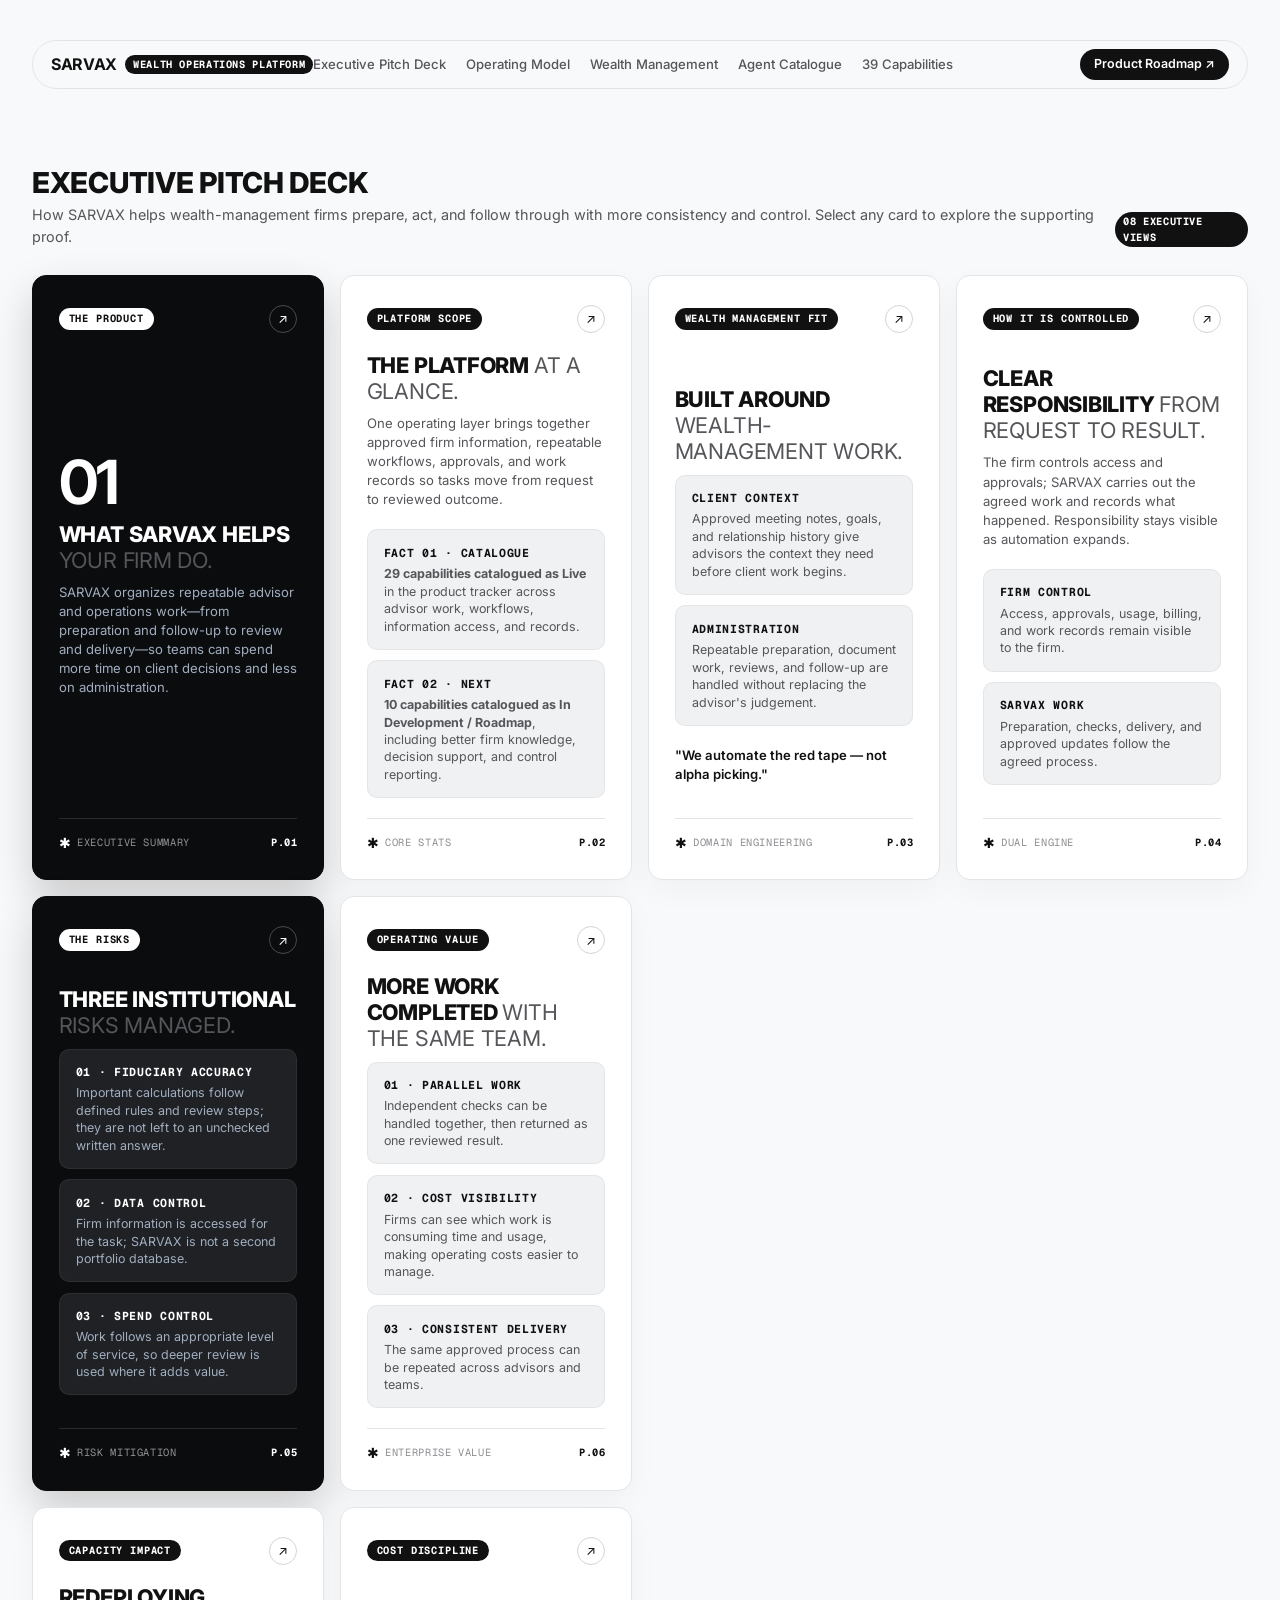
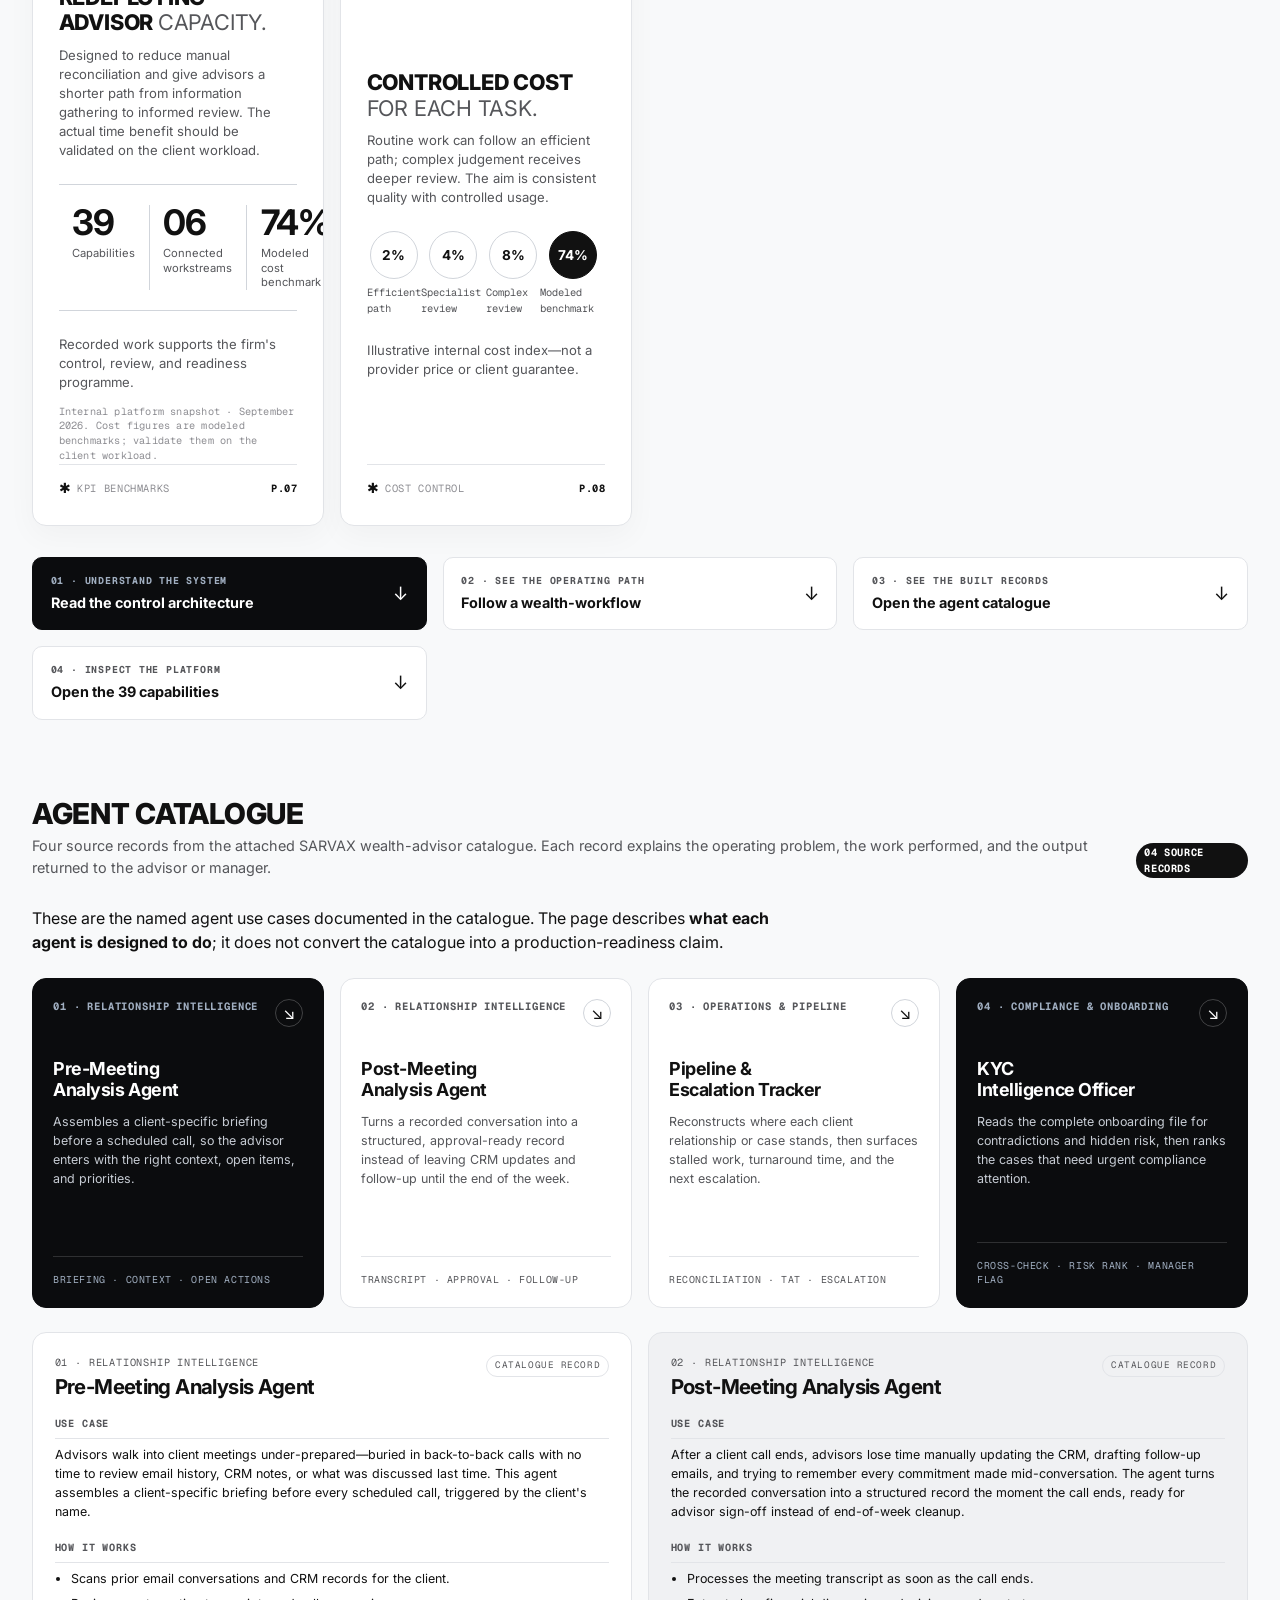
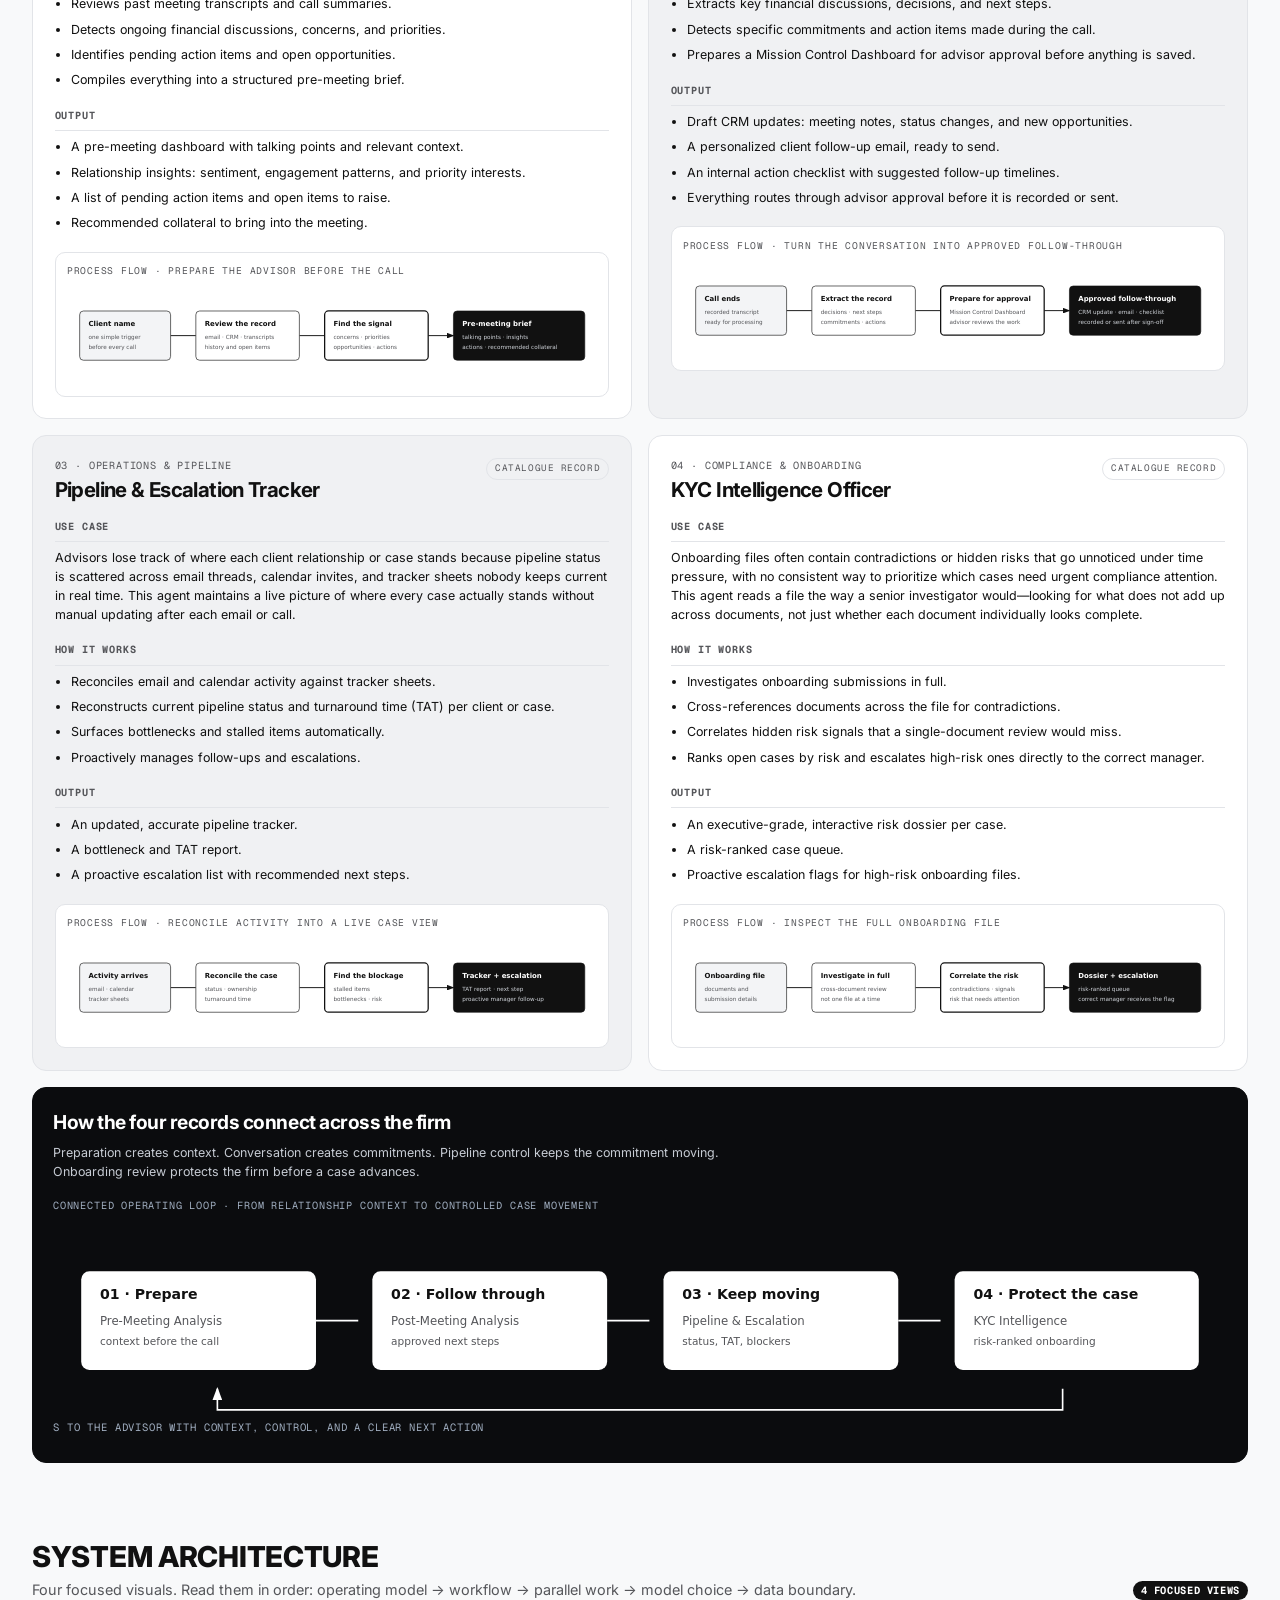
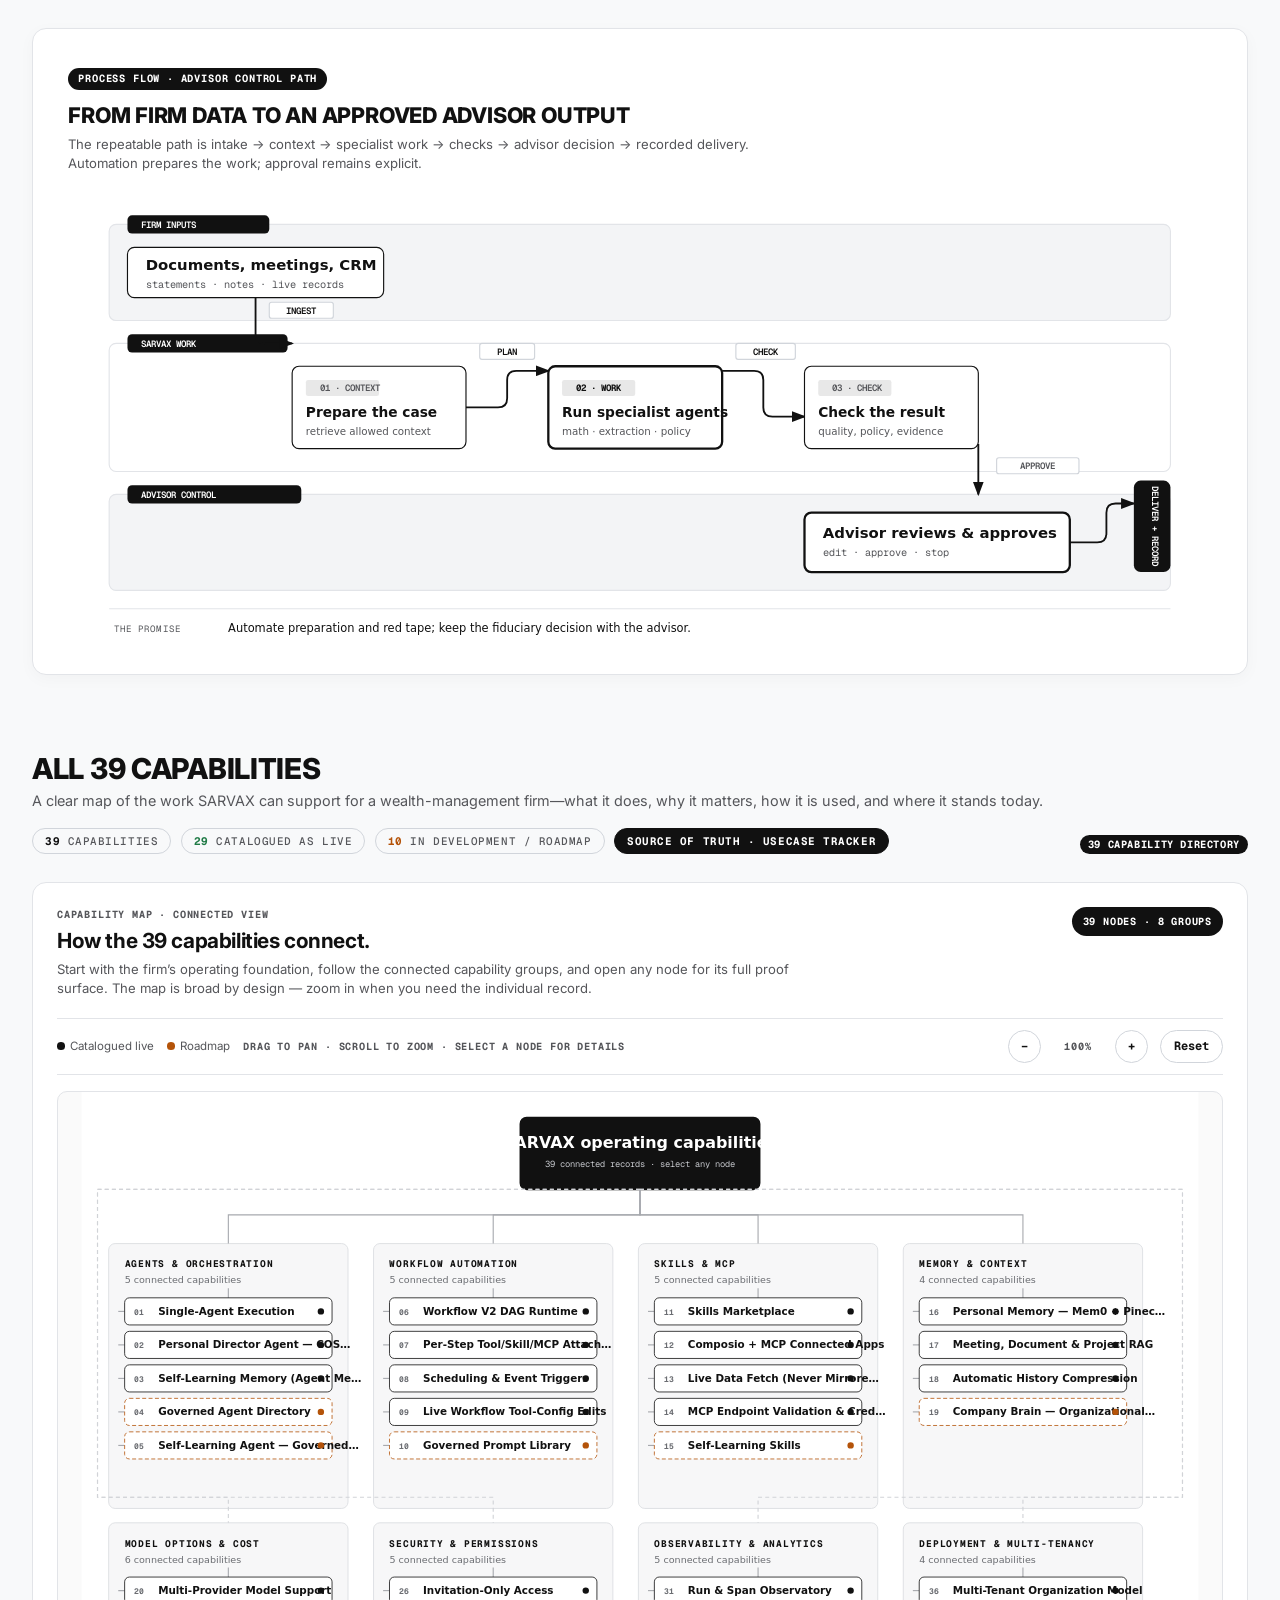
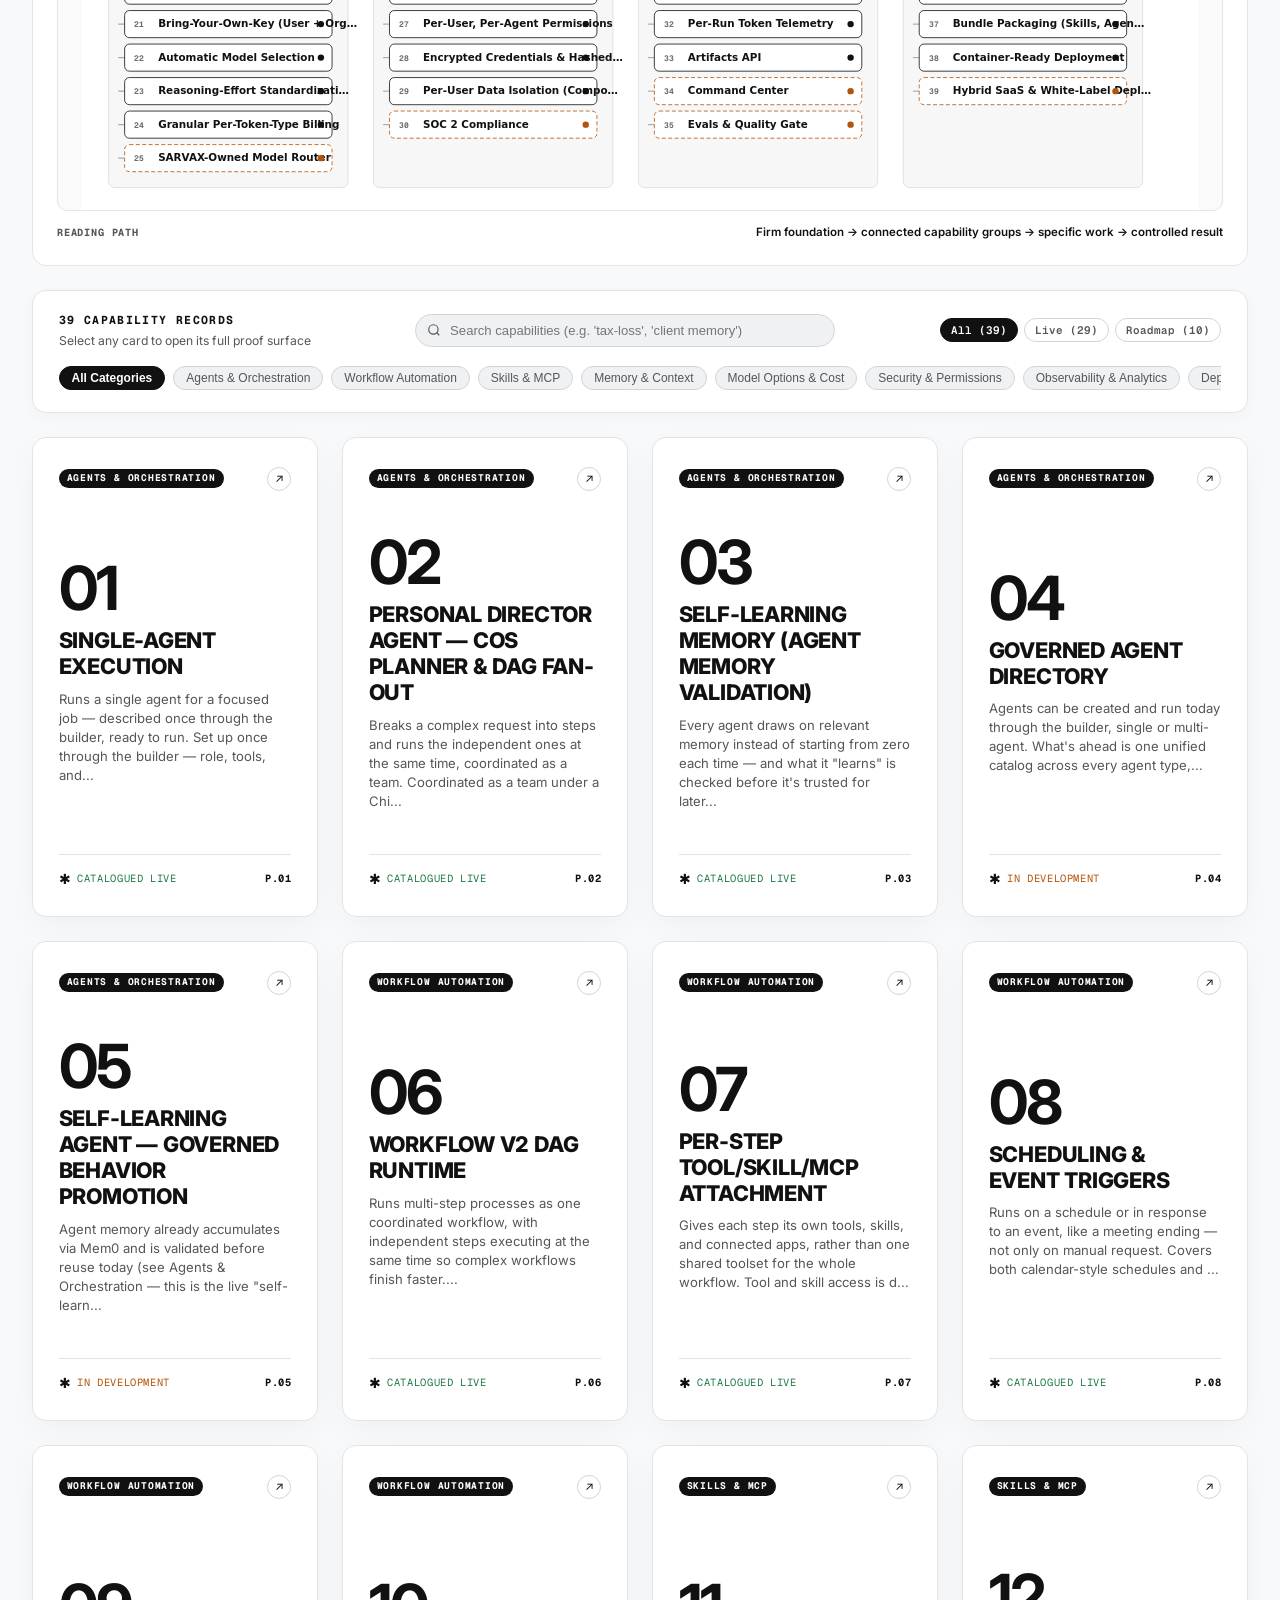
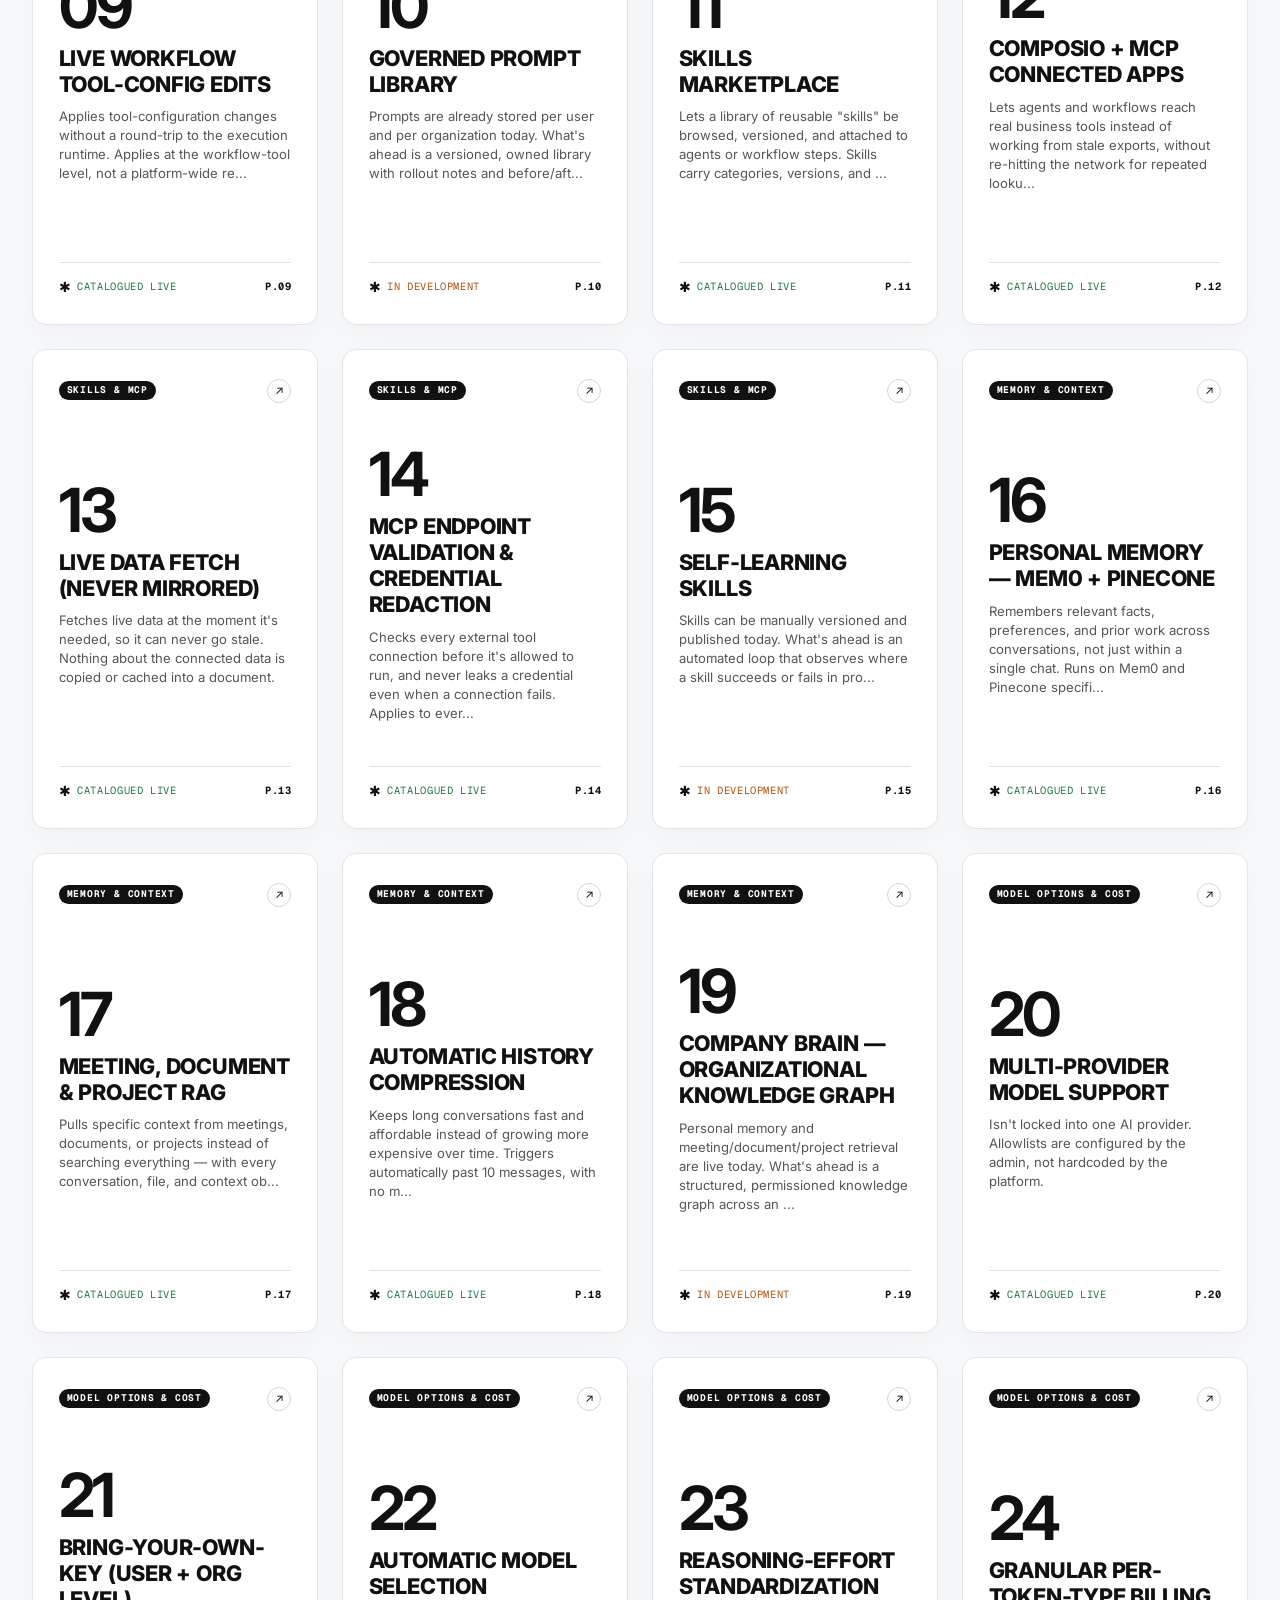
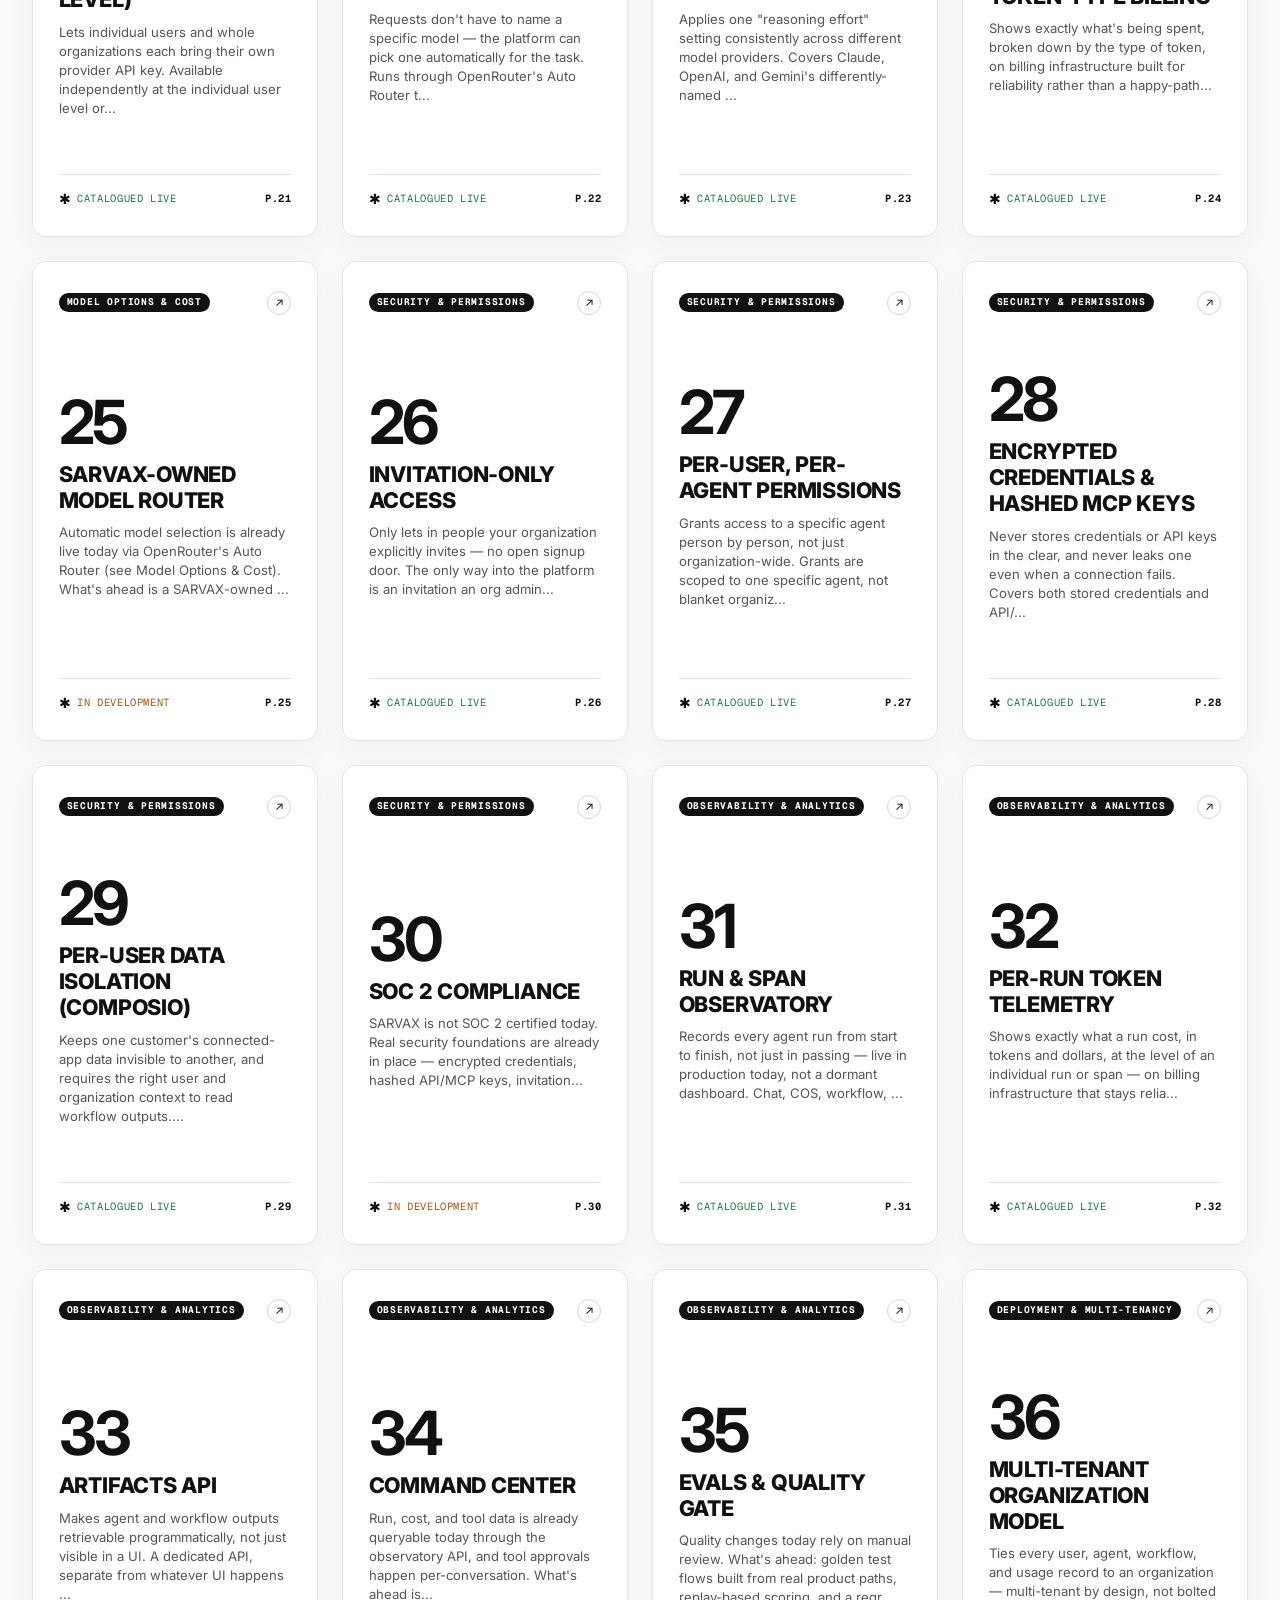
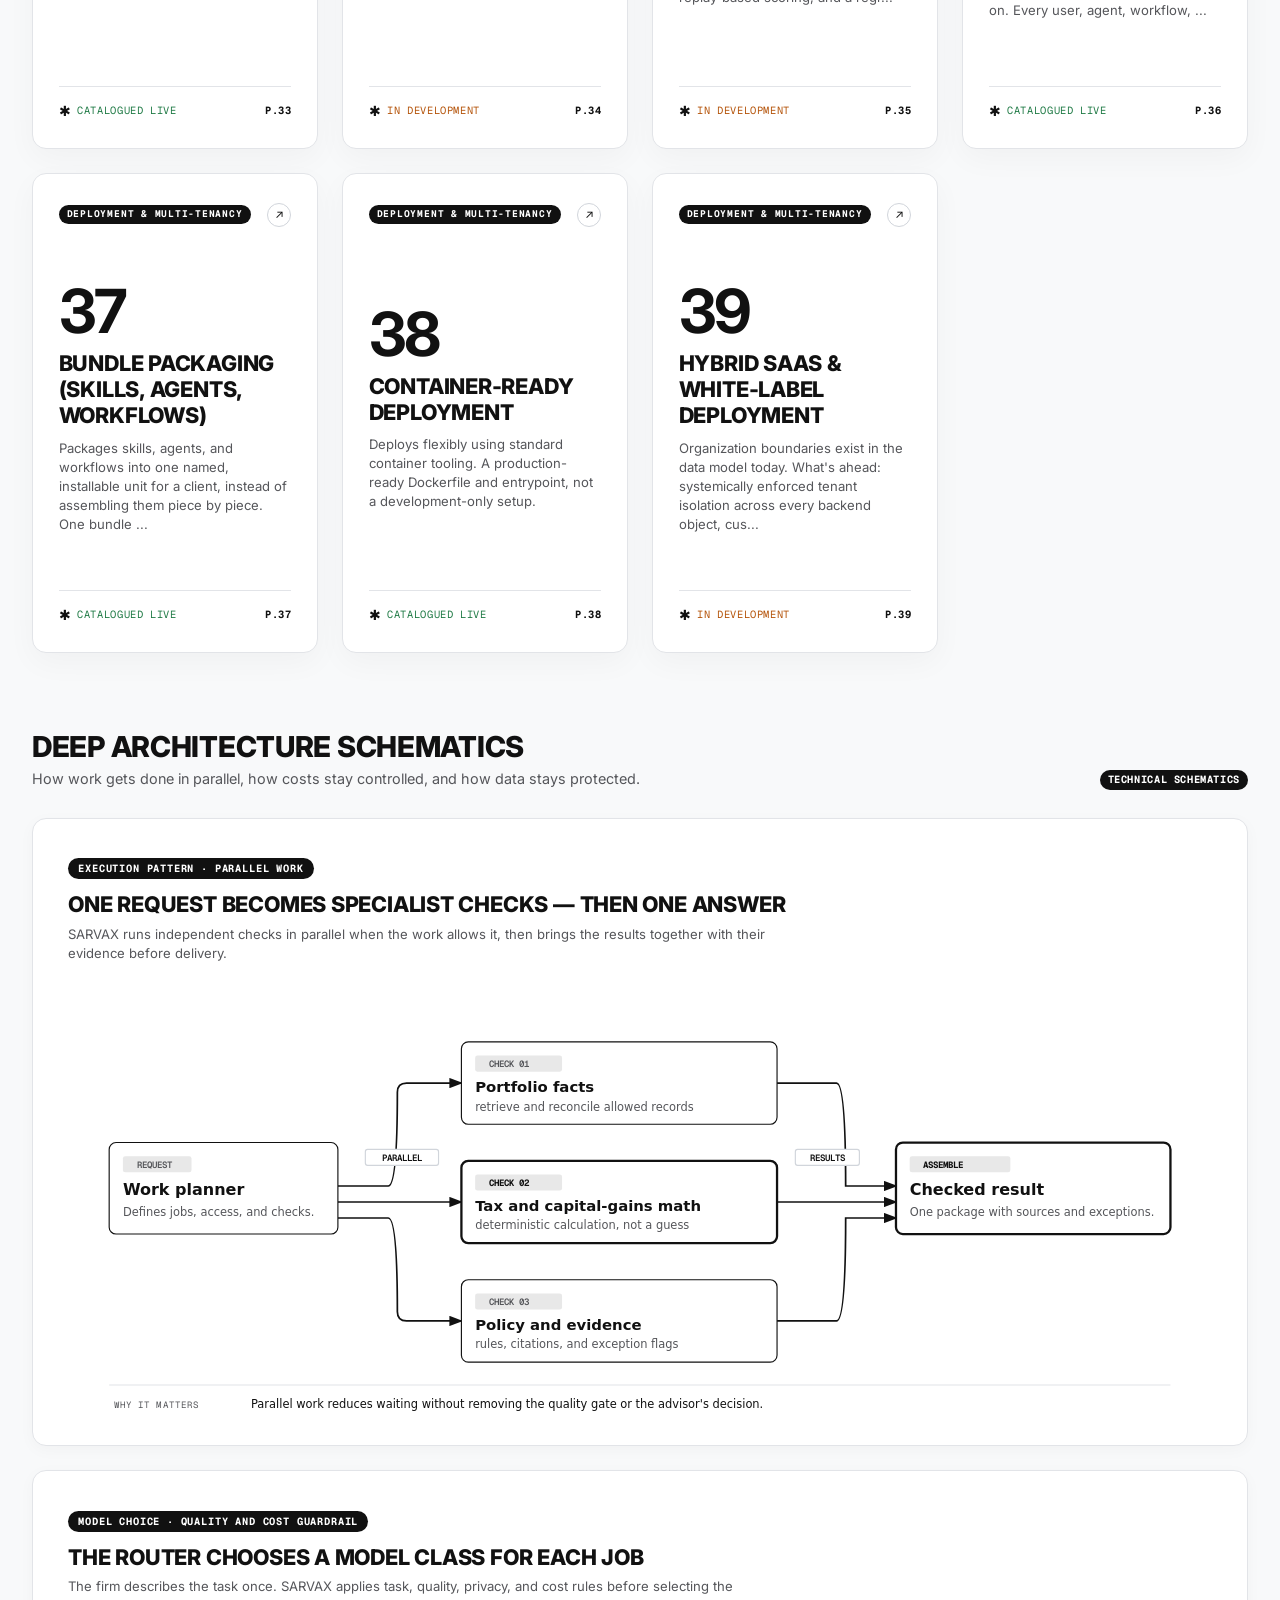
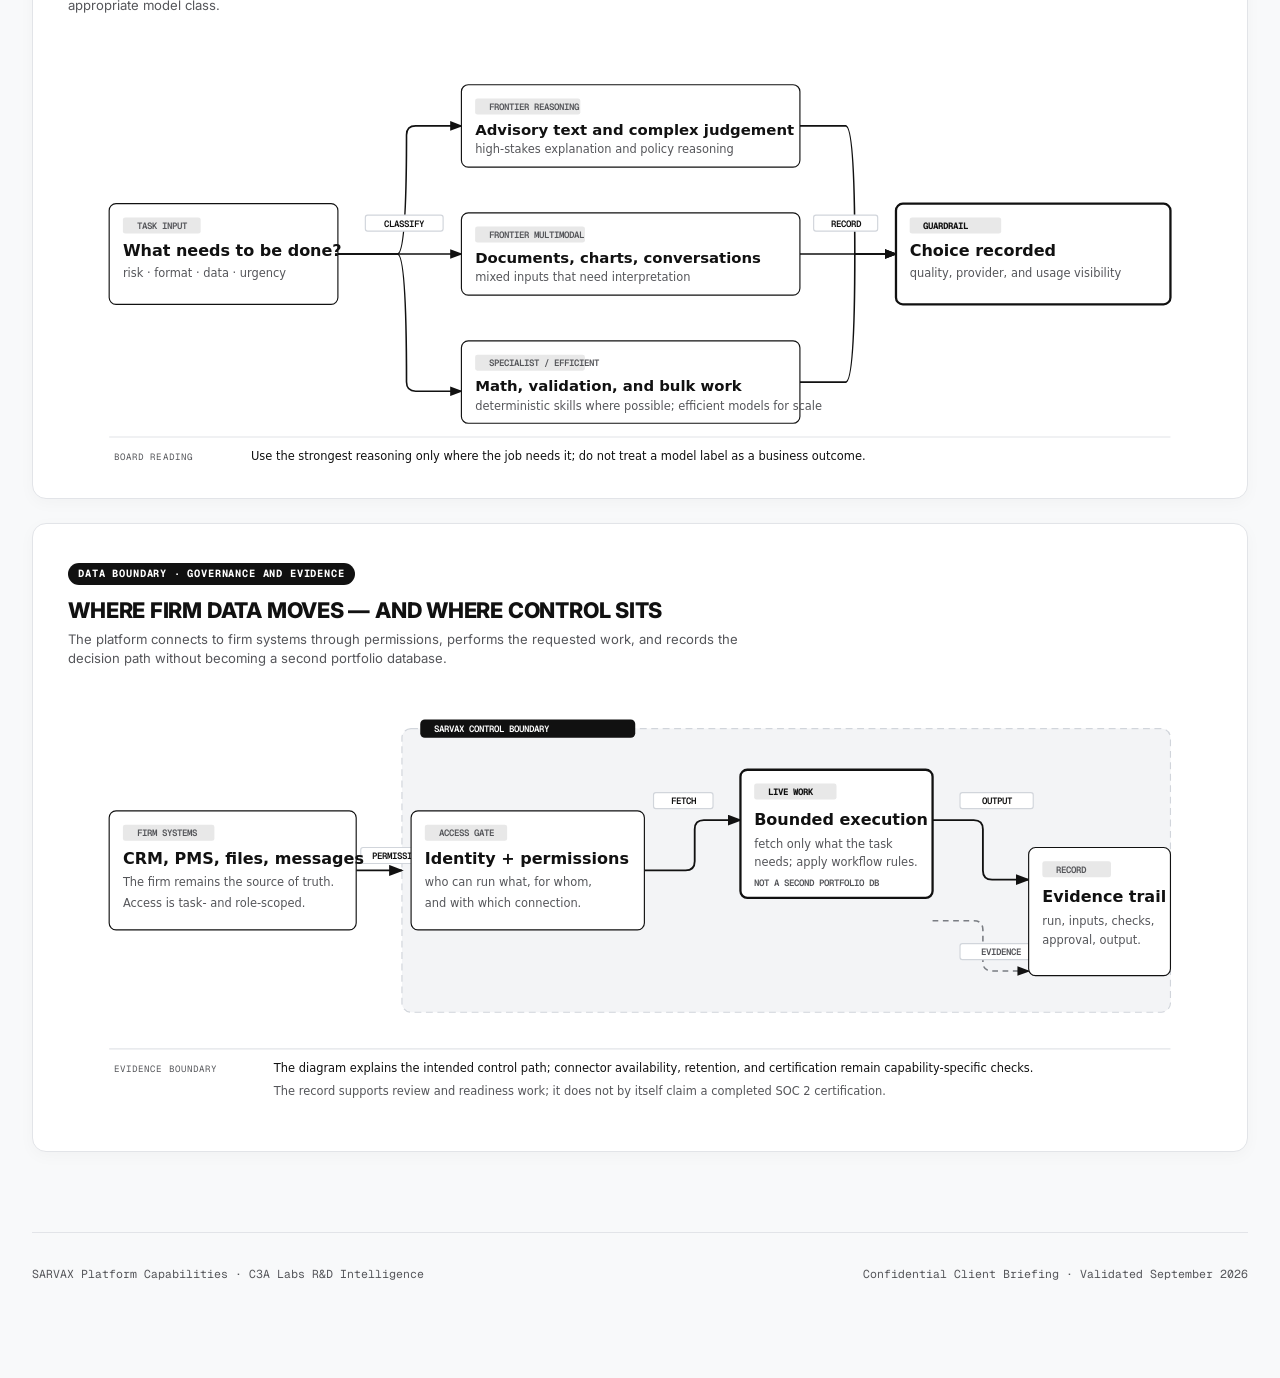
==== commit 212d42b8: "Remove executive operating model diagram" ====
--- a/source/sarvax-capabilities-brief.html
+++ b/source/sarvax-capabilities-brief.html
@@ -1754,12 +1754,12 @@
         </div>
 
         <!-- SLIDE 04 (ARCHITECTURE PROOF - SLIDE 4 IN REFERENCE) -->
-        <div class="deck-slide-card" data-action="smart-jump" data-target="diag-platform-arch" tabindex="0" role="link" aria-label="Open the platform architecture diagram">
+        <div class="deck-slide-card" data-action="smart-jump" data-target="diag-security-boundary" tabindex="0" role="link" aria-label="Open the data boundary diagram">
           <div class="slide-top">
             <div class="slide-pill-badge">
               <span>HOW IT IS CONTROLLED</span>
             </div>
-            <a href="#diag-platform-arch" class="slide-circle-btn" data-action="smart-jump" data-target="diag-platform-arch" aria-label="Open the platform architecture diagram">↗</a>
+            <a href="#diag-security-boundary" class="slide-circle-btn" data-action="smart-jump" data-target="diag-security-boundary" aria-label="Open the data boundary diagram">↗</a>
           </div>
           <div class="deck-card-body">
             <h3 class="deck-card-title">Clear responsibility <span class="two-tone-muted">from request to result.</span></h3>
@@ -2048,78 +2048,12 @@
       <div class="deck-section-title-wrap">
         <div>
           <h2 class="deck-section-title">System Architecture</h2>
-          <p class="deck-section-sub">Five focused visuals. Read them in order: operating model → workflow → parallel work → model choice → data boundary.</p>
+          <p class="deck-section-sub">Four focused visuals. Read them in order: operating model → workflow → parallel work → model choice → data boundary.</p>
         </div>
-        <span class="nav-pill">5 FOCUSED VIEWS</span>
+        <span class="nav-pill">4 FOCUSED VIEWS</span>
       </div>
 
-<!-- INFOGRAPHIC 1 -->
-      <div class="diagram-wrap" id="diag-platform-arch">
-<div class="diagram-header">
-<div class="diagram-badge">Architecture · Executive operating model</div>
-<h3 class="diagram-title">The operating model: ask → decide → act → prove</h3>
-<p class="diagram-subtitle">SARVAX turns an advisor request into controlled work. The system separates the work surface, the execution engine, the approval point, and the evidence record.</p>
-</div>
-<div class="diagram-canvas">
-<svg aria-labelledby="arch-v2-title arch-v2-desc" role="img" viewBox="0 0 1000 404" xmlns="http://www.w3.org/2000/svg">
-<title id="arch-v2-title">SARVAX executive operating model</title>
-<desc id="arch-v2-desc">Left-to-right operating model showing advisor surfaces, planning and context, specialist execution, human approval, and recorded delivery.</desc>
-<defs>
-<marker id="arch-v2-arrow" markerHeight="6" markerWidth="8" orient="auto" refX="7" refY="3"><polygon fill="#111111" points="0 0, 8 3, 0 6"/></marker>
-<marker id="arch-v2-soft-arrow" markerHeight="6" markerWidth="8" orient="auto" refX="7" refY="3"><polygon fill="#7A7D83" points="0 0, 8 3, 0 6"/></marker>
-</defs>
-<rect width="100%" height="100%" fill="#FFFFFF"/>
-<!-- Control boundary -->
-<rect x="292" y="32" width="416" height="236" rx="8" fill="#F3F4F6" stroke="#D1D5DB" stroke-dasharray="6 4"/>
-<rect x="308" y="24" width="180" height="16" rx="4" fill="#111111"/>
-<text fill="#FFFFFF" font-family="'Geist Mono', monospace" font-size="8" font-weight="600" letter-spacing="0.08em" x="320" y="35">SARVAX CONTROLLED WORK</text>
-<!-- Connectors first -->
-<path d="M236 146 H264 Q272 146 272 138 V116 Q272 108 280 108 H320" fill="none" marker-end="url(#arch-v2-arrow)" stroke="#111111" stroke-width="1.6"/>
-<path d="M456 108 H480 Q488 108 488 116 V146 Q488 154 496 154 H520" fill="none" marker-end="url(#arch-v2-arrow)" stroke="#111111" stroke-width="1.6"/>
-<path d="M656 154 H680 Q688 154 688 146 V116 Q688 108 696 108 H720" fill="none" marker-end="url(#arch-v2-arrow)" stroke="#111111" stroke-width="1.6"/>
-<path d="M816 188 V220 Q816 228 808 228 H720" fill="none" marker-end="url(#arch-v2-soft-arrow)" stroke="#7A7D83" stroke-dasharray="5 4" stroke-width="1.4"/>
-<!-- Connector labels, masked and separated -->
-<rect x="260" y="88" width="52" height="14" rx="2" fill="#FFFFFF" stroke="#D1D5DB"/><text fill="#111111" font-family="'Geist Mono', monospace" font-size="8" font-weight="600" text-anchor="middle" x="286" y="98">REQUEST</text>
-<rect x="454" y="128" width="52" height="14" rx="2" fill="#FFFFFF" stroke="#D1D5DB"/><text fill="#111111" font-family="'Geist Mono', monospace" font-size="8" font-weight="600" text-anchor="middle" x="480" y="138">PLAN</text>
-<rect x="660" y="88" width="52" height="14" rx="2" fill="#FFFFFF" stroke="#D1D5DB"/><text fill="#111111" font-family="'Geist Mono', monospace" font-size="8" font-weight="600" text-anchor="middle" x="686" y="98">REVIEW</text>
-<rect x="820" y="190" width="76" height="14" rx="2" fill="#FFFFFF" stroke="#D1D5DB"/><text fill="#55565A" font-family="'Geist Mono', monospace" font-size="8" font-weight="600" text-anchor="middle" x="858" y="200">EVIDENCE</text>
-<!-- Nodes -->
-<rect x="36" y="92" width="200" height="108" rx="6" fill="#FFFFFF" stroke="#111111"/>
-<rect x="48" y="104" width="72" height="14" rx="2" fill="#E8E8E8"/><text fill="#55565A" font-family="'Geist Mono', monospace" font-size="8" font-weight="600" x="60" y="114">01 · SURFACE</text>
-<text fill="#111111" font-family="system-ui, sans-serif" font-size="16" font-weight="600" x="48" y="140">Advisor surfaces</text>
-<text fill="#55565A" font-family="system-ui, sans-serif" font-size="10" x="48" y="158">Web workspace · mobile · schedule</text>
-<text fill="#55565A" font-family="system-ui, sans-serif" font-size="10" x="48" y="176">The team asks, assigns, or triggers work.</text>
-
-<rect x="320" y="56" width="136" height="104" rx="6" fill="#FFFFFF" stroke="#111111"/>
-<rect x="332" y="68" width="52" height="14" rx="2" fill="#E8E8E8"/><text fill="#55565A" font-family="'Geist Mono', monospace" font-size="8" font-weight="600" x="344" y="78">02 · PLAN</text>
-<text fill="#111111" font-family="system-ui, sans-serif" font-size="13" font-weight="600" x="332" y="102">Plan &amp; context</text>
-<text fill="#55565A" font-family="system-ui, sans-serif" font-size="10" x="332" y="122">Permissions, memory,</text>
-<text fill="#55565A" font-family="system-ui, sans-serif" font-size="10" x="332" y="138">and task scope.</text>
-
-<rect x="520" y="56" width="136" height="104" rx="6" fill="#FFFFFF" stroke="#111111" stroke-width="2"/>
-<rect x="532" y="68" width="68" height="14" rx="2" fill="#E8E8E8"/><text fill="#111111" font-family="'Geist Mono', monospace" font-size="8" font-weight="700" x="544" y="78">03 · EXECUTE</text>
-<text fill="#111111" font-family="system-ui, sans-serif" font-size="13" font-weight="600" x="532" y="102">Specialist work</text>
-<text fill="#55565A" font-family="system-ui, sans-serif" font-size="10" x="532" y="122">Agents, workflows,</text>
-<text fill="#55565A" font-family="system-ui, sans-serif" font-size="10" x="532" y="138">calculations, live tools.</text>
-
-<rect x="720" y="56" width="160" height="104" rx="6" fill="#FFFFFF" stroke="#111111"/>
-<rect x="732" y="68" width="76" height="14" rx="2" fill="#E8E8E8"/><text fill="#55565A" font-family="'Geist Mono', monospace" font-size="8" font-weight="600" x="744" y="78">04 · APPROVE</text>
-<text fill="#111111" font-family="system-ui, sans-serif" font-size="13" font-weight="600" x="732" y="102">Human control</text>
-<text fill="#55565A" font-family="system-ui, sans-serif" font-size="10" x="732" y="122">Review, edit, approve,</text>
-<text fill="#55565A" font-family="system-ui, sans-serif" font-size="10" x="732" y="138">or stop sensitive work.</text>
-
-<rect x="520" y="204" width="360" height="64" rx="6" fill="#FFFFFF" stroke="#111111"/>
-<rect x="532" y="216" width="84" height="14" rx="2" fill="#E8E8E8"/><text fill="#55565A" font-family="'Geist Mono', monospace" font-size="8" font-weight="600" x="544" y="226">05 · OUTPUT</text>
-<text fill="#111111" font-family="system-ui, sans-serif" font-size="13" font-weight="600" x="532" y="248">Approved action + evidence trail</text>
-<text fill="#55565A" font-family="system-ui, sans-serif" font-size="10" x="532" y="262">CRM update, document, message, or advisor-ready answer.</text>
-<!-- Footer -->
-<line stroke="#E2E4E8" x1="36" x2="964" y1="304" y2="304"/>
-<text fill="#55565A" font-family="'Geist Mono', monospace" font-size="8" letter-spacing="0.12em" x="40" y="328">BOARD READING</text>
-<text fill="#111111" font-family="system-ui, sans-serif" font-size="10" x="160" y="328">SARVAX automates preparation and execution; the firm retains the approval decision.</text>
-<text fill="#55565A" font-family="system-ui, sans-serif" font-size="10" x="160" y="348">Connected portfolio data is accessed for the task and SARVAX is not a second portfolio database.</text>
-</svg>
-</div>
-</div>
+      <!-- INFOGRAPHIC 1 removed: user requested removal -->
 
 <!-- INFOGRAPHIC 2 -->
       <div class="diagram-wrap" id="diag-wealth-flow">
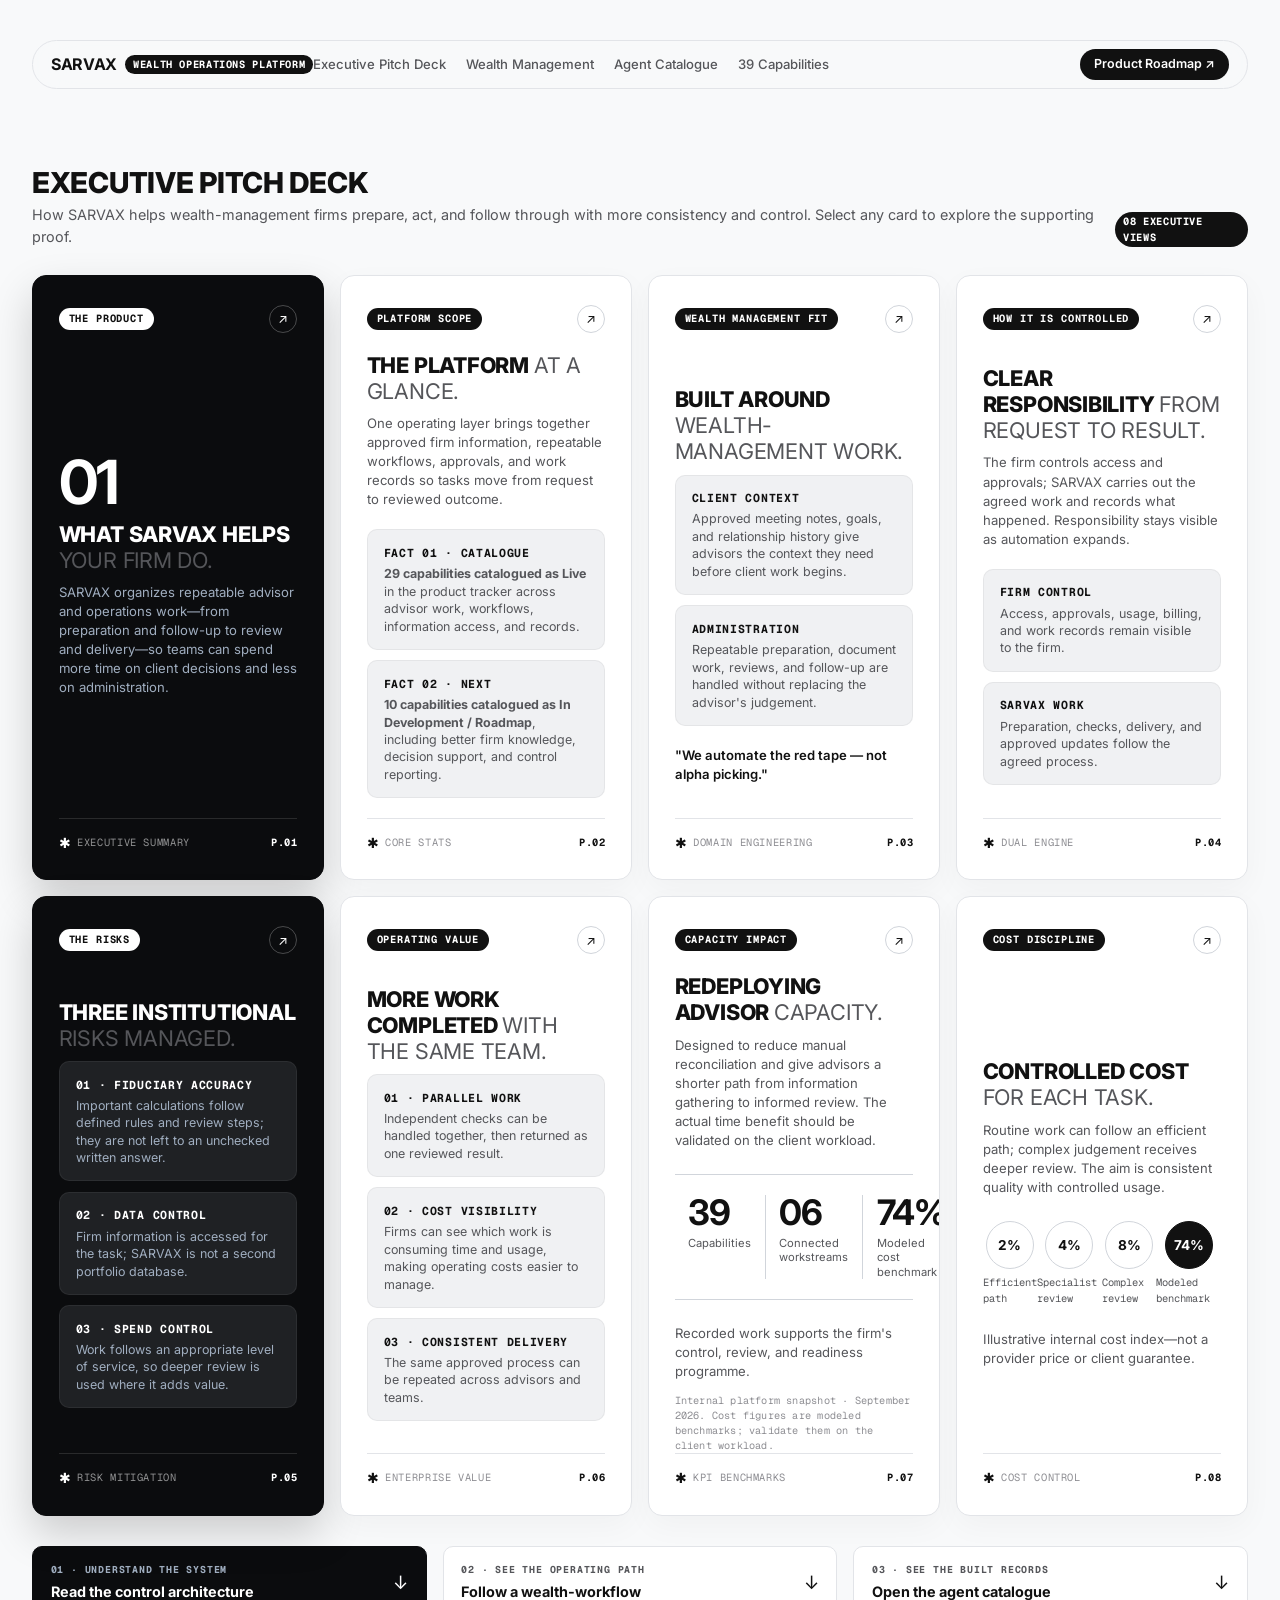
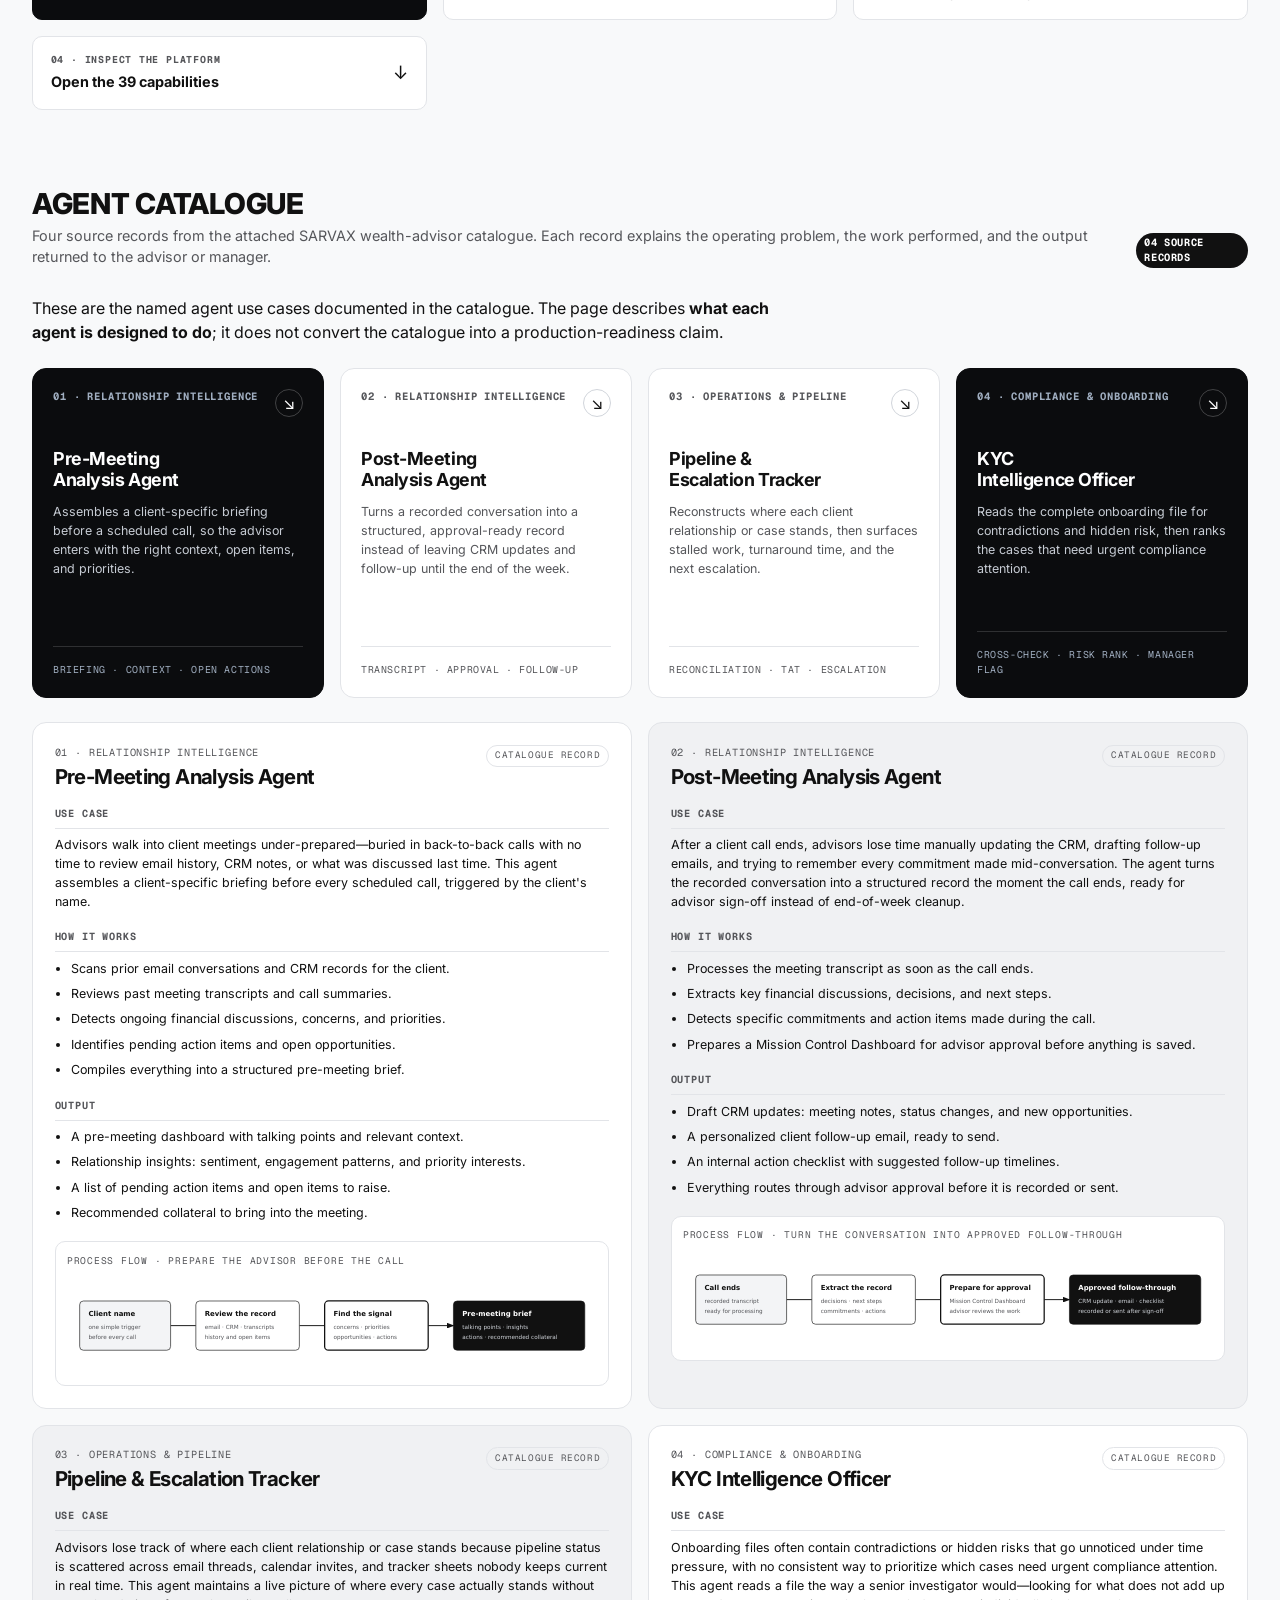
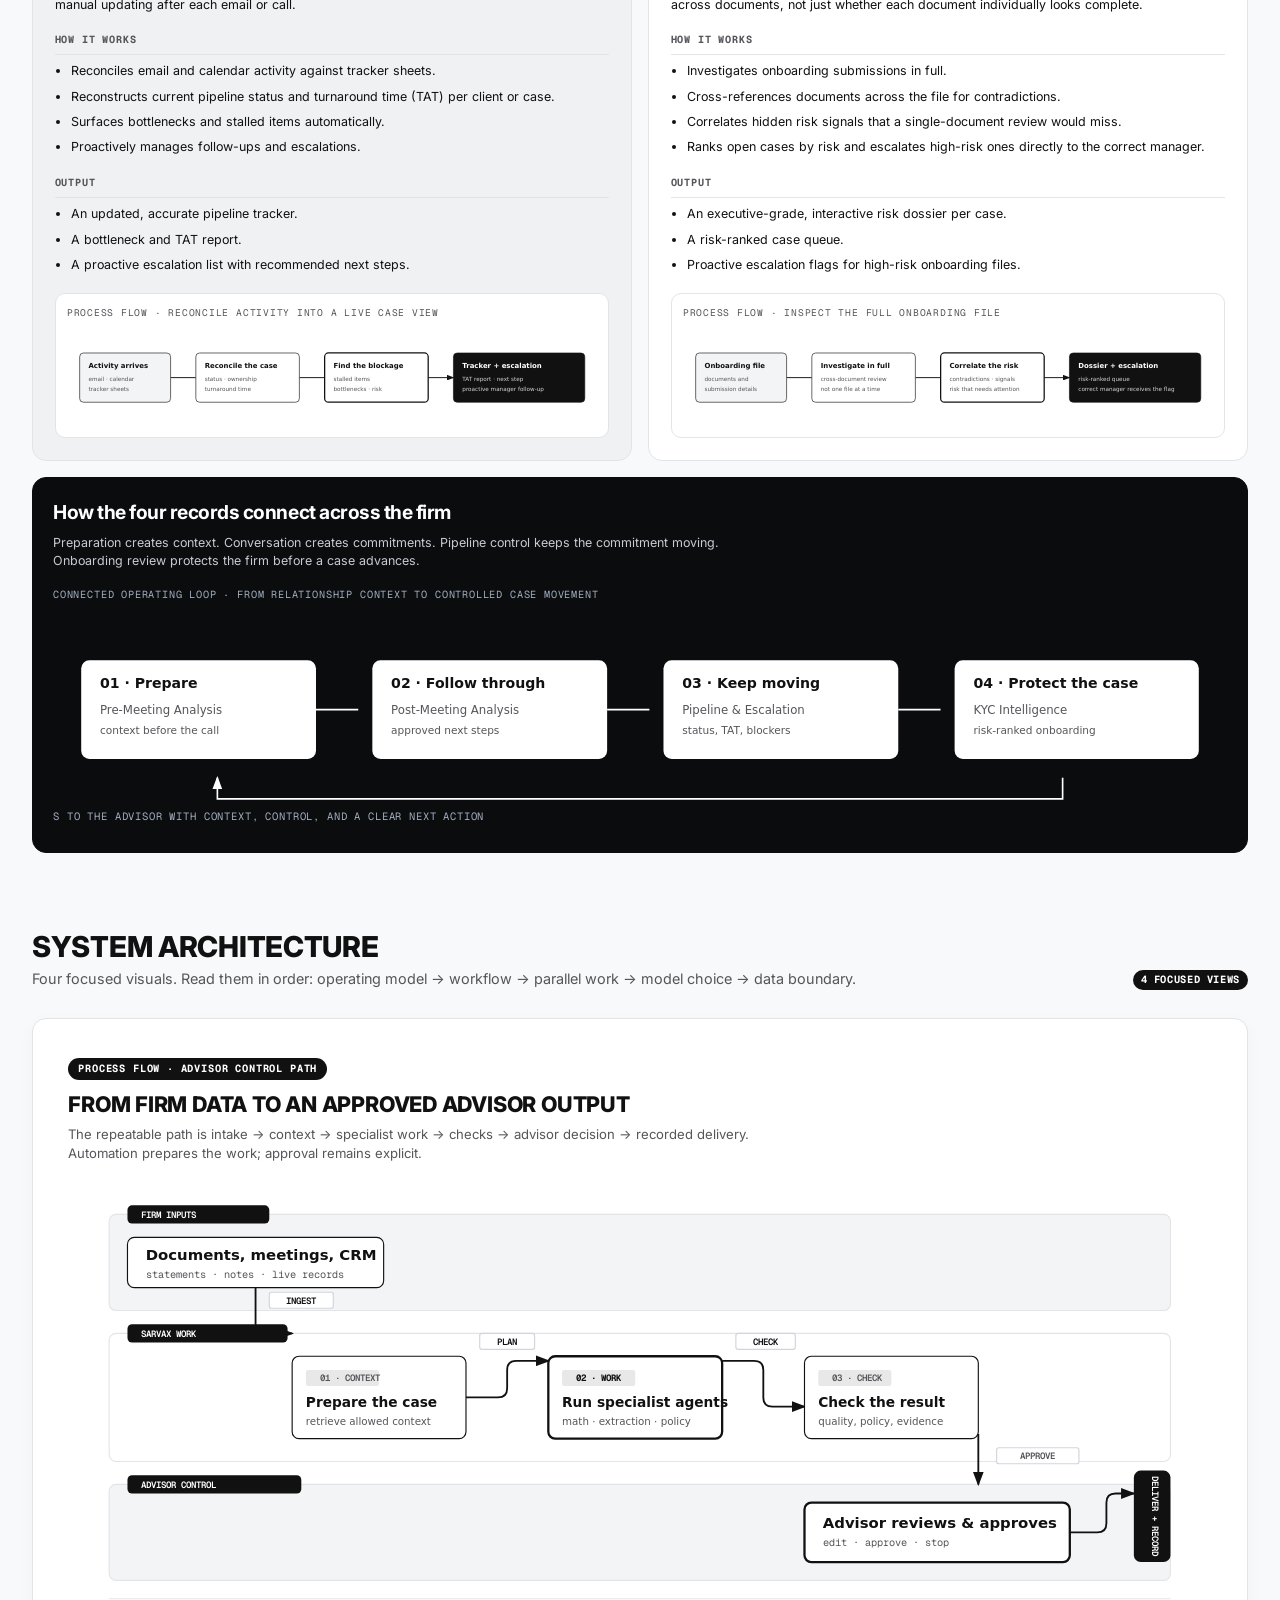
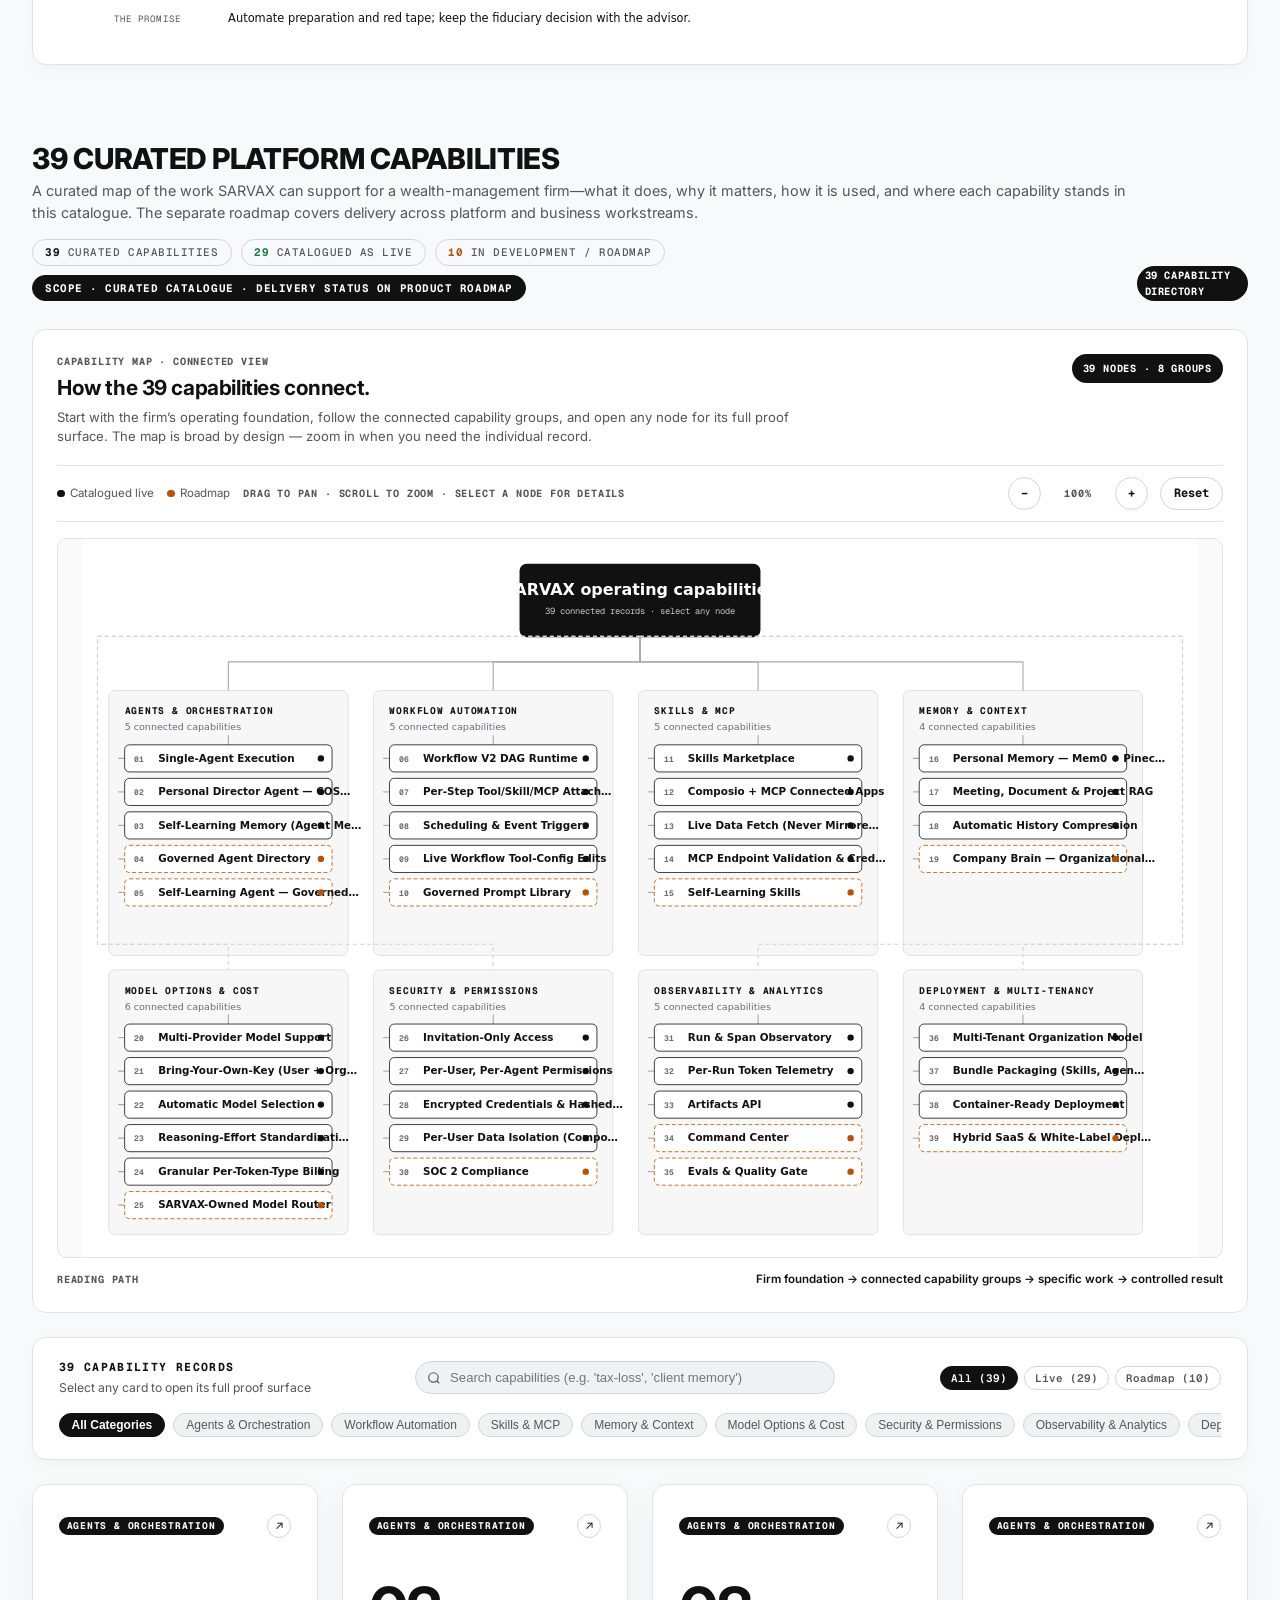
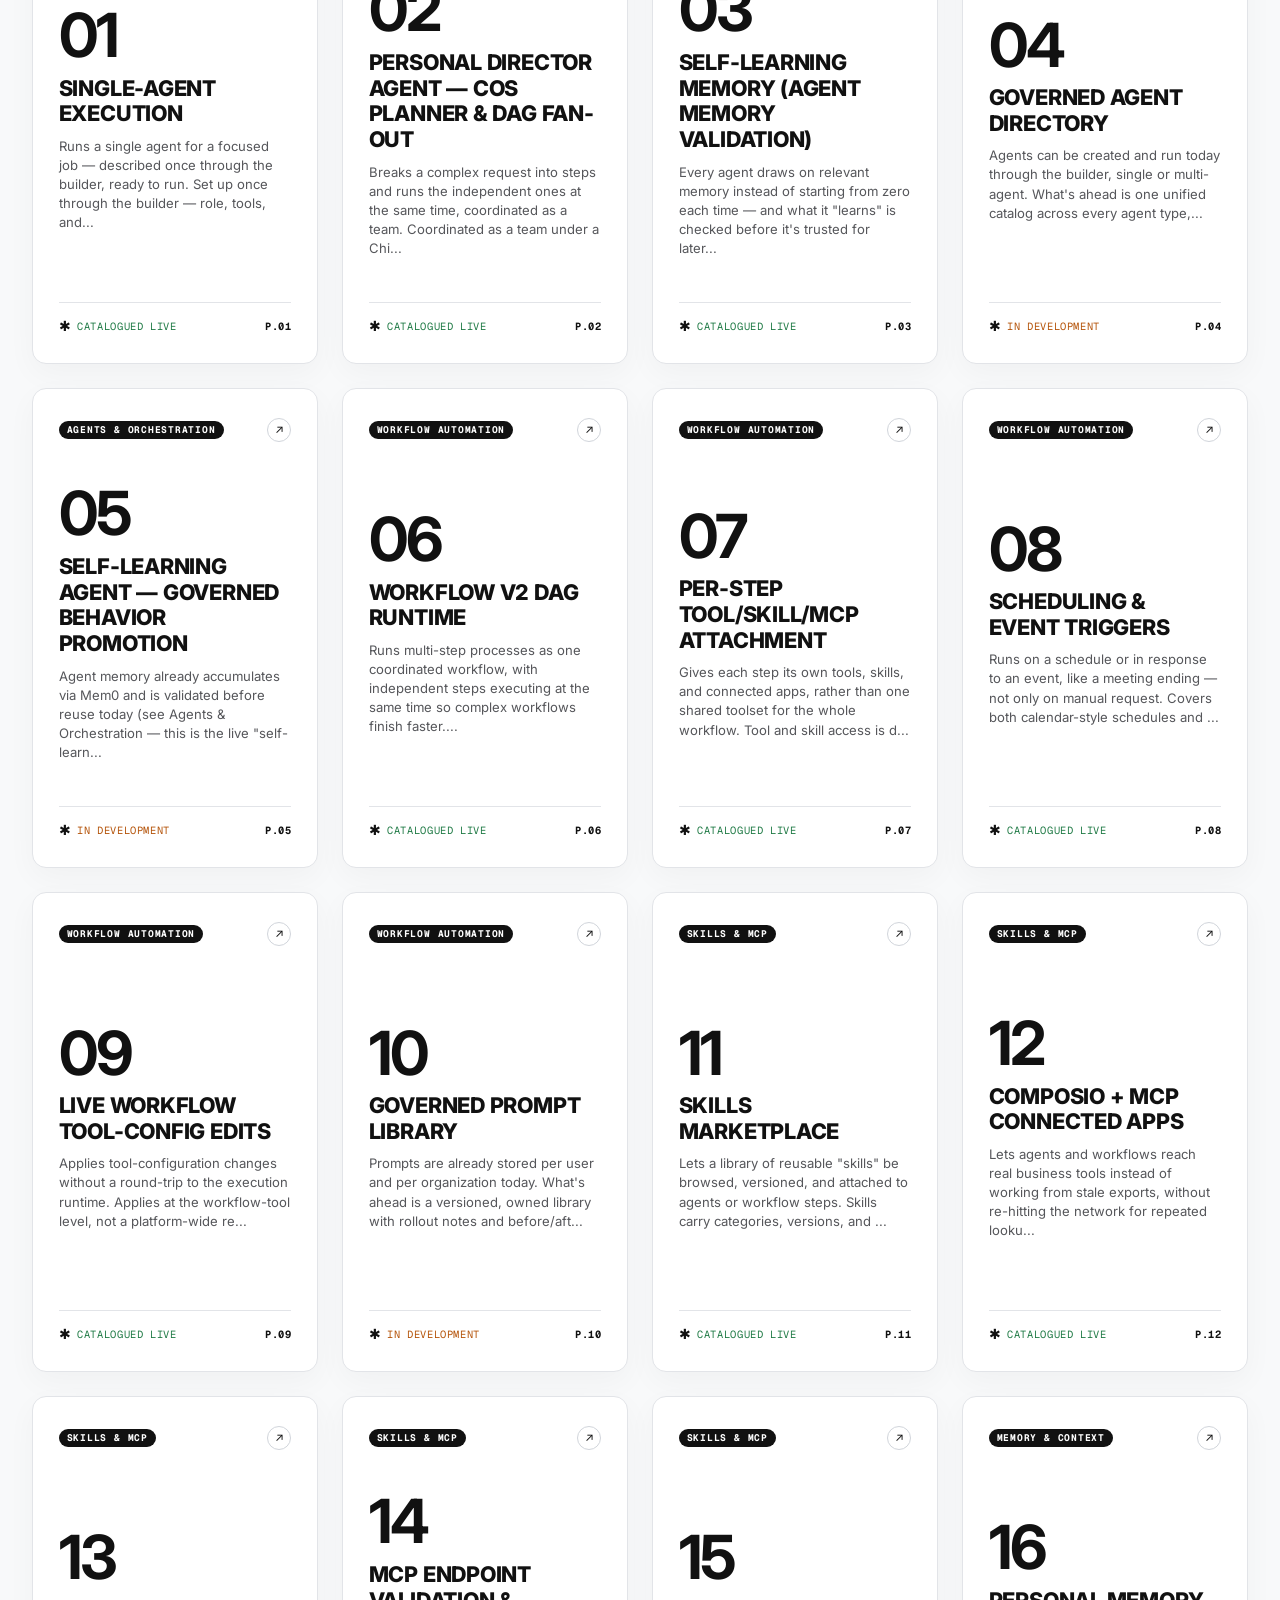
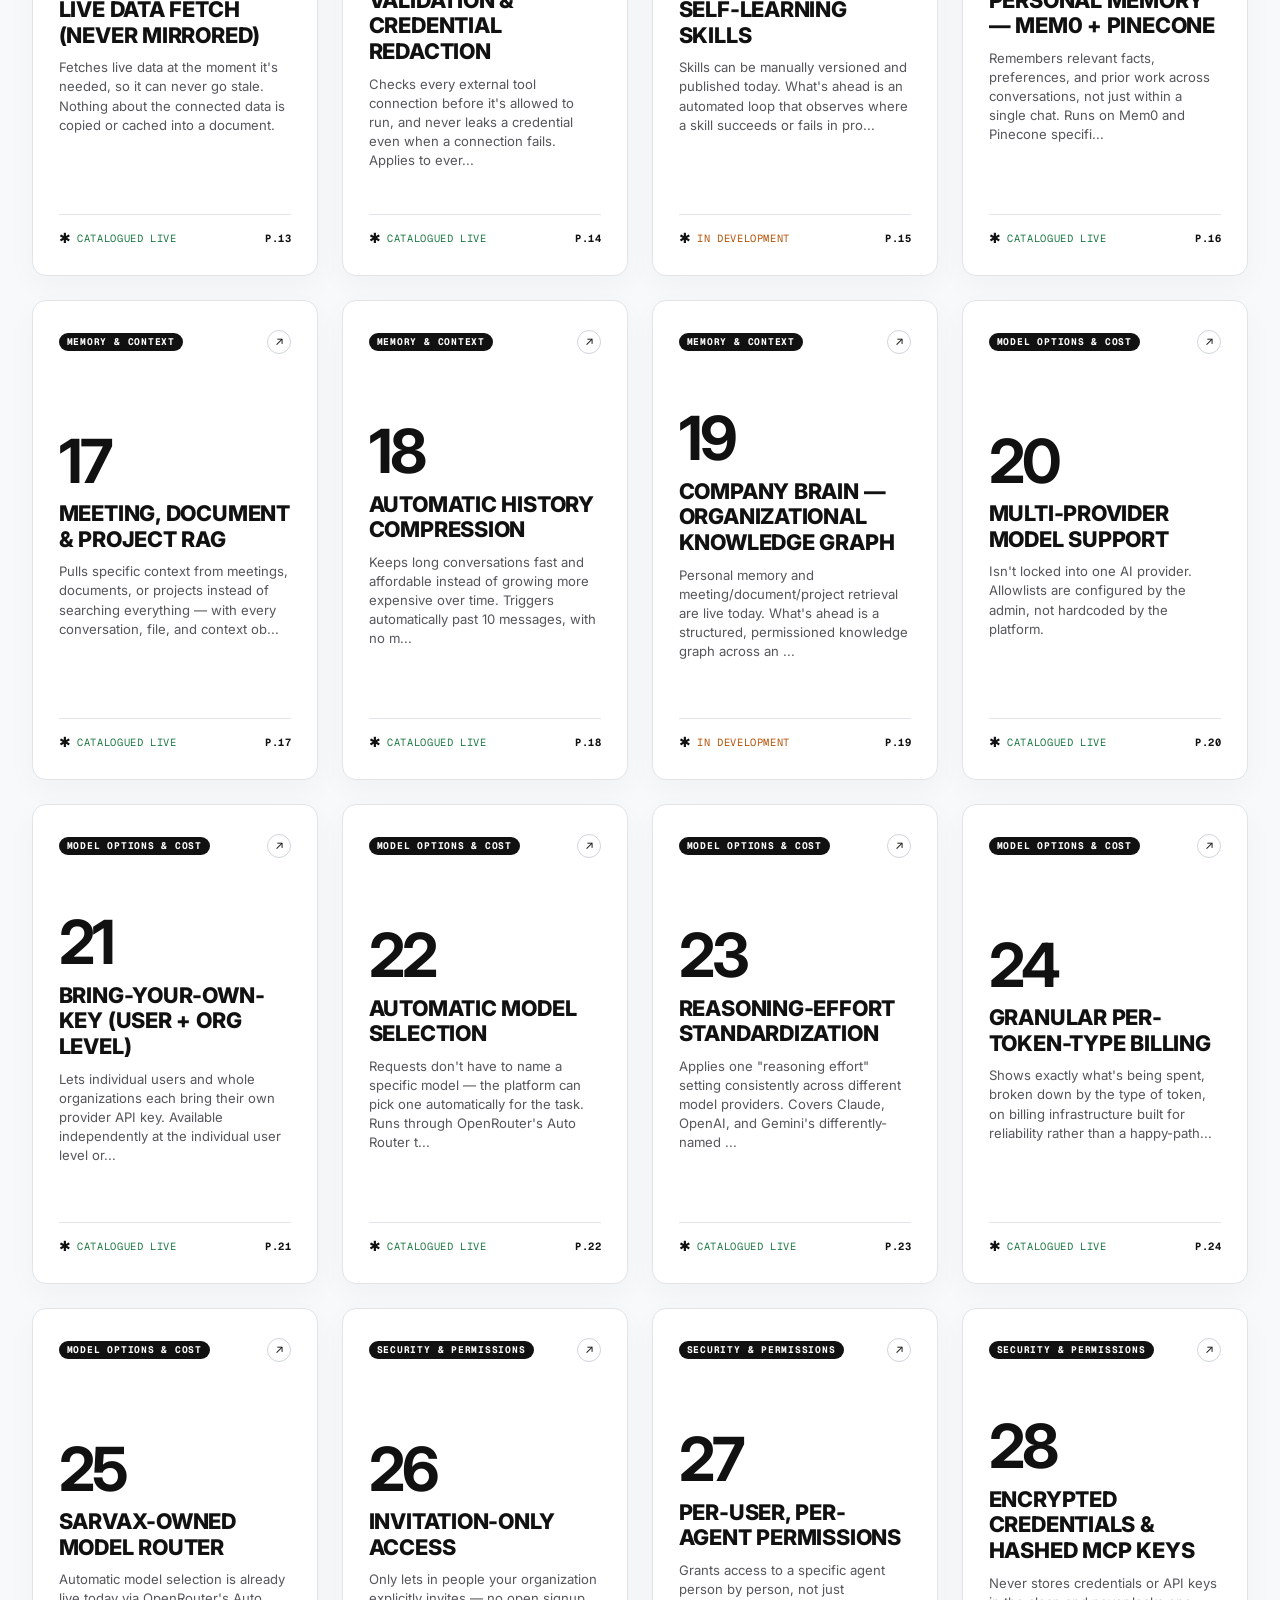
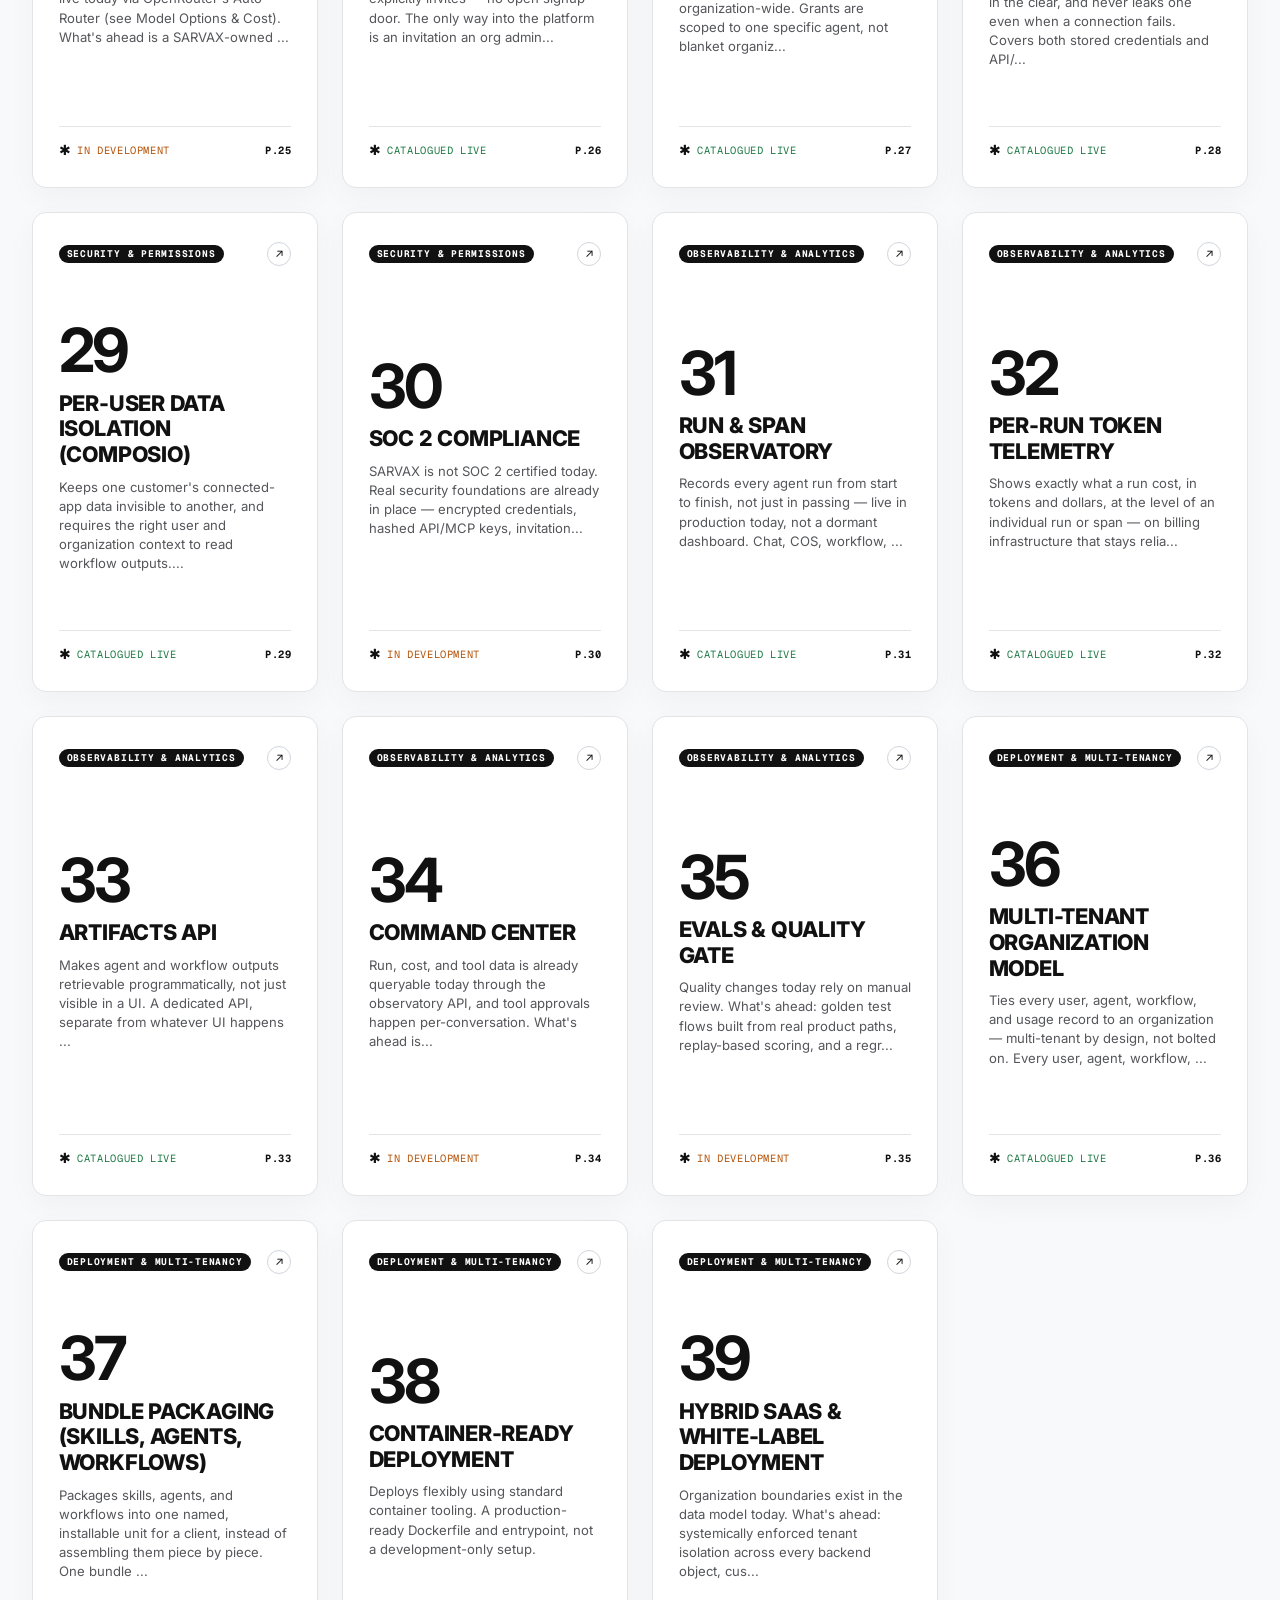
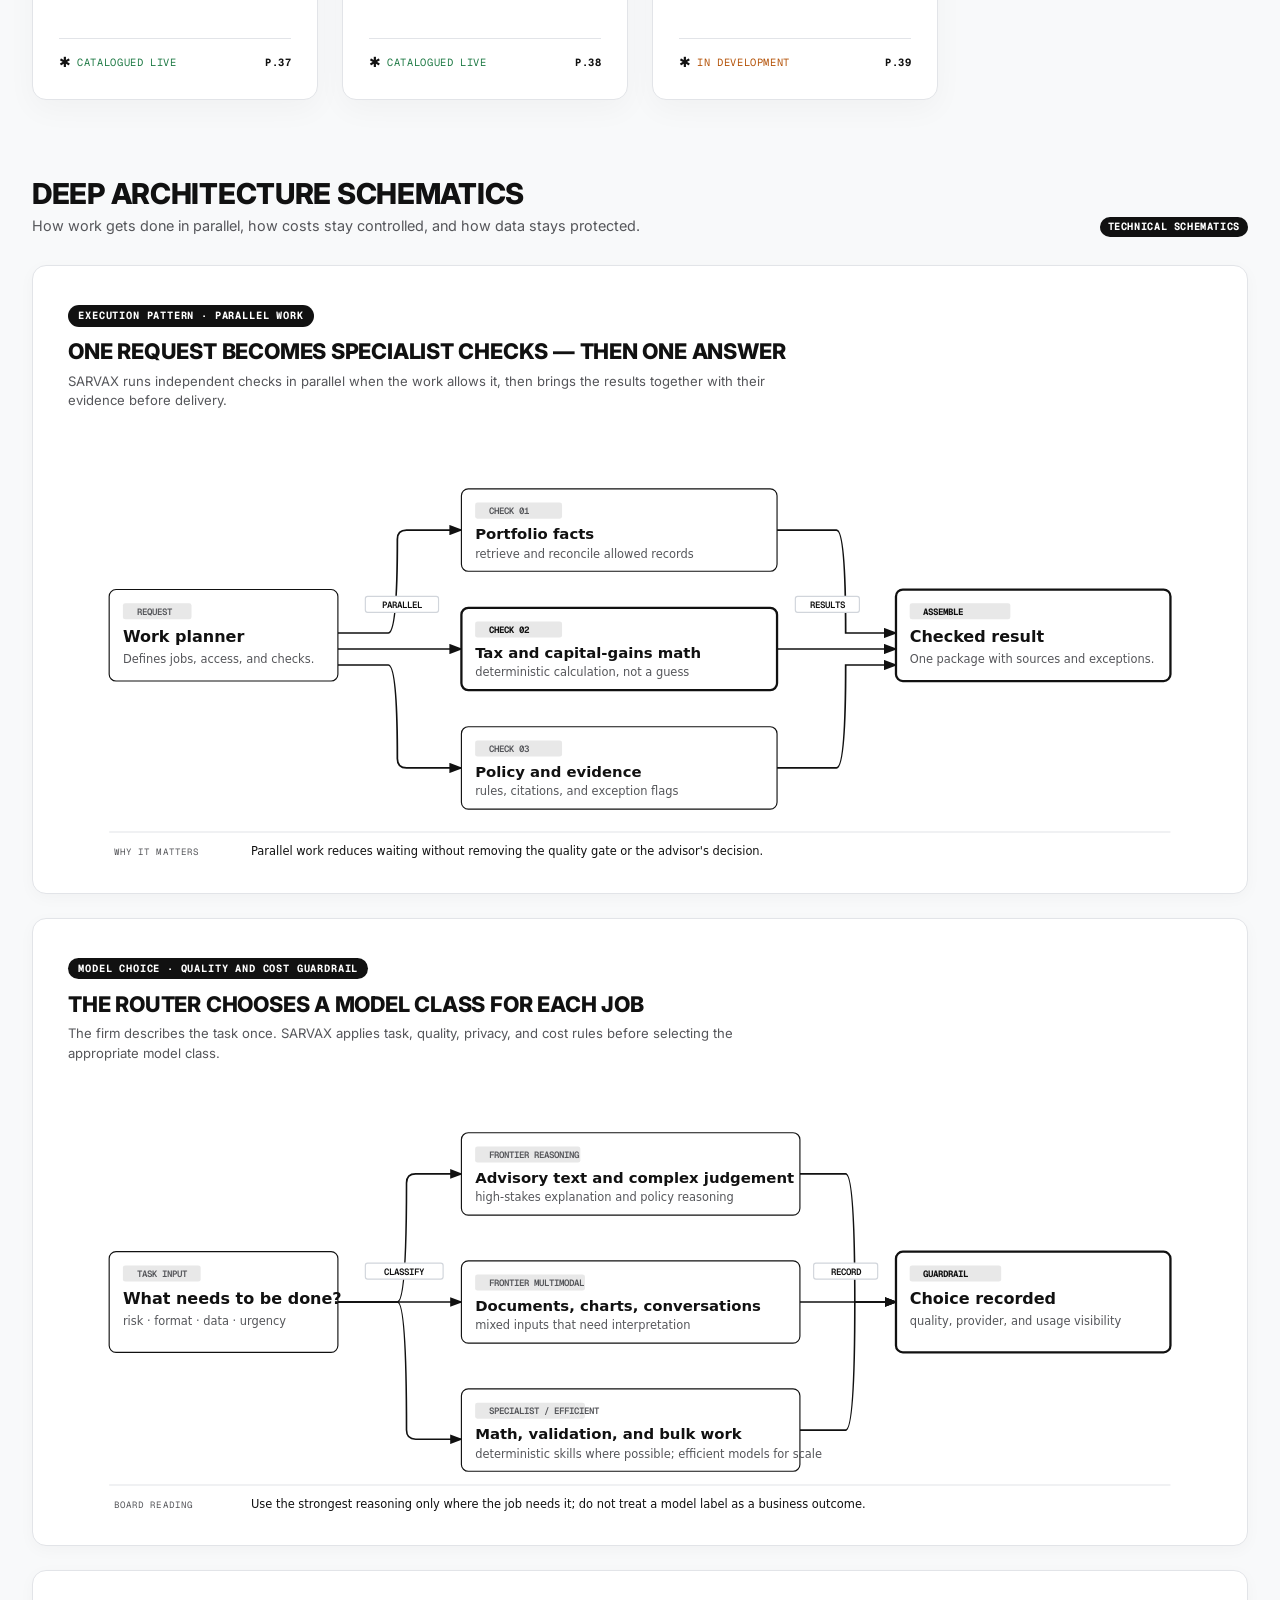
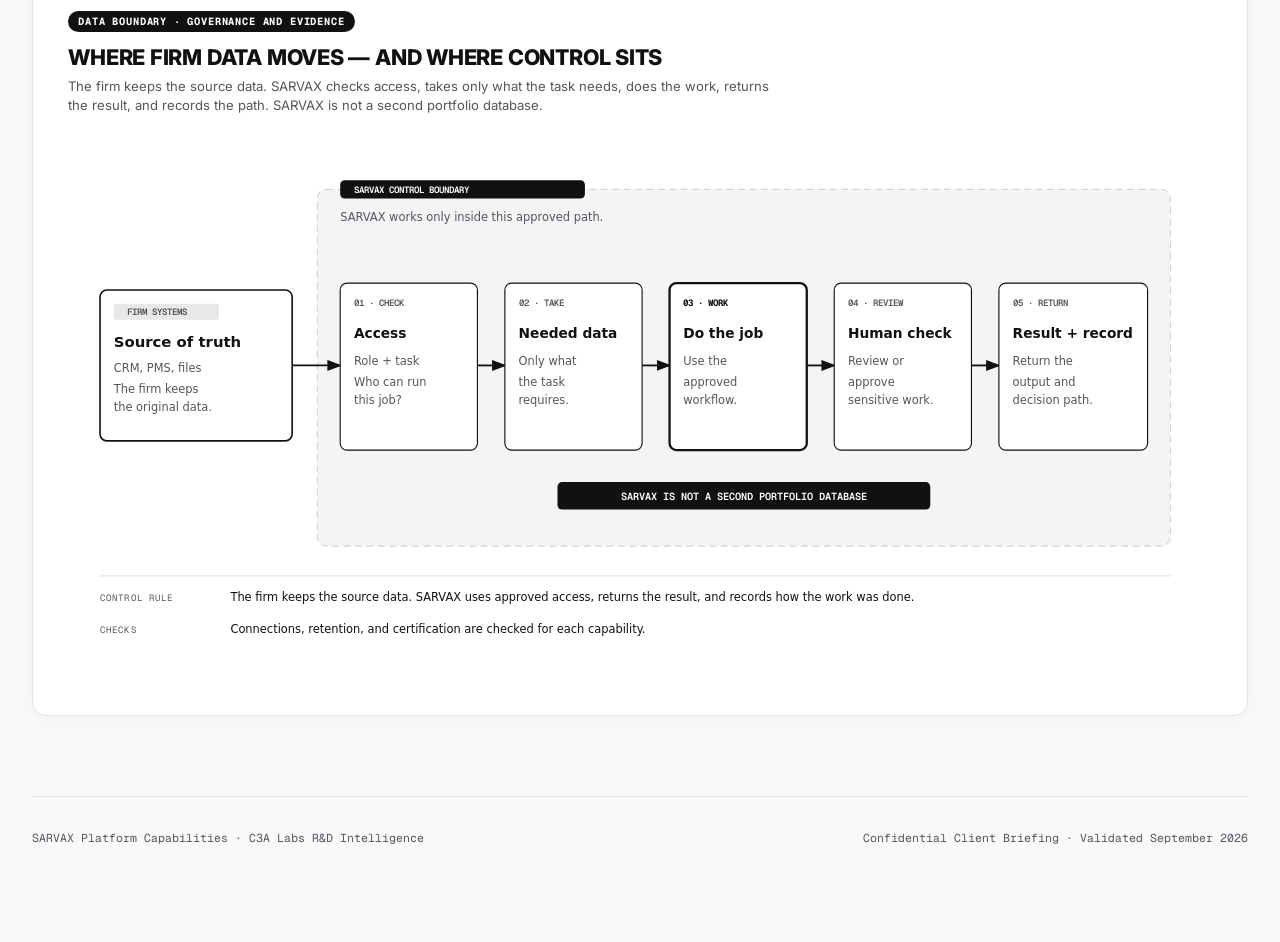
==== commit 98daff64: "Publish clean GitHub Pages package" ====
--- a/source/sarvax-capabilities-brief.html
+++ b/source/sarvax-capabilities-brief.html
@@ -3,7 +3,7 @@
 <head>
   <meta charset="utf-8">
   <meta name="viewport" content="width=device-width, initial-scale=1">
-  <title>SARVAX Executive Pitch Deck · Platform Capabilities &amp; Operating Model</title>
+  <title>SARVAX Executive Pitch Deck · Platform Capabilities</title>
   <link rel="preconnect" href="https://fonts.googleapis.com">
   <link rel="preconnect" href="https://fonts.gstatic.com" crossorigin>
   <link href="https://fonts.googleapis.com/css2?family=Inter:wght@300;400;500;600;700&family=Geist+Mono:wght@400;500;600;700&display=swap" rel="stylesheet">
@@ -151,25 +151,19 @@
     }
     .nav-center-links::-webkit-scrollbar { display: none; }
 
-    /* --- 8-CARD EXECUTIVE STORY (3-CARD READING RHYTHM) --- */
+    /* --- 8-CARD EXECUTIVE STORY (4 × 4 READING RHYTHM) --- */
     .executive-8-grid {
       display: grid;
-      grid-template-columns: repeat(3, minmax(0, 1fr));
+      grid-template-columns: repeat(4, minmax(0, 1fr));
       gap: 1.5rem;
       margin-bottom: 3.5rem;
     }
-    .executive-8-grid .deck-slide-card:nth-child(7) {
-      grid-column: 1 / 2;
-    }
     .executive-8-grid .deck-slide-card {
       min-height: 520px;
     }
-    @media (max-width: 1080px) {
+    @media (max-width: 1240px) {
       .executive-8-grid {
-        grid-template-columns: repeat(2, 1fr);
-      }
-      .executive-8-grid .deck-slide-card:nth-child(7) {
-        grid-column: auto;
+        grid-template-columns: repeat(2, minmax(0, 1fr));
       }
     }
     @media (max-width: 680px) {
@@ -538,6 +532,109 @@
       height: auto;
       display: block;
       min-width: 760px;
+    }
+    .security-flow-mobile {
+      display: none;
+    }
+    @media (max-width: 680px) {
+      .diagram-canvas {
+        overflow: visible;
+      }
+      .diagram-canvas > svg {
+        display: none;
+      }
+      .security-flow-mobile {
+        display: grid;
+        gap: 0.55rem;
+        padding: 0.25rem 0.75rem 0;
+      }
+      .security-flow-mobile-source,
+      .security-flow-mobile-step {
+        background: #FFFFFF;
+        border: 1px solid var(--ink);
+        border-radius: 6px;
+        padding: 0.8rem;
+      }
+      .security-flow-mobile-source {
+        border-width: 1.5px;
+      }
+      .security-flow-mobile-boundary {
+        display: grid;
+        gap: 0.55rem;
+        padding: 0.8rem;
+        background: #F3F4F6;
+        border: 1px dashed #D1D5DB;
+        border-radius: 8px;
+      }
+      .security-flow-mobile-boundary-label,
+      .security-flow-mobile-kicker,
+      .security-flow-mobile-note-label {
+        font-family: var(--font-mono);
+        font-size: 0.62rem;
+        letter-spacing: 0.08em;
+        text-transform: uppercase;
+      }
+      .security-flow-mobile-boundary-label {
+        display: inline-block;
+        width: fit-content;
+        padding: 0.28rem 0.45rem;
+        color: #FFFFFF;
+        background: #111111;
+        border-radius: 4px;
+      }
+      .security-flow-mobile-intro,
+      .security-flow-mobile-copy {
+        margin: 0;
+        color: var(--ink-muted);
+        font-size: 0.78rem;
+        line-height: 1.45;
+      }
+      .security-flow-mobile-title {
+        margin: 0.35rem 0 0;
+        color: var(--ink);
+        font-size: 0.95rem;
+        font-weight: 700;
+      }
+      .security-flow-mobile-kicker {
+        color: var(--ink-muted);
+      }
+      .security-flow-mobile-arrow {
+        color: var(--ink);
+        font-family: var(--font-mono);
+        font-size: 1rem;
+        line-height: 1;
+        text-align: center;
+      }
+      .security-flow-mobile-rule {
+        margin: 0;
+        padding: 0.7rem;
+        color: #FFFFFF;
+        background: #111111;
+        border-radius: 4px;
+        font-family: var(--font-mono);
+        font-size: 0.62rem;
+        line-height: 1.4;
+        text-align: center;
+      }
+      .security-flow-mobile-notes {
+        display: grid;
+        gap: 0.65rem;
+        padding: 0.5rem 0.15rem 0;
+      }
+      .security-flow-mobile-note {
+        display: grid;
+        grid-template-columns: 5.2rem 1fr;
+        gap: 0.7rem;
+        align-items: start;
+      }
+      .security-flow-mobile-note-label {
+        color: var(--ink-muted);
+      }
+      .security-flow-mobile-note-copy {
+        color: var(--ink);
+        font-size: 0.78rem;
+        line-height: 1.45;
+      }
     }
 
     /* --- INTERACTIVE CAPABILITY INSPECTOR SECTION --- */
@@ -1639,7 +1736,6 @@
       </a>
       <nav class="nav-center-links">
         <a href="#deck-overview" class="nav-link">Executive Pitch Deck</a>
-        <a href="#architecture-schematics" class="nav-link">Operating Model</a>
         <a href="#wealthtech-pipeline" class="nav-link">Wealth Management</a>
         <a href="#agent-catalogue" class="nav-link">Agent Catalogue</a>
         <a href="#interactive-inspector" class="nav-link">39 Capabilities</a>
@@ -2099,19 +2195,17 @@
 </div>
     </section>
 
-    <!-- SECTION 4: 39 CAPABILITY MODULES (INTERACTIVE INSPECTOR) -->    </section>
-
     <!-- SECTION 4: 39 CAPABILITY MODULES (INTERACTIVE INSPECTOR) -->
     <section class="interactive-explorer-section" id="interactive-inspector">
       <div class="deck-section-title-wrap">
         <div>
-          <h2 class="deck-section-title">All 39 Capabilities</h2>
-          <p class="deck-section-sub">A clear map of the work SARVAX can support for a wealth-management firm—what it does, why it matters, how it is used, and where it stands today.</p>
+          <h2 class="deck-section-title">39 Curated Platform Capabilities</h2>
+          <p class="deck-section-sub">A curated map of the work SARVAX can support for a wealth-management firm—what it does, why it matters, how it is used, and where each capability stands in this catalogue. The separate roadmap covers delivery across platform and business workstreams.</p>
           <div class="dir-stats">
-            <span class="dir-stat"><b>39</b> Capabilities</span>
+            <span class="dir-stat"><b>39</b> Curated capabilities</span>
             <span class="dir-stat stat-live"><b>29</b> Catalogued as Live</span>
             <span class="dir-stat stat-dev"><b>10</b> In Development / Roadmap</span>
-            <span class="dir-stat src">Source of truth · Usecase Tracker</span>
+            <span class="dir-stat src">Scope · Curated catalogue · Delivery status on Product Roadmap</span>
           </div>
         </div>
         <span class="nav-pill">39 CAPABILITY DIRECTORY</span>
@@ -7848,34 +7942,144 @@
 
       <!-- INFOGRAPHIC 5 -->
       <div class="diagram-wrap" id="diag-security-boundary">
-<div class="diagram-header">
-<div class="diagram-badge">Data boundary · Governance and evidence</div>
-<h3 class="diagram-title">Where firm data moves — and where control sits</h3>
-<p class="diagram-subtitle">The platform connects to firm systems through permissions, performs the requested work, and records the decision path without becoming a second portfolio database.</p>
-</div>
-<div class="diagram-canvas">
-<svg aria-labelledby="security-v2-title security-v2-desc" role="img" viewBox="0 0 1000 376" xmlns="http://www.w3.org/2000/svg">
-<title id="security-v2-title">SARVAX data boundary and governance flow</title>
-<desc id="security-v2-desc">Four-stage data boundary showing firm systems, permission gate, bounded task execution, and an evidence record for approved outputs.</desc>
-<defs><marker id="security-v2-arrow" markerHeight="6" markerWidth="8" orient="auto" refX="7" refY="3"><polygon fill="#111111" points="0 0, 8 3, 0 6"/></marker></defs>
-<rect width="100%" height="100%" fill="#FFFFFF"/>
-<!-- Boundary -->
-<rect x="292" y="32" width="672" height="248" rx="8" fill="#F3F4F6" stroke="#D1D5DB" stroke-dasharray="6 4"/><rect x="308" y="24" width="188" height="16" rx="4" fill="#111111"/><text fill="#FFFFFF" font-family="'Geist Mono', monospace" font-size="8" font-weight="600" x="320" y="35">SARVAX CONTROL BOUNDARY</text>
-<!-- Connectors -->
-<path d="M252 156 H292" fill="none" marker-end="url(#security-v2-arrow)" stroke="#111111" stroke-width="1.6"/>
-<path d="M504 156 H540 Q548 156 548 148 V120 Q548 112 556 112 H588" fill="none" marker-end="url(#security-v2-arrow)" stroke="#111111" stroke-width="1.6"/>
-<path d="M756 112 H792 Q800 112 800 120 V156 Q800 164 808 164 H840" fill="none" marker-end="url(#security-v2-arrow)" stroke="#111111" stroke-width="1.6"/>
-<path d="M756 200 H792 Q800 200 800 208 V236 Q800 244 808 244 H840" fill="none" marker-end="url(#security-v2-arrow)" stroke="#7A7D83" stroke-dasharray="5 4" stroke-width="1.4"/>
-<rect x="256" y="136" width="64" height="14" rx="2" fill="#FFFFFF" stroke="#D1D5DB"/><text fill="#111111" font-family="'Geist Mono', monospace" font-size="8" font-weight="600" x="288" y="146" text-anchor="middle">PERMISSION</text><rect x="512" y="88" width="52" height="14" rx="2" fill="#FFFFFF" stroke="#D1D5DB"/><text fill="#111111" font-family="'Geist Mono', monospace" font-size="8" font-weight="600" x="538" y="98" text-anchor="middle">FETCH</text><rect x="780" y="88" width="64" height="14" rx="2" fill="#FFFFFF" stroke="#D1D5DB"/><text fill="#111111" font-family="'Geist Mono', monospace" font-size="8" font-weight="600" x="812" y="98" text-anchor="middle">OUTPUT</text><rect x="780" y="220" width="72" height="14" rx="2" fill="#FFFFFF" stroke="#D1D5DB"/><text fill="#55565A" font-family="'Geist Mono', monospace" font-size="8" font-weight="600" x="816" y="230" text-anchor="middle">EVIDENCE</text>
-<!-- Nodes -->
-<rect x="36" y="104" width="216" height="104" rx="6" fill="#FFFFFF" stroke="#111111"/><rect x="48" y="116" width="80" height="14" rx="2" fill="#E8E8E8"/><text fill="#55565A" font-family="'Geist Mono', monospace" font-size="8" font-weight="600" x="60" y="126">FIRM SYSTEMS</text><text fill="#111111" font-family="system-ui, sans-serif" font-size="14" font-weight="600" x="48" y="150">CRM, PMS, files, messages</text><text fill="#55565A" font-family="system-ui, sans-serif" font-size="10" x="48" y="170">The firm remains the source of truth.</text><text fill="#55565A" font-family="system-ui, sans-serif" font-size="10" x="48" y="188">Access is task- and role-scoped.</text>
-<rect x="300" y="104" width="204" height="104" rx="6" fill="#FFFFFF" stroke="#111111"/><rect x="312" y="116" width="72" height="14" rx="2" fill="#E8E8E8"/><text fill="#55565A" font-family="'Geist Mono', monospace" font-size="8" font-weight="600" x="324" y="126">ACCESS GATE</text><text fill="#111111" font-family="system-ui, sans-serif" font-size="14" font-weight="600" x="312" y="150">Identity + permissions</text><text fill="#55565A" font-family="system-ui, sans-serif" font-size="10" x="312" y="170">who can run what, for whom,</text><text fill="#55565A" font-family="system-ui, sans-serif" font-size="10" x="312" y="188">and with which connection.</text>
-<rect x="588" y="68" width="168" height="112" rx="6" fill="#FFFFFF" stroke="#111111" stroke-width="2"/><rect x="600" y="80" width="72" height="14" rx="2" fill="#E8E8E8"/><text fill="#111111" font-family="'Geist Mono', monospace" font-size="8" font-weight="700" x="612" y="90">LIVE WORK</text><text fill="#111111" font-family="system-ui, sans-serif" font-size="14" font-weight="600" x="600" y="116">Bounded execution</text><text fill="#55565A" font-family="system-ui, sans-serif" font-size="10" x="600" y="136">fetch only what the task</text><text fill="#55565A" font-family="system-ui, sans-serif" font-size="10" x="600" y="152">needs; apply workflow rules.</text><text fill="#55565A" font-family="'Geist Mono', monospace" font-size="8" font-weight="600" x="600" y="170">NOT A SECOND PORTFOLIO DB</text>
-<rect x="840" y="136" width="124" height="112" rx="6" fill="#FFFFFF" stroke="#111111"/><rect x="852" y="148" width="60" height="14" rx="2" fill="#E8E8E8"/><text fill="#55565A" font-family="'Geist Mono', monospace" font-size="8" font-weight="600" x="864" y="158">RECORD</text><text fill="#111111" font-family="system-ui, sans-serif" font-size="14" font-weight="600" x="852" y="184">Evidence trail</text><text fill="#55565A" font-family="system-ui, sans-serif" font-size="10" x="852" y="204">run, inputs, checks,</text><text fill="#55565A" font-family="system-ui, sans-serif" font-size="10" x="852" y="220">approval, output.</text>
-<line stroke="#E2E4E8" x1="36" x2="964" y1="312" y2="312"/><text fill="#55565A" font-family="'Geist Mono', monospace" font-size="8" letter-spacing="0.12em" x="40" y="332">EVIDENCE BOUNDARY</text><text fill="#111111" font-family="system-ui, sans-serif" font-size="10" x="180" y="332">The diagram explains the intended control path; connector availability, retention, and certification remain capability-specific checks.</text><text fill="#55565A" font-family="system-ui, sans-serif" font-size="10" x="180" y="352">The record supports review and readiness work; it does not by itself claim a completed SOC 2 certification.</text>
-</svg>
-</div>
-</div>
+        <div class="diagram-header">
+          <div class="diagram-badge">Data boundary · Governance and evidence</div>
+          <h3 class="diagram-title">Where firm data moves — and where control sits</h3>
+          <p class="diagram-subtitle">The firm keeps the source data. SARVAX checks access, takes only what the task needs, does the work, returns the result, and records the path. SARVAX is not a second portfolio database.</p>
+        </div>
+        <div class="diagram-canvas">
+          <svg aria-labelledby="security-v3-title security-v3-desc" role="img" viewBox="0 0 1000 478" xmlns="http://www.w3.org/2000/svg">
+            <title id="security-v3-title">Simple SARVAX data boundary flow</title>
+            <desc id="security-v3-desc">Firm systems connect to SARVAX through an access check. SARVAX takes only the information needed for the task, does the work, supports human review, returns the result, and records the evidence.</desc>
+            <defs>
+              <marker id="security-v3-arrow" markerHeight="6" markerWidth="8" orient="auto" refX="7" refY="3">
+                <polygon fill="#111111" points="0 0, 8 3, 0 6"/>
+              </marker>
+            </defs>
+            <rect width="100%" height="100%" fill="#FFFFFF"/>
+
+            <!-- The firm remains outside the SARVAX work boundary. -->
+            <rect x="218" y="44" width="746" height="312" rx="8" fill="#F3F4F6" stroke="#D1D5DB" stroke-dasharray="6 4"/>
+            <rect x="238" y="36" width="214" height="16" rx="4" fill="#111111"/>
+            <text fill="#FFFFFF" font-family="'Geist Mono', monospace" font-size="8" font-weight="600" x="250" y="47">SARVAX CONTROL BOUNDARY</text>
+            <text fill="#55565A" font-family="system-ui, sans-serif" font-size="10" x="238" y="72">SARVAX works only inside this approved path.</text>
+
+            <!-- Flow arrows: source → check → take → work → review → record. -->
+            <path d="M196 198 H238" fill="none" marker-end="url(#security-v3-arrow)" stroke="#111111" stroke-width="1.6"/>
+            <path d="M358 198 H382" fill="none" marker-end="url(#security-v3-arrow)" stroke="#111111" stroke-width="1.6"/>
+            <path d="M502 198 H526" fill="none" marker-end="url(#security-v3-arrow)" stroke="#111111" stroke-width="1.6"/>
+            <path d="M646 198 H670" fill="none" marker-end="url(#security-v3-arrow)" stroke="#111111" stroke-width="1.6"/>
+            <path d="M790 198 H814" fill="none" marker-end="url(#security-v3-arrow)" stroke="#111111" stroke-width="1.6"/>
+
+            <!-- Firm source of truth. -->
+            <rect x="28" y="132" width="168" height="132" rx="6" fill="#FFFFFF" stroke="#111111" stroke-width="1.4"/>
+            <rect x="40" y="144" width="92" height="14" rx="2" fill="#E8E8E8"/>
+            <text fill="#55565A" font-family="'Geist Mono', monospace" font-size="8" font-weight="600" x="52" y="154">FIRM SYSTEMS</text>
+            <text fill="#111111" font-family="system-ui, sans-serif" font-size="13" font-weight="700" x="40" y="182">Source of truth</text>
+            <text fill="#55565A" font-family="system-ui, sans-serif" font-size="10" x="40" y="204">CRM, PMS, files</text>
+            <text fill="#55565A" font-family="system-ui, sans-serif" font-size="10" x="40" y="222">The firm keeps</text>
+            <text fill="#55565A" font-family="system-ui, sans-serif" font-size="10" x="40" y="238">the original data.</text>
+
+            <!-- SARVAX flow steps. -->
+            <rect x="238" y="126" width="120" height="146" rx="6" fill="#FFFFFF" stroke="#111111"/>
+            <text fill="#55565A" font-family="'Geist Mono', monospace" font-size="8" font-weight="600" x="250" y="146">01 · CHECK</text>
+            <text fill="#111111" font-family="system-ui, sans-serif" font-size="12" font-weight="700" x="250" y="174">Access</text>
+            <text fill="#55565A" font-family="system-ui, sans-serif" font-size="10" x="250" y="198">Role + task</text>
+            <text fill="#55565A" font-family="system-ui, sans-serif" font-size="10" x="250" y="216">Who can run</text>
+            <text fill="#55565A" font-family="system-ui, sans-serif" font-size="10" x="250" y="232">this job?</text>
+
+            <rect x="382" y="126" width="120" height="146" rx="6" fill="#FFFFFF" stroke="#111111"/>
+            <text fill="#55565A" font-family="'Geist Mono', monospace" font-size="8" font-weight="600" x="394" y="146">02 · TAKE</text>
+            <text fill="#111111" font-family="system-ui, sans-serif" font-size="12" font-weight="700" x="394" y="174">Needed data</text>
+            <text fill="#55565A" font-family="system-ui, sans-serif" font-size="10" x="394" y="198">Only what</text>
+            <text fill="#55565A" font-family="system-ui, sans-serif" font-size="10" x="394" y="216">the task</text>
+            <text fill="#55565A" font-family="system-ui, sans-serif" font-size="10" x="394" y="232">requires.</text>
+
+            <rect x="526" y="126" width="120" height="146" rx="6" fill="#FFFFFF" stroke="#111111" stroke-width="2"/>
+            <text fill="#111111" font-family="'Geist Mono', monospace" font-size="8" font-weight="700" x="538" y="146">03 · WORK</text>
+            <text fill="#111111" font-family="system-ui, sans-serif" font-size="12" font-weight="700" x="538" y="174">Do the job</text>
+            <text fill="#55565A" font-family="system-ui, sans-serif" font-size="10" x="538" y="198">Use the</text>
+            <text fill="#55565A" font-family="system-ui, sans-serif" font-size="10" x="538" y="216">approved</text>
+            <text fill="#55565A" font-family="system-ui, sans-serif" font-size="10" x="538" y="232">workflow.</text>
+
+            <rect x="670" y="126" width="120" height="146" rx="6" fill="#FFFFFF" stroke="#111111"/>
+            <text fill="#55565A" font-family="'Geist Mono', monospace" font-size="8" font-weight="600" x="682" y="146">04 · REVIEW</text>
+            <text fill="#111111" font-family="system-ui, sans-serif" font-size="12" font-weight="700" x="682" y="174">Human check</text>
+            <text fill="#55565A" font-family="system-ui, sans-serif" font-size="10" x="682" y="198">Review or</text>
+            <text fill="#55565A" font-family="system-ui, sans-serif" font-size="10" x="682" y="216">approve</text>
+            <text fill="#55565A" font-family="system-ui, sans-serif" font-size="10" x="682" y="232">sensitive work.</text>
+
+            <rect x="814" y="126" width="130" height="146" rx="6" fill="#FFFFFF" stroke="#111111"/>
+            <text fill="#55565A" font-family="'Geist Mono', monospace" font-size="8" font-weight="600" x="826" y="146">05 · RETURN</text>
+            <text fill="#111111" font-family="system-ui, sans-serif" font-size="12" font-weight="700" x="826" y="174">Result + record</text>
+            <text fill="#55565A" font-family="system-ui, sans-serif" font-size="10" x="826" y="198">Return the</text>
+            <text fill="#55565A" font-family="system-ui, sans-serif" font-size="10" x="826" y="216">output and</text>
+            <text fill="#55565A" font-family="system-ui, sans-serif" font-size="10" x="826" y="232">decision path.</text>
+
+            <rect x="428" y="300" width="326" height="24" rx="4" fill="#111111"/>
+            <text fill="#FFFFFF" font-family="'Geist Mono', monospace" font-size="9" font-weight="600" x="591" y="316" text-anchor="middle">SARVAX IS NOT A SECOND PORTFOLIO DATABASE</text>
+
+            <!-- Plain-English control notes. -->
+            <line stroke="#E2E4E8" x1="28" x2="964" y1="382" y2="382"/>
+            <text fill="#55565A" font-family="'Geist Mono', monospace" font-size="8" letter-spacing="0.12em" x="28" y="404">CONTROL RULE</text>
+            <text fill="#111111" font-family="system-ui, sans-serif" font-size="10" x="142" y="404">The firm keeps the source data. SARVAX uses approved access, returns the result, and records how the work was done.</text>
+            <text fill="#55565A" font-family="'Geist Mono', monospace" font-size="8" letter-spacing="0.12em" x="28" y="432">CHECKS</text>
+            <text fill="#111111" font-family="system-ui, sans-serif" font-size="10" x="142" y="432">Connections, retention, and certification are checked for each capability.</text>
+          </svg>
+          <div class="security-flow-mobile" aria-label="Mobile data boundary flow">
+            <div class="security-flow-mobile-source">
+              <div class="security-flow-mobile-kicker">Firm systems</div>
+              <h4 class="security-flow-mobile-title">Source of truth</h4>
+              <p class="security-flow-mobile-copy">CRM, PMS, and files stay with the firm. The firm keeps the original data.</p>
+            </div>
+            <div class="security-flow-mobile-arrow" aria-hidden="true">↓</div>
+            <div class="security-flow-mobile-boundary">
+              <div class="security-flow-mobile-boundary-label">SARVAX control boundary</div>
+              <p class="security-flow-mobile-intro">SARVAX works only inside this approved path.</p>
+              <div class="security-flow-mobile-step">
+                <div class="security-flow-mobile-kicker">01 · Check access</div>
+                <h4 class="security-flow-mobile-title">Who can run this job?</h4>
+                <p class="security-flow-mobile-copy">The role and the task are checked first.</p>
+              </div>
+              <div class="security-flow-mobile-arrow" aria-hidden="true">↓</div>
+              <div class="security-flow-mobile-step">
+                <div class="security-flow-mobile-kicker">02 · Take what is needed</div>
+                <h4 class="security-flow-mobile-title">Only the task data</h4>
+                <p class="security-flow-mobile-copy">SARVAX takes only the information required for the job.</p>
+              </div>
+              <div class="security-flow-mobile-arrow" aria-hidden="true">↓</div>
+              <div class="security-flow-mobile-step">
+                <div class="security-flow-mobile-kicker">03 · Do the work</div>
+                <h4 class="security-flow-mobile-title">Use the approved workflow</h4>
+                <p class="security-flow-mobile-copy">The requested work follows the agreed process.</p>
+              </div>
+              <div class="security-flow-mobile-arrow" aria-hidden="true">↓</div>
+              <div class="security-flow-mobile-step">
+                <div class="security-flow-mobile-kicker">04 · Human check</div>
+                <h4 class="security-flow-mobile-title">Review sensitive work</h4>
+                <p class="security-flow-mobile-copy">A person can review or approve the result where needed.</p>
+              </div>
+              <div class="security-flow-mobile-arrow" aria-hidden="true">↓</div>
+              <div class="security-flow-mobile-step">
+                <div class="security-flow-mobile-kicker">05 · Return and record</div>
+                <h4 class="security-flow-mobile-title">Result + decision path</h4>
+                <p class="security-flow-mobile-copy">The output is returned and the work path is recorded.</p>
+              </div>
+              <p class="security-flow-mobile-rule">SARVAX is not a second portfolio database.</p>
+            </div>
+            <div class="security-flow-mobile-notes">
+              <div class="security-flow-mobile-note">
+                <div class="security-flow-mobile-note-label">Control rule</div>
+                <div class="security-flow-mobile-note-copy">The firm keeps the source data. SARVAX uses approved access, returns the result, and records how the work was done.</div>
+              </div>
+              <div class="security-flow-mobile-note">
+                <div class="security-flow-mobile-note-label">Checks</div>
+                <div class="security-flow-mobile-note-copy">Connections, retention, and certification are checked for each capability.</div>
+              </div>
+            </div>
+          </div>
+        </div>
+      </div>
     </section>
 
     <!-- FOOTER -->
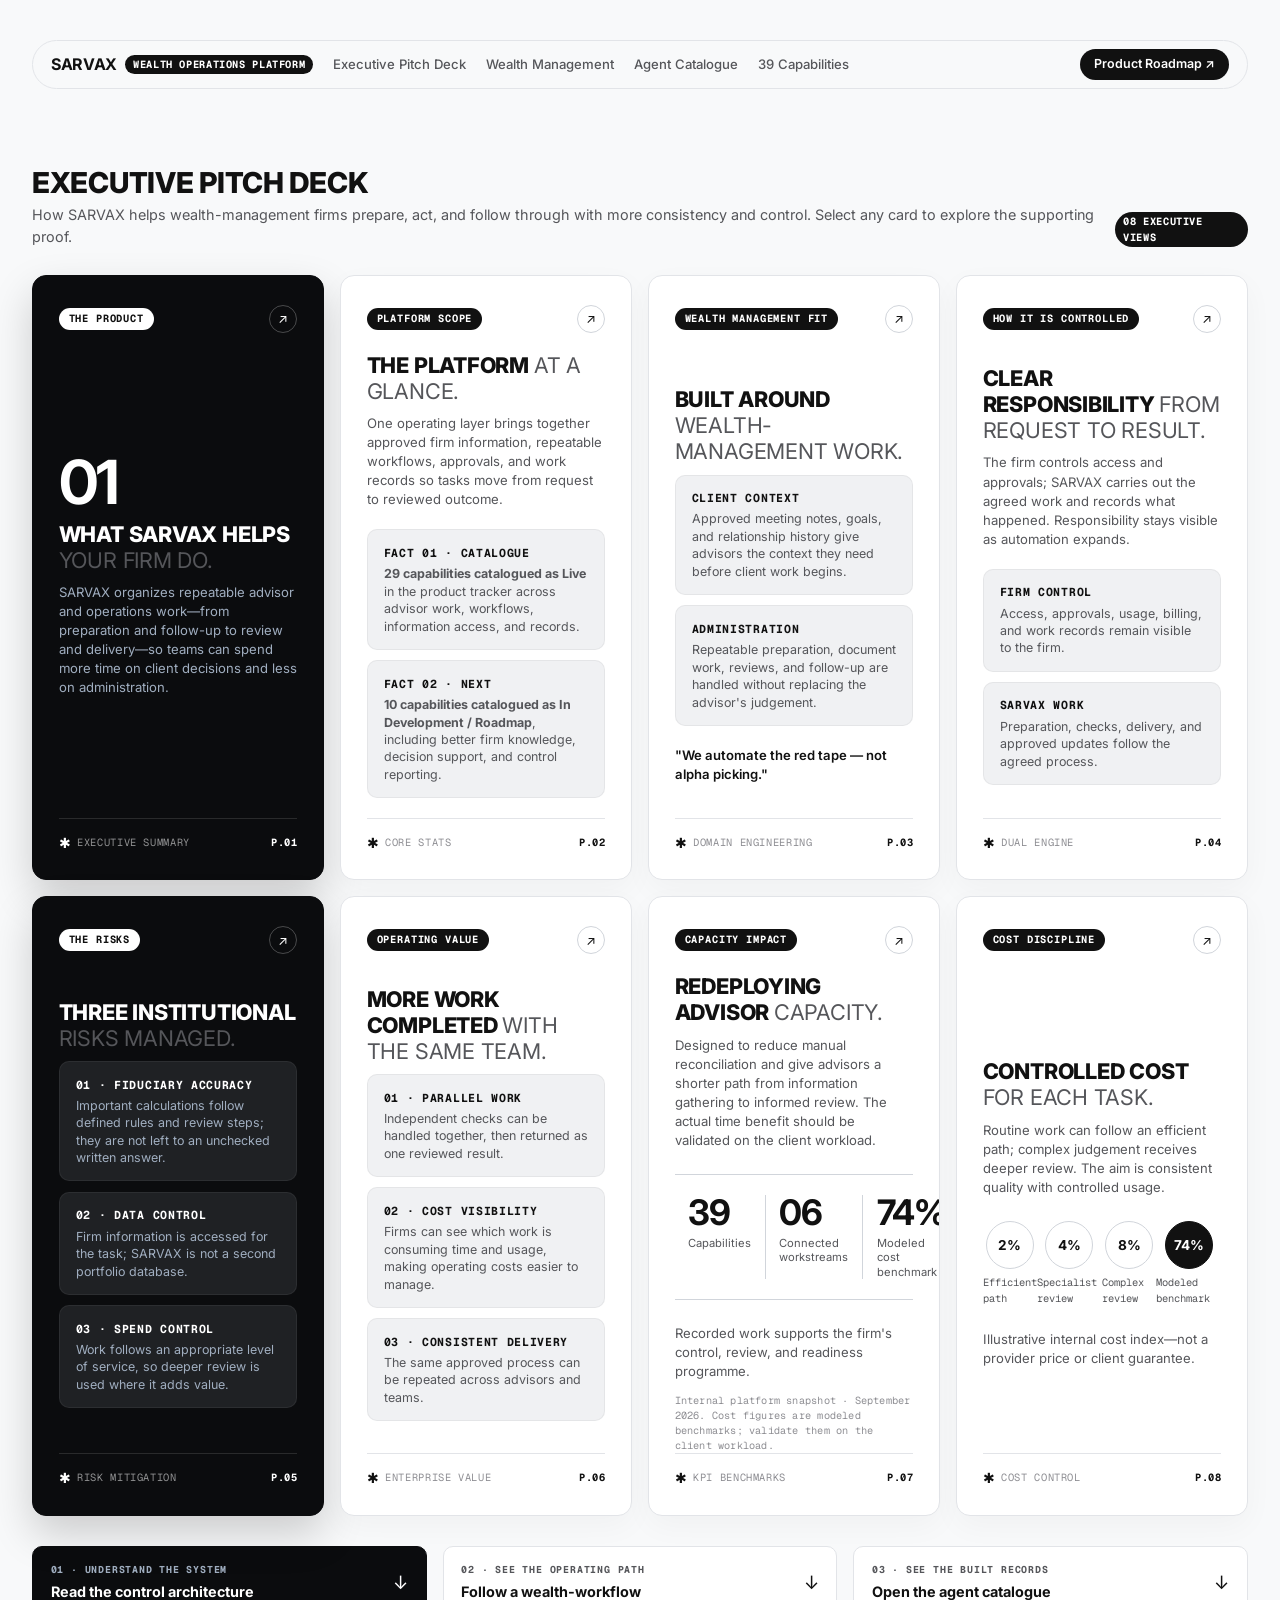
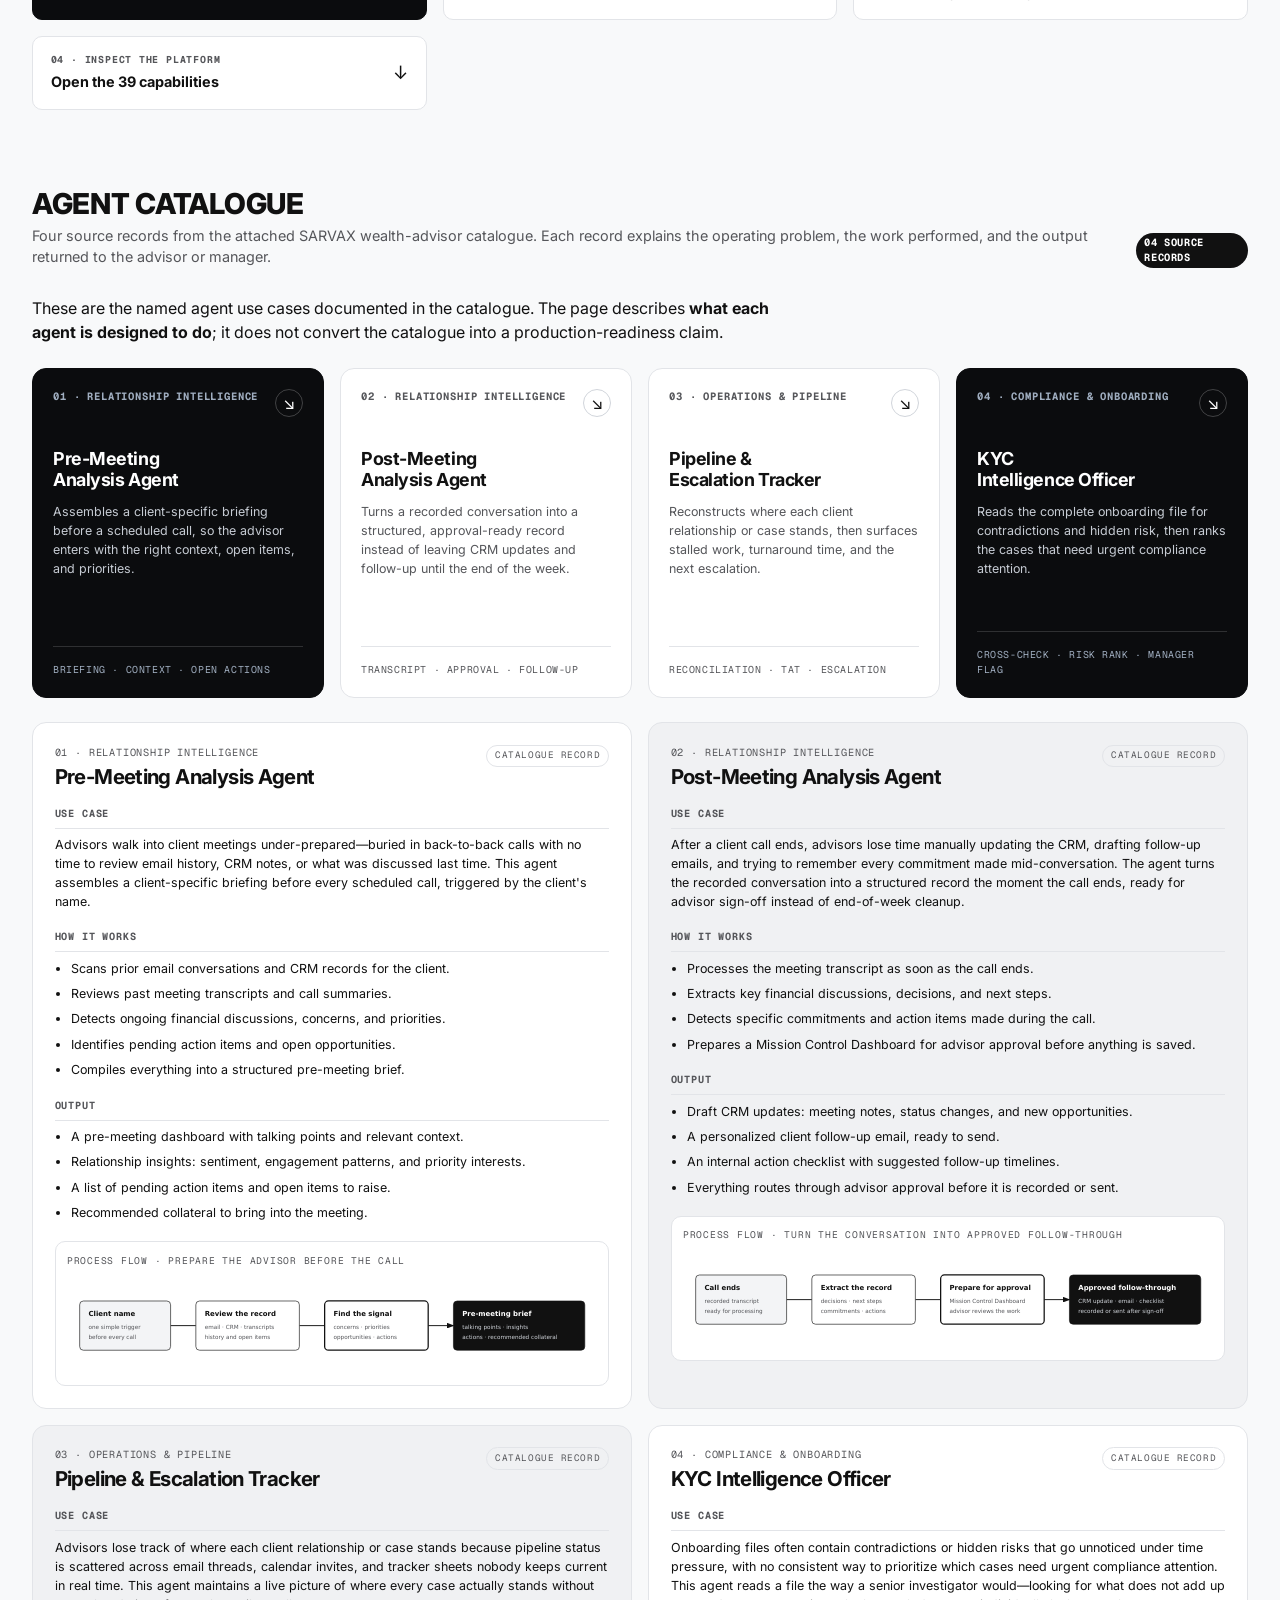
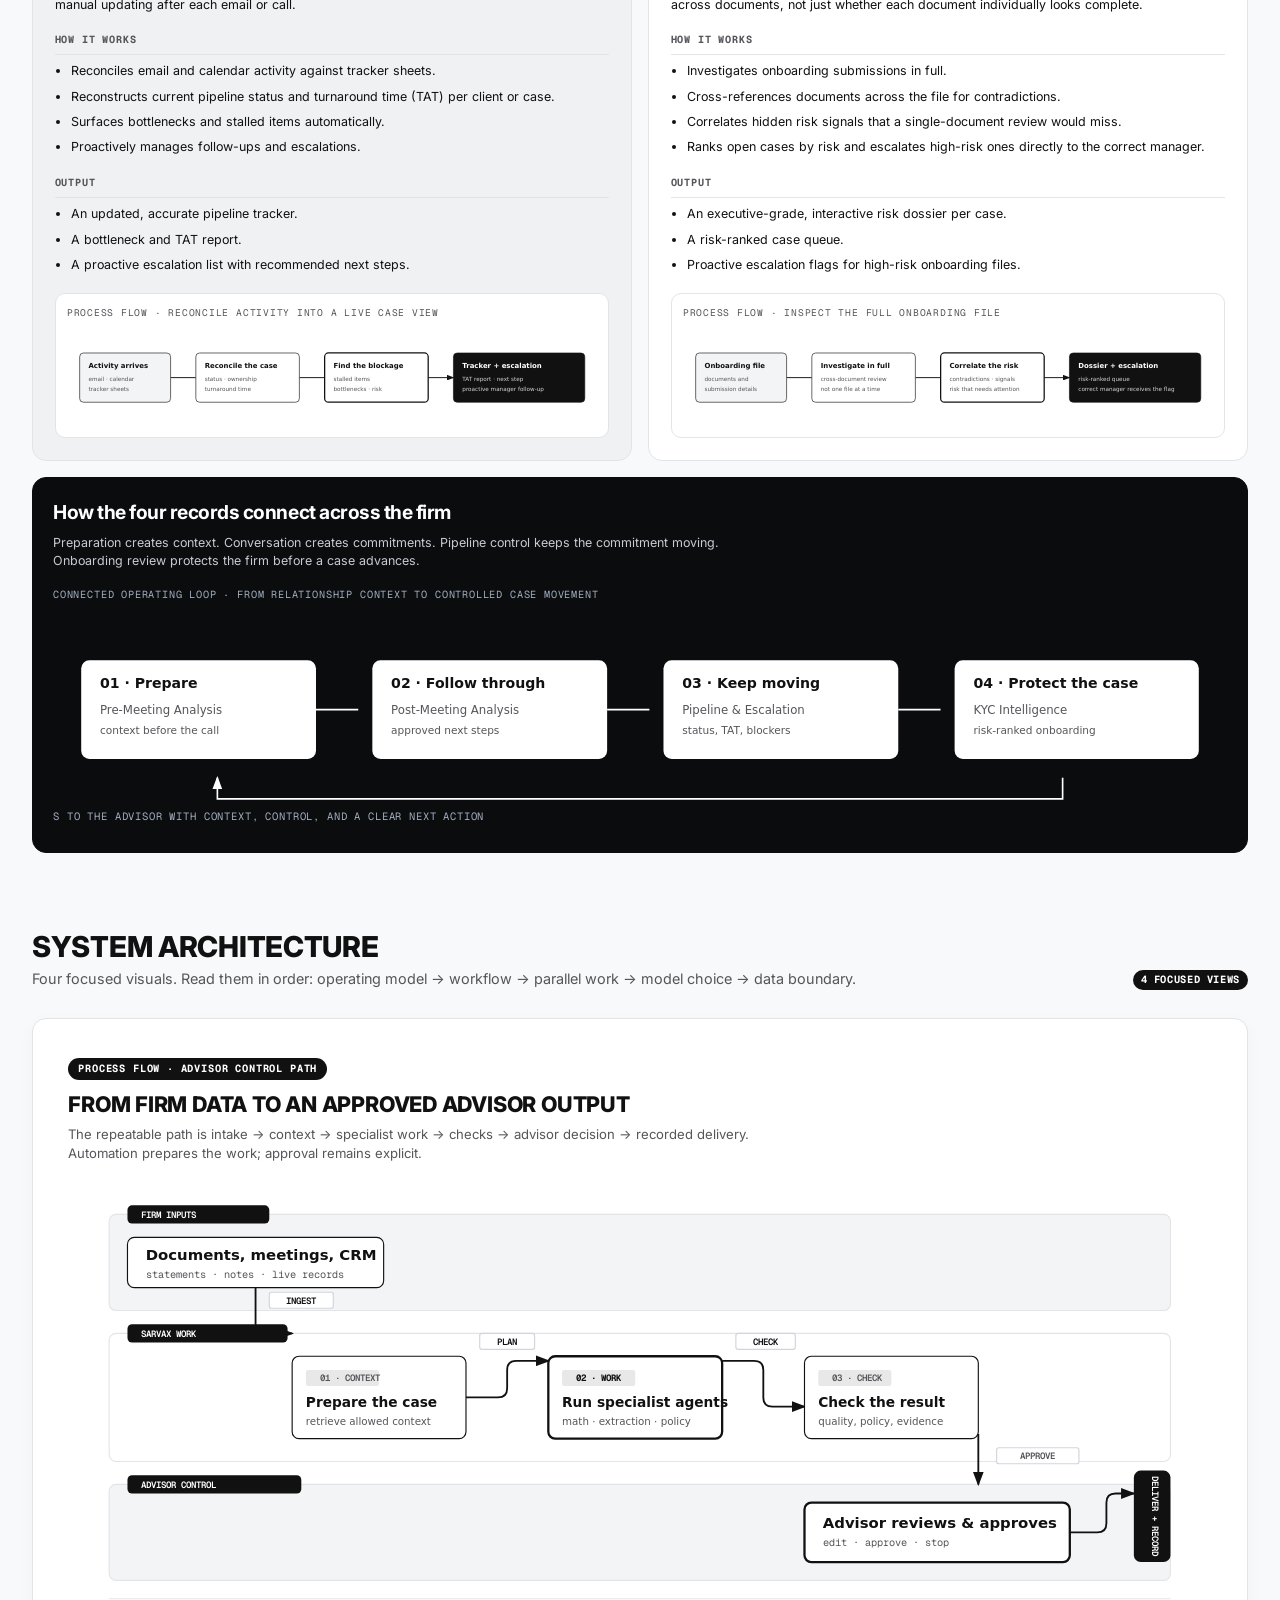
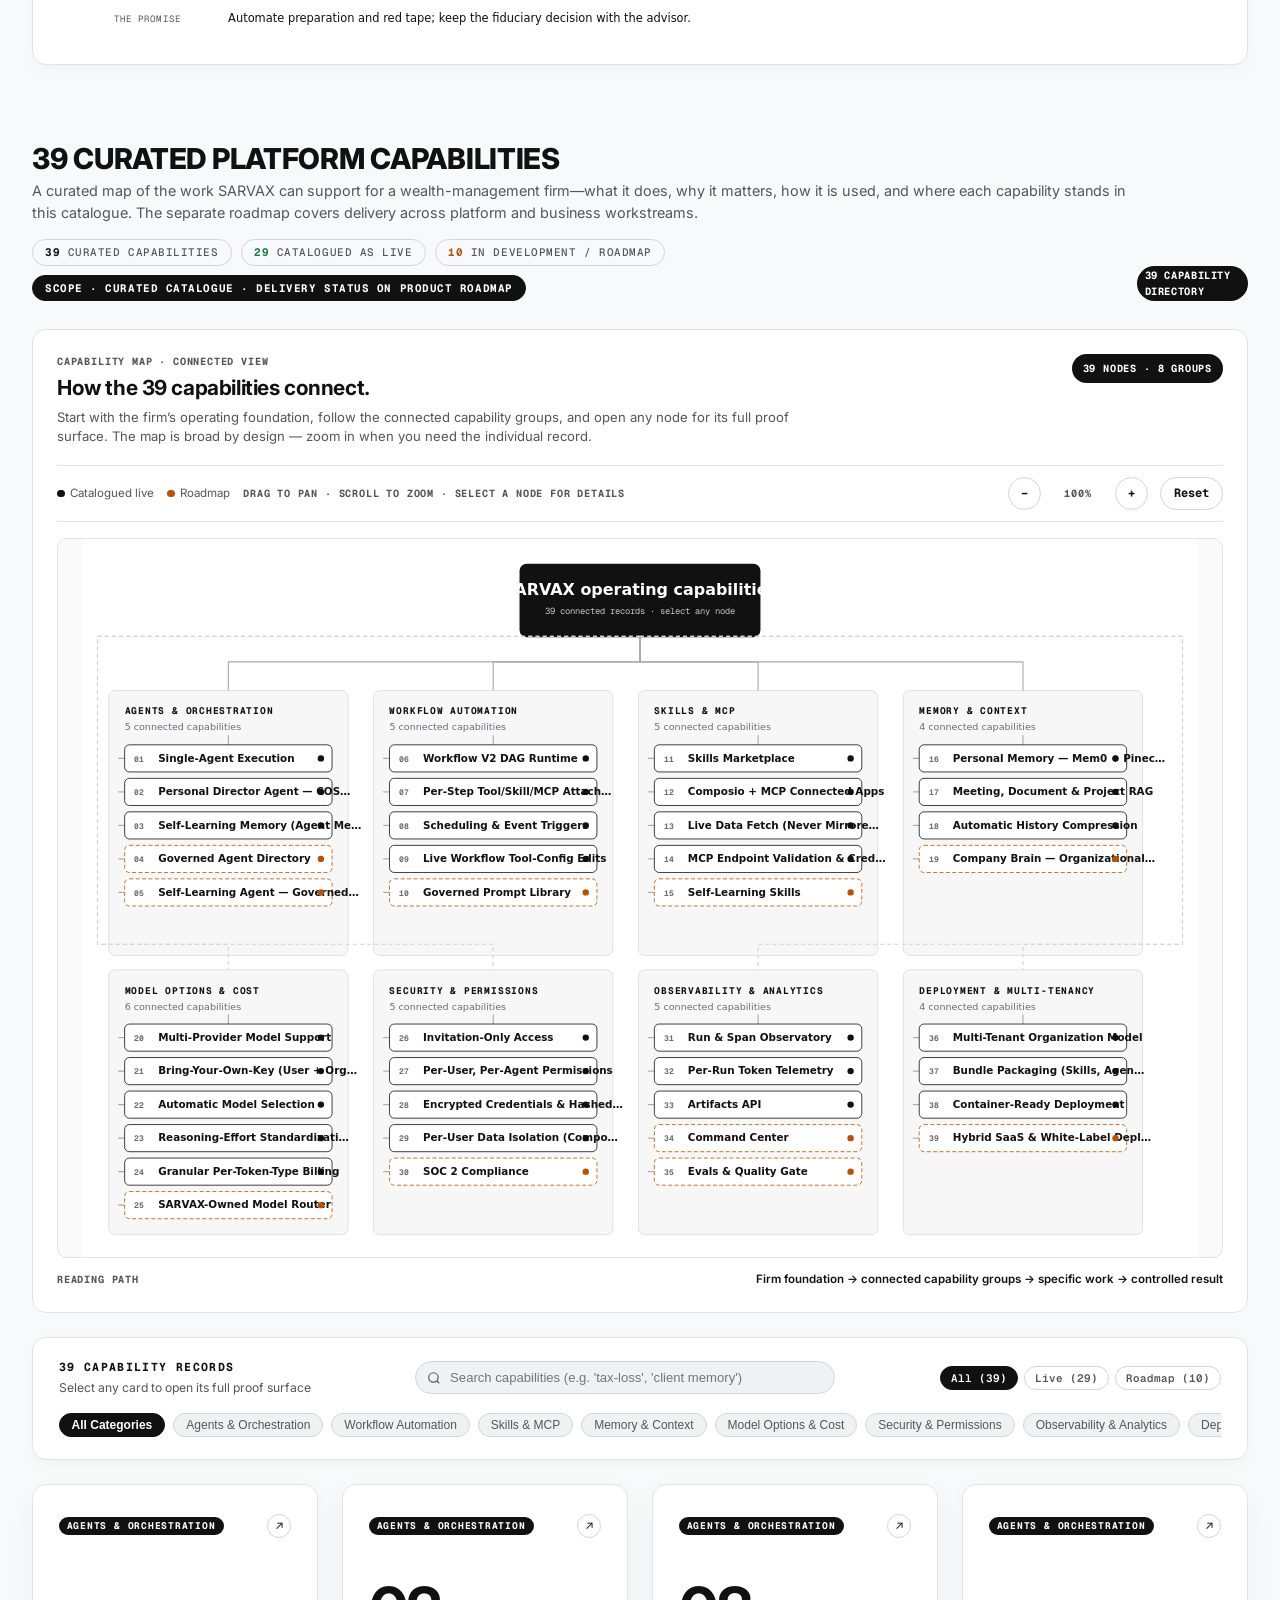
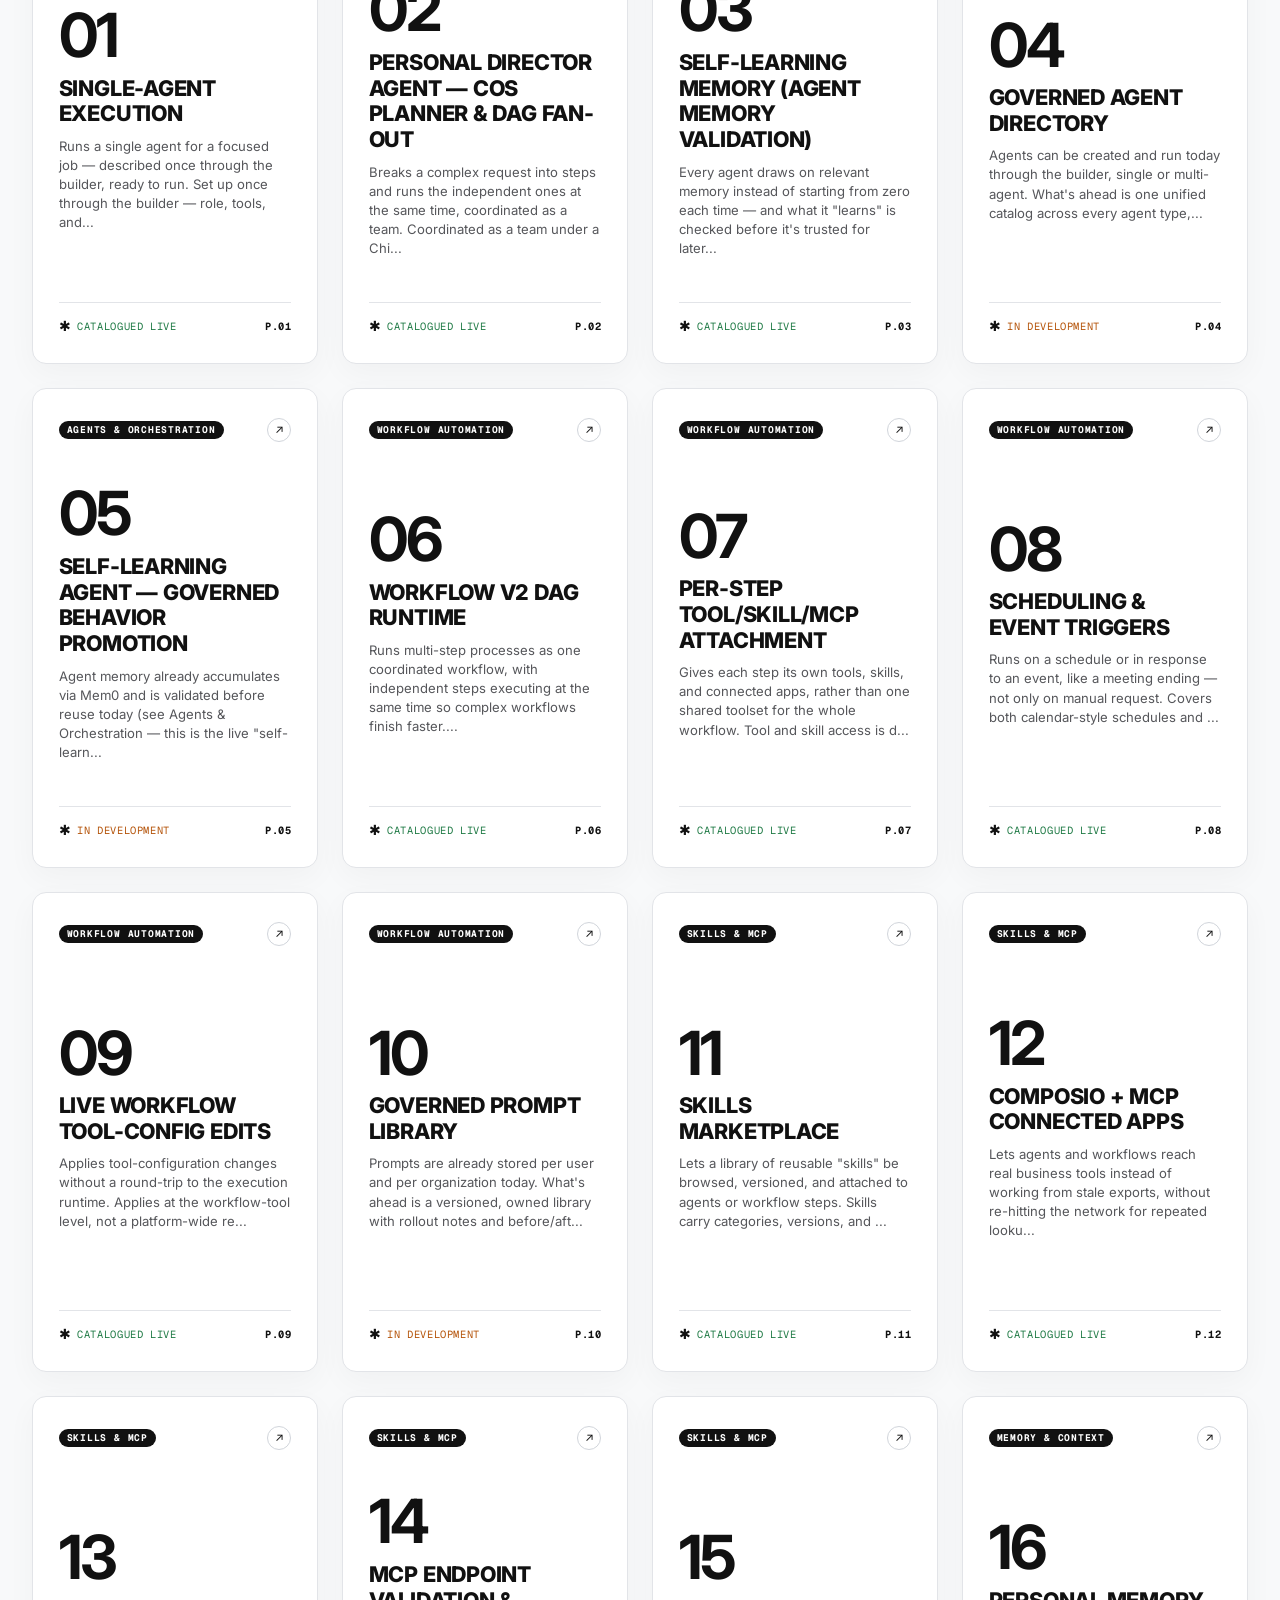
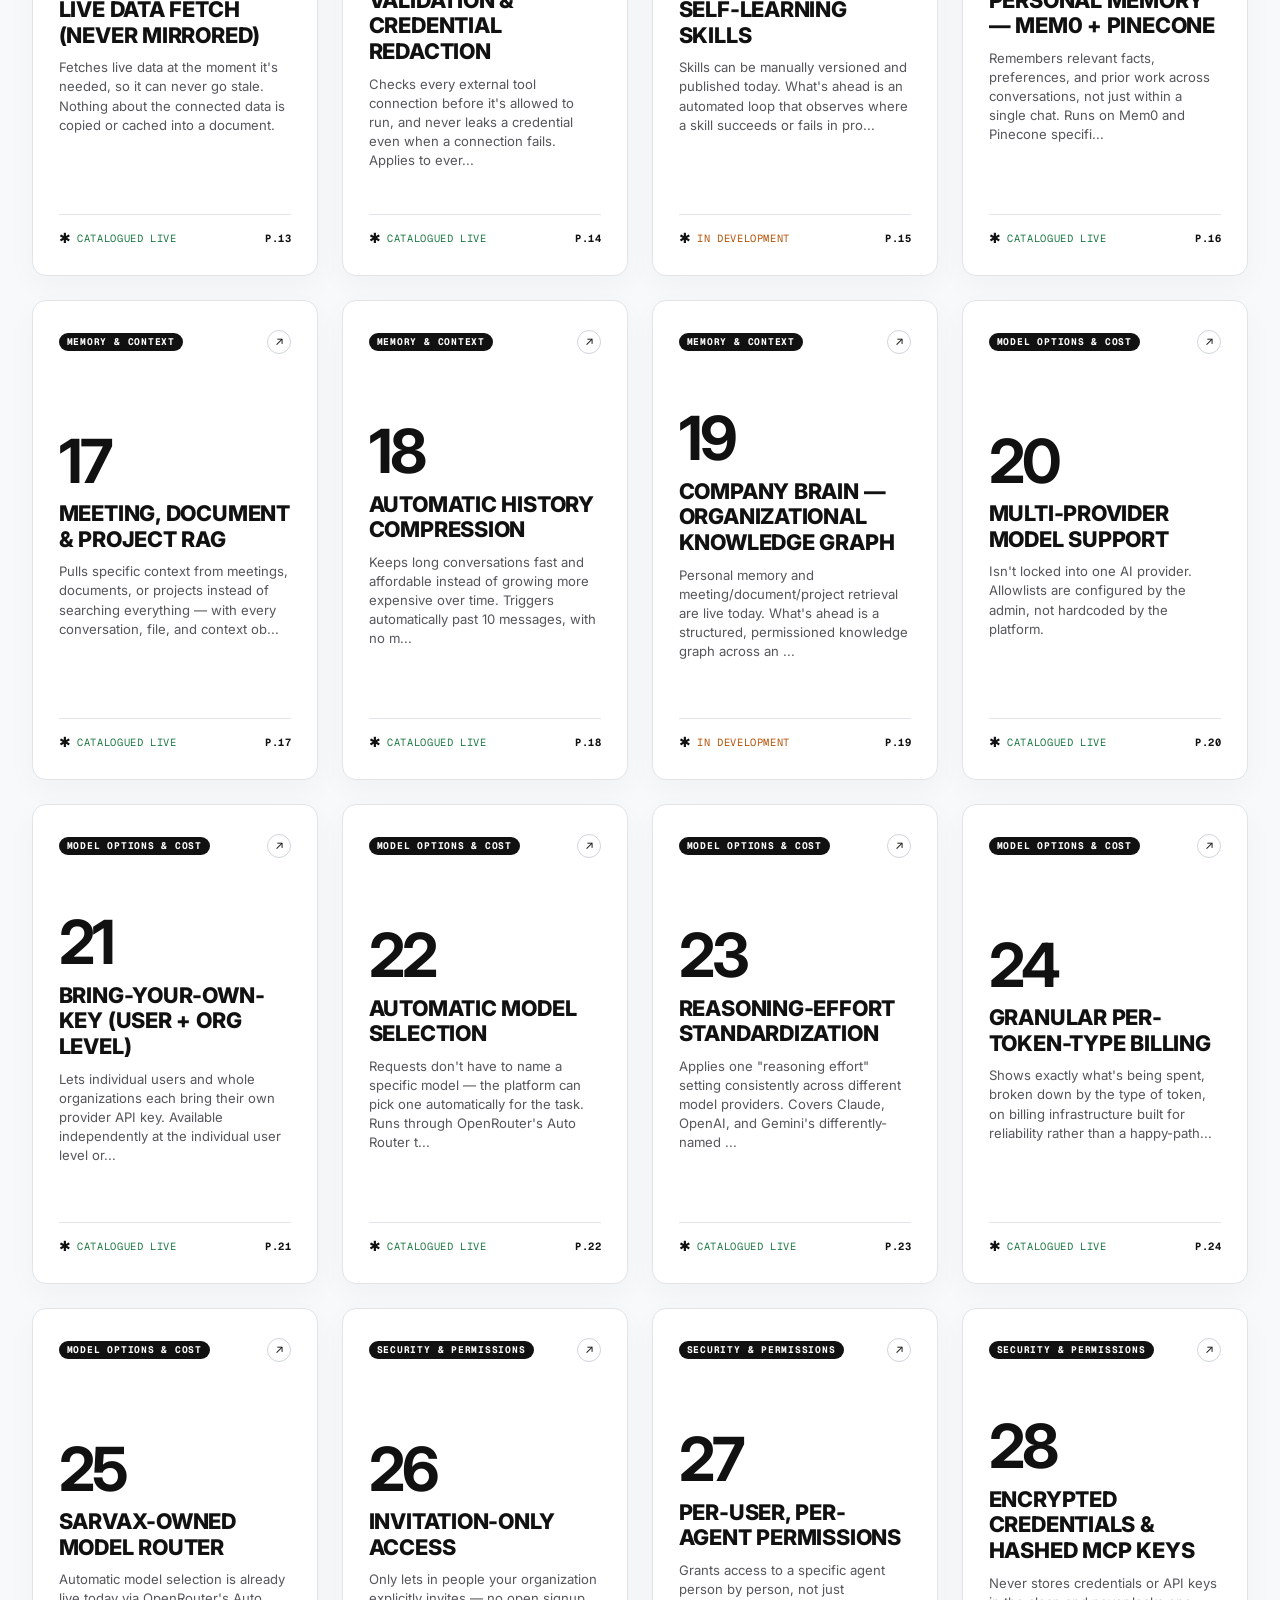
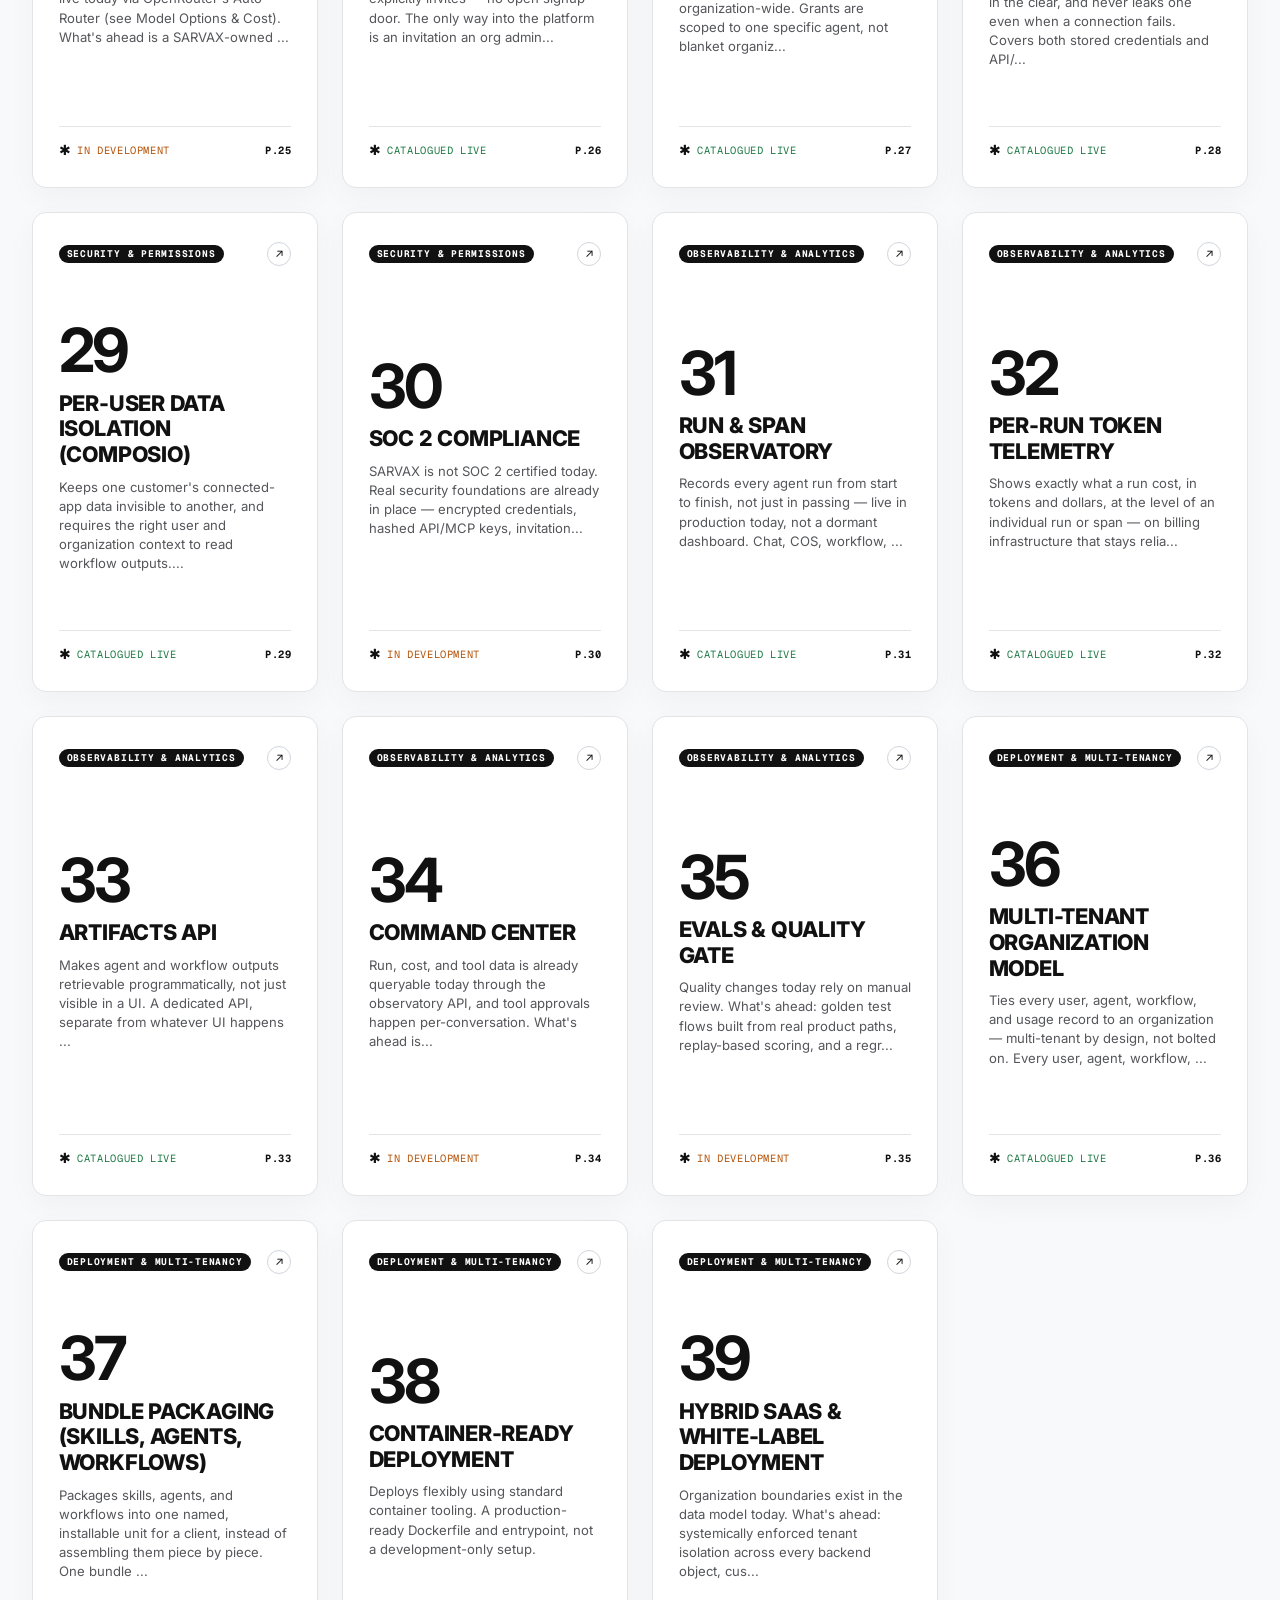
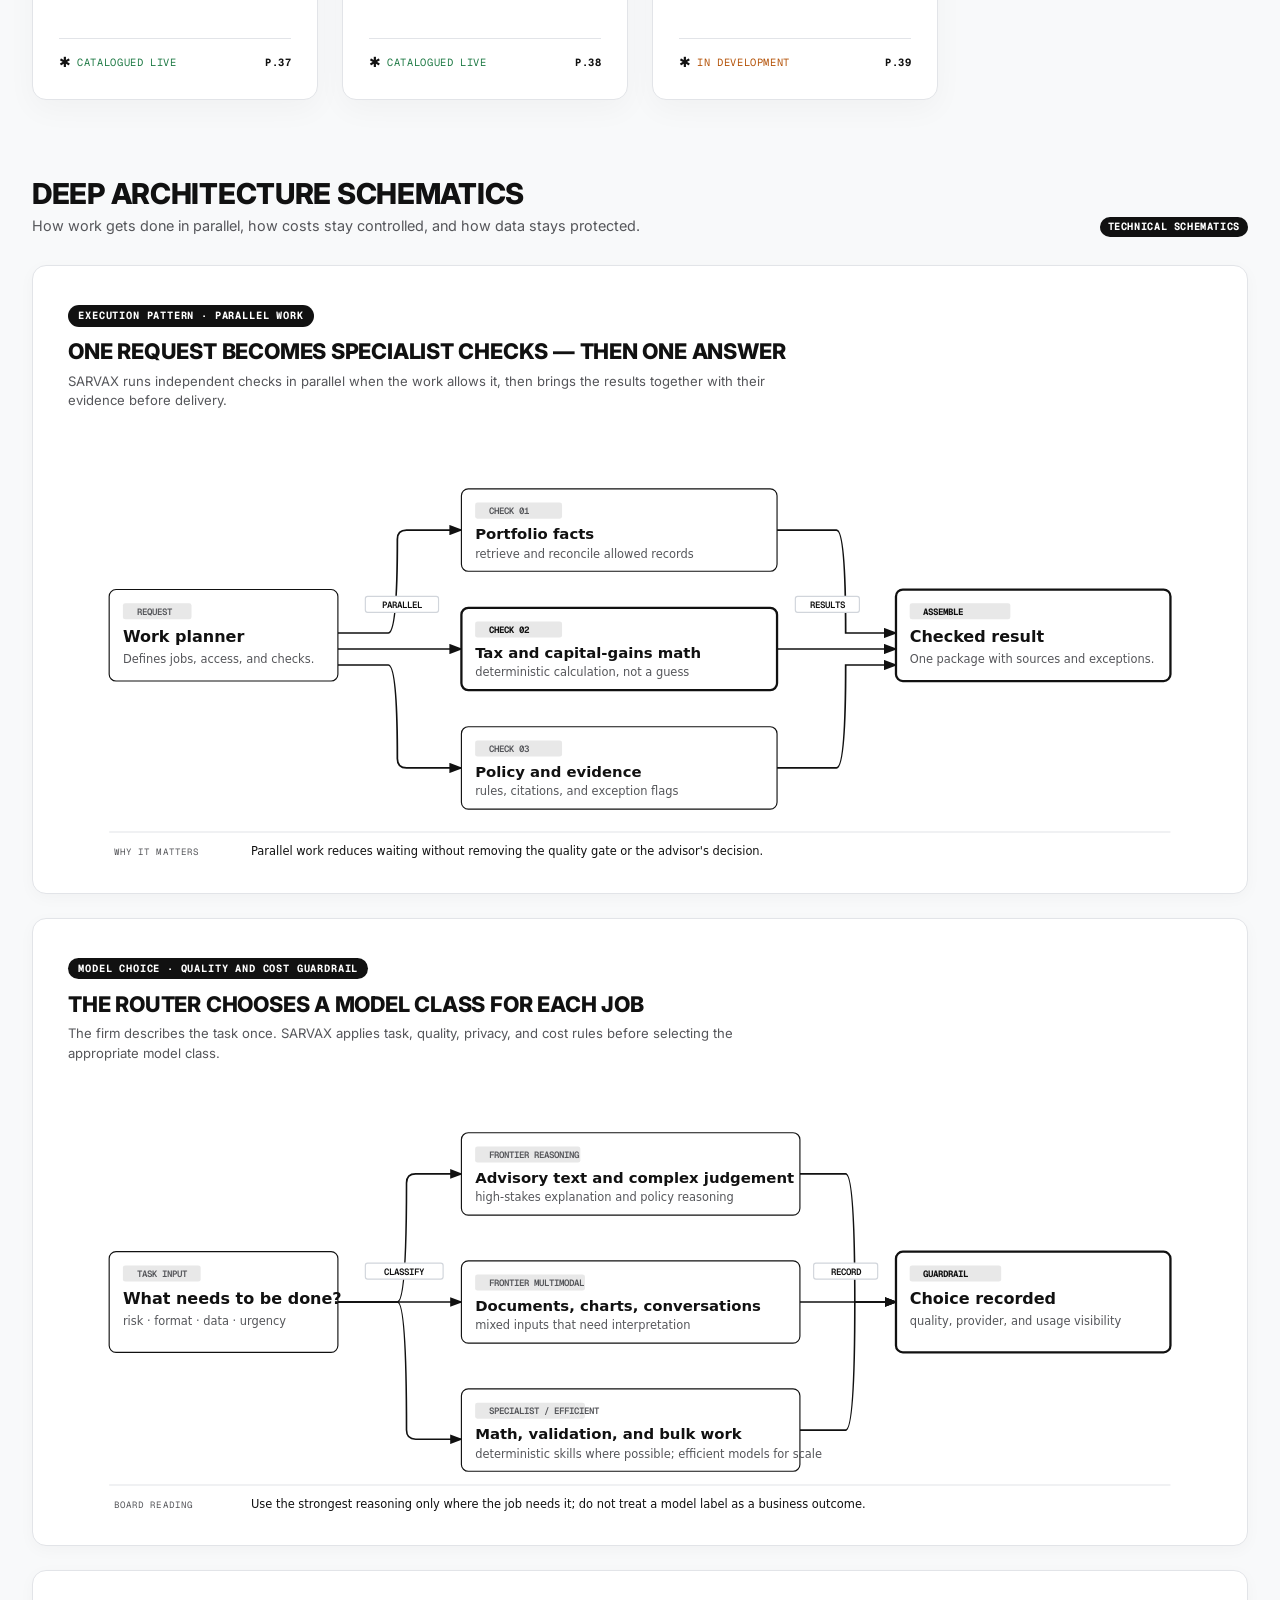
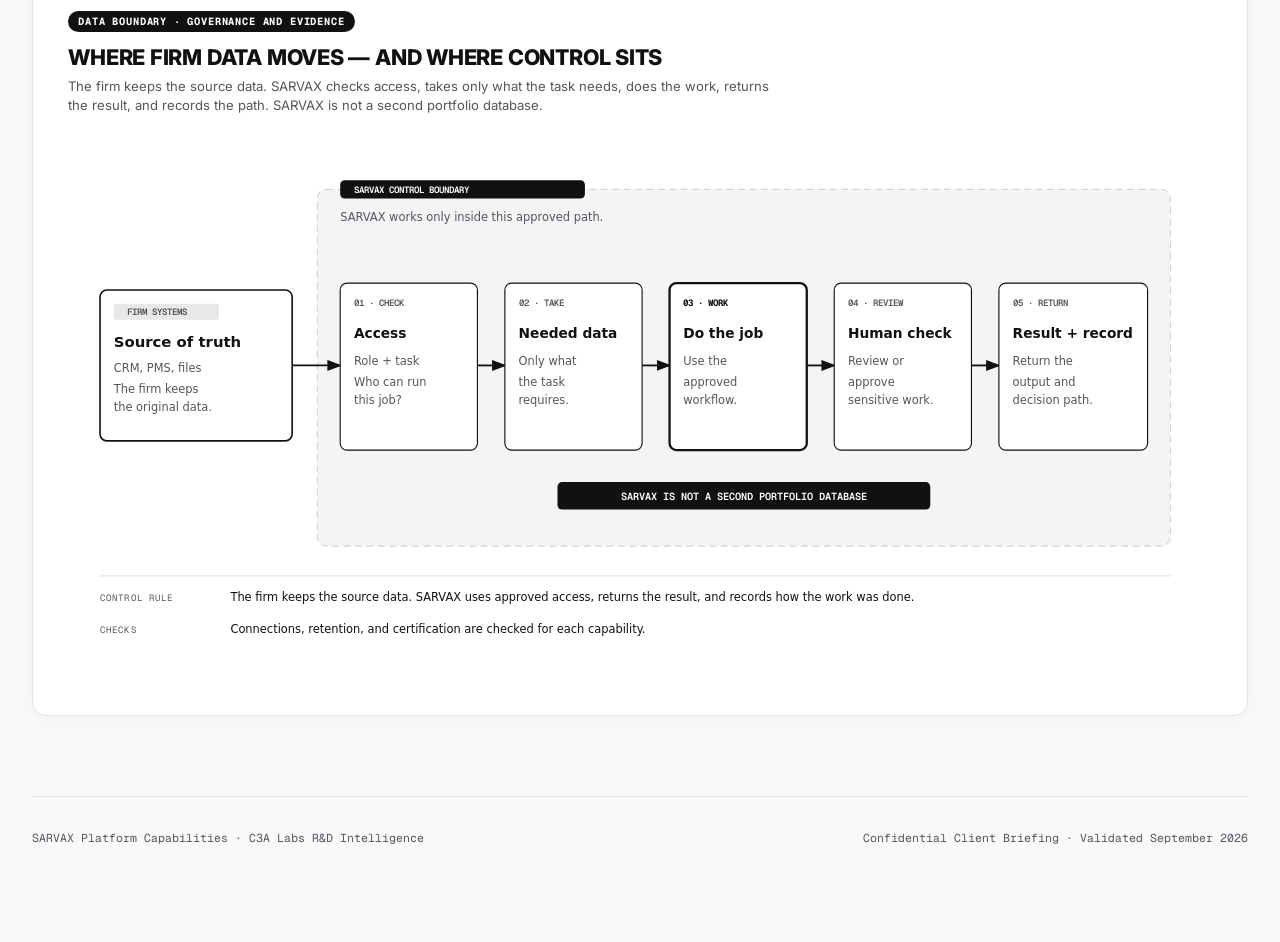
==== commit 91dabd85: "Refine capability report navigation alignment" ====
--- a/source/sarvax-capabilities-brief.html
+++ b/source/sarvax-capabilities-brief.html
@@ -31,7 +31,7 @@
     }
 
     *, *::before, *::after { box-sizing: border-box; margin: 0; padding: 0; }
-    html { scroll-behavior: smooth; }
+    html { scroll-behavior: smooth; scroll-padding-top: 110px; }
     section { scroll-margin-top: 110px; }
     body {
       font-family: var(--font-sans);
@@ -54,7 +54,7 @@
       align-items: center;
       justify-content: space-between;
       min-width: 0;
-      background: rgba(248, 249, 250, 0.88);
+      background: rgba(248, 249, 250, 0.96);
       backdrop-filter: blur(20px);
       -webkit-backdrop-filter: blur(20px);
       border: 1px solid #E2E4E8;
@@ -146,6 +146,7 @@
     .nav-center-links {
       min-width: 0;
       flex: 1 1 auto;
+      margin-left: clamp(0.75rem, 1.5vw, 1.5rem);
       overflow-x: auto;
       scrollbar-width: none;
     }
